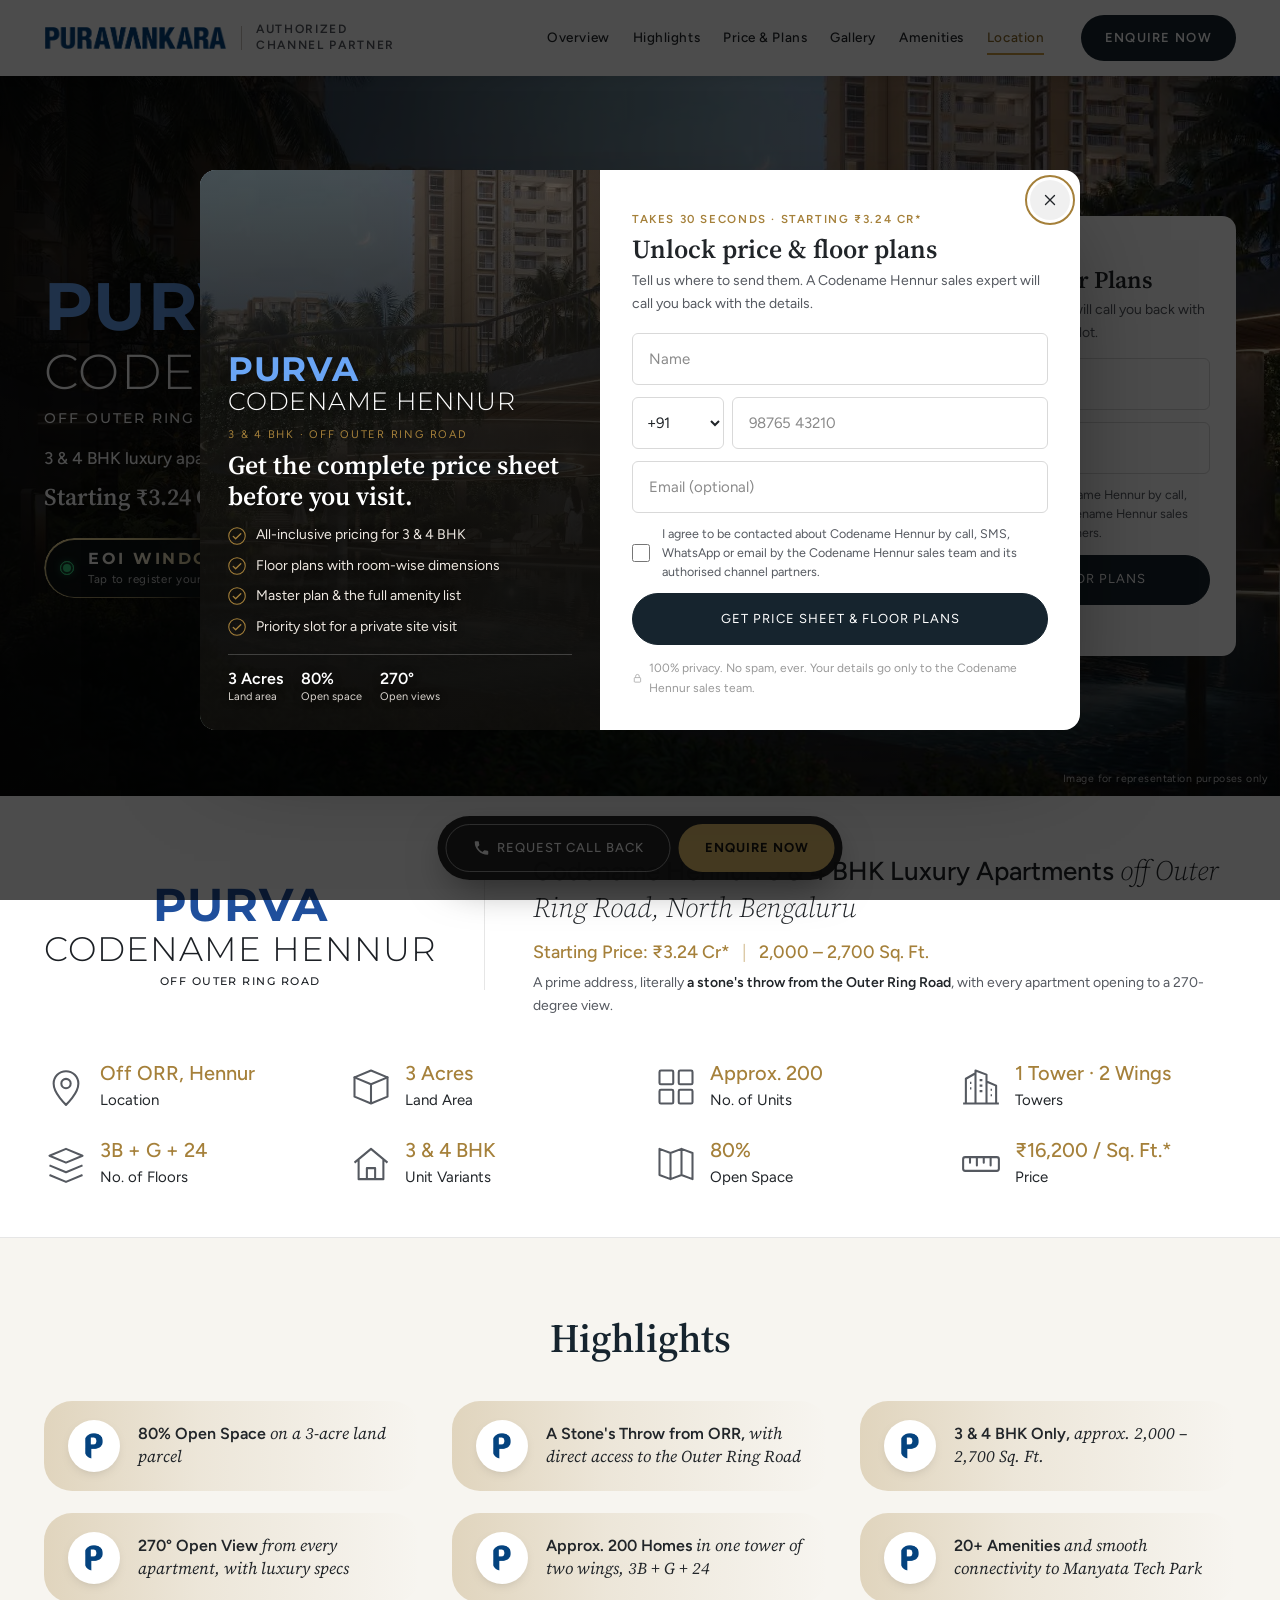
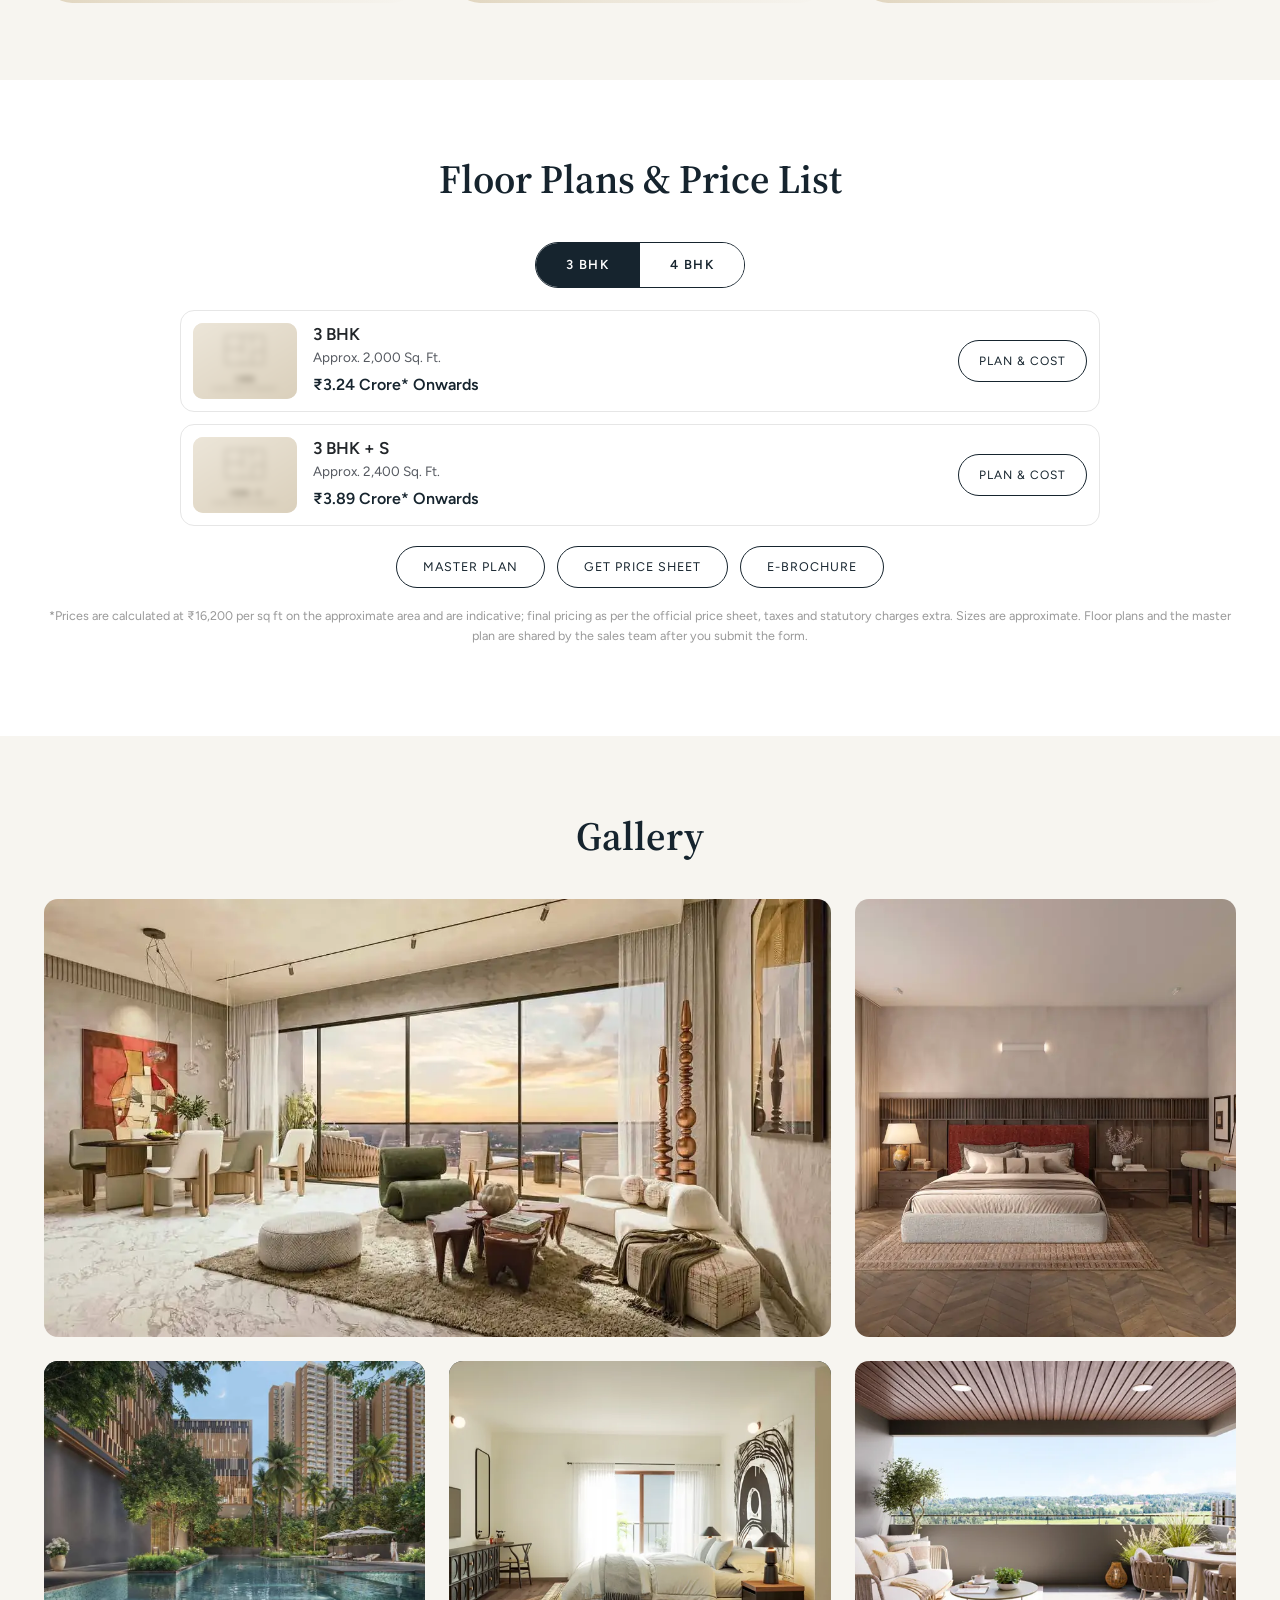
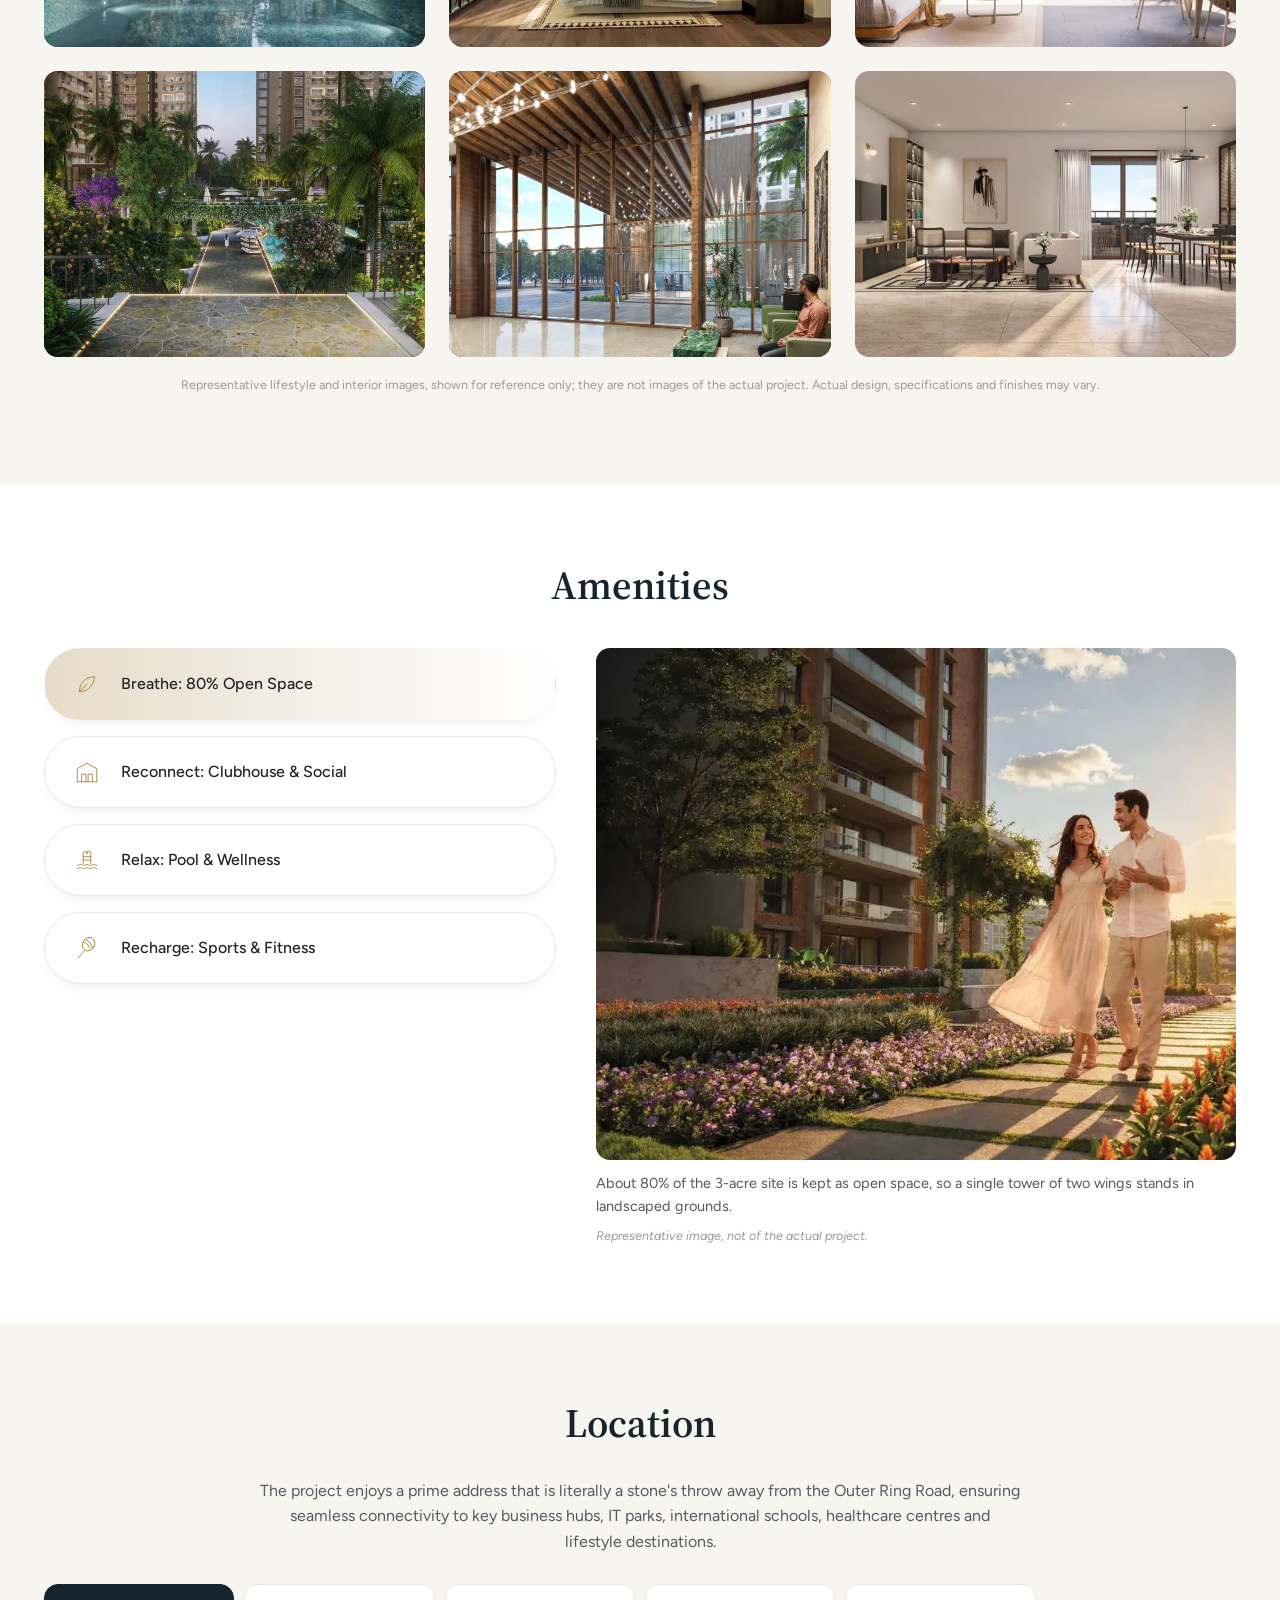
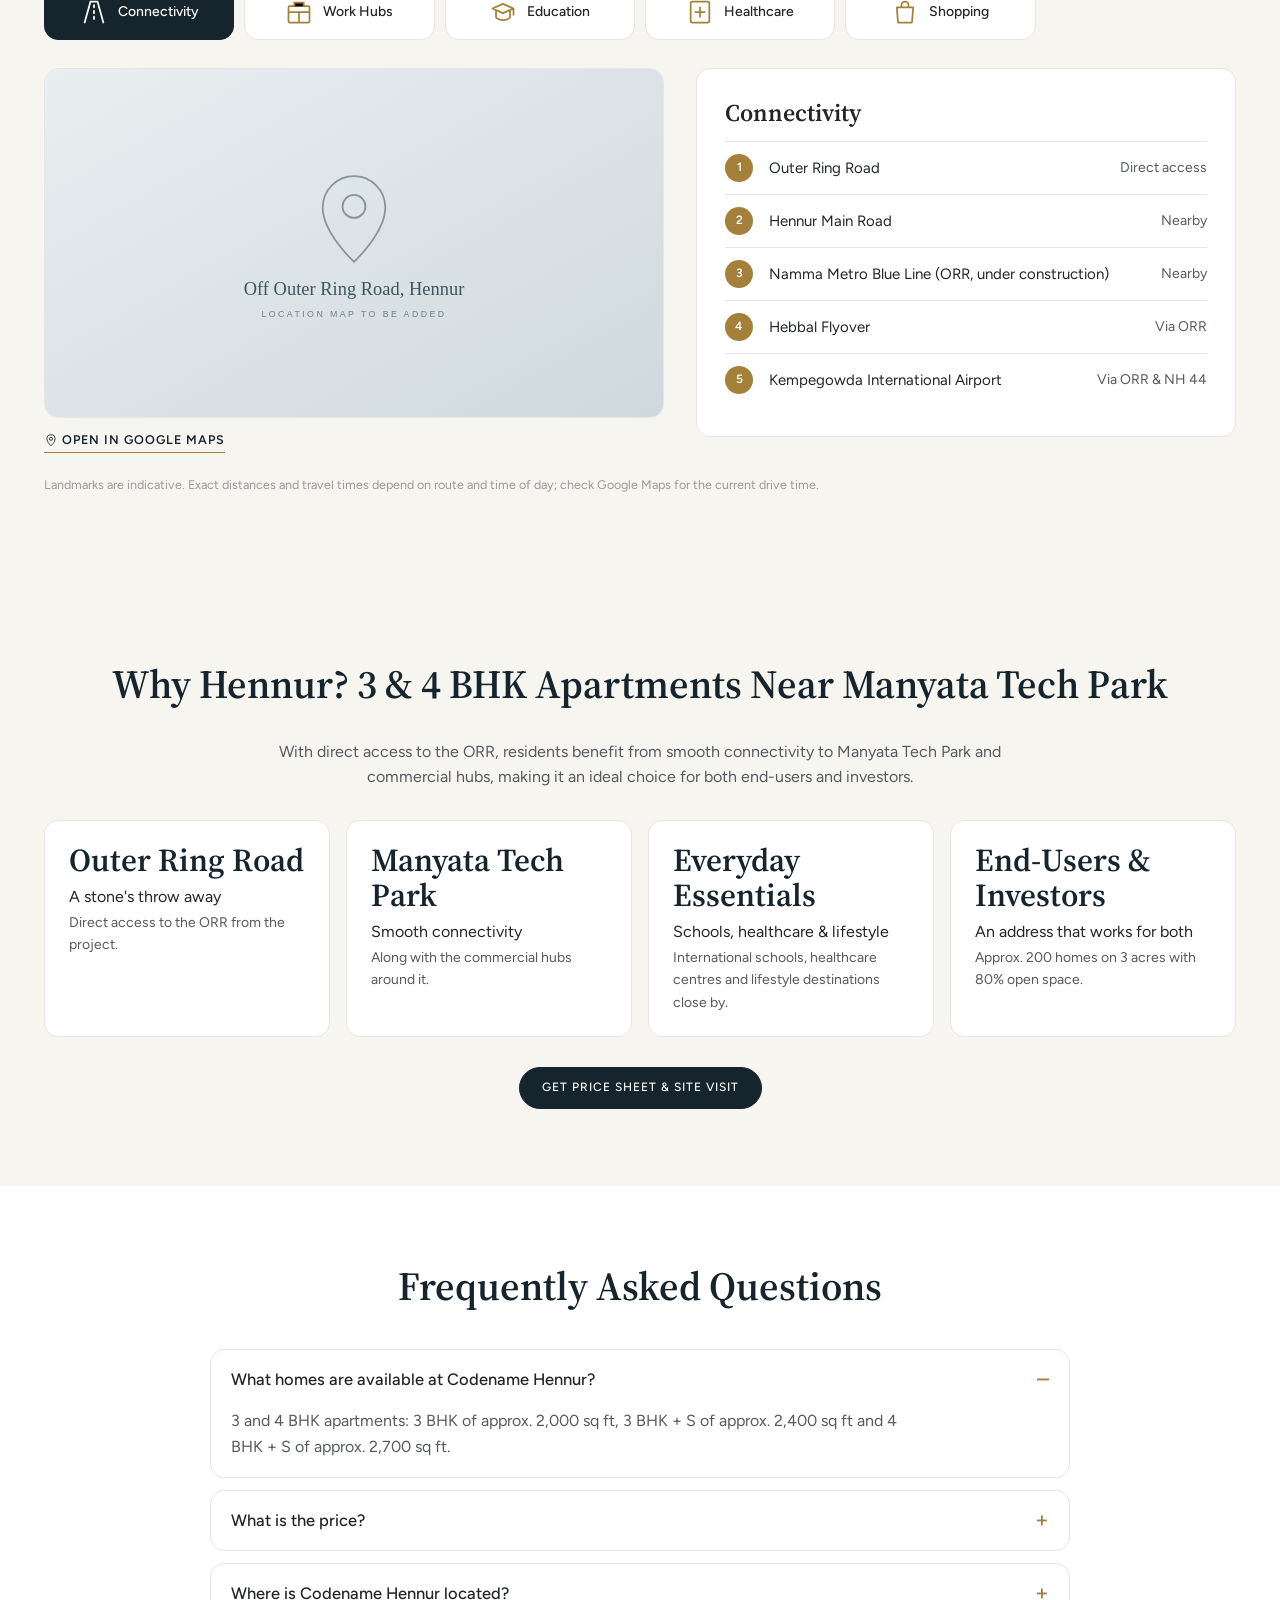
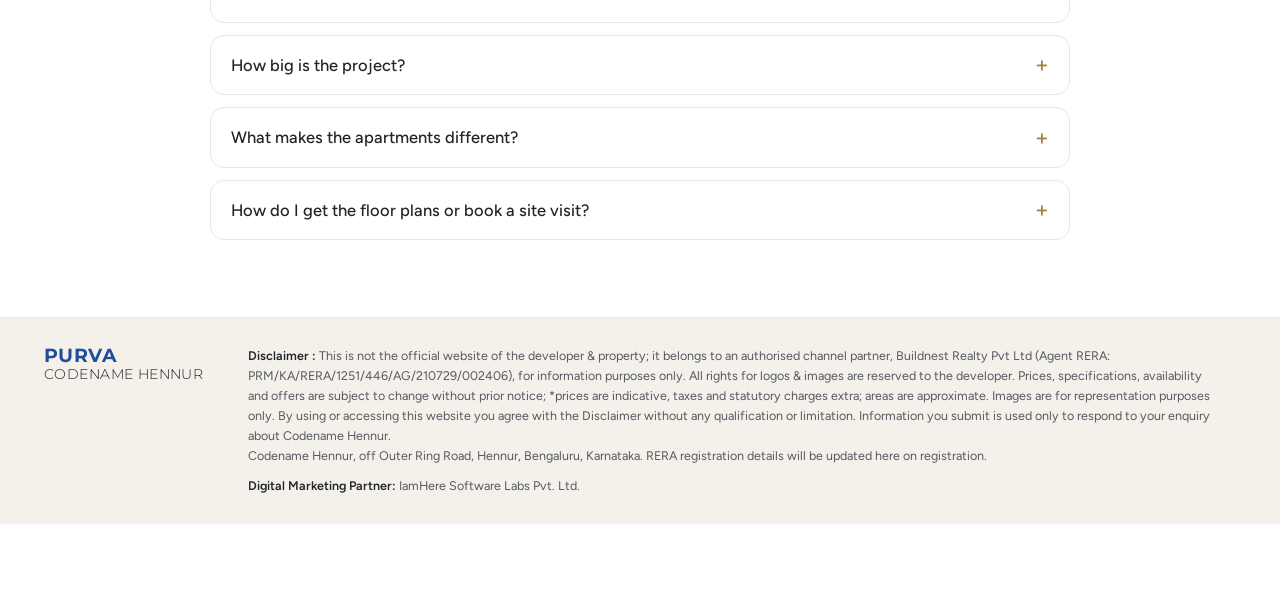
==== index.html @ 406b22d8 "Add Google Tag Manager container GTM-P2ZDK4S3 to every page Snippet placed immediately after the ope" ====
<!DOCTYPE html>
<html lang="en-IN">
<head>
<script async src="https://www.googletagmanager.com/gtm.js?id=GTM-P2ZDK4S3"></script>
<script>
  window.dataLayer = window.dataLayer || [];
  function gtag(){dataLayer.push(arguments);}
  gtag('js', new Date());
</script>
<meta charset="utf-8">
<meta name="viewport" content="width=device-width, initial-scale=1">
<title>Codename Hennur | 3 &amp; 4 BHK off Outer Ring Road, Hennur | Price &amp; Floor Plans</title>
<meta name="description" content="Codename Hennur: 3 and 4 BHK luxury apartments (approx. 2,000 – 2,700 sq ft) a stone's throw from the Outer Ring Road, Hennur, North Bengaluru. 3 acres, 80% open space, 270-degree open views. ₹16,200 per sq ft*.">
<meta name="theme-color" content="#16242e">
<link rel="icon" type="image/png" sizes="32x32" href="assets/img/favicon-32.png">
<link rel="icon" type="image/png" sizes="16x16" href="assets/img/favicon-16.png">
<meta property="og:type" content="website">
<meta property="og:title" content="Codename Hennur — 3 &amp; 4 BHK off Outer Ring Road, Hennur">
<meta property="og:description" content="3 &amp; 4 BHK luxury apartments on 3 acres with 80% open space and 270-degree open views. From ₹3.24 Cr*.">
<meta name="twitter:card" content="summary_large_image">

<link rel="preconnect" href="https://fonts.googleapis.com">
<link rel="preconnect" href="https://fonts.gstatic.com" crossorigin>
<link href="https://fonts.googleapis.com/css2?family=Source+Serif+4:ital,opsz,wght@0,8..60,400;0,8..60,500;0,8..60,600;1,8..60,300;1,8..60,400&family=Figtree:wght@300;400;500;600&family=Cormorant+Garamond:ital,wght@0,500;1,500&family=Montserrat:wght@300;400;500;700&display=swap" rel="stylesheet">
<link rel="preload" as="image" href="assets/img/hero-lifestyle.webp">
<link rel="stylesheet" href="assets/css/styles.css">

<script src="assets/js/config.js"></script>
<script>
  window.dataLayer = window.dataLayer || [];
  (function (id) {
    if (!id) return;
    (function(w,d,s,l,i){w[l]=w[l]||[];w[l].push({'gtm.start':new Date().getTime(),event:'gtm.js'});var f=d.getElementsByTagName(s)[0],j=d.createElement(s),dl=l!='dataLayer'?'&l='+l:'';j.async=true;j.src='https://www.googletagmanager.com/gtm.js?id='+i+dl;f.parentNode.insertBefore(j,f);})(window,document,'script','dataLayer',id);
  })(window.SS_CONFIG && window.SS_CONFIG.gtmId);
</script>


<script type="application/ld+json">
{"@context": "https://schema.org", "@type": "Residence", "name": "Codename Hennur", "description": "3 and 4 BHK luxury apartments off the Outer Ring Road at Hennur, North Bengaluru.", "address": {"@type": "PostalAddress", "streetAddress": "Off Outer Ring Road, Hennur", "addressLocality": "Bengaluru", "addressRegion": "Karnataka", "addressCountry": "IN"}}
</script>
<script type="application/ld+json">
{"@context": "https://schema.org", "@type": "FAQPage", "mainEntity": [{"@type": "Question", "name": "What homes are available at Codename Hennur?", "acceptedAnswer": {"@type": "Answer", "text": "3 and 4 BHK apartments: 3 BHK of approx. 2,000 sq ft, 3 BHK + S of approx. 2,400 sq ft and 4 BHK + S of approx. 2,700 sq ft."}}, {"@type": "Question", "name": "What is the price?", "acceptedAnswer": {"@type": "Answer", "text": "Pricing is ₹16,200 per sq ft*. That works out to approx. ₹3.24 Cr* for the 3 BHK, ₹3.89 Cr* for the 3 BHK + S and ₹4.37 Cr* for the 4 BHK + S. Prices are indicative and exclude taxes and statutory charges; ask for the price sheet for the exact cost of a unit."}}, {"@type": "Question", "name": "Where is Codename Hennur located?", "acceptedAnswer": {"@type": "Answer", "text": "At Hennur, a stone's throw from the Outer Ring Road in North Bengaluru, with direct access to the ORR and smooth connectivity to Manyata Tech Park and the commercial hubs around it."}}, {"@type": "Question", "name": "How big is the project?", "acceptedAnswer": {"@type": "Answer", "text": "Approx. 200 apartments on 3 acres, in a single tower with two wings rising 3 basements + ground + 24 floors. About 80% of the land is kept as open space."}}, {"@type": "Question", "name": "What makes the apartments different?", "acceptedAnswer": {"@type": "Answer", "text": "Every apartment is planned with a 270-degree open view and luxury specifications, and the project has 20+ amenities."}}, {"@type": "Question", "name": "How do I get the floor plans or book a site visit?", "acceptedAnswer": {"@type": "Answer", "text": "Submit the form on this page. The sales team will call you back, share the floor plans and price sheet, and fix a site visit slot that suits you."}}]}
</script>
</head>
<body>
<svg class="sprite" width="0" height="0" aria-hidden="true" focusable="false">
  <symbol id="i-pin" viewBox="0 0 24 24"><path d="M12 22s7-6.4 7-12a7 7 0 1 0-14 0c0 5.6 7 12 7 12z" fill="none" stroke="currentColor" stroke-width="1.5"/><circle cx="12" cy="10" r="2.6" fill="none" stroke="currentColor" stroke-width="1.5"/></symbol>
  <symbol id="i-phone" viewBox="0 0 24 24"><path fill="currentColor" d="M6.6 10.8a15.1 15.1 0 0 0 6.6 6.6l2.2-2.2c.3-.3.7-.4 1-.2 1.1.4 2.3.6 3.6.6.6 0 1 .4 1 1V20c0 .6-.4 1-1 1A17 17 0 0 1 3 4c0-.6.4-1 1-1h3.5c.6 0 1 .4 1 1 0 1.3.2 2.5.6 3.6.1.3 0 .7-.2 1z"/></symbol>
  <symbol id="i-wa" viewBox="0 0 24 24"><path fill="currentColor" d="M12 2a10 10 0 0 0-8.6 15.1L2 22l5-1.3A10 10 0 1 0 12 2zm0 18.2c-1.6 0-3.1-.4-4.4-1.2l-.3-.2-3 .8.8-2.9-.2-.3A8.2 8.2 0 1 1 12 20.2zm4.5-6.1c-.2-.1-1.5-.7-1.7-.8-.2-.1-.4-.1-.6.1l-.8 1c-.1.2-.3.2-.5.1a6.7 6.7 0 0 1-3.3-2.9c-.3-.4.2-.4.7-1.4.1-.2 0-.3 0-.5l-.8-1.8c-.2-.5-.4-.4-.6-.4h-.5c-.2 0-.5.1-.7.3-.2.3-.9.9-.9 2.2s.9 2.5 1 2.7c.1.2 1.8 2.8 4.4 3.9 1.6.7 2.3.8 3.1.6.5-.1 1.5-.6 1.7-1.2.2-.6.2-1.1.2-1.2-.1-.1-.3-.2-.5-.3z"/></symbol>
  <symbol id="i-lock" viewBox="0 0 24 24"><rect x="5" y="10" width="14" height="10" rx="1.5" fill="none" stroke="currentColor" stroke-width="1.5"/><path d="M8 10V7a4 4 0 0 1 8 0v3" fill="none" stroke="currentColor" stroke-width="1.5"/></symbol>
  <symbol id="i-check" viewBox="0 0 24 24"><circle cx="12" cy="12" r="11" fill="none" stroke="currentColor" stroke-width="1.4"/><path d="M7 12.5l3.2 3.2L17 9" fill="none" stroke="currentColor" stroke-width="1.8" stroke-linecap="round" stroke-linejoin="round"/></symbol>
  <symbol id="i-close" viewBox="0 0 24 24"><path d="M6 6l12 12M18 6L6 18" stroke="currentColor" stroke-width="1.8" stroke-linecap="round"/></symbol>
  <symbol id="i-school" viewBox="0 0 24 24"><path d="M3 9l9-4 9 4-9 4z M6 11v5c0 1.5 3 3 6 3s6-1.5 6-3v-5M21 9v6" fill="none" stroke="currentColor" stroke-width="1.5" stroke-linejoin="round"/></symbol>
  <symbol id="i-hospital" viewBox="0 0 24 24"><rect x="4" y="3" width="16" height="18" rx="1.5" fill="none" stroke="currentColor" stroke-width="1.5"/><path d="M12 8v8M8 12h8" stroke="currentColor" stroke-width="1.5" stroke-linecap="round"/></symbol>
  <symbol id="i-office" viewBox="0 0 24 24"><rect x="3" y="7" width="18" height="14" rx="1" fill="none" stroke="currentColor" stroke-width="1.5"/><path d="M8 7V4h8v3M3 12h18M12 12v9" stroke="currentColor" stroke-width="1.5"/></symbol>
  <symbol id="i-leisure" viewBox="0 0 24 24"><path d="M4 20c0-6 3.6-10 8-10s8 4 8 10M12 10V4M9 4h6" fill="none" stroke="currentColor" stroke-width="1.5" stroke-linecap="round" stroke-linejoin="round"/><path d="M4 20h16" stroke="currentColor" stroke-width="1.5" stroke-linecap="round"/></symbol>
  <symbol id="i-bag" viewBox="0 0 24 24"><path d="M5 8h14l-1 13H6z M9 8V6a3 3 0 0 1 6 0v2" fill="none" stroke="currentColor" stroke-width="1.5" stroke-linejoin="round"/></symbol>
  <symbol id="i-road" viewBox="0 0 24 24"><path d="M4 21L9 3h6l5 18M12 6v2M12 11v2M12 16v2" fill="none" stroke="currentColor" stroke-width="1.5" stroke-linecap="round" stroke-linejoin="round"/></symbol>
  <symbol id="i-stars" viewBox="0 0 64 64"><g fill="none" stroke="currentColor" stroke-width="1.6" stroke-linejoin="round" stroke-linecap="round"><path d="M32 18l3.4 7.6 8.3.8-6.3 5.5 1.9 8.1L32 35.8 24.7 40l1.9-8.1-6.3-5.5 8.3-.8z"/><path d="M15 38l2.1 4.6 5 .5-3.8 3.3 1.1 4.9L15 48.8l-4.4 2.5 1.1-4.9-3.8-3.3 5-.5zM49 38l2.1 4.6 5 .5-3.8 3.3 1.1 4.9L49 48.8l-4.4 2.5 1.1-4.9-3.8-3.3 5-.5z"/><path d="M32 6v6M22 9l2.5 5M42 9l-2.5 5M14 15l4 3.5M50 15l-4 3.5"/></g></symbol>
  <!-- key fact icons -->
  <symbol id="f-pin" viewBox="0 0 32 32"><g fill="none" stroke="currentColor" stroke-width="1.5" stroke-linejoin="round"><path d="M16 29s9-8.2 9-15.5a9 9 0 0 0-18 0C7 20.8 16 29 16 29z"/><circle cx="16" cy="13.5" r="3.4"/></g></symbol>
  <symbol id="f-area" viewBox="0 0 32 32"><g fill="none" stroke="currentColor" stroke-width="1.5" stroke-linecap="round" stroke-linejoin="round"><path d="M4 9l12-5 12 5-12 5z"/><path d="M4 9v14l12 5 12-5V9M16 14v14"/></g></symbol>
  <symbol id="f-units" viewBox="0 0 32 32"><g fill="none" stroke="currentColor" stroke-width="1.5" stroke-linejoin="round"><rect x="4" y="4" width="10" height="10" rx="1"/><rect x="18" y="4" width="10" height="10" rx="1"/><rect x="4" y="18" width="10" height="10" rx="1"/><rect x="18" y="18" width="10" height="10" rx="1"/></g></symbol>
  <symbol id="f-tower" viewBox="0 0 32 32"><g fill="none" stroke="currentColor" stroke-width="1.5" stroke-linejoin="round"><path d="M5 28V10l7-4v22M12 28V4l8 3v21M20 28V12l7 3v13M3 28h26"/><path d="M15 11h2M15 15h2M15 19h2M8 13h1M8 17h1M23 18h1M23 22h1"/></g></symbol>
  <symbol id="f-floors" viewBox="0 0 32 32"><g fill="none" stroke="currentColor" stroke-width="1.5" stroke-linejoin="round"><path d="M4 24l12 5 12-5M4 17l12 5 12-5M4 10l12-5 12 5-12 5z"/></g></symbol>
  <symbol id="f-home" viewBox="0 0 32 32"><g fill="none" stroke="currentColor" stroke-width="1.5" stroke-linejoin="round"><path d="M4 15L16 5l12 10M7 13v14h18V13"/><path d="M13 27v-8h6v8"/></g></symbol>
  <symbol id="f-crane" viewBox="0 0 32 32"><g fill="none" stroke="currentColor" stroke-width="1.5" stroke-linejoin="round" stroke-linecap="round"><path d="M9 29V5M5 29h10M9 5h19M9 9l4-4M28 5v6M26 11h4v4h-4z"/><path d="M9 13l4-4M9 17l4-4"/></g></symbol>
  <symbol id="f-key" viewBox="0 0 32 32"><g fill="none" stroke="currentColor" stroke-width="1.5" stroke-linejoin="round" stroke-linecap="round"><circle cx="11" cy="12" r="6"/><path d="M15.5 16.5L28 29M22 23l3-3M25 26l3-3"/></g></symbol>
  <symbol id="f-ruler" viewBox="0 0 32 32"><g fill="none" stroke="currentColor" stroke-width="1.5" stroke-linejoin="round" stroke-linecap="round"><rect x="3" y="11" width="26" height="10" rx="1.5"/><path d="M8 11v4M13 11v6M18 11v4M23 11v6"/></g></symbol>
  <symbol id="f-cal" viewBox="0 0 32 32"><g fill="none" stroke="currentColor" stroke-width="1.5" stroke-linejoin="round"><rect x="4" y="7" width="24" height="21" rx="2"/><path d="M4 13h24M10 4v6M22 4v6"/></g></symbol>
  <symbol id="f-doc" viewBox="0 0 32 32"><g fill="none" stroke="currentColor" stroke-width="1.5" stroke-linejoin="round"><path d="M8 3h11l7 7v19H8z M19 3v7h7"/><path d="M12 16h10M12 21h10"/></g></symbol>
  <symbol id="f-plan" viewBox="0 0 32 32"><g fill="none" stroke="currentColor" stroke-width="1.5" stroke-linejoin="round" stroke-linecap="round"><path d="M4 5l8 3 8-3 8 3v19l-8-3-8 3-8-3z M12 8v19M20 5v19"/></g></symbol>
  <!-- amenity icons -->
  <symbol id="a-pool" viewBox="0 0 48 48"><g fill="none" stroke="currentColor" stroke-width="1.6" stroke-linecap="round"><path d="M17 30V12a4 4 0 0 1 8 0M31 30V12a4 4 0 0 0-8 0M17 18h14M17 24h14"/><path d="M6 34c3 0 3-2 6-2s3 2 6 2 3-2 6-2 3 2 6 2 3-2 6-2 3 2 6 2M6 40c3 0 3-2 6-2s3 2 6 2 3-2 6-2 3 2 6 2 3-2 6-2 3 2 6 2"/></g></symbol>
  <symbol id="a-sport" viewBox="0 0 48 48"><g fill="none" stroke="currentColor" stroke-width="1.6" stroke-linecap="round"><ellipse cx="27" cy="17" rx="11" ry="13" transform="rotate(30 27 17)"/><path d="M19 29L8 42M22 9c6 2 11 8 12 15M18 13c4 1 9 5 11 11"/></g></symbol>
  <symbol id="a-club" viewBox="0 0 48 48"><g fill="none" stroke="currentColor" stroke-width="1.6" stroke-linecap="round" stroke-linejoin="round"><path d="M6 42V18l18-10 18 10v24M6 42h36M14 42V28h8v14M26 42V28h8v14"/></g></symbol>
  <symbol id="a-leaf" viewBox="0 0 48 48"><g fill="none" stroke="currentColor" stroke-width="1.6" stroke-linecap="round" stroke-linejoin="round"><path d="M10 38c0-16 10-26 28-28-2 18-12 28-28 28zm0 0l14-14"/></g></symbol>
  <symbol id="a-kids" viewBox="0 0 48 48"><g fill="none" stroke="currentColor" stroke-width="1.6" stroke-linecap="round" stroke-linejoin="round"><path d="M8 42l6-28h20l6 28M14 14l20 28M34 14L14 42"/><path d="M4 42h40"/></g></symbol>
</svg>
<a class="skip" href="#main">Skip to content</a>

<!-- ============ HEADER ============ -->
<header class="site-header" id="top">
  <div class="wrap header-inner">
    <a class="brand brand-lockup" href="#top" aria-label="Puravankara, authorised channel partner, back to top"><img class="brand-logo" src="assets/img/puravankara-logo.png" width="798" height="96" alt="Puravankara"><span class="brand-sep" aria-hidden="true"></span><span class="brand-cp">Authorized<br>Channel Partner</span></a>
    <nav class="site-nav" id="site-nav" aria-label="Page sections">
      <a href="#intro">Overview</a>
      <a href="#highlights">Highlights</a>
      <a href="#pricing">Price &amp; Plans</a>
      <a href="#gallery">Gallery</a>
      <a href="#amenities">Amenities</a>
      <a href="#location">Location</a>
    </nav>
    <button class="nav-toggle" type="button" aria-controls="site-nav" aria-expanded="false" aria-label="Open menu"><span></span><span></span><span></span></button>
    <a class="hdr-visit hdr-call js-phone js-needs-phone" href="#" data-cta="header_call" hidden><svg aria-hidden="true" width="16" height="16"><use href="#i-phone"/></svg><span class="js-phone-text"></span></a>
    <button class="hdr-visit js-open-enquiry js-no-phone" type="button" data-cta="header_enquire" data-intent="price">Enquire Now</button>
  </div>
</header>

<main id="main">

<!-- ============ BANNER ============ -->
<section class="banner hero" id="hero" aria-label="Codename Hennur">
  <img class="hero-slide" src="assets/img/hero-lifestyle.webp" width="1804" height="1004" alt="Poolside lounge deck lit at dusk, representative lifestyle image" fetchpriority="high">
  <p class="hero-rep">Image for representation purposes only</p>
  <div class="hero-shade" aria-hidden="true"></div>
  <div class="wrap hero-grid">
    <div class="hero-copy">
      <p class="pv-mark pv-hero"><span class="pv-purva">Purva</span><span class="pv-name">Codename Hennur</span><span class="pv-loc">Off Outer Ring Road</span></p>
      <p class="hero-line">3 &amp; 4 BHK luxury apartments · Off Outer Ring Road, North Bengaluru</p>
      <p class="hero-price">Starting ₹3.24 Cr* · 2,000 – 2,700 Sq. Ft.</p>
      <button class="eoi-cta js-open-enquiry" type="button" data-cta="hero_eoi" data-intent="price"><span class="eoi-ping" aria-hidden="true"><i></i></span><span class="eoi-txt"><b>EOI Window is Live</b><small>Tap to register your interest</small></span><span class="eoi-go" aria-hidden="true"><svg viewBox="0 0 24 24" width="18" height="18"><path d="M5 12h14M13 6l6 6-6 6" fill="none" stroke="currentColor" stroke-width="2" stroke-linecap="round" stroke-linejoin="round"/></svg></span></button>
    </div>
    <div class="hero-form">
      <p class="hf-tag">Takes 30 seconds</p>
      <p class="form-title">Get Price Sheet &amp; Floor Plans</p>
      <p class="form-lede">Share your details and a sales expert will call you back with the complete costing and a site-visit slot.</p>
      <div class="js-form-slot" data-form-id="hero" data-submit-label="Get Price Sheet &amp; Floor Plans"></div>
      <p class="assure"><svg aria-hidden="true" width="13" height="13"><use href="#i-lock"/></svg> 100% privacy · No spam calls</p>
    </div>
  </div>
</section>

<!-- ============ TITLE + KEY FACTS ============ -->
<section class="intro-band" id="intro" aria-labelledby="hero-title">
  <div class="wrap">
    <div class="intro-top">
      <div class="intro-logo"><p class="pv-mark pv-intro"><span class="pv-purva">Purva</span><span class="pv-name">Codename Hennur</span><span class="pv-loc">Off Outer Ring Road</span></p></div>
      <div class="intro-text">
        <h1 id="hero-title">Codename Hennur: 3 &amp; 4 BHK Luxury Apartments <em>off Outer Ring Road, North Bengaluru</em></h1>
        <p class="intro-price">Starting Price: ₹3.24 Cr* <i aria-hidden="true">|</i> 2,000 – 2,700 Sq. Ft.</p>
        <p class="intro-aka">A prime address, literally <strong>a stone's throw from the Outer Ring Road</strong>, with every apartment opening to a 270-degree view.</p>
      </div>
    </div>
    <ul class="kf-grid">
      <li><svg aria-hidden="true" width="44" height="44"><use href="#f-pin"/></svg><div><strong>Off ORR, Hennur</strong><span>Location</span></div></li>
      <li><svg aria-hidden="true" width="44" height="44"><use href="#f-area"/></svg><div><strong>3 Acres</strong><span>Land Area</span></div></li>
      <li><svg aria-hidden="true" width="44" height="44"><use href="#f-units"/></svg><div><strong>Approx. 200</strong><span>No. of Units</span></div></li>
      <li><svg aria-hidden="true" width="44" height="44"><use href="#f-tower"/></svg><div><strong>1 Tower · 2 Wings</strong><span>Towers</span></div></li>
      <li><svg aria-hidden="true" width="44" height="44"><use href="#f-floors"/></svg><div><strong>3B + G + 24</strong><span>No. of Floors</span></div></li>
      <li><svg aria-hidden="true" width="44" height="44"><use href="#f-home"/></svg><div><strong>3 &amp; 4 BHK</strong><span>Unit Variants</span></div></li>
      <li><svg aria-hidden="true" width="44" height="44"><use href="#f-plan"/></svg><div><strong>80%</strong><span>Open Space</span></div></li>
      <li><svg aria-hidden="true" width="44" height="44"><use href="#f-ruler"/></svg><div><strong>₹16,200 / Sq. Ft.*</strong><span>Price</span></div></li>
    </ul>
  </div>
</section>

<!-- ============ HIGHLIGHTS ============ -->
<section class="section highlights" id="highlights" aria-labelledby="hl-title">
  <div class="wrap">
    <h2 id="hl-title" class="display center">Highlights</h2>
    <ul class="hl-grid">
      <li><img class="hl-mark" src="assets/img/puravankara-mark.png" width="64" height="96" alt="" loading="lazy" decoding="async"><p><strong>80% Open Space</strong> <em>on a 3-acre land parcel</em></p></li>
      <li><img class="hl-mark" src="assets/img/puravankara-mark.png" width="64" height="96" alt="" loading="lazy" decoding="async"><p><strong>A Stone's Throw from ORR,</strong> <em>with direct access to the Outer Ring Road</em></p></li>
      <li><img class="hl-mark" src="assets/img/puravankara-mark.png" width="64" height="96" alt="" loading="lazy" decoding="async"><p><strong>3 &amp; 4 BHK Only,</strong> <em>approx. 2,000 – 2,700 Sq. Ft.</em></p></li>
      <li><img class="hl-mark" src="assets/img/puravankara-mark.png" width="64" height="96" alt="" loading="lazy" decoding="async"><p><strong>270° Open View</strong> <em>from every apartment, with luxury specs</em></p></li>
      <li><img class="hl-mark" src="assets/img/puravankara-mark.png" width="64" height="96" alt="" loading="lazy" decoding="async"><p><strong>Approx. 200 Homes</strong> <em>in one tower of two wings, 3B + G + 24</em></p></li>
      <li><img class="hl-mark" src="assets/img/puravankara-mark.png" width="64" height="96" alt="" loading="lazy" decoding="async"><p><strong>20+ Amenities</strong> <em>and smooth connectivity to Manyata Tech Park</em></p></li>
    </ul>
  </div>
</section>

<!-- ============ FLOOR PLANS & PRICE LIST ============ -->
<section class="section pricing" id="pricing" aria-labelledby="pricing-title">
  <div class="wrap">
    <h2 id="pricing-title" class="display center">Floor Plans &amp; Price List</h2>
    <div class="seg" role="tablist" aria-label="Configuration">
      <button class="seg-tab is-active" type="button" role="tab" aria-selected="true" aria-controls="cfg-3bhk" id="tab-3bhk" data-cta="pricing_tab_3bhk">3 BHK</button>
      <button class="seg-tab" type="button" role="tab" aria-selected="false" aria-controls="cfg-4bhk" id="tab-4bhk" data-cta="pricing_tab_4bhk">4 BHK</button>
    </div>
    <div class="cr-list" id="cfg-3bhk" role="tabpanel" aria-labelledby="tab-3bhk">
        <div class="cr">
          <button class="cr-img js-open-enquiry" type="button" data-cta="pricing_3bhk_img" data-intent="floor_plan" data-config="3 BHK" aria-label="Get the 3 BHK floor plan"><img src="assets/img/plan-3bhk.svg" width="900" height="550" loading="lazy" decoding="async" alt=""></button>
          <div class="cr-txt"><h3>3 BHK</h3><p>Approx. 2,000 Sq. Ft.</p><p class="cr-price amt">₹3.24 Crore* Onwards</p></div>
          <button class="btn-outline js-open-enquiry" type="button" data-cta="pricing_3bhk" data-intent="floor_plan" data-config="3 BHK">Plan &amp; Cost</button>
        </div>
        <div class="cr">
          <button class="cr-img js-open-enquiry" type="button" data-cta="pricing_3bhks_img" data-intent="floor_plan" data-config="3 BHK + S" aria-label="Get the 3 BHK + S floor plan"><img src="assets/img/plan-3bhk-s.svg" width="900" height="550" loading="lazy" decoding="async" alt=""></button>
          <div class="cr-txt"><h3>3 BHK + S</h3><p>Approx. 2,400 Sq. Ft.</p><p class="cr-price amt">₹3.89 Crore* Onwards</p></div>
          <button class="btn-outline js-open-enquiry" type="button" data-cta="pricing_3bhks" data-intent="floor_plan" data-config="3 BHK + S">Plan &amp; Cost</button>
        </div>
    </div>
    <div class="cr-list" id="cfg-4bhk" role="tabpanel" aria-labelledby="tab-4bhk" hidden>
        <div class="cr">
          <button class="cr-img js-open-enquiry" type="button" data-cta="pricing_4bhks_img" data-intent="floor_plan" data-config="4 BHK + S" aria-label="Get the 4 BHK + S floor plan"><img src="assets/img/plan-4bhk-s.svg" width="900" height="550" loading="lazy" decoding="async" alt=""></button>
          <div class="cr-txt"><h3>4 BHK + S</h3><p>Approx. 2,700 Sq. Ft.</p><p class="cr-price amt">₹4.37 Crore* Onwards</p></div>
          <button class="btn-outline js-open-enquiry" type="button" data-cta="pricing_4bhks" data-intent="floor_plan" data-config="4 BHK + S">Plan &amp; Cost</button>
        </div>
    </div>
    <div class="cr-links">
      <button class="btn-outline js-open-enquiry" type="button" data-cta="pricing_master" data-intent="price">Master Plan</button>
      <button class="btn-outline js-open-enquiry" type="button" data-cta="pricing_sheet" data-intent="price">Get Price Sheet</button>
      <button class="btn-outline js-open-enquiry" type="button" data-cta="pricing_brochure" data-intent="brochure">E-Brochure</button>
    </div>
    <p class="fineprint center">*Prices are calculated at ₹16,200 per sq ft on the approximate area and are indicative; final pricing as per the official price sheet, taxes and statutory charges extra. Sizes are approximate. Floor plans and the master plan are shared by the sales team after you submit the form.</p>
  </div>
</section>

<!-- ============ GALLERY ============ -->
<section class="section gallery-sec" id="gallery" aria-labelledby="gallery-title">
  <div class="wrap">
    <h2 id="gallery-title" class="display center">Gallery</h2>
    <div class="g-grid">
      <button class="js-lightbox" type="button" data-full="assets/img/g-living.webp" data-caption="Living room · Representative image"><img src="assets/img/g-living.webp" width="1251" height="698" loading="lazy" decoding="async" alt="Living room opening to a sunset-facing deck, representative image"></button>
      <button class="js-lightbox" type="button" data-full="assets/img/g-bedroom-1.webp" data-caption="Master bedroom · Representative image"><img src="assets/img/g-bedroom-1.webp" width="1000" height="750" loading="lazy" decoding="async" alt="Master bedroom with a private sit-out, representative image"></button>
      <button class="js-lightbox" type="button" data-full="assets/img/g-pool.webp" data-caption="Swimming pool · Representative image"><img src="assets/img/g-pool.webp" width="1252" height="705" loading="lazy" decoding="async" alt="Swimming pool with landscaped deck, representative image"></button>
      <button class="js-lightbox" type="button" data-full="assets/img/g-bedroom-2.webp" data-caption="Bedroom · Representative image"><img src="assets/img/g-bedroom-2.webp" width="828" height="465" loading="lazy" decoding="async" alt="Sunlit bedroom, representative image"></button>
      <button class="js-lightbox" type="button" data-full="assets/img/g-balcony.webp" data-caption="Balcony lounge · Representative image"><img src="assets/img/g-balcony.webp" width="748" height="420" loading="lazy" decoding="async" alt="Balcony lounge with open views, representative image"></button>
      <button class="js-lightbox" type="button" data-full="assets/img/g-walkway.webp" data-caption="Landscaped walkway · Representative image"><img src="assets/img/g-walkway.webp" width="1803" height="1004" loading="lazy" decoding="async" alt="Landscaped walkway at dusk, representative image"></button>
      <button class="js-lightbox" type="button" data-full="assets/img/g-lobby.webp" data-caption="Grand lobby · Representative image"><img src="assets/img/g-lobby.webp" width="1600" height="891" loading="lazy" decoding="async" alt="Double-height lobby with timber ceiling, representative image"></button>
      <button class="js-lightbox" type="button" data-full="assets/img/g-living-2.webp" data-caption="Living and dining · Representative image"><img src="assets/img/g-living-2.webp" width="827" height="465" loading="lazy" decoding="async" alt="Living and dining room, representative image"></button>
    </div>
    <p class="fineprint center">Representative lifestyle and interior images, shown for reference only; they are not images of the actual project. Actual design, specifications and finishes may vary.</p>
  </div>
</section>

<!-- ============ AMENITIES ============ -->
<section class="section amenities" id="amenities" aria-labelledby="amenities-title">
  <div class="wrap">
    <h2 id="amenities-title" class="display center">Amenities</h2>
    <div class="am-split">
      <ul class="am-tabs" role="tablist" aria-label="Amenity groups">
        <li><button class="am-tab is-active" type="button" role="tab" aria-selected="true" data-target="am-green"><span class="am-ic"><svg aria-hidden="true" width="26" height="26"><use href="#a-leaf"/></svg></span>Breathe: 80% Open Space</button></li>
        <li><button class="am-tab" type="button" role="tab" aria-selected="false" data-target="am-club"><span class="am-ic"><svg aria-hidden="true" width="26" height="26"><use href="#a-club"/></svg></span>Reconnect: Clubhouse &amp; Social</button></li>
        <li><button class="am-tab" type="button" role="tab" aria-selected="false" data-target="am-relax"><span class="am-ic"><svg aria-hidden="true" width="26" height="26"><use href="#a-pool"/></svg></span>Relax: Pool &amp; Wellness</button></li>
        <li><button class="am-tab" type="button" role="tab" aria-selected="false" data-target="am-sport"><span class="am-ic"><svg aria-hidden="true" width="26" height="26"><use href="#a-sport"/></svg></span>Recharge: Sports &amp; Fitness</button></li>
      </ul>
      <div class="am-panels">
        <figure class="am-panel is-active" id="am-green" role="tabpanel"><img src="assets/img/am-green.webp" width="1400" height="688" loading="lazy" decoding="async" alt="Landscaped garden walk at sunset, representative image"><figcaption>About 80% of the 3-acre site is kept as open space, so a single tower of two wings stands in landscaped grounds. <span class="am-rep">Representative image, not of the actual project.</span></figcaption></figure>
        <figure class="am-panel" id="am-club" role="tabpanel" hidden><img src="assets/img/am-club.webp" width="1400" height="733" loading="lazy" decoding="async" alt="Clubhouse games lounge, representative image"><figcaption>Part of the 20+ amenities planned at Codename Hennur. The full amenity list is shared along with the price sheet. <span class="am-rep">Representative image, not of the actual project.</span></figcaption></figure>
        <figure class="am-panel" id="am-relax" role="tabpanel" hidden><img src="assets/img/am-pool.webp" width="1400" height="699" loading="lazy" decoding="async" alt="Pool deck with loungers seen from above, representative image"><figcaption>Part of the 20+ amenities planned at Codename Hennur. The full amenity list is shared along with the price sheet. <span class="am-rep">Representative image, not of the actual project.</span></figcaption></figure>
        <figure class="am-panel" id="am-sport" role="tabpanel" hidden><img src="assets/img/am-sport.webp" width="1252" height="705" loading="lazy" decoding="async" alt="Sports courts set among trees, representative image"><figcaption>Part of the 20+ amenities planned at Codename Hennur. The full amenity list is shared along with the price sheet. <span class="am-rep">Representative image, not of the actual project.</span></figcaption></figure>
      </div>
    </div>
  </div>
</section>

<!-- ============ LOCATION ============ -->
<section class="section location" id="location" aria-labelledby="loc-title">
  <div class="wrap">
    <h2 id="loc-title" class="display center">Location</h2>
    <p class="loc-intro">The project enjoys a prime address that is literally a stone's throw away from the Outer Ring Road, ensuring seamless connectivity to key business hubs, IT parks, international schools, healthcare centres and lifestyle destinations.</p>
    <ul class="loc-tabs" role="tablist" aria-label="Landmark categories"><li><button class="loc-tab is-active" type="button" role="tab" aria-selected="true" data-target="loc-conn"><svg aria-hidden="true" width="28" height="28"><use href="#i-road"/></svg><span>Connectivity</span></button></li><li><button class="loc-tab" type="button" role="tab" aria-selected="false" data-target="loc-it"><svg aria-hidden="true" width="28" height="28"><use href="#i-office"/></svg><span>Work Hubs</span></button></li><li><button class="loc-tab" type="button" role="tab" aria-selected="false" data-target="loc-edu"><svg aria-hidden="true" width="28" height="28"><use href="#i-school"/></svg><span>Education</span></button></li><li><button class="loc-tab" type="button" role="tab" aria-selected="false" data-target="loc-health"><svg aria-hidden="true" width="28" height="28"><use href="#i-hospital"/></svg><span>Healthcare</span></button></li><li><button class="loc-tab" type="button" role="tab" aria-selected="false" data-target="loc-shop"><svg aria-hidden="true" width="28" height="28"><use href="#i-bag"/></svg><span>Shopping</span></button></li></ul>
    <div class="loc-split">
      <figure class="loc-map">
        <button class="js-lightbox" type="button" data-full="assets/img/location-map.svg" data-caption="Location map · To be added"><img src="assets/img/location-map.svg" width="1540" height="865" loading="lazy" decoding="async" alt="Location map of Codename Hennur, to be added"></button>
        <p class="ss-maplink"><a href="https://maps.app.goo.gl/4zKsJKZcb3QHrWZN6" target="_blank" rel="noopener" data-cta="loc_directions"><svg aria-hidden="true" width="14" height="14"><use href="#i-pin"/></svg>&nbsp;Open in Google Maps</a></p>
      </figure>
      <div class="loc-panels"><div class="loc-panel is-active" id="loc-conn" role="tabpanel"><h3>Connectivity</h3><ul class="loc-items"><li><span class="loc-no">1</span><span class="loc-name">Outer Ring Road</span><span class="loc-time">Direct access</span></li><li><span class="loc-no">2</span><span class="loc-name">Hennur Main Road</span><span class="loc-time">Nearby</span></li><li><span class="loc-no">3</span><span class="loc-name">Namma Metro Blue Line (ORR, under construction)</span><span class="loc-time">Nearby</span></li><li><span class="loc-no">4</span><span class="loc-name">Hebbal Flyover</span><span class="loc-time">Via ORR</span></li><li><span class="loc-no">5</span><span class="loc-name">Kempegowda International Airport</span><span class="loc-time">Via ORR &amp; NH 44</span></li></ul></div><div class="loc-panel" id="loc-it" role="tabpanel" hidden><h3>Work Hubs</h3><ul class="loc-items"><li><span class="loc-no">6</span><span class="loc-name">Manyata Tech Park</span><span class="loc-time">Via ORR</span></li><li><span class="loc-no">7</span><span class="loc-name">Karle Town Centre</span><span class="loc-time">Via ORR</span></li><li><span class="loc-no">8</span><span class="loc-name">Kirloskar Business Park, Hebbal</span><span class="loc-time">Via ORR</span></li></ul></div><div class="loc-panel" id="loc-edu" role="tabpanel" hidden><h3>Education</h3><ul class="loc-items"><li><span class="loc-no">9</span><span class="loc-name">Royale Concorde International School</span><span class="loc-time">Nearby</span></li><li><span class="loc-no">10</span><span class="loc-name">St. Vincent Pallotti School</span><span class="loc-time">Nearby</span></li><li><span class="loc-no">11</span><span class="loc-name">Legacy School</span><span class="loc-time">Nearby</span></li><li><span class="loc-no">12</span><span class="loc-name">VIBGYOR High, Horamavu</span><span class="loc-time">Nearby</span></li></ul></div><div class="loc-panel" id="loc-health" role="tabpanel" hidden><h3>Healthcare</h3><ul class="loc-items"><li><span class="loc-no">13</span><span class="loc-name">Cratis Hospital, Hennur</span><span class="loc-time">Nearby</span></li><li><span class="loc-no">14</span><span class="loc-name">Manipal Hospital, Hebbal</span><span class="loc-time">Via ORR</span></li><li><span class="loc-no">15</span><span class="loc-name">Aster CMI Hospital</span><span class="loc-time">Via ORR</span></li></ul></div><div class="loc-panel" id="loc-shop" role="tabpanel" hidden><h3>Shopping &amp; Lifestyle</h3><ul class="loc-items"><li><span class="loc-no">16</span><span class="loc-name">Elements Mall, Nagawara</span><span class="loc-time">Nearby</span></li><li><span class="loc-no">17</span><span class="loc-name">Phoenix Mall of Asia</span><span class="loc-time">Via ORR</span></li><li><span class="loc-no">18</span><span class="loc-name">Bhartiya Mall of Bengaluru</span><span class="loc-time">Nearby</span></li></ul></div></div>
    </div>
    <p class="fineprint">Landmarks are indicative. Exact distances and travel times depend on route and time of day; check Google Maps for the current drive time.</p>
  </div>
</section>

<!-- ============ WHY HENNUR ============ -->
<section class="section why-hennur" id="why" aria-labelledby="why-title">
  <div class="wrap">
    <h2 id="why-title" class="display center">Why Hennur? 3 &amp; 4 BHK Apartments Near Manyata Tech Park</h2>
    <p class="loc-intro">With direct access to the ORR, residents benefit from smooth connectivity to Manyata Tech Park and commercial hubs, making it an ideal choice for both end-users and investors.</p>
    <ul class="why-grid">
      <li><span class="why-fig">Outer Ring Road</span><h3>A stone's throw away</h3><p>Direct access to the ORR from the project.</p></li>
      <li><span class="why-fig">Manyata Tech Park</span><h3>Smooth connectivity</h3><p>Along with the commercial hubs around it.</p></li>
      <li><span class="why-fig">Everyday Essentials</span><h3>Schools, healthcare &amp; lifestyle</h3><p>International schools, healthcare centres and lifestyle destinations close by.</p></li>
      <li><span class="why-fig">End-Users &amp; Investors</span><h3>An address that works for both</h3><p>Approx. 200 homes on 3 acres with 80% open space.</p></li>
    </ul>
    <p class="why-cta"><button class="btn js-open-enquiry" type="button" data-cta="location_cta" data-intent="price">Get Price Sheet &amp; Site Visit</button></p>
  </div>
</section>

<!-- ============ FAQ ============ -->
<section class="section ss-faq" id="faq" aria-labelledby="faq-title" style="background:var(--white)">
  <div class="wrap">
    <h2 id="faq-title" class="display center">Frequently Asked Questions</h2>
    <div class="ss-faq-list">
      <details open><summary>What homes are available at Codename Hennur?</summary><p>3 and 4 BHK apartments: 3 BHK of approx. 2,000 sq ft, 3 BHK + S of approx. 2,400 sq ft and 4 BHK + S of approx. 2,700 sq ft.</p></details>
      <details><summary>What is the price?</summary><p>Pricing is ₹16,200 per sq ft*. That works out to approx. ₹3.24 Cr* for the 3 BHK, ₹3.89 Cr* for the 3 BHK + S and ₹4.37 Cr* for the 4 BHK + S. Prices are indicative and exclude taxes and statutory charges; ask for the price sheet for the exact cost of a unit.</p></details>
      <details><summary>Where is Codename Hennur located?</summary><p>At Hennur, a stone's throw from the Outer Ring Road in North Bengaluru, with direct access to the ORR and smooth connectivity to Manyata Tech Park and the commercial hubs around it.</p></details>
      <details><summary>How big is the project?</summary><p>Approx. 200 apartments on 3 acres, in a single tower with two wings rising 3 basements + ground + 24 floors. About 80% of the land is kept as open space.</p></details>
      <details><summary>What makes the apartments different?</summary><p>Every apartment is planned with a 270-degree open view and luxury specifications, and the project has 20+ amenities.</p></details>
      <details><summary>How do I get the floor plans or book a site visit?</summary><p>Submit the form on this page. The sales team will call you back, share the floor plans and price sheet, and fix a site visit slot that suits you.</p></details>
    </div>
  </div>
</section>

</main>

<!-- ============ FOOTER ============ -->
<footer class="site-footer">
  <div class="wrap foot-grid">
    <p class="pv-mark pv-foot"><span class="pv-purva">Purva</span><span class="pv-name">Codename Hennur</span><span class="pv-loc">Off Outer Ring Road</span></p>
    <div class="foot-text">
      <p class="disclaimer"><strong>Disclaimer :</strong> This is not the official website of the developer &amp; property; it belongs to an authorised channel partner, Buildnest Realty Pvt Ltd (Agent RERA: PRM/KA/RERA/1251/446/AG/210729/002406), for information purposes only. All rights for logos &amp; images are reserved to the developer. Prices, specifications, availability and offers are subject to change without prior notice; *prices are indicative, taxes and statutory charges extra; areas are approximate. Images are for representation purposes only. By using or accessing this website you agree with the Disclaimer without any qualification or limitation. Information you submit is used only to respond to your enquiry about Codename Hennur.</p>
      <p class="disclaimer">Codename Hennur, off Outer Ring Road, Hennur, Bengaluru, Karnataka. RERA registration details will be updated here on registration.</p>
      <p class="disclaimer foot-credits"><strong>Digital Marketing Partner:</strong> IamHere Software Labs Pvt. Ltd.</p>
    </div>
  </div>
</footer>

<!-- Side tab: Enquire Now -->
<button class="side-tab js-open-enquiry" type="button" data-cta="side_tab" aria-label="Enquire now"><span>Enquire Now</span></button>

<!-- Floating WhatsApp (shown only when configured) -->
<a class="wa-float js-whatsapp" href="#" target="_blank" rel="noopener" data-cta="float_whatsapp" aria-label="Chat on WhatsApp" hidden><svg aria-hidden="true" width="28" height="28"><use href="#i-wa"/></svg></a>

<!-- Sticky action bar (all devices) -->
<nav class="action-bar" aria-label="Quick actions">
  <button class="js-open-enquiry ab-callback" type="button" data-cta="sticky_callback" data-intent="callback"><svg aria-hidden="true" width="18" height="18"><use href="#i-phone"/></svg>Request Call Back</button>
  <button class="js-open-enquiry ab-enquire" type="button" data-cta="sticky_enquire" data-intent="price">Enquire Now</button>
</nav>

<!-- Enquiry popup: offer panel + form -->
<dialog class="modal" id="enquiry-modal" aria-labelledby="modal-title">
  <button class="modal-close" type="button" aria-label="Close" data-close><svg aria-hidden="true" width="18" height="18"><use href="#i-close"/></svg></button>
  <div class="modal-grid">
    <aside class="modal-offer">
      <img class="modal-photo" src="assets/img/hero-lifestyle.webp" width="1804" height="1004" alt="" decoding="async">
      <div class="modal-offer-inner">
        <p class="pv-mark pv-modal"><span class="pv-purva">Purva</span><span class="pv-name">Codename Hennur</span><span class="pv-loc">Off Outer Ring Road</span></p>
        <p class="modal-eyebrow">3 &amp; 4 BHK · Off Outer Ring Road</p>
        <h3>Get the complete price sheet before you visit.</h3>
        <ul class="modal-perks">
          <li><svg aria-hidden="true" width="18" height="18"><use href="#i-check"/></svg>All-inclusive pricing for 3 &amp; 4 BHK</li>
          <li><svg aria-hidden="true" width="18" height="18"><use href="#i-check"/></svg>Floor plans with room-wise dimensions</li>
          <li><svg aria-hidden="true" width="18" height="18"><use href="#i-check"/></svg>Master plan &amp; the full amenity list</li>
          <li><svg aria-hidden="true" width="18" height="18"><use href="#i-check"/></svg>Priority slot for a private site visit</li>
        </ul>
        <ul class="modal-trust">
          <li><strong>3 Acres</strong>Land area</li>
          <li><strong>80%</strong>Open space</li>
          <li><strong>270°</strong>Open views</li>
        </ul>
      </div>
    </aside>
    <div class="modal-inner">
      <p class="modal-tag">Takes 30 seconds · Starting ₹3.24 Cr*</p>
      <h2 id="modal-title" class="form-title js-modal-title">Unlock price &amp; floor plans</h2>
      <p class="form-lede js-modal-lede">Tell us where to send them. A Codename Hennur sales expert will call you back with the details.</p>
      <div class="js-form-slot" data-form-id="modal"></div>
      <p class="assure"><svg aria-hidden="true" width="13" height="13"><use href="#i-lock"/></svg> 100% privacy. No spam, ever. Your details go only to the Codename Hennur sales team.</p>
    </div>
  </div>
</dialog>

<!-- Image lightbox -->
<dialog class="lightbox" id="lightbox" aria-label="Image viewer">
  <button class="modal-close" type="button" aria-label="Close" data-close><svg aria-hidden="true" width="18" height="18"><use href="#i-close"/></svg></button>
  <button class="lb-nav lb-prev" type="button" aria-label="Previous image">&#8249;</button>
  <figure><img src="" alt=""><figcaption></figcaption></figure>
  <button class="lb-nav lb-next" type="button" aria-label="Next image">&#8250;</button>
</dialog>

<template id="lead-form-tpl">
  <form class="lead-form" novalidate>
    <div class="field">
      <label for="tpl-name" class="sr-only">Name</label>
      <input id="tpl-name" name="name" type="text" autocomplete="name" required minlength="2" maxlength="80" placeholder="Name">
      <p class="err" id="tpl-name-err" aria-live="polite"></p>
    </div>
    <div class="field">
      <label for="tpl-phone" class="sr-only">Mobile number</label>
      <div class="phone-row">
        <select name="cc" aria-label="Country code">
          <option value="+91" selected>+91</option>
          <option value="+971">+971</option>
          <option value="+966">+966</option>
          <option value="+974">+974</option>
          <option value="+965">+965</option>
          <option value="+968">+968</option>
          <option value="+973">+973</option>
          <option value="+1">+1</option>
          <option value="+44">+44</option>
          <option value="+65">+65</option>
          <option value="+61">+61</option>
        </select>
        <input id="tpl-phone" name="phone" type="tel" inputmode="numeric" autocomplete="tel-national" required maxlength="15" placeholder="98765 43210">
      </div>
      <p class="err" id="tpl-phone-err" aria-live="polite"></p>
    </div>
    <div class="field">
      <label for="tpl-email" class="sr-only">Email</label>
      <input id="tpl-email" name="email" type="email" inputmode="email" autocomplete="email" maxlength="120" placeholder="Email (optional)">
      <p class="err" id="tpl-email-err" aria-live="polite"></p>
    </div>
    <div class="hp" aria-hidden="true">
      <label for="tpl-company">Company</label>
      <input id="tpl-company" name="company" type="text" tabindex="-1" autocomplete="off">
    </div>
    <label class="consent">
      <input type="checkbox" name="consent" required>
      <span class="consent-text">I agree to be contacted about Codename Hennur by call, SMS, WhatsApp or email by <span class="js-consent-entity"></span>.</span>
    </label>
    <p class="err" id="tpl-consent-err" aria-live="polite"></p>
    <button class="btn-outline btn-submit" type="submit">Submit</button>
    <p class="form-status" role="status" aria-live="polite"></p>
  </form>
</template>

<noscript><p class="noscript">The enquiry form needs JavaScript.</p></noscript>

<script>
/* Header shows the call button once a number is set in config.js; until then it shows "Enquire Now". */
(function () {
  var has = !!(window.SS_CONFIG && window.SS_CONFIG.phoneE164);
  document.querySelectorAll(".js-needs-phone").forEach(function (el) { el.hidden = !has; });
  document.querySelectorAll(".js-no-phone").forEach(function (el) { el.hidden = has; });
})();
</script>
<script>
/* 3 BHK / 4 BHK tabs in the price section */
(function () {
  var tabs = document.querySelectorAll(".seg-tab");
  tabs.forEach(function (t) {
    t.addEventListener("click", function () {
      tabs.forEach(function (o) {
        var on = o === t;
        o.classList.toggle("is-active", on); o.setAttribute("aria-selected", on ? "true" : "false");
        var p = document.getElementById(o.getAttribute("aria-controls")); if (p) p.hidden = !on;
      });
    });
  });
})();
</script>
<script src="assets/js/main.js" defer></script>
</body>
</html>
---- assets/css/styles.css ----
/* Codename Hennur (off Outer Ring Road, Hennur) — landing page styles, on the Niwa & Neo template.
   Codename Hennur brand block is at the end of this file. Earlier notes:
   Prestige Southern Star (Akshayanagar, Bannerghatta Road) — landing page styles, on the Niwa & Neo template.
   Brand block at the end of this file applies the brochure palette (forest green + gold).
   Accent changed from terracotta to Prestige bronze-gold. Original template notes: */
/* Assetz Niwa & Neo — landing page styles.
   Format, fonts and colours follow the Sobha Sanctuary (dubai-sales-team.com) template:
   serif display headings (Chronicle Display → Source Serif 4), grotesque body (Ringside → Figtree),
   text #212529, grey #999, beige accent #c7a386, navy badge #064a69, dark pill buttons #222, #f9f9f9 bands. */
:root {
  --ink: #212529;
  --grey: #999999;
  --grey-2: #555960;
  --beige: #9a7440;            /* Prestige bronze-gold accent */
  --beige-soft: rgba(154, 116, 64, .30);
  --beige-faint: rgba(154, 116, 64, .16);
  --navy: #1f3a33;
  --dark: #222222;
  --band: #f9f9f9;
  --band-2: #f8f7f7;
  --white: #ffffff;
  --line: #e6e6e6;
  --serif: "Source Serif 4", "Chronicle Display", Georgia, "Times New Roman", serif;
  --sans: "Figtree", "Ringside", system-ui, -apple-system, "Segoe UI", sans-serif;
  --wrap: 1296px;
  --gutter: clamp(16px, 4vw, 44px);
  --header-h: 76px;
  --radius: 14px;
  --pill: 50px;
  color-scheme: light;
}
*, *::before, *::after { box-sizing: border-box; }
[hidden] { display: none !important; }
html { scroll-behavior: smooth; scroll-padding-top: calc(var(--header-h) + 12px); -webkit-text-size-adjust: 100%; font-synthesis-weight: none; }
body { margin: 0; font-family: var(--sans); font-weight: 400; font-size: 16px; line-height: 1.6; color: var(--ink); background: var(--white); overflow-x: hidden; }
img { max-width: 100%; height: auto; display: block; }
a { color: inherit; }
button { font: inherit; color: inherit; cursor: pointer; }
h1, h2, h3 { margin: 0; font-weight: 500; line-height: 1.15; }
p { margin: 0 0 1em; }
.sprite { position: absolute; width: 0; height: 0; overflow: hidden; }
.sr-only { position: absolute; width: 1px; height: 1px; overflow: hidden; clip: rect(0 0 0 0); }
.skip { position: absolute; left: -999px; top: 8px; background: var(--white); padding: 8px 14px; z-index: 100; }
.skip:focus { left: 8px; }
a:focus-visible, button:focus-visible, [tabindex]:focus-visible { outline: 2px solid var(--beige); outline-offset: 3px; }
.wrap { width: 100%; max-width: var(--wrap); margin: 0 auto; padding: 0 var(--gutter); }
.center { text-align: center; }
.section { padding: clamp(48px, 6vw, 80px) 0; }
.display { font-family: var(--serif); font-weight: 600; font-size: clamp(32px, 3.4vw, 40px); line-height: 1.15; color: var(--ink); margin-bottom: clamp(26px, 3.5vw, 40px); }
.fineprint { font-size: 12.5px; color: var(--grey); margin-top: 18px; line-height: 1.6; }

/* ---------- buttons (Sobha: dark pill, 12px, letter-spaced caps; outline pill 14px) ---------- */
.btn { white-space: nowrap; display: inline-flex; align-items: center; justify-content: center; gap: 8px; min-height: 42px; padding: 0 22px; border: 1px solid var(--dark); border-radius: var(--pill); background: var(--dark); color: #fff; font-size: 12px; font-weight: 500; letter-spacing: 1px; text-transform: uppercase; text-decoration: none; transition: background-color .2s, transform .2s, box-shadow .2s; }
.btn:hover { background: #000; transform: translateY(-1px); box-shadow: 0 10px 20px -12px rgba(0,0,0,.5); }
.btn[disabled] { opacity: .65; cursor: progress; }
.btn-outline { display: inline-flex; align-items: center; justify-content: center; min-height: 46px; padding: 0 26px; border: 1px solid #000; border-radius: var(--pill); background: transparent; color: #000; font-size: 14px; font-weight: 400; letter-spacing: 1px; text-transform: uppercase; transition: background-color .2s, color .2s; }
.btn-outline:hover { background: var(--dark); color: #fff; border-color: var(--dark); }

/* ---------- header (white, logo left, phone pill right) ---------- */
.site-header { position: sticky; top: 0; z-index: 40; background: var(--white); box-shadow: 0 2px 12px rgba(0,0,0,.06); }
.header-inner { height: var(--header-h); display: flex; align-items: center; justify-content: space-between; gap: 16px; }
.brand { display: inline-flex; align-items: center; min-height: 44px; }
.brand img { height: 38px; width: auto; max-width: none; }
.phone-pill { display: inline-flex; align-items: center; gap: 10px; min-height: 44px; padding: 0 18px; border: 1px solid var(--ink); border-radius: var(--pill); font-size: 16px; font-weight: 500; text-decoration: none; letter-spacing: .01em; transition: background-color .2s, color .2s; }
.phone-pill:hover { background: var(--dark); color: #fff; border-color: var(--dark); }
.flag { display: inline-flex; flex-direction: column; width: 22px; height: 15px; border-radius: 2px; overflow: hidden; box-shadow: 0 0 0 1px rgba(0,0,0,.08); }
.flag i { flex: 1; display: block; }
.flag i:nth-child(1) { background: #ff9933; } .flag i:nth-child(2) { background: #fff; } .flag i:nth-child(3) { background: #138808; }
@media (max-width: 480px) { .brand img { height: 30px; } .phone-pill { font-size: 14px; padding: 0 12px; } }

/* ---------- banner ---------- */
.banner { background: var(--dark); }
.banner > img { width: 100%; height: clamp(260px, 56vw, 720px); object-fit: cover; object-position: 50% 42%; }

/* ---------- intro + key facts ---------- */
.intro-band { background: var(--white); padding: clamp(32px, 4.5vw, 56px) 0 clamp(28px, 4vw, 48px); border-bottom: 1px solid var(--line); }
.intro-top { display: grid; gap: 22px; align-items: center; justify-items: center; text-align: center; }
.intro-logo img { width: 190px; height: auto; }
.intro-text h1 { font-family: var(--sans); font-weight: 500; font-size: clamp(22px, 2.2vw, 26px); line-height: 1.3; color: var(--ink); }
.intro-text h1 em { font-family: var(--serif); font-style: italic; font-weight: 300; font-size: 1.08em; color: var(--ink); }
.intro-price { margin: 12px 0 0; font-size: clamp(15px, 1.4vw, 18px); font-weight: 500; color: var(--beige); }
.intro-price i { font-style: normal; margin: 0 8px; color: #dccaa8; }
@media (min-width: 900px) {
  .intro-top { grid-template-columns: auto auto 1fr; gap: 0; text-align: left; justify-items: stretch; }
  .intro-top::before { content: ""; grid-column: 2; grid-row: 1; width: 1px; height: 110px; background: var(--line); margin: 0 48px; }
  .intro-logo { grid-column: 1; grid-row: 1; justify-self: center; }
  .intro-text { grid-column: 3; grid-row: 1; }
}
.kf-grid { list-style: none; margin: clamp(28px, 4vw, 44px) 0 0; padding: 0; display: grid; grid-template-columns: repeat(2, minmax(0, 1fr)); gap: 22px 16px; }
.kf-grid li { display: flex; align-items: center; gap: 12px; min-width: 0; }
.kf-grid svg { flex: 0 0 auto; width: 36px; height: 36px; color: var(--grey-2); }
.kf-grid strong { display: block; font-weight: 500; font-size: 16px; line-height: 1.25; color: var(--beige); }
.kf-grid span { display: block; margin-top: 2px; font-size: 13.5px; color: var(--ink); }
@media (min-width: 900px) {
  .kf-grid { grid-template-columns: repeat(4, 1fr); gap: 26px 28px; }
  .kf-grid svg { width: 44px; height: 44px; }
  .kf-grid strong { font-size: 20px; }
  .kf-grid span { font-size: 15px; }
}

/* ---------- highlights (beige gradient pills, radius 28px) ---------- */
.highlights { background: var(--band); }
.hl-grid { list-style: none; margin: 0; padding: 0; display: grid; grid-template-columns: 1fr; gap: 16px; }
.hl-grid li { display: flex; align-items: center; gap: 18px; min-height: 90px; padding: 18px 24px; border-radius: 28px; background: linear-gradient(90deg, var(--beige-soft) 0%, var(--beige-faint) 41%, rgba(185,104,78,0) 100%); }
.hl-grid svg { flex: 0 0 auto; width: 50px; height: 50px; color: var(--beige); }
.hl-grid p { margin: 0; font-size: 16px; line-height: 1.35; color: var(--ink); }
.hl-grid strong { font-weight: 600; }
.hl-grid em { font-family: var(--serif); font-style: italic; font-weight: 400; font-size: 1.04em; }
@media (min-width: 700px) { .hl-grid { grid-template-columns: repeat(2, 1fr); gap: 20px 24px; } }
@media (min-width: 1100px) { .hl-grid { grid-template-columns: repeat(3, 1fr); gap: 22px 32px; } }

/* ---------- unit cards ---------- */
.units { background: var(--white); }
.unit-grid { display: grid; grid-template-columns: 1fr; gap: 24px; }
.unit-card { background: var(--band); border-radius: var(--radius); overflow: hidden; display: flex; flex-direction: column; }
.unit-media { position: relative; aspect-ratio: 4 / 3; background: var(--dark); }
.unit-media img { width: 100%; height: 100%; object-fit: cover; }
.unit-media::after { content: ""; position: absolute; inset: 0; background: linear-gradient(0deg, rgba(0,0,0,.72) 0%, rgba(0,0,0,.1) 55%, transparent 100%); }
.unit-badge { position: absolute; top: 14px; right: 14px; z-index: 1; background: var(--navy); color: #fff; font-size: 12px; font-weight: 500; letter-spacing: .04em; text-transform: uppercase; padding: 7px 14px; border-radius: var(--pill); }
.unit-title { position: absolute; left: 0; right: 0; bottom: 0; z-index: 1; padding: 16px 18px; color: #fff; }
.unit-title h3 { font-family: var(--serif); font-weight: 600; font-size: 20px; letter-spacing: .02em; text-transform: uppercase; }
.unit-title p { margin: 4px 0 0; font-size: 15px; font-weight: 500; }
.unit-facts { list-style: none; margin: 0; padding: 18px 18px 8px; display: grid; gap: 12px; }
.unit-facts li { display: flex; align-items: center; gap: 10px; font-size: 15px; color: var(--ink); }
.unit-facts svg { flex: 0 0 auto; color: var(--ink); }
.unit-card .btn { margin: 10px 18px 20px; align-self: flex-start; }
@media (min-width: 700px) { .unit-grid { grid-template-columns: repeat(2, 1fr); } }
@media (min-width: 1000px) { .unit-grid { grid-template-columns: repeat(3, 1fr); } }

/* ---------- gallery (3 x 2 rounded grid) ---------- */
.gallery-sec { background: var(--band); }
.g-grid { display: grid; grid-template-columns: 1fr; gap: 20px; }
.g-grid button { display: block; width: 100%; padding: 0; border: 0; border-radius: var(--radius); overflow: hidden; background: var(--dark); cursor: zoom-in; }
.g-grid img { width: 100%; aspect-ratio: 4 / 3; object-fit: cover; transition: transform .7s ease; }
.g-grid button:hover img { transform: scale(1.04); }
@media (min-width: 700px) { .g-grid { grid-template-columns: repeat(2, 1fr); } }
@media (min-width: 1000px) { .g-grid { grid-template-columns: repeat(3, 1fr); gap: 24px; } }

/* ---------- amenities (tab pills left, image right) ---------- */
.amenities { background: var(--white); }
.am-split { display: grid; gap: 28px; align-items: start; }
.am-tabs { list-style: none; margin: 0; padding: 0; display: grid; gap: 16px; }
.am-tab { display: flex; align-items: center; gap: 14px; width: 100%; min-height: 72px; padding: 0 22px; border: 1px solid var(--line); border-radius: var(--pill); background: var(--white); text-align: left; font-size: 16px; font-weight: 500; color: var(--ink); box-shadow: 0 6px 16px -12px rgba(0,0,0,.25); transition: background .25s, border-color .25s; }
.am-tab:hover { border-color: var(--beige); }
.am-tab.is-active { border-color: transparent; background: linear-gradient(90deg, var(--beige-soft) 0%, var(--beige-faint) 50%, rgba(185,104,78,0) 100%), var(--white); }
.am-ic { flex: 0 0 auto; width: 40px; height: 40px; display: grid; place-items: center; color: var(--beige); }
.am-panels { position: relative; }
.am-panel { margin: 0; }
.am-panel img { width: 100%; aspect-ratio: 4 / 3; object-fit: cover; border-radius: var(--radius); }
.am-panel figcaption { margin-top: 12px; font-size: 14.5px; color: var(--grey-2); }
@media (min-width: 900px) { .am-split { grid-template-columns: 1fr 1.25fr; gap: 40px; } .am-panel img { aspect-ratio: 4 / 3.2; } }

/* ---------- floor plans & price list ---------- */
.pricing { background: var(--band); }
.fp-grid { display: grid; grid-template-columns: 1fr; gap: 32px; }
.fp-card { min-width: 0; display: flex; flex-direction: column; }
.fp-img { position: relative; display: block; width: 100%; aspect-ratio: 16 / 9.5; padding: 0; border: 0; border-radius: var(--radius); background: #f5ece8; overflow: hidden; cursor: pointer; }
.fp-img img { width: 100%; height: 100%; object-fit: cover; object-position: 50% 40%; filter: blur(5px); opacity: .85; transform: scale(1.1); transition: filter .4s; }
.fp-img:hover img { filter: blur(3px); }
.fp-pill { position: absolute; left: 50%; top: 50%; transform: translate(-50%, -50%); background: var(--beige); color: #fff; padding: 12px 26px; border-radius: var(--pill); font-size: 14px; font-weight: 400; letter-spacing: .14em; text-transform: uppercase; white-space: nowrap; }
.fp-info { margin: 22px 0 18px; padding: 0 4px; }
.fp-info div { margin-bottom: 12px; }
.fp-info dt { font-size: 14px; letter-spacing: .04em; text-transform: uppercase; color: var(--ink); }
.fp-info dd { margin: 3px 0 0; font-size: 15px; font-weight: 600; letter-spacing: .02em; text-transform: uppercase; color: var(--ink); }
.fp-card .btn-outline { margin-top: auto; width: 100%; }
@media (min-width: 700px) { .fp-grid { grid-template-columns: repeat(2, 1fr); gap: 36px 28px; } }
@media (min-width: 1000px) { .fp-grid { grid-template-columns: repeat(3, 1fr); gap: 32px; } }

/* ---------- about developer ---------- */
.about { background: var(--white); }
.about-grid { display: grid; gap: 28px; align-items: center; }
.about-logo img { width: 220px; height: auto; }
.about-logo p { margin: 16px 0 0; font-size: 14px; color: var(--grey-2); }
.about-logo strong { color: var(--ink); font-weight: 600; }
.about-text p { font-size: 16px; color: var(--grey-2); line-height: 1.7; }
.about-text p:last-child { margin-bottom: 0; }
@media (min-width: 900px) { .about-grid { grid-template-columns: 280px 1fr; gap: 56px; } }

/* ---------- enquiry section ---------- */
.contact { background: var(--white); border-top: 1px solid var(--line); }
.contact-grid { display: grid; gap: 32px; }
.eyebrow { margin: 0 0 6px; font-size: 16px; letter-spacing: .14em; text-transform: uppercase; color: var(--grey-2); }
.contact .display { margin-bottom: 14px; }
.contact-sub { color: var(--grey-2); max-width: 44ch; }
.form-label { margin: 0 0 20px; padding-bottom: 10px; font-size: 14px; font-weight: 600; letter-spacing: .08em; text-transform: uppercase; color: var(--ink); border-bottom: 1px solid var(--line); position: relative; }
.form-label::after { content: ""; position: absolute; left: 0; bottom: -1px; width: 110px; height: 2px; background: var(--beige); }
@media (min-width: 900px) { .contact-grid { grid-template-columns: 1fr 1.1fr; gap: 64px; align-items: start; } }

/* ---------- footer ---------- */
.site-footer { background: var(--band-2); color: var(--grey-2); padding: 28px 0 calc(96px + env(safe-area-inset-bottom)); font-size: 13px; border-top: 1px solid var(--line); }
.foot-grid { display: grid; gap: 18px; align-items: start; }
.foot-mark { width: 84px; height: auto; }
.foot-partner { margin: 0 0 8px; font-size: 13.5px; color: var(--ink); }
.disclaimer { margin: 0; font-size: 12.5px; line-height: 1.6; color: var(--grey-2); }
.disclaimer strong { color: var(--ink); font-weight: 600; }
.disclaimer a { color: var(--ink); }
.foot-links { display: flex; gap: 14px; font-size: 13.5px; }
.foot-links a { color: var(--ink); text-decoration: none; }
.foot-links a:hover { text-decoration: underline; }
@media (min-width: 900px) { .foot-grid { grid-template-columns: 100px 1fr auto; gap: 24px; } .site-footer { padding-bottom: 28px; } }

/* ---------- side tab, WhatsApp float, sticky bar ---------- */
.side-tab { display: none; position: fixed; right: 0; top: 40%; z-index: 44; width: 48px; height: 160px; padding: 0; border: 0; border-radius: 10px 0 0 10px; background: var(--dark); color: #fff; transition: background-color .2s; }
.side-tab span { display: block; transform: rotate(-90deg); white-space: nowrap; font-size: 12px; font-weight: 500; letter-spacing: 2px; text-transform: uppercase; }
.side-tab:hover { background: #000; }
@media (min-width: 900px) { .side-tab { display: grid; place-items: center; } }
.wa-float { position: fixed; left: 20px; bottom: 92px; z-index: 44; width: 52px; height: 52px; border-radius: 50%; display: grid; place-items: center; background: #25d366; color: #fff; box-shadow: 0 10px 24px -8px rgba(0,0,0,.5); }
@media (min-width: 900px) { .wa-float { bottom: 28px; left: 24px; } }
.action-bar { position: fixed; z-index: 45; left: 0; right: 0; bottom: 0; display: flex; gap: 8px; padding: 10px 12px calc(10px + env(safe-area-inset-bottom)); background: rgba(34,34,34,.97); transform: translateY(110%); transition: transform .25s ease; }
.action-bar.is-visible { transform: none; }
.action-bar > * { flex: 1 1 0; min-height: 46px; display: inline-flex; align-items: center; justify-content: center; gap: 6px; border-radius: var(--pill); font-weight: 500; font-size: 13px; letter-spacing: 1px; text-transform: uppercase; text-decoration: none; }
.action-bar a { color: #fff; border: 1px solid rgba(255,255,255,.4); }
.action-bar .mb-wa { color: #fff; background: #25d366; border-color: #25d366; }
.action-bar button { flex-grow: 1.4; border: 0; background: #fff; color: var(--dark); }
@media (min-width: 900px) { .action-bar { display: none; } }

/* ---------- forms (Sobha: light bordered fields, placeholder labels, outline Submit pill) ---------- */
.form-title { font-family: var(--serif); font-weight: 600; font-size: 28px; line-height: 1.15; margin-bottom: 6px; }
.form-lede { font-size: 14px; color: var(--grey-2); margin-bottom: 18px; }
.lead-form { display: grid; gap: 14px; }
.field { margin: 0; padding: 0; border: 0; min-width: 0; }
.field legend { display: block; font-size: 13px; font-weight: 500; margin-bottom: 8px; color: var(--ink); padding: 0; }
.opt { font-weight: 400; color: var(--grey); }
.lead-form input[type=text], .lead-form input[type=tel], .lead-form input[type=email], .lead-form select { width: 100%; height: 52px; padding: 0 16px; border: 1px solid #d9d9d9; border-radius: 6px; background: #fff; font: inherit; font-size: 15px; color: var(--ink); }
.lead-form input::placeholder { color: #8a8a8a; }
.lead-form input:focus, .lead-form select:focus { outline: none; border-color: var(--beige); box-shadow: 0 0 0 3px rgba(185,104,78,.25); }
.lead-form input[aria-invalid="true"] { border-color: #b3261e; }
.phone-row { display: grid; grid-template-columns: 92px 1fr; gap: 8px; }
.phone-row select { padding: 0 10px; }
.chips { display: flex; flex-wrap: wrap; gap: 8px; }
.chips legend { width: 100%; }
.chips label { position: relative; margin: 0; }
.chips input { position: absolute; opacity: 0; inset: 0; margin: 0; cursor: pointer; }
.chips label span { display: inline-flex; align-items: center; min-height: 42px; padding: 0 16px; border: 1px solid #d9d9d9; border-radius: var(--pill); font-size: 13.5px; background: #fff; transition: background-color .15s, border-color .15s, color .15s; }
.chips label input:checked + span { background: var(--dark); color: #fff; border-color: var(--dark); }
.chips input:focus-visible + span { outline: 2px solid var(--beige); outline-offset: 2px; }
.consent { display: grid; grid-template-columns: 20px 1fr; gap: 10px; align-items: center; font-size: 12.5px; color: var(--grey-2); line-height: 1.5; min-height: 44px; }
.consent input { width: 18px; height: 18px; margin: 0; accent-color: var(--dark); }
.err { margin: 4px 0 0; font-size: 12.5px; color: #b3261e; }
.err:empty { display: none; }
.form-status { margin: 0; font-size: 13.5px; }
.form-status:empty { display: none; }
.form-status.is-error { color: #8c1d18; background: #fbeceb; padding: 10px 12px; border-radius: 6px; }
.form-status a { font-weight: 600; }
.hp { position: absolute !important; left: -9999px; width: 1px; height: 1px; overflow: hidden; }
.btn-submit { justify-self: start; min-width: 140px; }
.form-success { text-align: left; padding: 6px 0; }
.form-success h4 { font-family: var(--serif); font-size: 24px; font-weight: 600; margin: 0 0 8px; }
.form-success p { font-size: 14px; color: var(--grey-2); }
.form-success .tick { width: 44px; height: 44px; border-radius: 50%; background: var(--beige); display: grid; place-items: center; margin-bottom: 14px; color: #fff; }
.form-success .btn-dark { display: inline-flex; align-items: center; min-height: 42px; padding: 0 22px; border-radius: var(--pill); background: var(--dark); color: #fff; border: 0; font-size: 12px; letter-spacing: 1px; text-transform: uppercase; }

/* ---------- modal + lightbox ---------- */
dialog { border: 0; padding: 0; }
dialog::backdrop { background: rgba(0, 0, 0, .7); }
.modal { width: min(480px, calc(100% - 24px)); max-height: calc(100svh - 24px); border-radius: 14px; background: var(--white); color: var(--ink); overflow: auto; box-shadow: 0 40px 100px -30px rgba(0,0,0,.6); }
.modal[open] { animation: pop .3s ease; }
@keyframes pop { from { opacity: 0; transform: translateY(12px) scale(.98); } to { opacity: 1; transform: none; } }
.modal-inner { padding: 30px 26px 24px; }
.modal-logo { width: 120px; height: auto; margin: 0 auto 18px; }
.modal-inner .form-title, .modal-inner .form-lede { text-align: center; }
.assure { display: flex; align-items: center; justify-content: center; gap: 6px; margin: 14px 0 0; font-size: 12px; color: var(--grey); }
.modal .btn-submit { justify-self: stretch; width: 100%; background: var(--dark); color: #fff; border-color: var(--dark); font-size: 13px; }
.modal-close { position: absolute; top: 10px; right: 10px; width: 40px; height: 40px; border: 0; border-radius: 50%; background: rgba(0,0,0,.06); color: var(--ink); display: grid; place-items: center; z-index: 3; }
.modal-close:hover { background: rgba(0,0,0,.12); }
.lightbox { width: 100vw; height: 100svh; max-width: none; max-height: none; background: rgba(15, 15, 15, .96); color: #fff; }
.lightbox[open] { display: grid; place-items: center; }
.lightbox figure { margin: 0; max-width: min(1400px, 94vw); }
.lightbox img { max-height: 82svh; width: auto; margin: 0 auto; background: #fff; }
.lightbox figcaption { color: #cfc8c1; text-align: center; margin-top: 10px; font-size: 14px; }
.lightbox .modal-close { background: rgba(255,255,255,.12); color: #fff; }
.lb-nav { position: absolute; top: 50%; transform: translateY(-50%); width: 48px; height: 64px; background: rgba(255,255,255,.08); border: 0; color: #fff; font-size: 36px; }
.lb-prev { left: 8px; }
.lb-next { right: 8px; }
.noscript { position: fixed; bottom: 0; left: 0; right: 0; background: #f6e6df; padding: 12px; text-align: center; margin: 0; z-index: 99; }
section[id] { scroll-margin-top: calc(var(--header-h) + 8px); }
html:not(.ss-editing) [data-edit]:empty { display: none; }
.review-mode [data-review] { outline: 2px dashed #d97706; outline-offset: 4px; }
@media (prefers-reduced-motion: reduce) { html { scroll-behavior: auto; } *, *::before, *::after { transition: none !important; animation: none !important; } }
.unit-media { overflow: hidden; }
.unit-media img { position: absolute; inset: 0; }
.unit-media img[height="3845"] { object-position: 50% 70%; }
#am-relax img { object-position: 50% 78%; }
/* Section order: Highlights (grey) → Floor plans (white) → Gallery (grey) → Amenities (white) → Location */
.pricing { background: var(--white); }

/* ---------- location (assetzproperty.com/niwaandneo: category tabs + numbered map + landmark lists) ---------- */
.location { background: var(--band); color: var(--ink); }
.loc-intro { max-width: 760px; margin: -8px auto 30px; text-align: center; color: var(--grey-2); font-size: 16px; }
.loc-tabs { list-style: none; margin: 0 0 28px; padding: 0; display: grid; grid-template-columns: repeat(3, 1fr); gap: 10px; }
.loc-tab { width: 100%; min-height: 64px; display: flex; flex-direction: column; align-items: center; justify-content: center; gap: 6px; padding: 10px 8px; border: 1px solid var(--line); border-radius: var(--radius); background: var(--white); font-size: 13px; font-weight: 500; color: var(--ink); transition: background .25s, border-color .25s, color .25s; }
.loc-tab svg { color: var(--beige); }
.loc-tab:hover { border-color: var(--beige); }
.loc-tab.is-active { background: var(--dark); border-color: var(--dark); color: #fff; }
.loc-tab.is-active svg { color: #fff; }
.loc-split { display: grid; gap: 24px; align-items: start; }
.loc-map { margin: 0; }
.loc-map button { display: block; width: 100%; padding: 0; border: 1px solid var(--line); border-radius: var(--radius); background: #fff; overflow: hidden; cursor: zoom-in; }
.loc-map img { width: 100%; height: auto; }
.loc-panels { background: var(--white); border: 1px solid var(--line); border-radius: var(--radius); padding: 24px 22px; }
.loc-panel h3 { font-family: var(--serif); font-weight: 600; font-size: 24px; margin-bottom: 14px; }
.loc-items { list-style: none; margin: 0; padding: 0; }
.loc-items li { display: grid; grid-template-columns: 32px 1fr auto; align-items: center; gap: 12px; padding: 12px 0; border-top: 1px solid var(--line); font-size: 15px; }
.loc-no { width: 28px; height: 28px; border-radius: 50%; background: var(--beige); color: #fff; font-size: 12px; font-weight: 600; display: grid; place-items: center; }
.loc-name { color: var(--ink); }
.loc-time { color: var(--grey-2); white-space: nowrap; font-size: 14px; }
.location .fineprint { margin-top: 22px; }
@media (min-width: 700px) { .loc-tabs { grid-template-columns: repeat(6, 1fr); } .loc-tab { flex-direction: row; gap: 10px; min-height: 56px; font-size: 14px; } }
@media (min-width: 900px) { .loc-split { grid-template-columns: 1.15fr 1fr; gap: 32px; } .loc-panels { padding: 30px 28px; } }

/* ---------- conversion popup ---------- */
.modal { width: min(880px, calc(100% - 24px)); border-radius: 16px; overflow: hidden auto; }
.modal-grid { display: grid; grid-template-columns: 1fr; }
.modal-offer { position: relative; min-height: 190px; background: var(--dark); color: #fff; overflow: hidden; }
.modal-photo { position: absolute; inset: 0; width: 100%; height: 100%; object-fit: cover; object-position: 50% 20%; }
.modal-offer-inner { position: relative; z-index: 1; height: 100%; display: flex; flex-direction: column; justify-content: flex-end; padding: 22px 22px 20px; background: linear-gradient(180deg, rgba(10,10,10,.25) 0%, rgba(10,10,10,.6) 45%, rgba(10,10,10,.92) 100%); }
.modal-offer .modal-logo { width: 96px; margin: 0 0 12px; }
.modal-eyebrow { margin: 0 0 6px; font-size: 11px; letter-spacing: .16em; text-transform: uppercase; color: var(--beige); }
.modal-offer h3 { font-family: var(--serif); font-weight: 600; font-size: 22px; line-height: 1.2; margin-bottom: 12px; }
.modal-perks, .modal-trust { list-style: none; margin: 0; padding: 0; }
.modal-perks { display: none; gap: 8px; }
.modal-perks li { display: flex; align-items: center; gap: 10px; font-size: 14px; color: #eee8e1; }
.modal-perks svg { flex: 0 0 auto; color: var(--beige); }
.modal-trust { display: flex; gap: 18px; margin-top: 16px; padding-top: 14px; border-top: 1px solid rgba(255,255,255,.2); }
.modal-trust li { font-size: 11px; line-height: 1.3; color: #d9d4ce; }
.modal-trust strong { display: block; font-size: 16px; font-weight: 600; color: #fff; }
.modal-inner { padding: 24px 22px 20px; }
.modal-tag { margin: 0 0 6px; font-size: 11.5px; font-weight: 600; letter-spacing: .14em; text-transform: uppercase; color: var(--beige); }
.modal-inner .form-title, .modal-inner .form-lede { text-align: left; }
.modal-inner .form-title { font-size: 26px; }
.modal .btn-submit { min-height: 52px; font-size: 13px; }
.modal .assure { justify-content: flex-start; text-align: left; }
.modal .lead-form { gap: 12px; }
@media (min-width: 860px) {
  .modal-grid { grid-template-columns: 400px 1fr; min-height: 560px; }
  .modal-offer { min-height: 0; }
  .modal-offer-inner { padding: 30px 28px 26px; }
  .modal-perks { display: grid; }
  .modal-offer h3 { font-size: 26px; }
  .modal-inner { padding: 34px 32px 26px; display: flex; flex-direction: column; justify-content: center; }
  .modal-close { background: rgba(0,0,0,.06); }
}

/* ---------- thank-you page ---------- */
.ty { background: var(--band); min-height: calc(100vh - var(--header-h)); display: grid; place-items: start center; padding: clamp(40px, 6vw, 80px) 0; }
.ty-card { background: var(--white); border-radius: 16px; box-shadow: 0 30px 60px -40px rgba(0,0,0,.35); max-width: 760px; width: 100%; padding: clamp(28px, 5vw, 56px); text-align: center; }
.ty-tick { width: 64px; height: 64px; border-radius: 50%; background: var(--beige); color: #fff; display: grid; place-items: center; margin: 0 auto 18px; }
.ty-card .display { margin-bottom: 10px; }
.ty-lede { font-size: 17px; color: var(--grey-2); max-width: 52ch; margin: 0 auto 26px; }
.ty-steps { list-style: none; margin: 0 auto 30px; padding: 0; display: grid; gap: 12px; text-align: left; max-width: 520px; }
.ty-steps li { display: grid; grid-template-columns: 32px 1fr; gap: 12px; align-items: start; font-size: 15px; color: var(--ink); }
.ty-steps .no { width: 28px; height: 28px; border-radius: 50%; background: var(--dark); color: #fff; font-size: 12px; font-weight: 600; display: grid; place-items: center; margin-top: 1px; }
.ty-actions { display: flex; flex-wrap: wrap; justify-content: center; gap: 12px; margin-bottom: 8px; }
.ty-actions .btn, .ty-actions .btn-outline { min-height: 48px; }
.ty-plans { margin-top: 36px; padding-top: 28px; border-top: 1px solid var(--line); text-align: left; }
.ty-plans h2 { font-family: var(--serif); font-weight: 600; font-size: 24px; margin-bottom: 6px; text-align: center; }
.ty-plans > p { text-align: center; color: var(--grey-2); font-size: 14.5px; margin-bottom: 18px; }
.ty-grid { display: grid; grid-template-columns: 1fr; gap: 16px; }
.ty-grid figure { margin: 0; background: var(--band); border-radius: var(--radius); overflow: hidden; }
.ty-grid button { display: block; width: 100%; padding: 0; border: 0; background: #fff; cursor: zoom-in; }
.ty-grid figcaption { padding: 10px 14px 12px; font-size: 13.5px; color: var(--ink); }
.ty-grid figcaption strong { display: block; font-weight: 600; }
.ty-back { display: inline-block; margin-top: 24px; font-size: 14px; color: var(--grey-2); }
@media (min-width: 700px) { .ty-grid { grid-template-columns: repeat(3, 1fr); } }

/* side tab: vertical text via writing-mode (robust), close buttons always clickable */
.side-tab { width: 46px; height: auto; padding: 22px 0; }
.side-tab span { transform: none; writing-mode: vertical-rl; transform: rotate(180deg); display: inline-block; line-height: 1; }
.modal-close, .modal-close * { pointer-events: auto; }
.modal-close svg { pointer-events: none; }

/* ---------- hero lead form ---------- */
.hero { position: relative; isolation: isolate; }
.hero > img { height: clamp(420px, 60vw, 760px); }
.hero-shade { position: absolute; inset: 0; z-index: 0; background: linear-gradient(90deg, rgba(10,10,10,.55) 0%, rgba(10,10,10,.25) 45%, rgba(10,10,10,.15) 100%), linear-gradient(0deg, rgba(10,10,10,.5), transparent 40%); }
.hero-grid { position: relative; z-index: 1; display: grid; gap: 22px; padding-top: 28px; padding-bottom: 28px; }
.hero-copy { color: #fff; text-align: center; }
.hero-eyebrow { margin: 0 0 10px; font-size: 11.5px; letter-spacing: .2em; text-transform: uppercase; color: var(--beige); }
.hero-mark { width: clamp(150px, 20vw, 240px); height: auto; margin: 0 auto 14px; filter: drop-shadow(0 6px 18px rgba(0,0,0,.45)); }
.hero-line { margin: 0 0 6px; font-size: 15px; color: #f1ece6; }
.hero-price { margin: 0; font-family: var(--serif); font-size: 20px; font-weight: 600; color: #fff; }
.hero-form { background: var(--white); border-radius: var(--radius); padding: 22px 20px 18px; box-shadow: 0 40px 80px -30px rgba(0,0,0,.6); max-width: 440px; width: 100%; margin: 0 auto; }
.hf-tag { margin: 0 0 6px; font-size: 11px; font-weight: 600; letter-spacing: .16em; text-transform: uppercase; color: var(--beige); }
.hero-form .form-title { font-size: 24px; }
.hero-form .form-lede { margin-bottom: 14px; }
.hero-form .lead-form { gap: 12px; }
.hero-form .btn-submit { justify-self: stretch; width: 100%; background: var(--dark); color: #fff; border-color: var(--dark); min-height: 50px; font-size: 13px; }
.hero-form .assure { justify-content: flex-start; margin-top: 12px; }
.hero-form .js-form-slot { min-height: 300px; }
@media (max-width: 899px) {
  .hero { background: var(--white); }
  .hero > img { position: absolute; inset: 0; width: 100%; height: 100%; }
  .hero-shade { background: linear-gradient(180deg, rgba(10,10,10,.35) 0%, rgba(10,10,10,.7) 100%); }
  .hero-grid { padding-top: 36px; padding-bottom: 36px; }
}
@media (min-width: 900px) {
  .hero > img { position: absolute; inset: 0; width: 100%; height: 100%; }
  .hero { min-height: clamp(560px, 62vw, 720px); display: flex; align-items: center; }
  .hero-grid { grid-template-columns: minmax(0, 1fr) 420px; align-items: center; gap: 48px; padding-top: 56px; padding-bottom: 56px; width: 100%; }
  .hero-copy { text-align: left; }
  .hero-mark { margin: 0 0 16px; }
  .hero-line { font-size: 17px; }
  .hero-price { font-size: 24px; }
  .hero-form { margin: 0 0 0 auto; padding: 26px 26px 20px; }
}
/* Hero legibility: stronger left-to-right gradient plus a soft scrim behind the copy */
.hero-shade { background: linear-gradient(90deg, rgba(8,8,8,.82) 0%, rgba(8,8,8,.62) 32%, rgba(8,8,8,.3) 60%, rgba(8,8,8,.15) 100%), linear-gradient(0deg, rgba(8,8,8,.55), transparent 45%); }
.hero-copy { text-shadow: 0 2px 14px rgba(0,0,0,.55); }
.hero-line { color: #fff; font-weight: 500; }
@media (max-width: 899px) { .hero-shade { background: linear-gradient(180deg, rgba(8,8,8,.6) 0%, rgba(8,8,8,.7) 40%, rgba(8,8,8,.8) 100%); } }
/* Thank-you page: centre the card in the viewport */
.ty { display: block; }
.ty > .wrap { display: flex; justify-content: center; }
.ty-card { margin: 0 auto; }

.foot-credits { margin-top: 10px; }

/* Why Bagalur */
.why-bagalur { background: var(--white); }
.why-grid h3 { margin: 0; font-size: 16px; font-weight: 400; line-height: 1.35; color: var(--ink); }
.why-grid h3 + p { margin: 4px 0 0; font-size: 14px; color: var(--grey-2); }
@media (min-width: 1100px) { .why-grid { grid-template-columns: repeat(2, 1fr); } }
.why-cta { text-align: center; margin: 30px 0 0; }
.intro-aka { margin: 6px 0 0; font-size: 14px; color: var(--grey-2); }
.intro-aka strong { color: var(--ink); font-weight: 600; }


/* ============ Prestige Springwood additions ============ */
/* text wordmark (until the official logo file is added) */
.wm { display: inline-flex; flex-direction: column; align-items: flex-start; line-height: 1; font-family: var(--serif); color: var(--dark); }
.wm small { font-family: var(--sans); font-size: 10px; font-weight: 600; letter-spacing: .34em; text-transform: uppercase; color: var(--beige); margin-bottom: 6px; }
.wm b { font-weight: 500; font-size: 26px; letter-spacing: .01em; }
.wm-head b { font-size: 26px; }
@media (max-width: 480px) { .wm-head b { font-size: 21px; } .wm-head small { font-size: 9px; letter-spacing: .26em; } }
.wm-hero { width: auto; filter: none; align-items: center; }
.wm-hero b { font-size: clamp(44px, 5vw, 72px); color: #fff; }
.wm-hero small { color: #e7d3ad; font-size: clamp(10px, .9vw, 13px); }
@media (min-width: 900px) { .wm-hero { align-items: flex-start; } }
.wm-intro { align-items: center; }
.wm-intro b { font-size: 40px; }
.wm-about b { font-size: 38px; }
.wm-about small { color: var(--grey-2); }
.wm-foot { width: auto; align-items: flex-start; }
.wm-foot b { font-size: 17px; color: var(--ink); }
.wm-modal { width: auto; margin: 0 0 14px; }
.wm-modal b { font-size: 30px; color: #fff; }
.wm-modal small { color: #e7d3ad; }
button.phone-pill { background: transparent; cursor: pointer; }

/* image placeholders while renders load */
.hero { background-color: #2b2b2b; }
.fp-img img, .g-grid img, .am-panel img, .modal-photo { background: linear-gradient(135deg, #ece6dc, #d9cfbf); }

/* location: address card in place of a map image */
.loc-card { margin: 0; border-radius: var(--radius); background: linear-gradient(150deg, #33302b 0%, #222222 70%); color: #fff; overflow: hidden; }
.loc-card-inner { padding: clamp(26px, 3.4vw, 44px); display: grid; gap: 14px; justify-items: start; }
.loc-card-tag { margin: 0; font-size: 11.5px; font-weight: 600; letter-spacing: .24em; text-transform: uppercase; color: #e7d3ad; }
.loc-card-addr { margin: 0; font-family: var(--serif); font-size: clamp(22px, 2.1vw, 30px); line-height: 1.3; }
.loc-card-landmark { margin: 0; font-size: 14.5px; color: #cfc9c0; max-width: 44ch; }
.loc-card .btn { background: #fff; color: var(--dark); border-color: #fff; margin-top: 6px; }
.loc-card .btn:hover { background: #e7d3ad; border-color: #e7d3ad; color: var(--dark); }

.am-rep { display: block; margin-top: 8px; font-size: 12.5px; font-style: italic; color: var(--grey); }

/* header lockup: official Prestige logo | Authorized Channel Partner */
.brand-lockup { display: inline-flex; align-items: center; gap: 14px; text-decoration: none; color: var(--ink); }
.brand-lockup .brand-logo { height: 52px; width: auto; max-width: none; }
.brand-sep { width: 1px; align-self: stretch; margin: 10px 0; background: #c9c4bb; }
.brand-cp { font-family: var(--sans); font-size: 12px; font-weight: 600; line-height: 1.3; letter-spacing: .14em; text-transform: uppercase; color: var(--grey-2); }
@media (max-width: 480px) {
  .brand-lockup { gap: 10px; }
  .brand-lockup .brand-logo { height: 42px; }
  .brand-cp { font-size: 10px; letter-spacing: .08em; }
}

/* hero: slow crossfade between three villa-community renders */
.hero > .hero-slide { position: absolute; inset: 0; width: 100%; height: 100%; object-fit: cover; object-position: 50% 60%; opacity: 0; animation: heroFade 18s infinite; z-index: -1; }
.hero > .hero-slide:nth-of-type(1) { animation-delay: -1s; }
.hero > .hero-slide:nth-of-type(2) { animation-delay: 5s; }
.hero > .hero-slide:nth-of-type(3) { animation-delay: 11s; }
@keyframes heroFade { 0% { opacity: 0; } 5% { opacity: 1; } 33% { opacity: 1; } 39% { opacity: 0; } 100% { opacity: 0; } }
.hero > .hero-slide:nth-of-type(1) { opacity: 1; }
@media (prefers-reduced-motion: reduce) { .hero > .hero-slide { animation: none; } .hero > .hero-slide:not(:nth-of-type(1)) { display: none; } }
.hero-rep { position: absolute; z-index: 1; right: 12px; bottom: 8px; margin: 0; font-size: 10.5px; letter-spacing: .04em; color: rgba(255,255,255,.75); text-shadow: 0 1px 4px rgba(0,0,0,.6); }

/* gallery: five images, the first one featured wide */
@media (min-width: 700px) { .g-grid > button:first-child { grid-column: span 2; } .g-grid > button:first-child img { aspect-ratio: auto; height: 100%; } }

/* official Prestige logo in hero, intro, about, footer and popup */
.hero-lockup { display: inline-flex; align-items: center; gap: 18px; margin-bottom: 16px; filter: drop-shadow(0 4px 14px rgba(0,0,0,.35)); }
.hero-lockup .hero-logo { height: clamp(64px, 6vw, 92px); width: auto; }
.hero-lockup .wm-hero { padding-left: 0; border-left: 0; }
.hero-lockup .wm-hero b { font-size: clamp(36px, 4vw, 60px); }
@media (max-width: 899px) { .hero-lockup { justify-content: center; } }
.intro-logo .intro-plogo { height: 110px; width: auto; }
.about-plogo { height: 120px; width: auto; }
.foot-plogo { height: 64px; width: auto; }
.modal-lockup { display: flex; align-items: center; gap: 12px; margin: 0 0 14px; }
.modal-lockup .modal-plogo { height: 52px; width: auto; }
.modal-lockup .wm-modal { margin: 0; padding-left: 12px; border-left: 1px solid rgba(255,255,255,.5); }
.modal-lockup .wm-modal b { font-size: 26px; }
@media (min-width: 700px) { .g-grid > button:nth-child(2) img { aspect-ratio: auto; height: 100%; } .g-grid > button { height: 100%; } }

/* location: embedded Google Map */
.loc-gmap { position: relative; margin: 0; border-radius: var(--radius); overflow: hidden; background: #e9e5dd; min-height: 380px; aspect-ratio: 4 / 3; max-width: 100%; }
.loc-gmap iframe { position: absolute; inset: 0; width: 100%; height: 100%; border: 0; display: block; }
.loc-gmap-link { position: absolute; left: 14px; bottom: 14px; display: inline-flex; align-items: center; padding: 10px 16px; border-radius: 999px; background: #fff; color: var(--dark); font-size: 12.5px; font-weight: 600; letter-spacing: .08em; text-transform: uppercase; text-decoration: none; box-shadow: 0 4px 18px rgba(0,0,0,.18); }
.loc-gmap-link:hover { background: #e7d3ad; }

/* hero: prominent EOI badge */
.hero-eoi { display: inline-flex; align-items: center; flex-wrap: wrap; justify-content: center; gap: 10px; margin: 0 0 18px; padding: 10px 20px 10px 16px; border-radius: 999px; background: #e7c56f; color: #1d1a15; font-size: clamp(13px, 1.1vw, 15px); font-weight: 700; letter-spacing: .14em; text-transform: uppercase; text-shadow: none; box-shadow: 0 6px 24px rgba(0,0,0,.35); max-width: 100%; }
.hero-eoi-dot { width: 10px; height: 10px; border-radius: 50%; background: #1f8a4c; box-shadow: 0 0 0 0 rgba(31,138,76,.6); animation: eoiPulse 1.8s ease-out infinite; flex: none; }
.hero-eoi-amt { padding-left: 10px; border-left: 1px solid rgba(29,26,21,.35); font-weight: 600; letter-spacing: .06em; text-transform: none; }
@keyframes eoiPulse { 0% { box-shadow: 0 0 0 0 rgba(31,138,76,.6); } 70% { box-shadow: 0 0 0 9px rgba(31,138,76,0); } 100% { box-shadow: 0 0 0 0 rgba(31,138,76,0); } }
@media (prefers-reduced-motion: reduce) { .hero-eoi-dot { animation: none; } }
@media (max-width: 480px) { .hero-eoi-amt { border-left: 0; padding-left: 0; width: 100%; text-align: center; } }
.hero-eoi { display: flex; width: fit-content; margin: 0 auto 18px; }
@media (min-width: 900px) { .hero-eoi { margin-left: 0; } }
.hero-eoi { margin-top: 20px; margin-bottom: 0; }

/* Springwood wordmark (hero) */
.sw-mark { margin: 0; display: inline-flex; flex-direction: column; align-items: center; color: #fff; line-height: 1; }
.sw-by { display: flex; align-items: center; gap: 12px; font-family: var(--sans); font-size: clamp(10.5px, .95vw, 13px); font-weight: 600; letter-spacing: .5em; text-transform: uppercase; color: #e7d3ad; margin-right: -.5em; }
.sw-by::before, .sw-by::after { content: ""; width: 28px; height: 1px; background: currentColor; opacity: .7; }
.sw-name { font-family: "SW Cormorant", "Cormorant Garamond", Georgia, serif; font-weight: 500; font-size: clamp(54px, 6.4vw, 96px); letter-spacing: -.005em; margin-top: 6px; }
.sw-name i { font-style: italic; color: #e7c56f; background: linear-gradient(100deg, #f3dc9a 0%, #e0b65a 55%, #c99a3f 100%); -webkit-background-clip: text; background-clip: text; -webkit-text-fill-color: transparent; padding-right: .06em; text-shadow: none; }
.sw-sprig { width: clamp(170px, 18vw, 260px); height: auto; margin-top: 2px; color: #e0b65a; filter: drop-shadow(0 2px 6px rgba(0,0,0,.35)); }
@media (min-width: 900px) { .sw-mark { align-items: flex-start; } .sw-sprig { margin-left: 8px; } }
.sw-sprig { width: 96%; margin-top: -4px; }

/* sticky action bar on every device: Request a Call Back + Enquire Now */
.action-bar { transform: none; }
.action-bar .ab-callback { flex-grow: 1.3; background: transparent; color: #fff; border: 1px solid rgba(255,255,255,.55); }
.action-bar .ab-callback:hover { background: rgba(255,255,255,.1); }
.action-bar .ab-enquire { flex-grow: 1; background: #e7c56f; color: #1d1a15; font-weight: 700; }
.action-bar .ab-enquire:hover { background: #f0d48a; }
.action-bar > * { cursor: pointer; padding: 0 10px; }
@media (max-width: 380px) { .action-bar > * { font-size: 11.5px; letter-spacing: .5px; } .action-bar .ab-callback svg { display: none; } }
body { padding-bottom: calc(68px + env(safe-area-inset-bottom)); }
@media (min-width: 900px) {
  .action-bar { display: flex; left: 50%; right: auto; bottom: 20px; transform: translateX(-50%); width: auto; padding: 8px; gap: 8px; border-radius: 999px; box-shadow: 0 14px 40px -12px rgba(0,0,0,.55); }
  .action-bar.is-visible { transform: translateX(-50%); }
  .action-bar > * { flex: 0 0 auto; min-height: 48px; padding: 0 26px; font-size: 13px; }
  .side-tab { display: none; }
  .wa-float { bottom: 24px; }
  body { padding-bottom: 88px; }
}
.action-bar > * { white-space: nowrap; }
@media (max-width: 599px) { .action-bar .ab-long { display: none; } }

/* header section menu */
.site-nav { display: flex; align-items: center; gap: clamp(14px, 1.8vw, 28px); margin-left: auto; margin-right: clamp(8px, 1.6vw, 22px); }
.site-nav a { position: relative; font-size: 13.5px; font-weight: 500; letter-spacing: .04em; color: var(--ink); text-decoration: none; padding: 6px 0; white-space: nowrap; }
.site-nav a::after { content: ""; position: absolute; left: 0; right: 0; bottom: 0; height: 2px; background: #c99a3f; transform: scaleX(0); transform-origin: left; transition: transform .2s; }
.site-nav a:hover::after, .site-nav a.is-active::after { transform: scaleX(1); }
.site-nav a.is-active { color: #8a6a2a; }
.nav-toggle { display: none; width: 44px; height: 44px; padding: 0; border: 1px solid var(--line, #ddd); border-radius: 50%; background: #fff; flex: none; flex-direction: column; align-items: center; justify-content: center; gap: 4px; cursor: pointer; }
.nav-toggle span { display: block; width: 18px; height: 2px; background: var(--ink, #222); border-radius: 2px; transition: transform .2s, opacity .2s; }
.nav-toggle[aria-expanded="true"] span:nth-child(1) { transform: translateY(6px) rotate(45deg); }
.nav-toggle[aria-expanded="true"] span:nth-child(2) { opacity: 0; }
.nav-toggle[aria-expanded="true"] span:nth-child(3) { transform: translateY(-6px) rotate(-45deg); }
@media (max-width: 1099px) {
  .nav-toggle { display: inline-flex; margin-left: auto; }
  .site-nav { display: none; position: absolute; top: 100%; left: 0; right: 0; margin: 0; flex-direction: column; align-items: stretch; gap: 0; background: #fff; box-shadow: 0 14px 24px -12px rgba(0,0,0,.25); padding: 6px max(16px, env(safe-area-inset-right, 0px)) 14px max(16px, env(safe-area-inset-left, 0px)); }
  .site-nav.is-open { display: flex; }
  .site-nav a { padding: 14px 4px; font-size: 15px; border-bottom: 1px solid #eee; }
  .site-nav a:last-child { border-bottom: 0; }
  .site-nav a::after { display: none; }
  .site-header { position: sticky; }
  .header-inner { position: relative; }
}
@media (max-width: 599px) { .header-inner > .phone-pill { display: none; } }

/* header CTA: Schedule Private Visit */
.hdr-visit { flex: none; display: inline-flex; align-items: center; justify-content: center; min-height: 46px; padding: 0 24px; border: 0; border-radius: 999px; background: var(--dark, #222); color: #fff; font: inherit; font-size: 13px; font-weight: 600; letter-spacing: .1em; text-transform: uppercase; white-space: nowrap; cursor: pointer; transition: background-color .2s; }
.hdr-visit:hover { background: #8a6a2a; }
.hdr-visit .hv-short { display: none; }
@media (max-width: 1099px) { .nav-toggle { margin-left: auto; } }
@media (max-width: 599px) {
  .hdr-visit { min-height: 40px; padding: 0 14px; font-size: 11.5px; letter-spacing: .06em; }
  .hdr-visit .hv-long { display: none; } .hdr-visit .hv-short { display: inline; }
  .header-inner { gap: 10px; }
  .nav-toggle { width: 40px; height: 40px; }
}
@media (max-width: 359px) { .brand-cp { display: none; } .brand-sep { display: none; } }
@media (max-width: 379px) { .brand-cp { font-size: 9px; letter-spacing: .12em; } .brand-lockup { gap: 8px; } }

/* popup offer panel: let the text lead, image recedes */
.modal-offer > img { filter: saturate(.7) brightness(.72); }
.modal-offer-inner { background: linear-gradient(180deg, rgba(14,13,11,.55) 0%, rgba(14,13,11,.78) 38%, rgba(14,13,11,.94) 70%, rgba(14,13,11,.97) 100%); }
.modal-offer-inner, .modal-offer-inner * { text-shadow: 0 1px 10px rgba(0,0,0,.45); }

/* popup: same Springwood wordmark as the hero, scaled down */
.sw-modal { align-items: flex-start !important; }
.sw-modal .sw-by { font-size: 10.5px; gap: 10px; }
.sw-modal .sw-by::before { display: none; }
.sw-modal .sw-name { font-size: clamp(40px, 4vw, 52px); margin-top: 4px; }
.sw-modal .sw-sprig { width: 92%; margin-left: 4px; margin-top: -2px; }


/* ============ Prestige Southern Star brand (from the lifestyle brochure) ============ */
:root {
  --beige: #a5803a;                       /* brochure gold */
  --beige-soft: rgba(165, 128, 58, .28);
  --beige-faint: rgba(165, 128, 58, .13);
  --navy: #0f3326;
  --dark: #123a2b;                        /* brochure forest green: buttons, bars, footer accents */
  --band: #f8f6ef;
  --band-2: #f6f3ea;
}
.btn:hover, .side-tab:hover { background: #0b271d; }
.btn-outline { border-color: var(--dark); color: var(--dark); }
.display { color: var(--dark); }
.sw-name i { background: linear-gradient(100deg, #f1dc9c 0%, #dcb65e 55%, #c2983f 100%); -webkit-background-clip: text; background-clip: text; }
.ss-rule { display: flex; align-items: center; gap: 12px; width: 100%; margin-top: 10px; color: #dcb65e; }
.ss-rule::before, .ss-rule::after { content: ""; flex: 1; height: 1px; background: currentColor; opacity: .75; }
.ss-star { width: 16px; height: 16px; flex: none; }
.sw-modal .ss-rule { margin-top: 6px; }
.hl-grid svg { color: var(--beige); }
.ss-maplink { margin: 12px 0 0; font-size: 12.5px; font-weight: 600; letter-spacing: .08em; text-transform: uppercase; }
.ss-maplink a { display: inline-flex; align-items: center; color: var(--dark); text-decoration: none; border-bottom: 1px solid var(--beige); padding-bottom: 2px; }
.intro-aka { overflow-wrap: anywhere; }
.fp-img { background: #f3efe4; }

/* Official project logo (supplied file, white background removed). Light version is used on dark photo areas. */
.ss-logo { display: block; height: auto; max-width: 100%; }
.hero-mark.hero-lockup { width: auto; margin-bottom: 18px; filter: drop-shadow(0 4px 16px rgba(0,0,0,.55)); }
.ss-logo-hero { width: clamp(230px, 27vw, 380px); }
@media (max-width: 899px) { .ss-logo-hero { margin: 0 auto; } }
.intro-logo .ss-logo-intro { width: clamp(200px, 20vw, 260px); }
.ss-logo-modal { width: 200px; filter: drop-shadow(0 2px 10px rgba(0,0,0,.5)); }

/* ============ Conversion-flow additions ============ */
.ss-trust { display: flex; flex-wrap: wrap; justify-content: center; gap: 8px 28px; margin: clamp(22px, 3vw, 34px) 0 0; padding-top: 18px; border-top: 1px solid var(--line); font-size: 13.5px; color: var(--grey-2); text-align: center; }
.ss-trust strong { color: var(--ink); font-weight: 600; }
.ss-trust span { overflow-wrap: anywhere; }
.ss-eyebrow { margin: 0 0 10px; font-size: 11.5px; font-weight: 600; letter-spacing: .18em; text-transform: uppercase; color: var(--beige); }
.ss-ticks { list-style: none; margin: 18px 0 0; padding: 0; display: grid; gap: 10px; font-size: 15.5px; }
.ss-ticks li { display: flex; align-items: flex-start; gap: 10px; }
.ss-ticks svg { flex: none; margin-top: 3px; color: #e2c36f; }
.ss-ticks-dark svg { color: var(--beige); }
/* site-visit band */
.ss-visit { background: var(--dark); color: #fff; padding: clamp(40px, 5vw, 64px) 0; }
.ss-visit-grid { display: grid; gap: 28px; align-items: center; }
.ss-visit .display { color: #fff; margin-bottom: 0; }
.ss-visit .ss-eyebrow { color: #e2c36f; }
.ss-visit-form, .ss-closing-form { background: var(--white); color: var(--ink); border-radius: var(--radius); padding: 22px 20px 18px; width: 100%; max-width: 460px; margin: 0 auto; }
.ss-visit-form { box-shadow: 0 30px 60px -30px rgba(0,0,0,.6); }
.ss-closing-form { border: 1px solid var(--line); box-shadow: 0 24px 50px -34px rgba(0,0,0,.35); }
.ss-visit-form .form-title { font-size: 22px; margin-bottom: 14px; }
.ss-visit-form .lead-form, .ss-closing-form .lead-form { gap: 12px; }
.ss-visit-form .btn-submit, .ss-closing-form .btn-submit { justify-self: stretch; width: 100%; background: var(--dark); color: #fff; border-color: var(--dark); min-height: 50px; font-size: 13px; }
.ss-visit-form .assure, .ss-closing-form .assure { justify-content: flex-start; margin-top: 12px; }
@media (min-width: 900px) { .ss-visit-grid { grid-template-columns: 1.1fr .9fr; gap: 56px; } .ss-visit-form, .ss-closing-form { margin: 0 0 0 auto; padding: 26px 26px 20px; } }
/* fewer fields where the form sits in the first screen or mid-page */
.hero-form .field:has(input[name="email"]), .ss-visit-form .field:has(input[name="email"]) { display: none; }
.hero-form .js-form-slot { min-height: 0; }
@media (max-width: 899px) {
  .ss-logo-hero { width: 190px; }
  .hero-mark.hero-lockup { margin-bottom: 10px; }
  .hero-eoi { margin-top: 12px; padding: 7px 14px 7px 12px; font-size: 11.5px; }
  .hero-form .form-lede { display: none; }
}
/* FAQ */
.ss-faq { background: var(--band); }
.ss-faq-list { max-width: 860px; margin: 0 auto; display: grid; gap: 12px; }
.ss-faq details { background: var(--white); border: 1px solid var(--line); border-radius: var(--radius); padding: 0 20px; }
.ss-faq summary { cursor: pointer; list-style: none; display: flex; justify-content: space-between; align-items: center; gap: 16px; padding: 16px 0; font-weight: 500; font-size: 16.5px; }
.ss-faq summary::-webkit-details-marker { display: none; }
.ss-faq summary::after { content: "+"; flex: none; font-size: 22px; line-height: 1; color: var(--beige); }
.ss-faq details[open] summary::after { content: "–"; }
.ss-faq details p { margin: 0 0 18px; color: var(--grey-2); max-width: 70ch; overflow-wrap: anywhere; }
.contact .ss-ticks { margin-top: 18px; }

/* ============ Price section: 3 / 4 BHK tabs with compact rows ============ */
.seg { display: flex; width: max-content; max-width: 100%; margin: 0 auto 22px; border: 1px solid var(--dark); border-radius: var(--pill); overflow: hidden; }
.seg-tab { border: 0; background: var(--white); color: var(--dark); min-height: 44px; padding: 0 30px; font-size: 13px; font-weight: 600; letter-spacing: .12em; text-transform: uppercase; }
.seg-tab.is-active { background: var(--dark); color: #fff; }
.cr-list { display: grid; gap: 12px; max-width: 920px; margin: 0 auto; }
.cr-list[hidden] { display: none; }
.cr { display: flex; align-items: center; gap: 16px; padding: 12px; border: 1px solid var(--line); border-radius: var(--radius); background: var(--white); }
.cr-img { flex: 0 0 104px; height: 76px; padding: 0; border: 0; border-radius: 10px; overflow: hidden; background: #f3efe4; cursor: pointer; }
.cr-img img { width: 100%; height: 100%; object-fit: cover; filter: blur(3px); transform: scale(1.15); }
.cr-txt { flex: 1; min-width: 0; }
.cr-txt h3 { font-family: var(--sans); font-size: 17px; font-weight: 600; color: var(--ink); }
.cr-txt p { margin: 2px 0 0; font-size: 13.5px; color: var(--grey-2); }
.cr-txt .cr-price { margin-top: 4px; font-size: 16px; font-weight: 600; color: var(--dark); }
.cr-txt .cr-price.ask { color: var(--beige); font-weight: 500; }
.cr .btn-outline { flex: none; min-height: 42px; padding: 0 20px; font-size: 12px; white-space: nowrap; }
.cr-links { display: flex; flex-wrap: wrap; gap: 12px; justify-content: center; margin-top: 20px; }
.cr-links .btn-outline { min-height: 42px; font-size: 12.5px; }
@media (max-width: 600px) {
  .cr { flex-wrap: wrap; gap: 12px; }
  .cr-img { flex-basis: 84px; height: 62px; }
  .cr .btn-outline { width: 100%; }
}


/* ============ Codename Hennur brand ============ */
:root {
  --beige: #a5803a;
  --beige-soft: rgba(165, 128, 58, .28);
  --beige-faint: rgba(165, 128, 58, .13);
  --navy: #10202a;
  --dark: #16242e;                         /* deep slate: buttons, bars, bands */
  --band: #f7f5f0;
  --band-2: #f4f1ea;
}
.btn:hover, .side-tab:hover, .hdr-visit:hover { background: #0c161d; }
.sw-name { font-family: "Cormorant Garamond", Georgia, serif; }
.cr-img, .fp-img { background: #eee8dc; }
/* single hero image: no cross-fade */
.hero > .hero-slide { animation: none; opacity: 1; object-position: 62% 55%; }
/* text wordmark (no project logo supplied yet) */
.ch-brand { display: inline-flex; flex-direction: column; justify-content: center; min-height: 44px; text-decoration: none; color: var(--ink); line-height: 1; }
.ch-brand small { font-size: 9.5px; font-weight: 600; letter-spacing: .42em; text-transform: uppercase; color: var(--beige); }
.ch-brand b { font-family: "Cormorant Garamond", Georgia, serif; font-style: italic; font-weight: 500; font-size: 30px; letter-spacing: .01em; margin-top: 3px; }
.hero-copy .sw-mark { margin-bottom: 18px; }
.sw-mark.sw-dark { color: var(--dark); align-items: center; }
.sw-mark.sw-dark .sw-by { color: var(--beige); }
.sw-mark.sw-dark .sw-name { font-size: clamp(46px, 4.6vw, 64px); }
.sw-mark.sw-dark .sw-name i { background: none; -webkit-text-fill-color: currentColor; color: var(--dark); }
.foot-word { font-family: "Cormorant Garamond", Georgia, serif; font-style: italic; font-size: 26px; color: var(--dark); line-height: 1; }
.foot-word small { display: block; font-family: var(--sans); font-style: normal; font-size: 9px; font-weight: 600; letter-spacing: .38em; text-transform: uppercase; color: var(--beige); margin-bottom: 4px; }
/* Why Hennur cards */
.why-hennur { background: var(--band); }
.why-grid { list-style: none; margin: 0; padding: 0; display: grid; grid-template-columns: 1fr; gap: 16px; }
.why-grid li { background: var(--white); border: 1px solid var(--line); border-radius: var(--radius); padding: 22px 24px; }
.why-grid .why-fig { display: block; font-family: var(--serif); font-weight: 600; font-size: clamp(26px, 2.6vw, 32px); line-height: 1.1; color: var(--dark); margin-bottom: 8px; }
@media (min-width: 700px) { .why-grid { grid-template-columns: repeat(2, 1fr); } }
@media (min-width: 1100px) { .why-grid { grid-template-columns: repeat(4, 1fr); } }
@media (max-width: 899px) { .hero-copy .sw-mark { margin-bottom: 10px; } .hero-copy .sw-name { font-size: 56px; } }
.hdr-call { gap: 8px; text-decoration: none; letter-spacing: .06em; white-space: nowrap; }
/* header: developer name | Authorized Channel Partner */
.brand-name { font-family: var(--serif); font-weight: 600; font-size: 24px; letter-spacing: .01em; color: var(--dark); line-height: 1; white-space: nowrap; }
@media (max-width: 480px) { .brand-name { font-size: 19px; } .brand-lockup .brand-cp { font-size: 9px; letter-spacing: .06em; } .brand-lockup { gap: 8px; } }
@media (max-width: 420px) { .header-inner .hdr-visit { padding: 0 12px; font-size: 11px; } .header-inner { gap: 8px; } }
@media (max-width: 380px) { .brand-name { font-size: 16px; } .header-inner .hdr-visit { padding: 0 10px; font-size: 10.5px; letter-spacing: .04em; } .header-inner .nav-toggle { width: 36px; height: 36px; } }
/* project wordmark: PURVA (bold blue) / CODENAME HENNUR (light) / OFF OUTER RING ROAD */
.pv-mark { margin: 0; display: inline-flex; flex-direction: column; align-items: center; text-align: center; font-family: "Montserrat", var(--sans); text-transform: uppercase; line-height: 1; color: #1b1f24; text-shadow: none; }
.pv-purva { font-weight: 700; font-size: 1em; letter-spacing: .02em; color: #1f4f9c; }
.pv-name { font-weight: 300; font-size: .74em; letter-spacing: .03em; margin-top: .14em; white-space: nowrap; }
.pv-loc { font-weight: 500; font-size: .2em; letter-spacing: .14em; margin-top: 1em; white-space: nowrap; }
.pv-hero { font-size: clamp(44px, 5.2vw, 72px); color: #fff; margin-bottom: 20px; filter: drop-shadow(0 3px 14px rgba(0,0,0,.55)); }
.pv-hero .pv-purva, .pv-modal .pv-purva { color: #6aa5f5; }
.pv-hero .pv-loc { font-size: .21em; }
.pv-intro { font-size: 46px; }
.pv-intro .pv-loc { font-size: 10.5px; }
.pv-modal { font-size: 34px; color: #fff; align-items: flex-start; text-align: left; margin-bottom: 12px; }
.pv-modal .pv-loc { font-size: 9.5px; }
.pv-foot { font-size: 19px; align-items: flex-start; text-align: left; }
.pv-foot .pv-loc { display: none; }
@media (min-width: 900px) { .pv-hero { align-items: flex-start; text-align: left; } }
@media (max-width: 899px) { .pv-hero { font-size: 38px; margin-bottom: 12px; } .pv-hero .pv-loc { font-size: 9.5px; } }
@media (min-width: 900px) { .foot-grid { grid-template-columns: 180px 1fr auto; } }
.hero > .hero-slide { object-position: 70% 60%; }
.modal-photo { object-position: 72% 60%; }
.pv-modal .pv-loc { display: none; }
@media (max-width: 899px) { .pv-intro { font-size: 34px; } }
@media (max-width: 359px) { .pv-intro, .pv-hero { font-size: 30px; } }
/* header: supplied Puravankara logo */
.brand-lockup .brand-logo { height: 22px; width: auto; }
@media (max-width: 480px) { .brand-lockup .brand-logo { height: 15px; } }
@media (max-width: 380px) { .brand-lockup .brand-logo { height: 13px; } }
/* highlights: Puravankara initial (from the supplied logo) in place of the stars icon */
.hl-grid .hl-mark { flex: 0 0 auto; width: 52px; height: 52px; padding: 13px 15px; border-radius: 50%; background: #fff; object-fit: contain; box-shadow: 0 4px 14px -8px rgba(0,0,0,.35); }
button.hero-eoi { border: 0; font-family: inherit; cursor: pointer; transition: background-color .2s, transform .2s; }
button.hero-eoi:hover { background: #f0d48a; transform: translateY(-1px); }
/* hero CTA: "EOI Window is Live" — glass pill, rotating gold edge, radar ping, light sweep */
@property --eoi-a { syntax: "<angle>"; inherits: false; initial-value: 0deg; }
.eoi-cta { position: relative; isolation: isolate; display: flex; align-items: center; gap: 14px; width: fit-content; max-width: 100%; margin: 22px auto 0; padding: 10px 12px 10px 16px; border: 0; border-radius: 999px; background: rgba(10, 18, 24, .62); -webkit-backdrop-filter: blur(10px); backdrop-filter: blur(10px); color: #fff; font-family: inherit; text-align: left; text-shadow: none; cursor: pointer; overflow: hidden; box-shadow: 0 14px 36px -14px rgba(0,0,0,.7); transition: transform .2s, box-shadow .2s; }
.eoi-cta::before { content: ""; position: absolute; inset: 0; z-index: -1; padding: 1.5px; border-radius: inherit; background: conic-gradient(from var(--eoi-a), rgba(231,197,111,.15), #f3dc9a 18%, #e7c56f 30%, rgba(231,197,111,.15) 48%, rgba(231,197,111,.15) 60%, #f3dc9a 78%, rgba(231,197,111,.15)); -webkit-mask: linear-gradient(#000 0 0) content-box, linear-gradient(#000 0 0); -webkit-mask-composite: xor; mask: linear-gradient(#000 0 0) content-box exclude, linear-gradient(#000 0 0); animation: eoiSpin 5s linear infinite; }
.eoi-cta::after { content: ""; position: absolute; top: 0; bottom: 0; left: -40%; width: 30%; z-index: -1; background: linear-gradient(100deg, transparent, rgba(255,255,255,.22), transparent); transform: skewX(-18deg); animation: eoiSweep 3.6s ease-in-out infinite; }
.eoi-cta:hover { transform: translateY(-2px); box-shadow: 0 18px 44px -14px rgba(231,197,111,.45); }
.eoi-ping { position: relative; flex: none; width: 14px; height: 14px; }
.eoi-ping i, .eoi-ping::before, .eoi-ping::after { content: ""; position: absolute; inset: 0; border-radius: 50%; }
.eoi-ping i { inset: 3px; background: #35d07f; box-shadow: 0 0 10px #35d07f; }
.eoi-ping::before, .eoi-ping::after { border: 1.5px solid #35d07f; animation: eoiRing 2s ease-out infinite; }
.eoi-ping::after { animation-delay: 1s; }
.eoi-txt { display: flex; flex-direction: column; line-height: 1.15; min-width: 0; }
.eoi-txt b { font-family: "Montserrat", var(--sans); font-weight: 700; font-size: clamp(14px, 1.25vw, 17px); letter-spacing: .16em; text-transform: uppercase; background: linear-gradient(100deg, #fff 0%, #f3dc9a 60%, #e7c56f 100%); -webkit-background-clip: text; background-clip: text; -webkit-text-fill-color: transparent; white-space: nowrap; }
.eoi-txt small { margin-top: 4px; font-size: 11.5px; font-weight: 400; letter-spacing: .06em; color: rgba(255,255,255,.78); }
.eoi-go { flex: none; display: grid; place-items: center; width: 40px; height: 40px; border-radius: 50%; background: linear-gradient(135deg, #f3dc9a, #d9ae4f); color: #1d1a15; transition: transform .2s; }
.eoi-cta:hover .eoi-go { transform: translateX(3px); }
@keyframes eoiSpin { to { --eoi-a: 360deg; } }
@keyframes eoiSweep { 0%, 55% { left: -40%; } 100% { left: 130%; } }
@keyframes eoiRing { 0% { transform: scale(.6); opacity: .9; } 100% { transform: scale(2.4); opacity: 0; } }
@media (min-width: 900px) { .eoi-cta { margin-left: 0; } }
@media (max-width: 899px) { .eoi-cta { margin-top: 14px; } .eoi-txt b { letter-spacing: .12em; font-size: 13.5px; } .eoi-go { width: 36px; height: 36px; } }
@media (prefers-reduced-motion: reduce) { .eoi-cta::before, .eoi-cta::after, .eoi-ping::before, .eoi-ping::after { animation: none; } .eoi-cta::after { display: none; } }
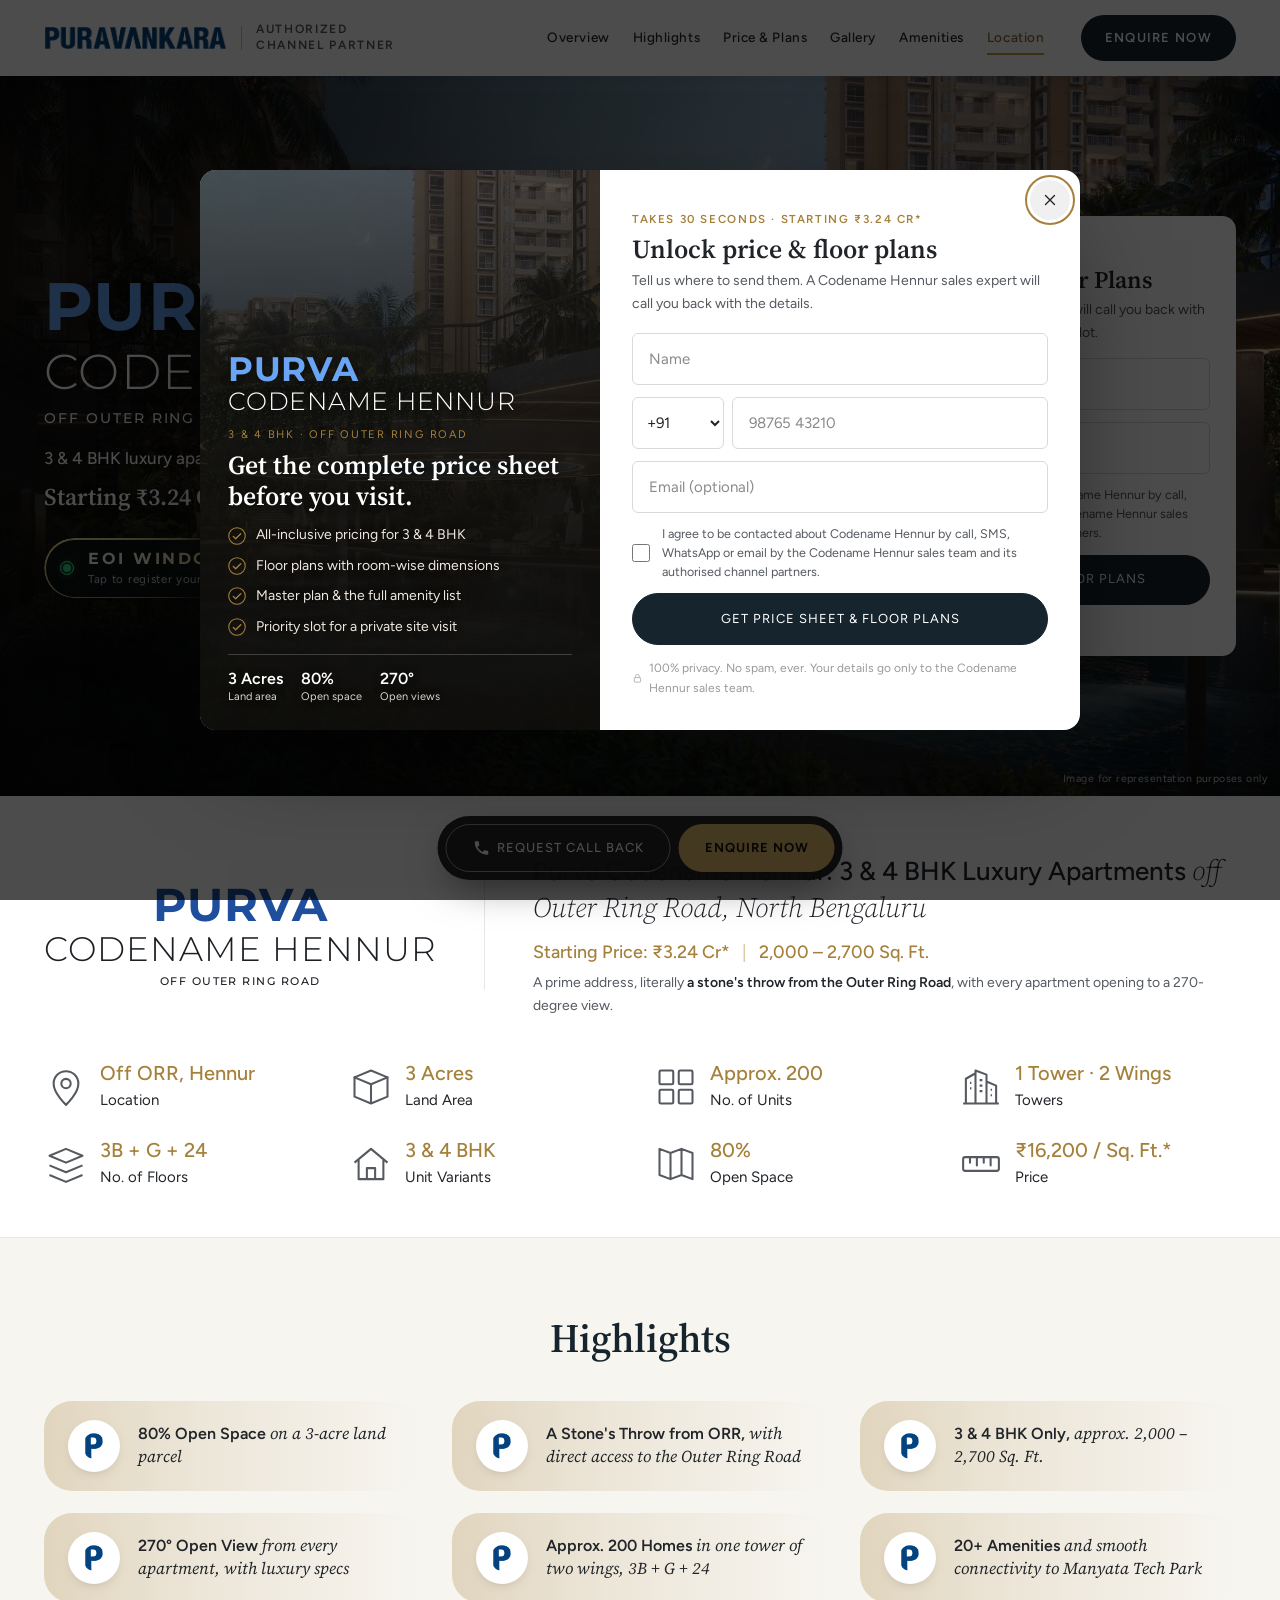
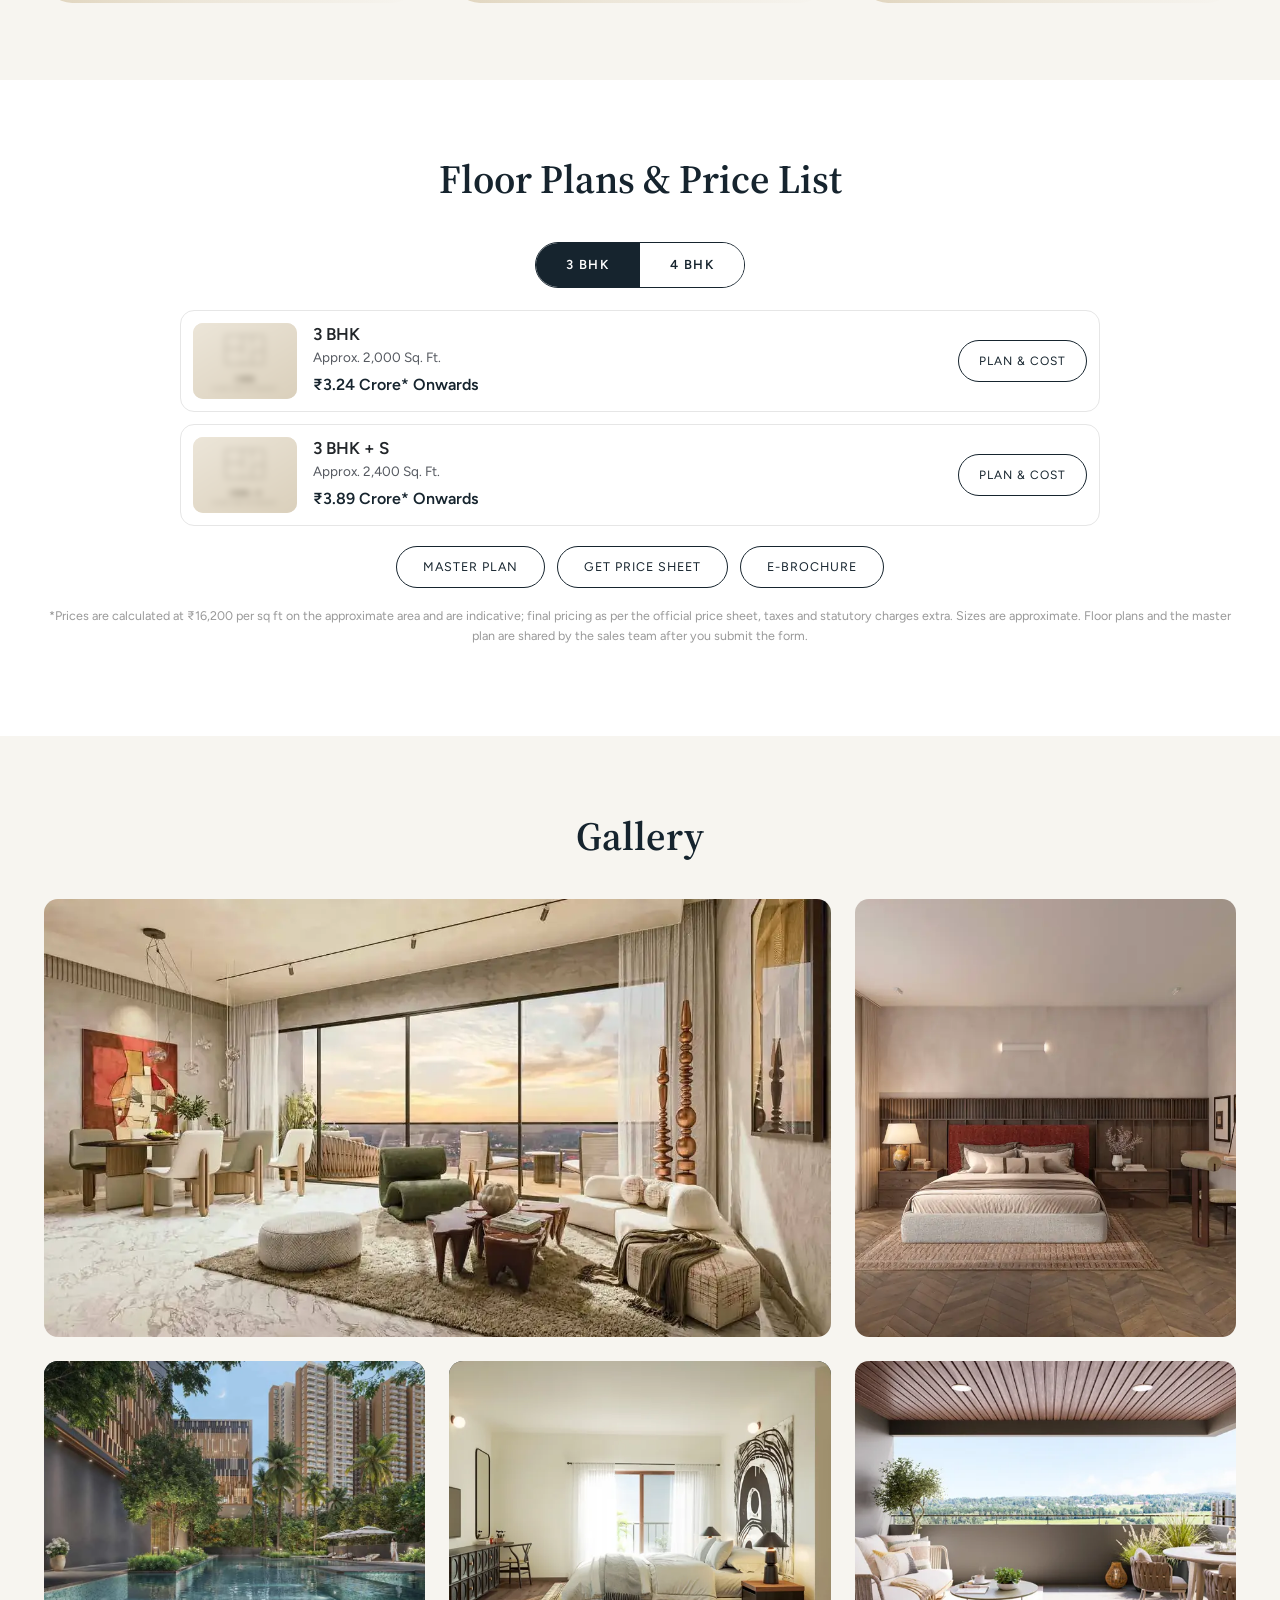
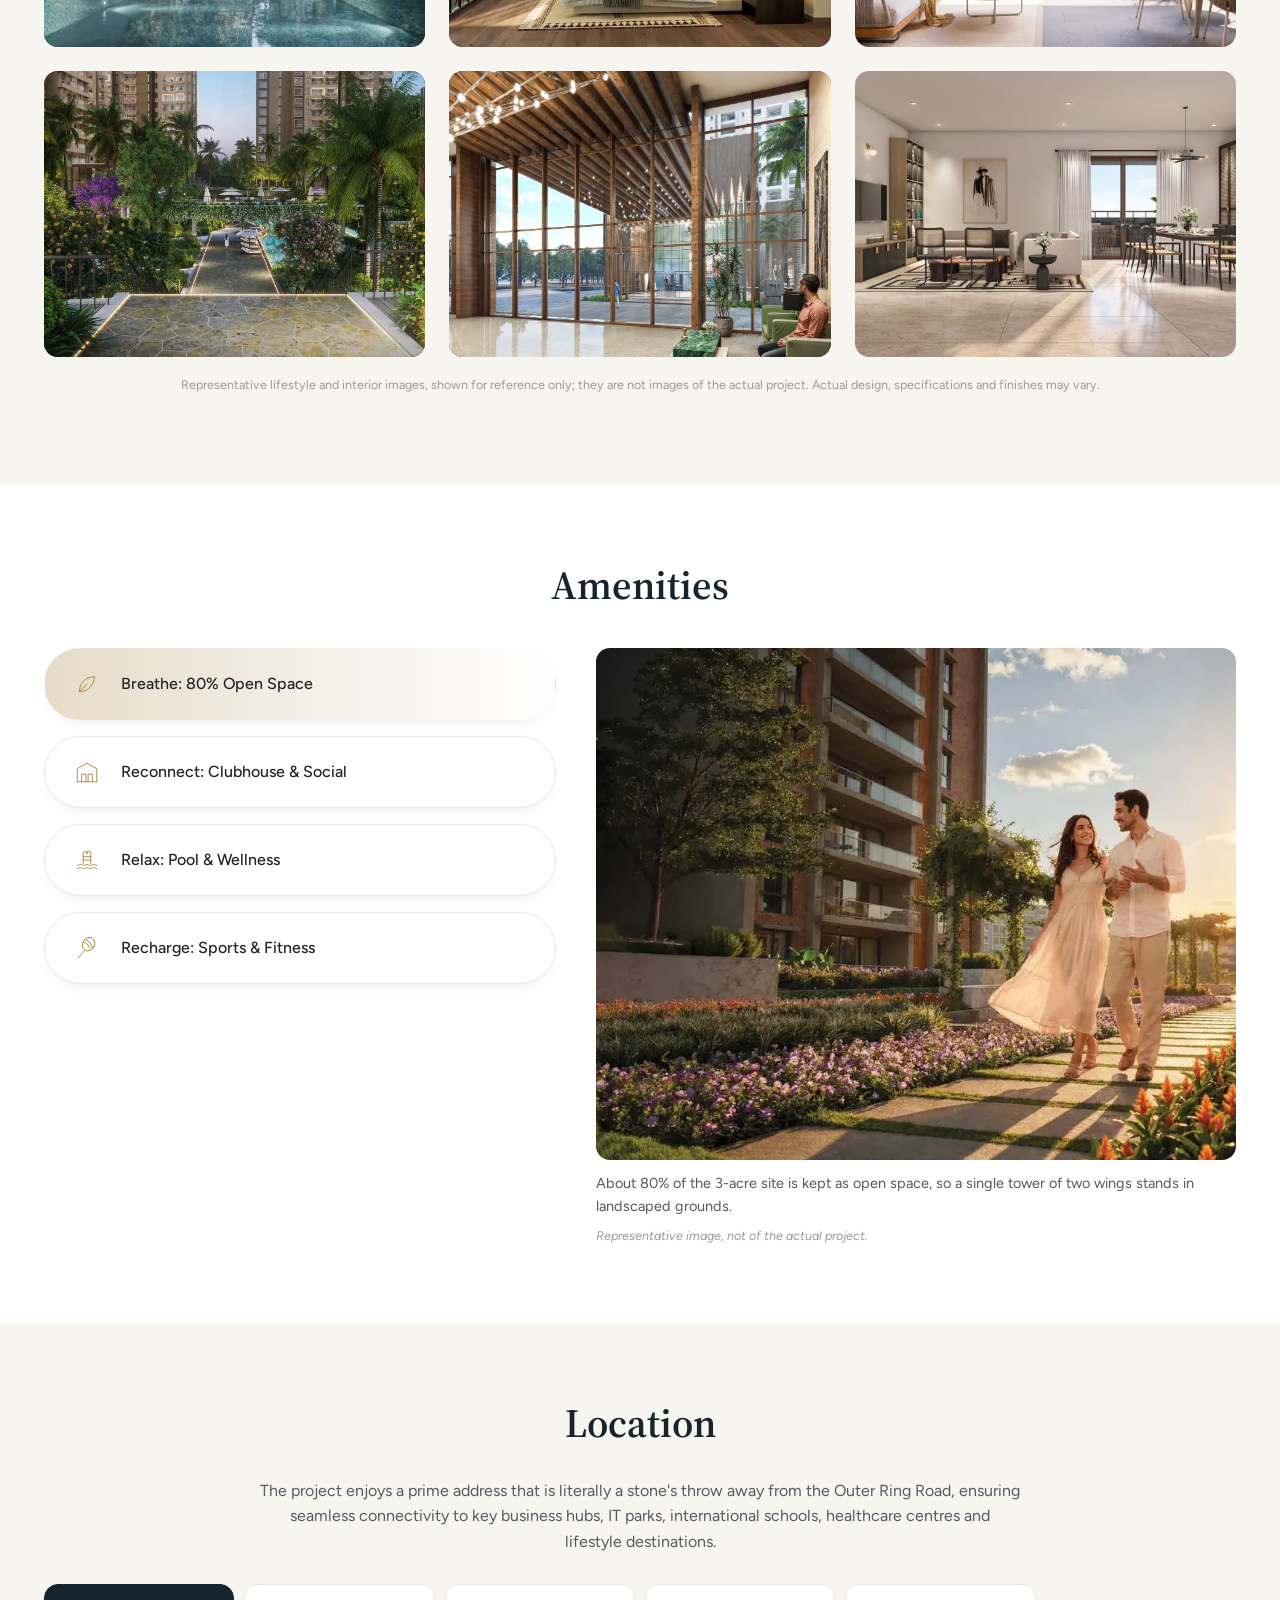
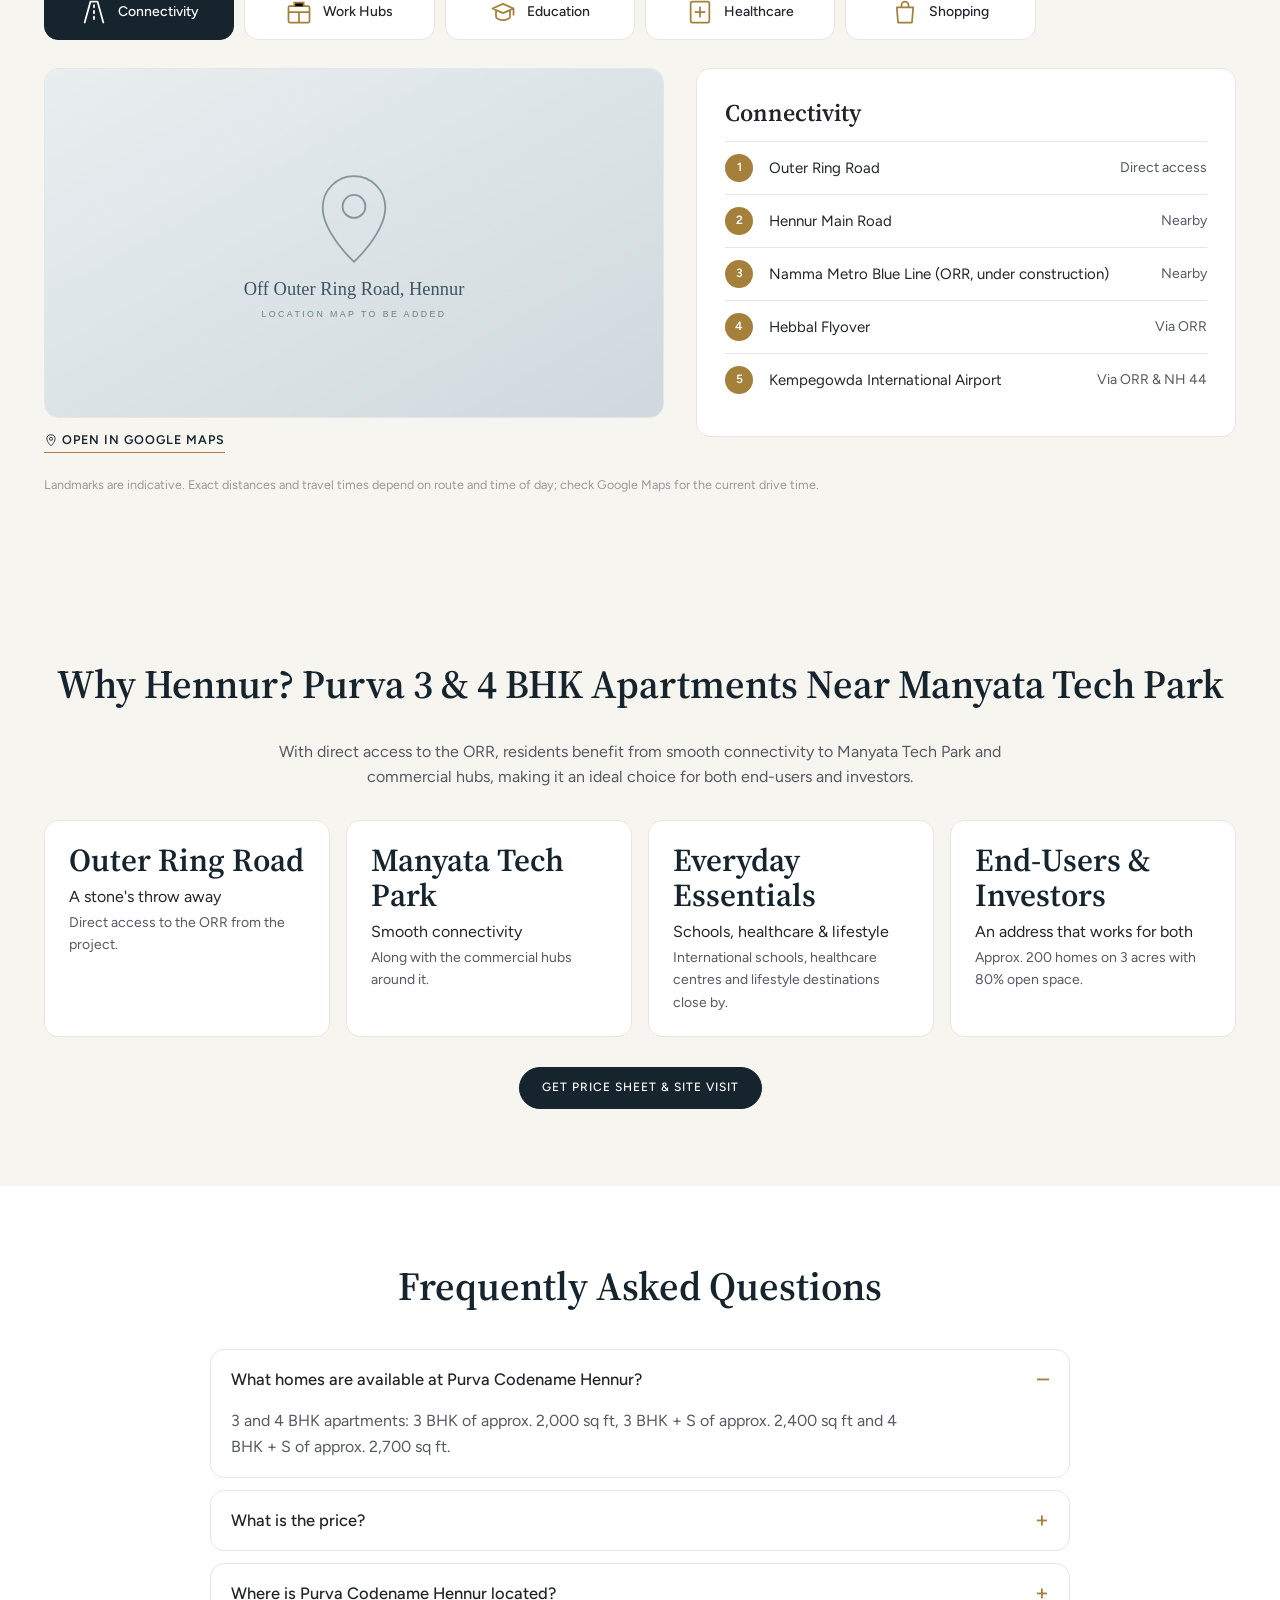
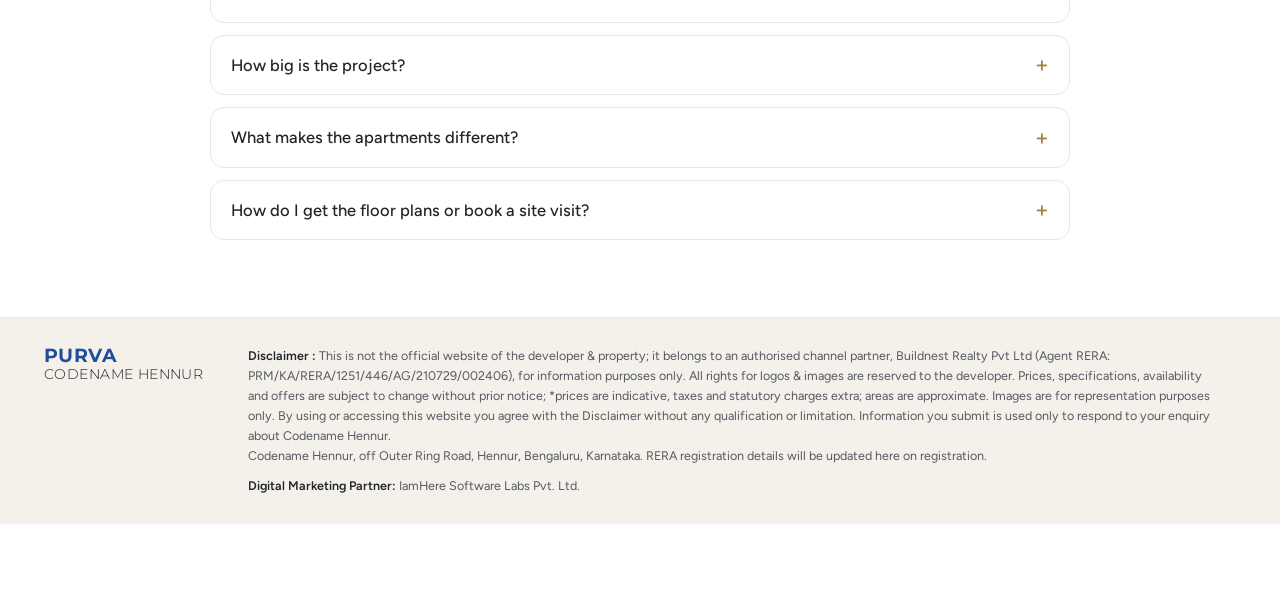
==== commit 0df51d45: "Name the project as Purva Codename Hennur in title, heading and meta Brings the page title, H1, meta" ====
--- a/index.html
+++ b/index.html
@@ -9,13 +9,13 @@
 </script>
 <meta charset="utf-8">
 <meta name="viewport" content="width=device-width, initial-scale=1">
-<title>Codename Hennur | 3 &amp; 4 BHK off Outer Ring Road, Hennur | Price &amp; Floor Plans</title>
-<meta name="description" content="Codename Hennur: 3 and 4 BHK luxury apartments (approx. 2,000 – 2,700 sq ft) a stone's throw from the Outer Ring Road, Hennur, North Bengaluru. 3 acres, 80% open space, 270-degree open views. ₹16,200 per sq ft*.">
+<title>Purva Codename Hennur | 3 &amp; 4 BHK off ORR, Hennur | Price &amp; Floor Plans</title>
+<meta name="description" content="Purva Codename Hennur by Puravankara: 3 and 4 BHK luxury apartments (approx. 2,000 – 2,700 sq ft) a stone's throw from the Outer Ring Road, Hennur, North Bengaluru. 3 acres, 80% open space, 270-degree open views. ₹16,200 per sq ft*.">
 <meta name="theme-color" content="#16242e">
 <link rel="icon" type="image/png" sizes="32x32" href="assets/img/favicon-32.png">
 <link rel="icon" type="image/png" sizes="16x16" href="assets/img/favicon-16.png">
 <meta property="og:type" content="website">
-<meta property="og:title" content="Codename Hennur — 3 &amp; 4 BHK off Outer Ring Road, Hennur">
+<meta property="og:title" content="Purva Codename Hennur — 3 &amp; 4 BHK off Outer Ring Road, Hennur">
 <meta property="og:description" content="3 &amp; 4 BHK luxury apartments on 3 acres with 80% open space and 270-degree open views. From ₹3.24 Cr*.">
 <meta name="twitter:card" content="summary_large_image">
 
@@ -36,10 +36,10 @@
 
 
 <script type="application/ld+json">
-{"@context": "https://schema.org", "@type": "Residence", "name": "Codename Hennur", "description": "3 and 4 BHK luxury apartments off the Outer Ring Road at Hennur, North Bengaluru.", "address": {"@type": "PostalAddress", "streetAddress": "Off Outer Ring Road, Hennur", "addressLocality": "Bengaluru", "addressRegion": "Karnataka", "addressCountry": "IN"}}
+{"@context": "https://schema.org", "@type": "Residence", "name": "Purva Codename Hennur", "description": "Purva Codename Hennur by Puravankara: 3 and 4 BHK luxury apartments off the Outer Ring Road at Hennur, North Bengaluru.", "address": {"@type": "PostalAddress", "streetAddress": "Off Outer Ring Road, Hennur", "addressLocality": "Bengaluru", "addressRegion": "Karnataka", "addressCountry": "IN"}}
 </script>
 <script type="application/ld+json">
-{"@context": "https://schema.org", "@type": "FAQPage", "mainEntity": [{"@type": "Question", "name": "What homes are available at Codename Hennur?", "acceptedAnswer": {"@type": "Answer", "text": "3 and 4 BHK apartments: 3 BHK of approx. 2,000 sq ft, 3 BHK + S of approx. 2,400 sq ft and 4 BHK + S of approx. 2,700 sq ft."}}, {"@type": "Question", "name": "What is the price?", "acceptedAnswer": {"@type": "Answer", "text": "Pricing is ₹16,200 per sq ft*. That works out to approx. ₹3.24 Cr* for the 3 BHK, ₹3.89 Cr* for the 3 BHK + S and ₹4.37 Cr* for the 4 BHK + S. Prices are indicative and exclude taxes and statutory charges; ask for the price sheet for the exact cost of a unit."}}, {"@type": "Question", "name": "Where is Codename Hennur located?", "acceptedAnswer": {"@type": "Answer", "text": "At Hennur, a stone's throw from the Outer Ring Road in North Bengaluru, with direct access to the ORR and smooth connectivity to Manyata Tech Park and the commercial hubs around it."}}, {"@type": "Question", "name": "How big is the project?", "acceptedAnswer": {"@type": "Answer", "text": "Approx. 200 apartments on 3 acres, in a single tower with two wings rising 3 basements + ground + 24 floors. About 80% of the land is kept as open space."}}, {"@type": "Question", "name": "What makes the apartments different?", "acceptedAnswer": {"@type": "Answer", "text": "Every apartment is planned with a 270-degree open view and luxury specifications, and the project has 20+ amenities."}}, {"@type": "Question", "name": "How do I get the floor plans or book a site visit?", "acceptedAnswer": {"@type": "Answer", "text": "Submit the form on this page. The sales team will call you back, share the floor plans and price sheet, and fix a site visit slot that suits you."}}]}
+{"@context": "https://schema.org", "@type": "FAQPage", "mainEntity": [{"@type": "Question", "name": "What homes are available at Purva Codename Hennur?", "acceptedAnswer": {"@type": "Answer", "text": "3 and 4 BHK apartments: 3 BHK of approx. 2,000 sq ft, 3 BHK + S of approx. 2,400 sq ft and 4 BHK + S of approx. 2,700 sq ft."}}, {"@type": "Question", "name": "What is the price?", "acceptedAnswer": {"@type": "Answer", "text": "Pricing is ₹16,200 per sq ft*. That works out to approx. ₹3.24 Cr* for the 3 BHK, ₹3.89 Cr* for the 3 BHK + S and ₹4.37 Cr* for the 4 BHK + S. Prices are indicative and exclude taxes and statutory charges; ask for the price sheet for the exact cost of a unit."}}, {"@type": "Question", "name": "Where is Purva Codename Hennur located?", "acceptedAnswer": {"@type": "Answer", "text": "At Hennur, a stone's throw from the Outer Ring Road in North Bengaluru, with direct access to the ORR and smooth connectivity to Manyata Tech Park and the commercial hubs around it."}}, {"@type": "Question", "name": "How big is the project?", "acceptedAnswer": {"@type": "Answer", "text": "Approx. 200 apartments on 3 acres, in a single tower with two wings rising 3 basements + ground + 24 floors. About 80% of the land is kept as open space."}}, {"@type": "Question", "name": "What makes the apartments different?", "acceptedAnswer": {"@type": "Answer", "text": "Every apartment is planned with a 270-degree open view and luxury specifications, and the project has 20+ amenities."}}, {"@type": "Question", "name": "How do I get the floor plans or book a site visit?", "acceptedAnswer": {"@type": "Answer", "text": "Submit the form on this page. The sales team will call you back, share the floor plans and price sheet, and fix a site visit slot that suits you."}}]}
 </script>
 </head>
 <body>
@@ -127,7 +127,7 @@
     <div class="intro-top">
       <div class="intro-logo"><p class="pv-mark pv-intro"><span class="pv-purva">Purva</span><span class="pv-name">Codename Hennur</span><span class="pv-loc">Off Outer Ring Road</span></p></div>
       <div class="intro-text">
-        <h1 id="hero-title">Codename Hennur: 3 &amp; 4 BHK Luxury Apartments <em>off Outer Ring Road, North Bengaluru</em></h1>
+        <h1 id="hero-title">Purva Codename Hennur: 3 &amp; 4 BHK Luxury Apartments <em>off Outer Ring Road, North Bengaluru</em></h1>
         <p class="intro-price">Starting Price: ₹3.24 Cr* <i aria-hidden="true">|</i> 2,000 – 2,700 Sq. Ft.</p>
         <p class="intro-aka">A prime address, literally <strong>a stone's throw from the Outer Ring Road</strong>, with every apartment opening to a 270-degree view.</p>
       </div>
@@ -255,7 +255,7 @@
 <!-- ============ WHY HENNUR ============ -->
 <section class="section why-hennur" id="why" aria-labelledby="why-title">
   <div class="wrap">
-    <h2 id="why-title" class="display center">Why Hennur? 3 &amp; 4 BHK Apartments Near Manyata Tech Park</h2>
+    <h2 id="why-title" class="display center">Why Hennur? Purva 3 &amp; 4 BHK Apartments Near Manyata Tech Park</h2>
     <p class="loc-intro">With direct access to the ORR, residents benefit from smooth connectivity to Manyata Tech Park and commercial hubs, making it an ideal choice for both end-users and investors.</p>
     <ul class="why-grid">
       <li><span class="why-fig">Outer Ring Road</span><h3>A stone's throw away</h3><p>Direct access to the ORR from the project.</p></li>
@@ -272,9 +272,9 @@
   <div class="wrap">
     <h2 id="faq-title" class="display center">Frequently Asked Questions</h2>
     <div class="ss-faq-list">
-      <details open><summary>What homes are available at Codename Hennur?</summary><p>3 and 4 BHK apartments: 3 BHK of approx. 2,000 sq ft, 3 BHK + S of approx. 2,400 sq ft and 4 BHK + S of approx. 2,700 sq ft.</p></details>
+      <details open><summary>What homes are available at Purva Codename Hennur?</summary><p>3 and 4 BHK apartments: 3 BHK of approx. 2,000 sq ft, 3 BHK + S of approx. 2,400 sq ft and 4 BHK + S of approx. 2,700 sq ft.</p></details>
       <details><summary>What is the price?</summary><p>Pricing is ₹16,200 per sq ft*. That works out to approx. ₹3.24 Cr* for the 3 BHK, ₹3.89 Cr* for the 3 BHK + S and ₹4.37 Cr* for the 4 BHK + S. Prices are indicative and exclude taxes and statutory charges; ask for the price sheet for the exact cost of a unit.</p></details>
-      <details><summary>Where is Codename Hennur located?</summary><p>At Hennur, a stone's throw from the Outer Ring Road in North Bengaluru, with direct access to the ORR and smooth connectivity to Manyata Tech Park and the commercial hubs around it.</p></details>
+      <details><summary>Where is Purva Codename Hennur located?</summary><p>At Hennur, a stone's throw from the Outer Ring Road in North Bengaluru, with direct access to the ORR and smooth connectivity to Manyata Tech Park and the commercial hubs around it.</p></details>
       <details><summary>How big is the project?</summary><p>Approx. 200 apartments on 3 acres, in a single tower with two wings rising 3 basements + ground + 24 floors. About 80% of the land is kept as open space.</p></details>
       <details><summary>What makes the apartments different?</summary><p>Every apartment is planned with a 270-degree open view and luxury specifications, and the project has 20+ amenities.</p></details>
       <details><summary>How do I get the floor plans or book a site visit?</summary><p>Submit the form on this page. The sales team will call you back, share the floor plans and price sheet, and fix a site visit slot that suits you.</p></details>
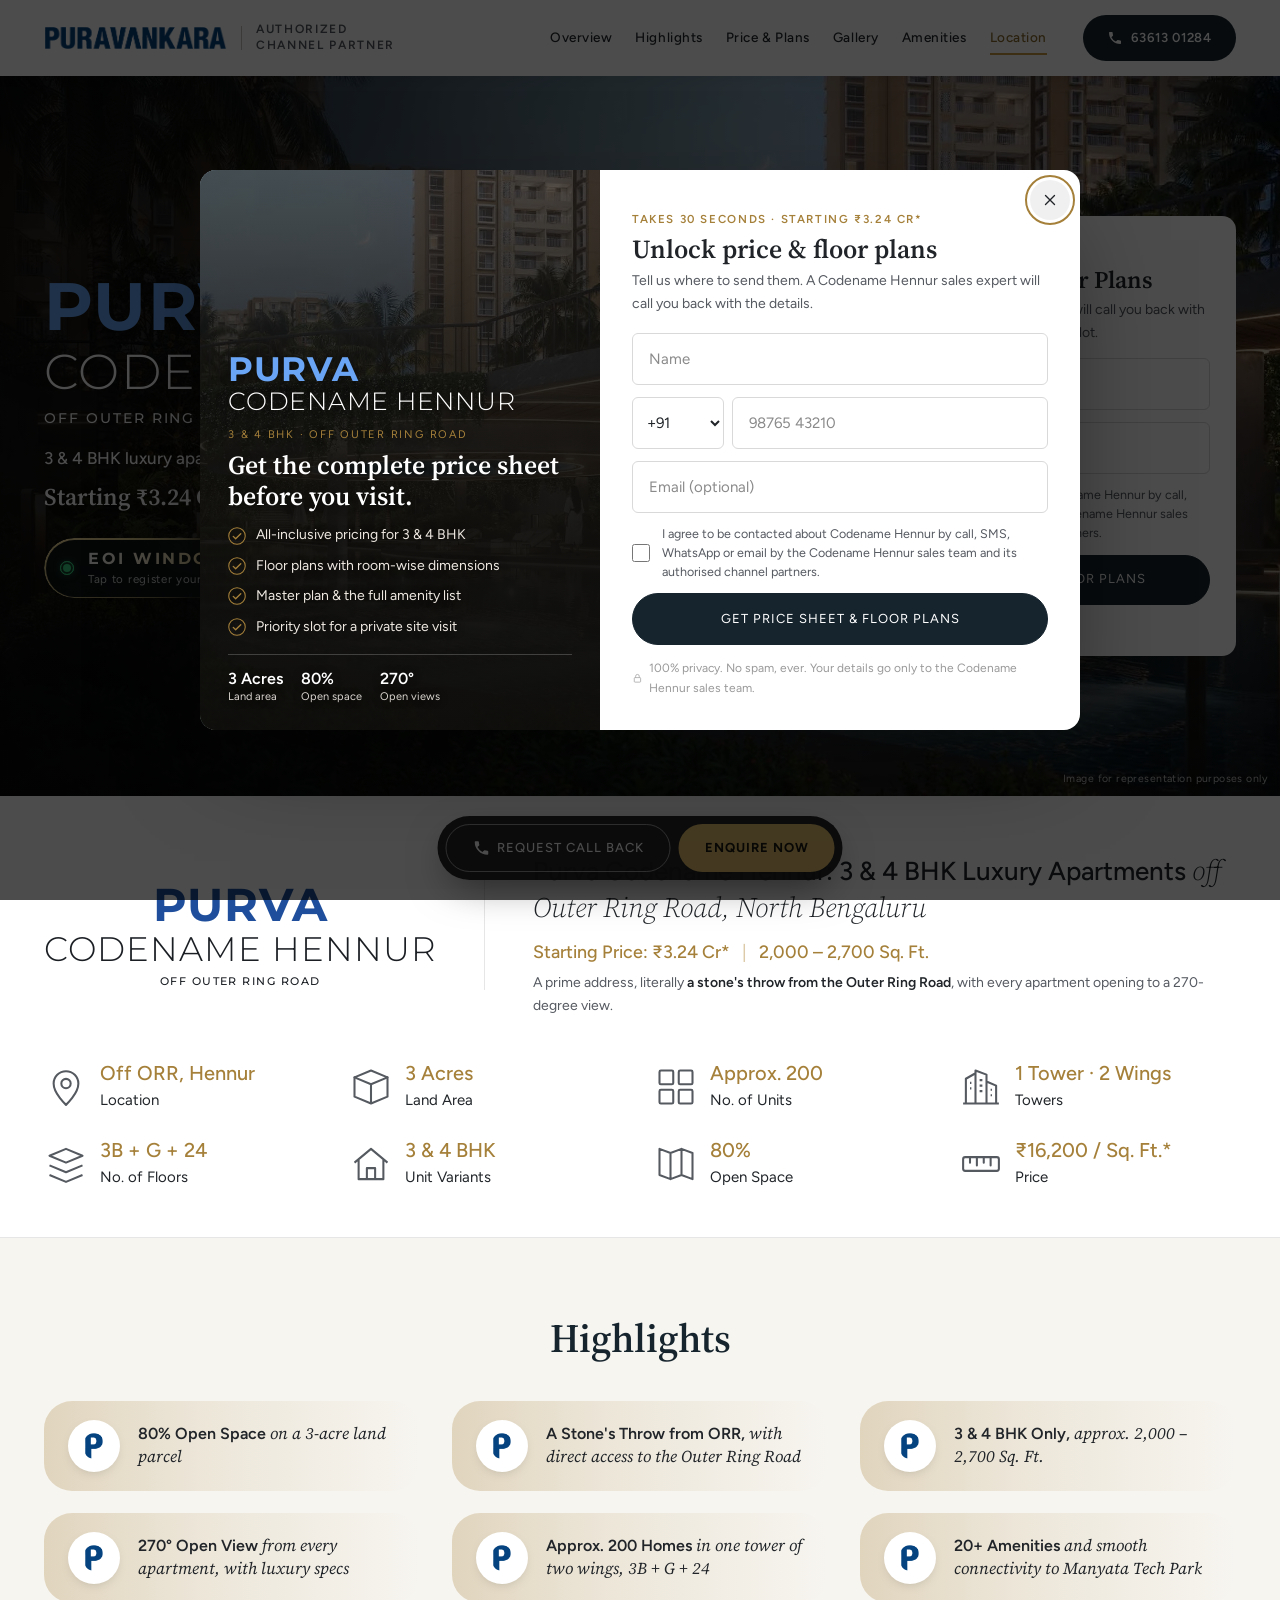
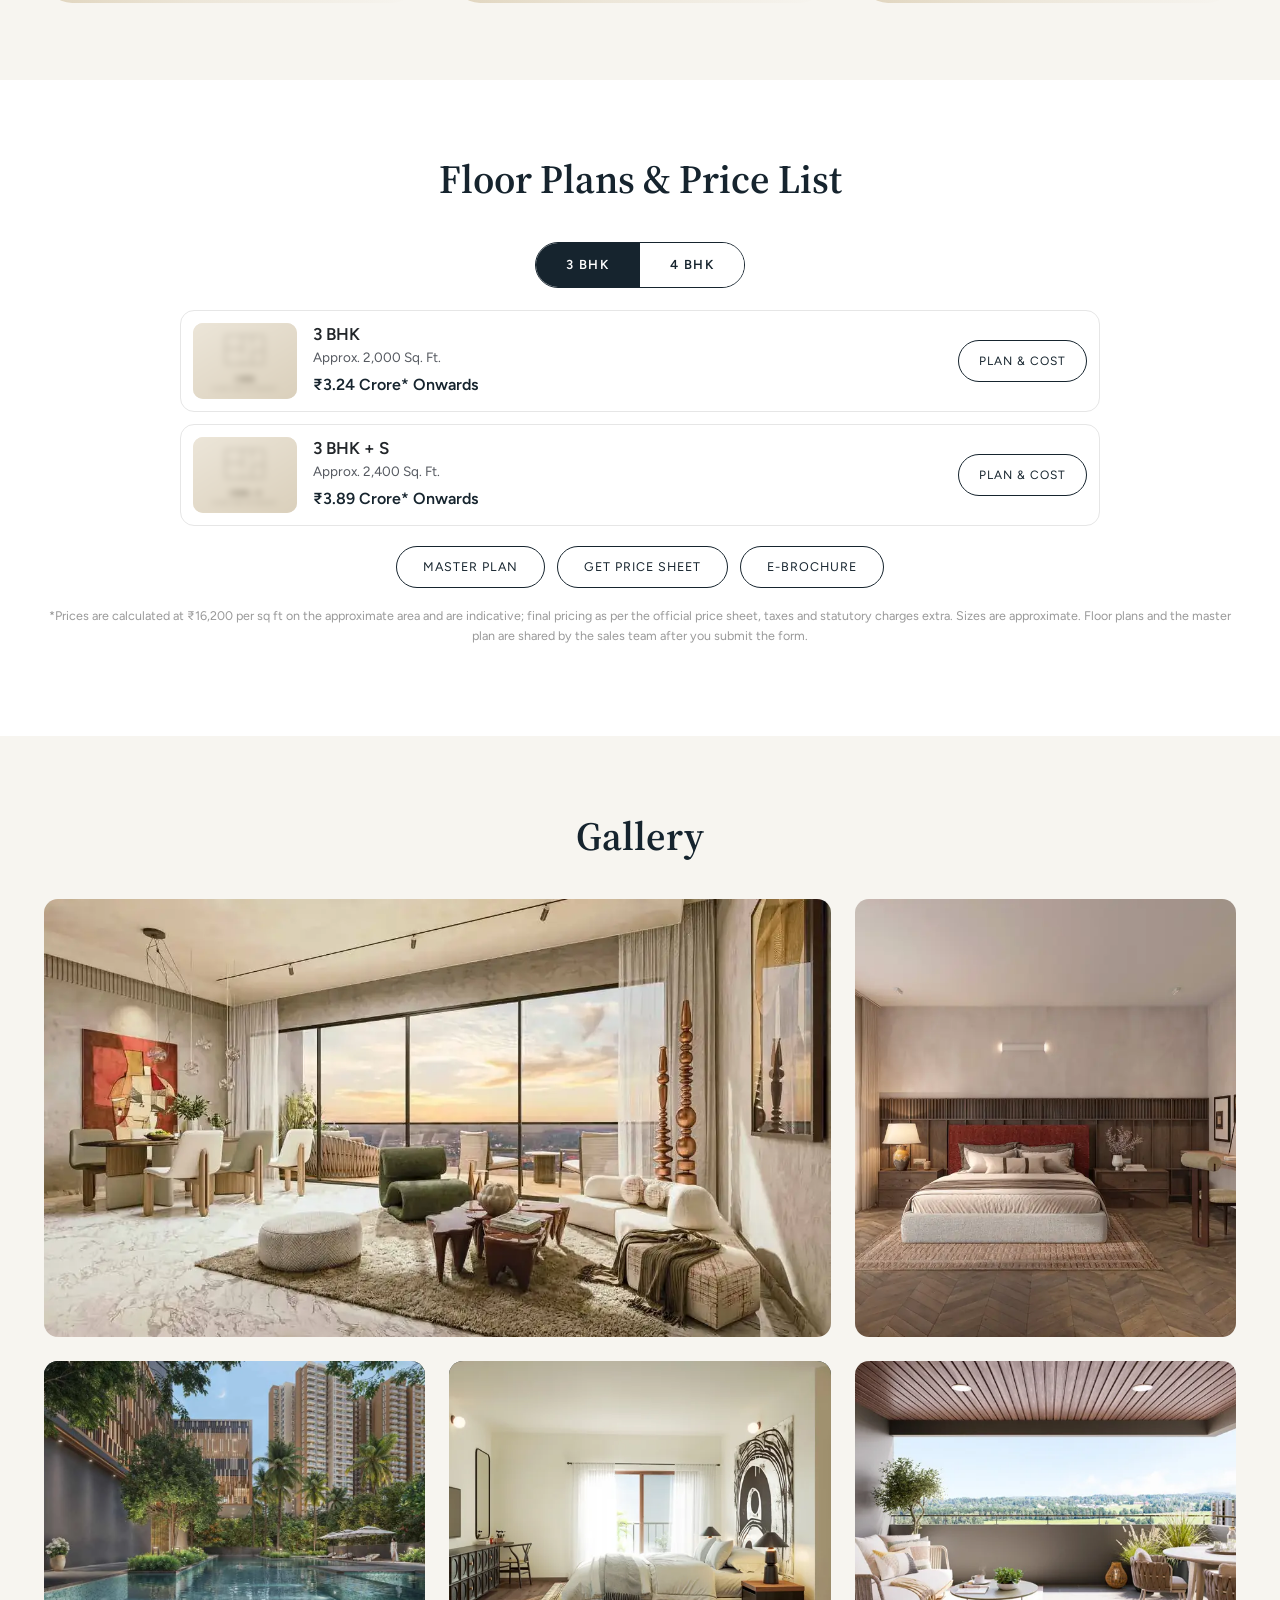
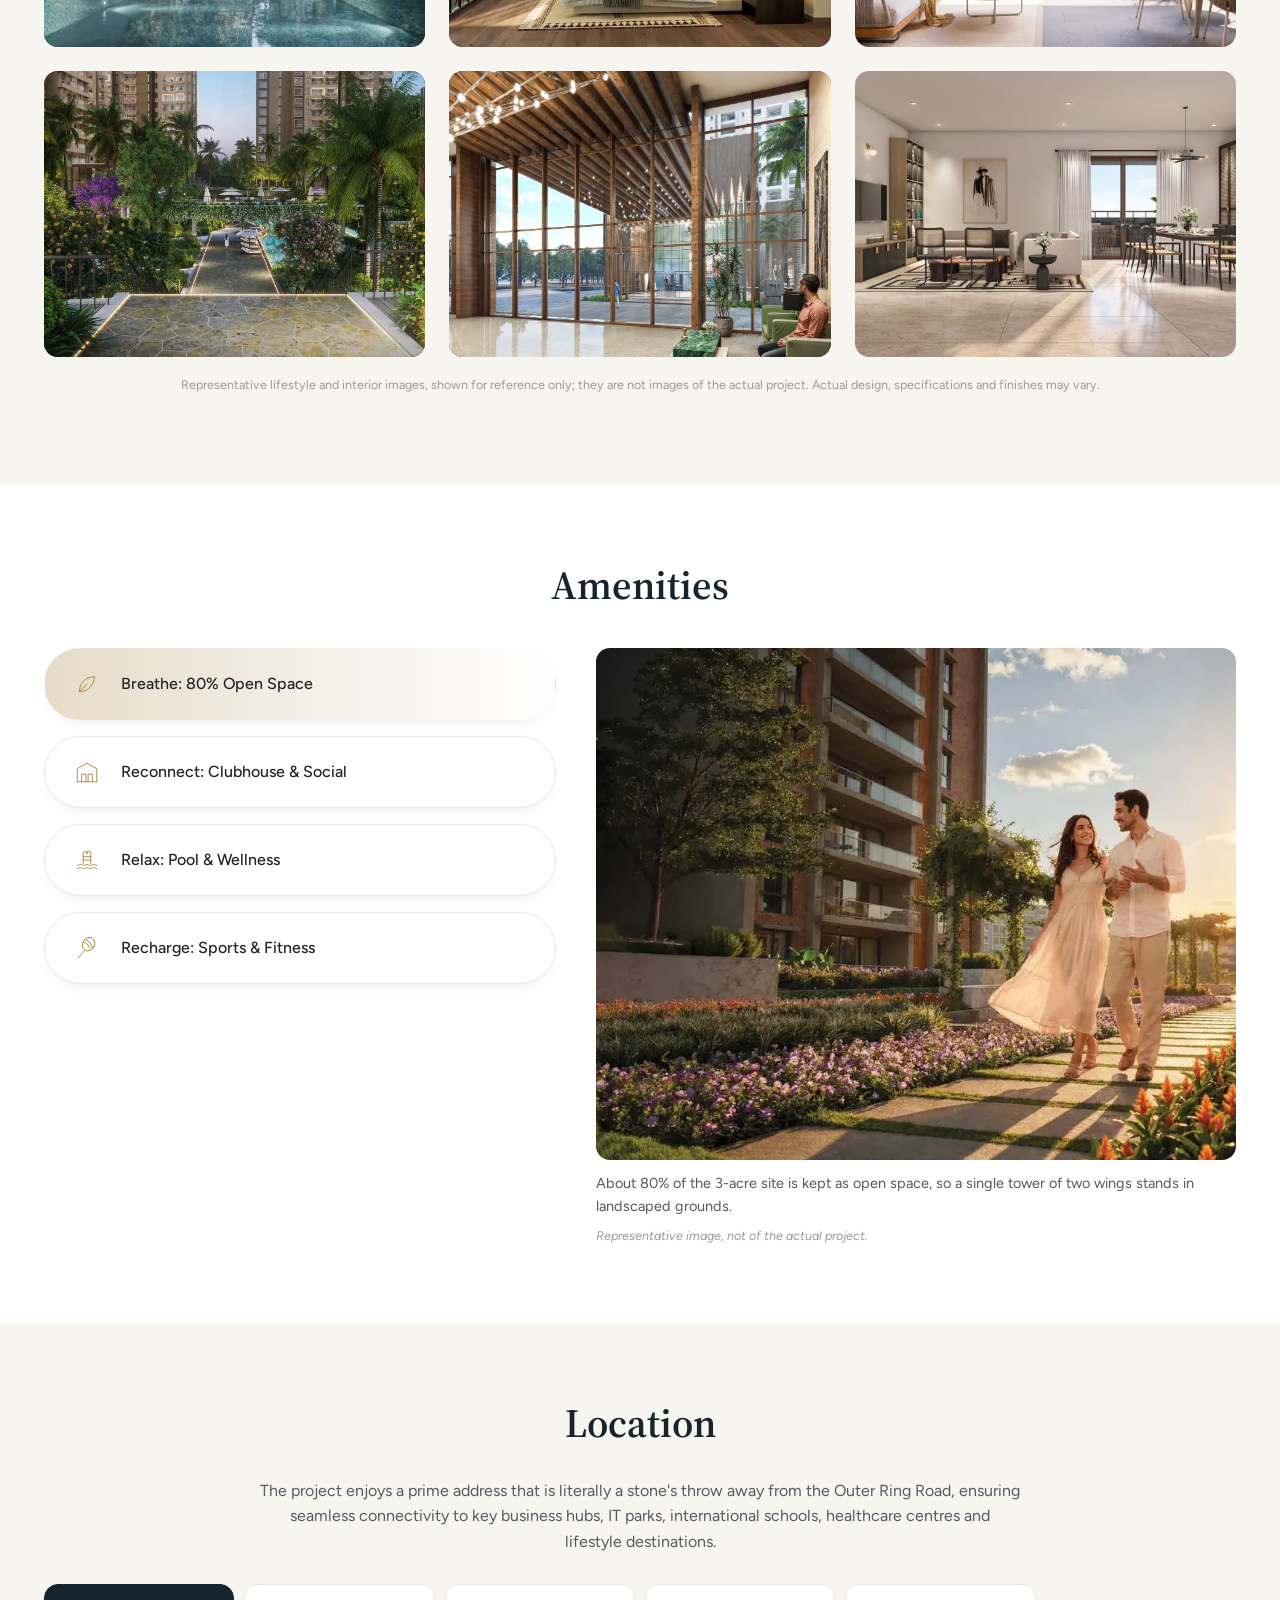
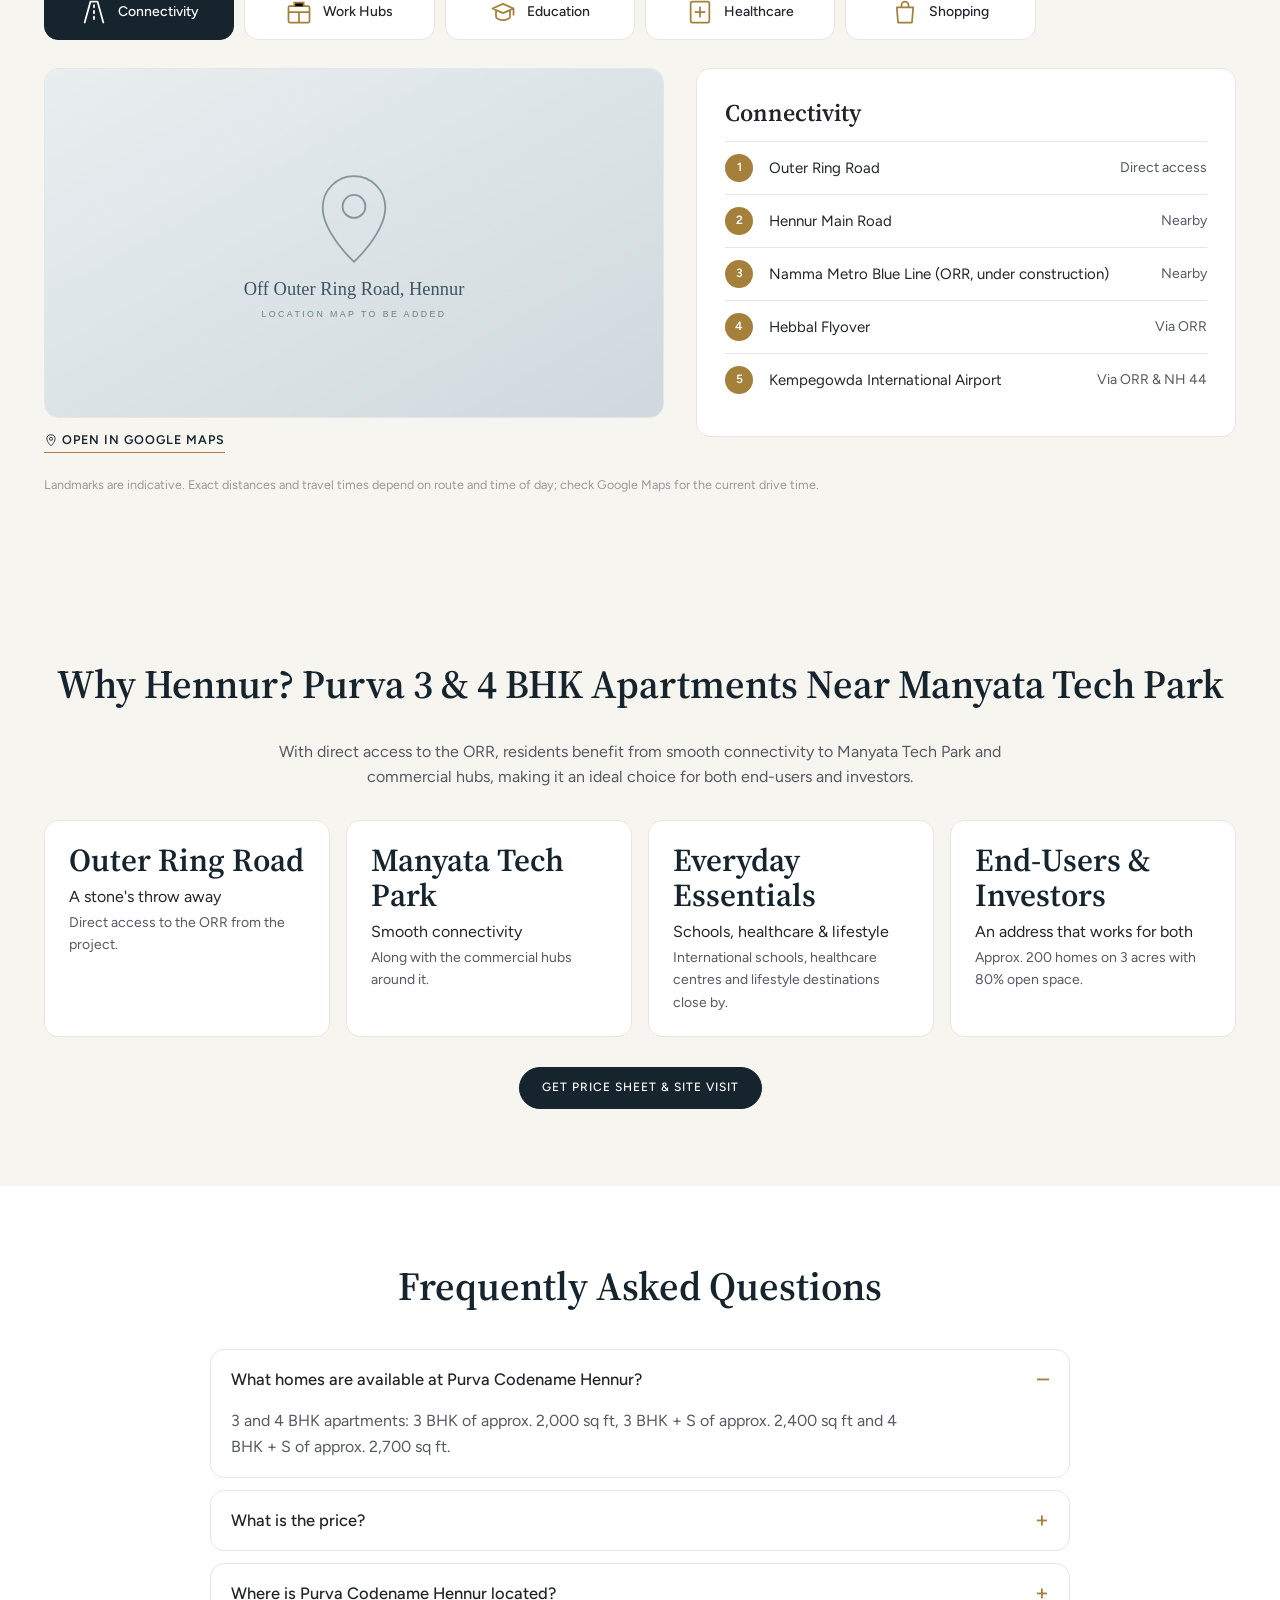
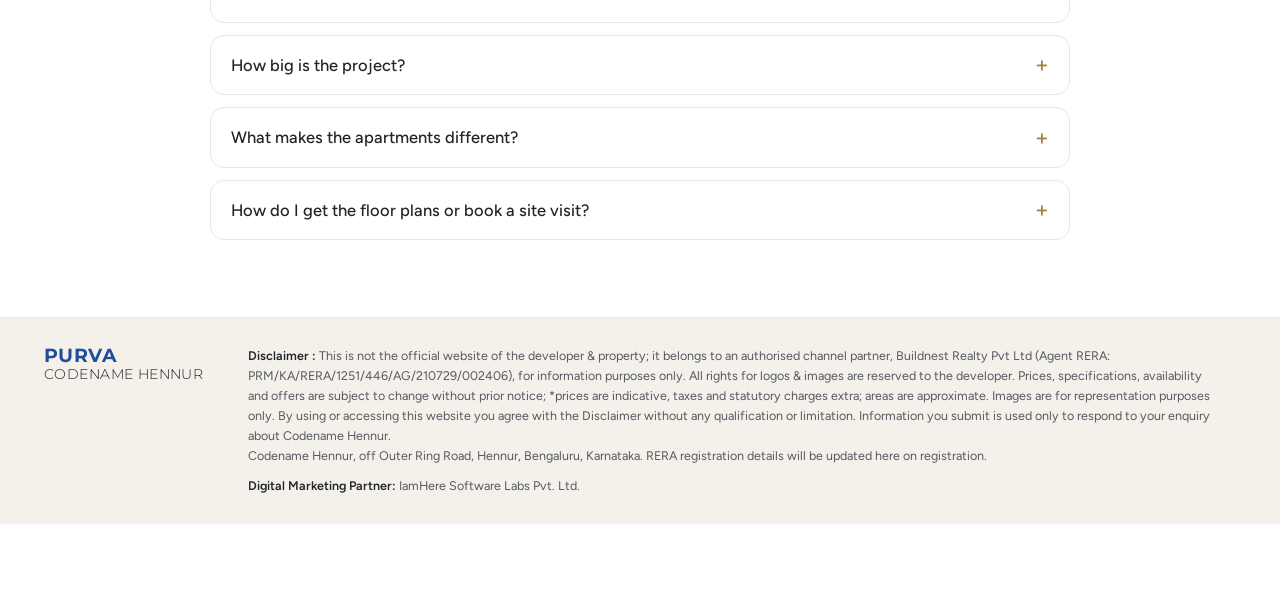
==== commit da999af4: "Set sales phone number 63613 01284 across the site Header call button, thank-you page call button an" ====
--- a/index.html
+++ b/index.html
@@ -92,7 +92,7 @@
       <a href="#location">Location</a>
     </nav>
     <button class="nav-toggle" type="button" aria-controls="site-nav" aria-expanded="false" aria-label="Open menu"><span></span><span></span><span></span></button>
-    <a class="hdr-visit hdr-call js-phone js-needs-phone" href="#" data-cta="header_call" hidden><svg aria-hidden="true" width="16" height="16"><use href="#i-phone"/></svg><span class="js-phone-text"></span></a>
+    <a class="hdr-visit hdr-call js-phone js-needs-phone" href="#" data-cta="header_call" aria-label="Call 63613 01284" hidden><svg aria-hidden="true" width="16" height="16"><use href="#i-phone"/></svg><span class="js-phone-text"></span></a>
     <button class="hdr-visit js-open-enquiry js-no-phone" type="button" data-cta="header_enquire" data-intent="price">Enquire Now</button>
   </div>
 </header>
--- a/assets/css/styles.css
+++ b/assets/css/styles.css
@@ -788,3 +788,5 @@
 @media (min-width: 900px) { .eoi-cta { margin-left: 0; } }
 @media (max-width: 899px) { .eoi-cta { margin-top: 14px; } .eoi-txt b { letter-spacing: .12em; font-size: 13.5px; } .eoi-go { width: 36px; height: 36px; } }
 @media (prefers-reduced-motion: reduce) { .eoi-cta::before, .eoi-cta::after, .eoi-ping::before, .eoi-ping::after { animation: none; } .eoi-cta::after { display: none; } }
+/* header call button: icon only on phones, so the logo lockup and menu still fit */
+@media (max-width: 480px) { .header-inner .hdr-call { width: 40px; min-height: 40px; padding: 0; gap: 0; } .header-inner .hdr-call span { display: none; } }
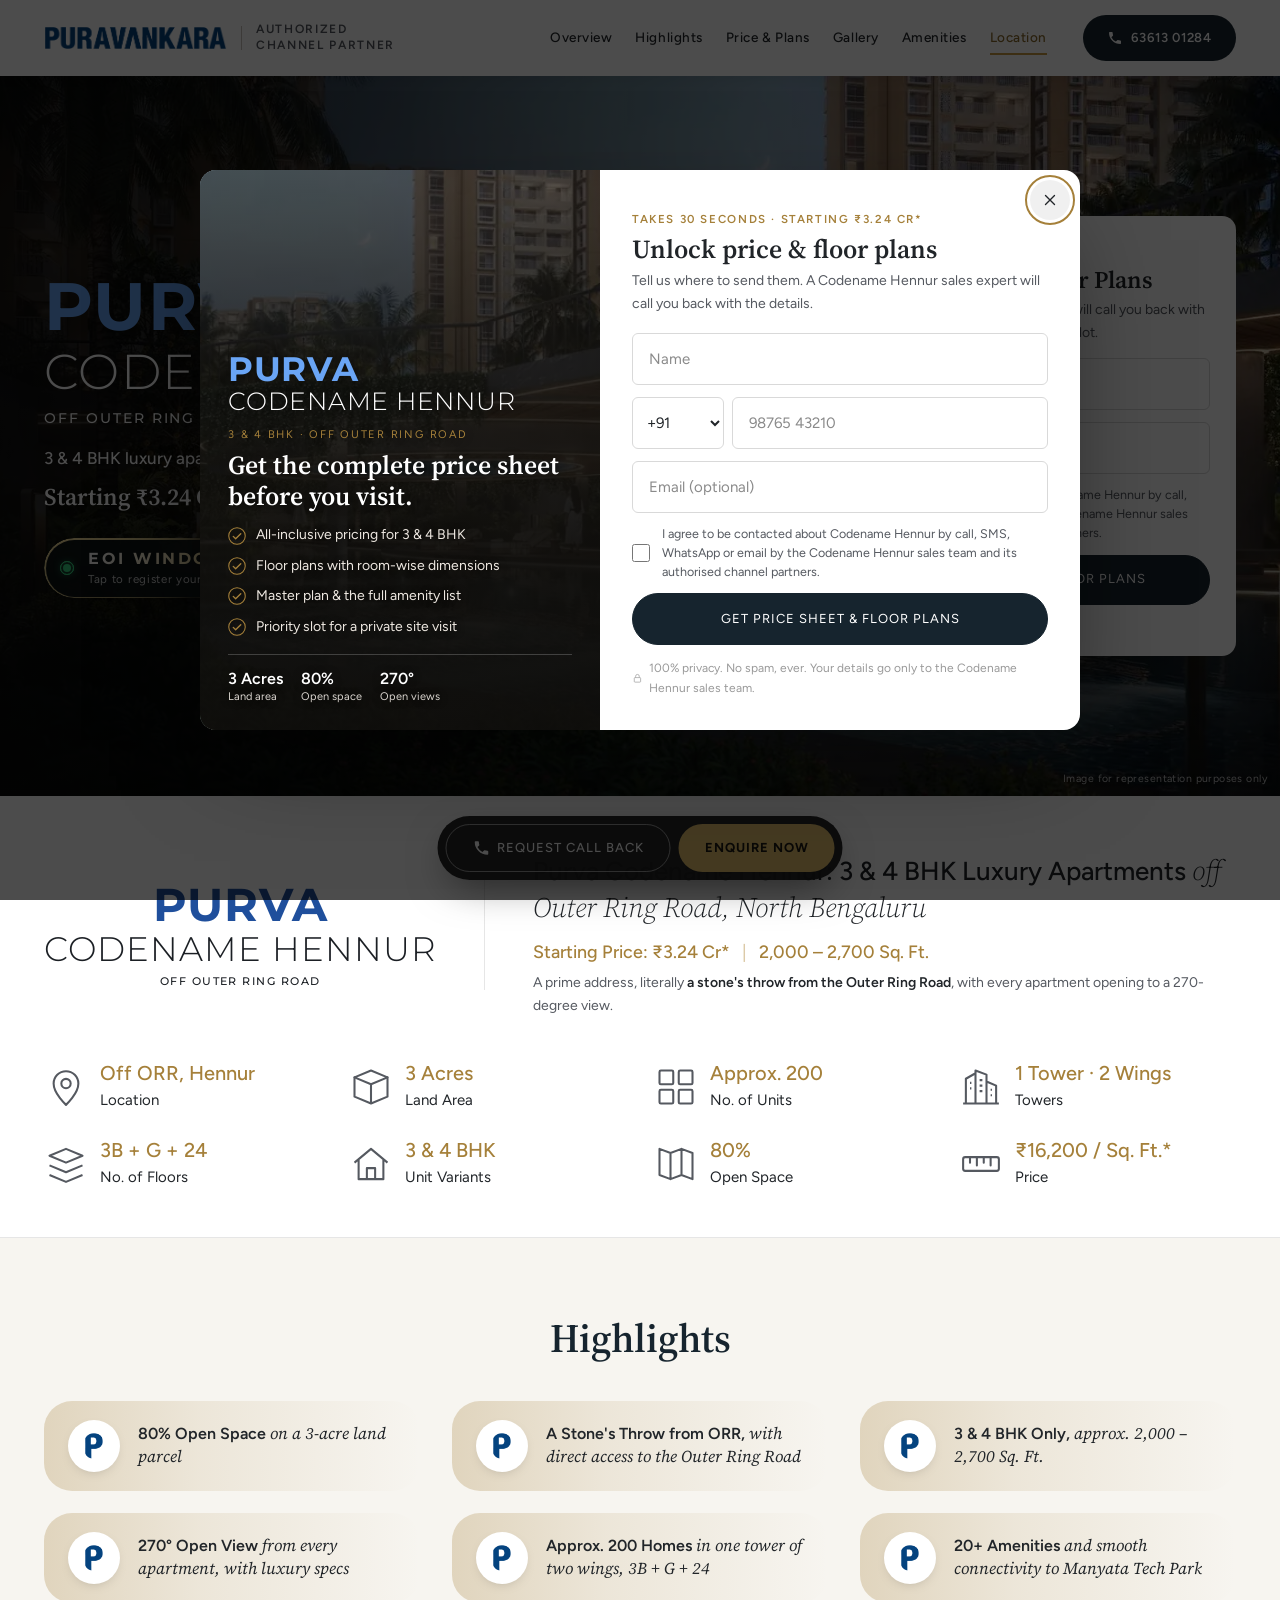
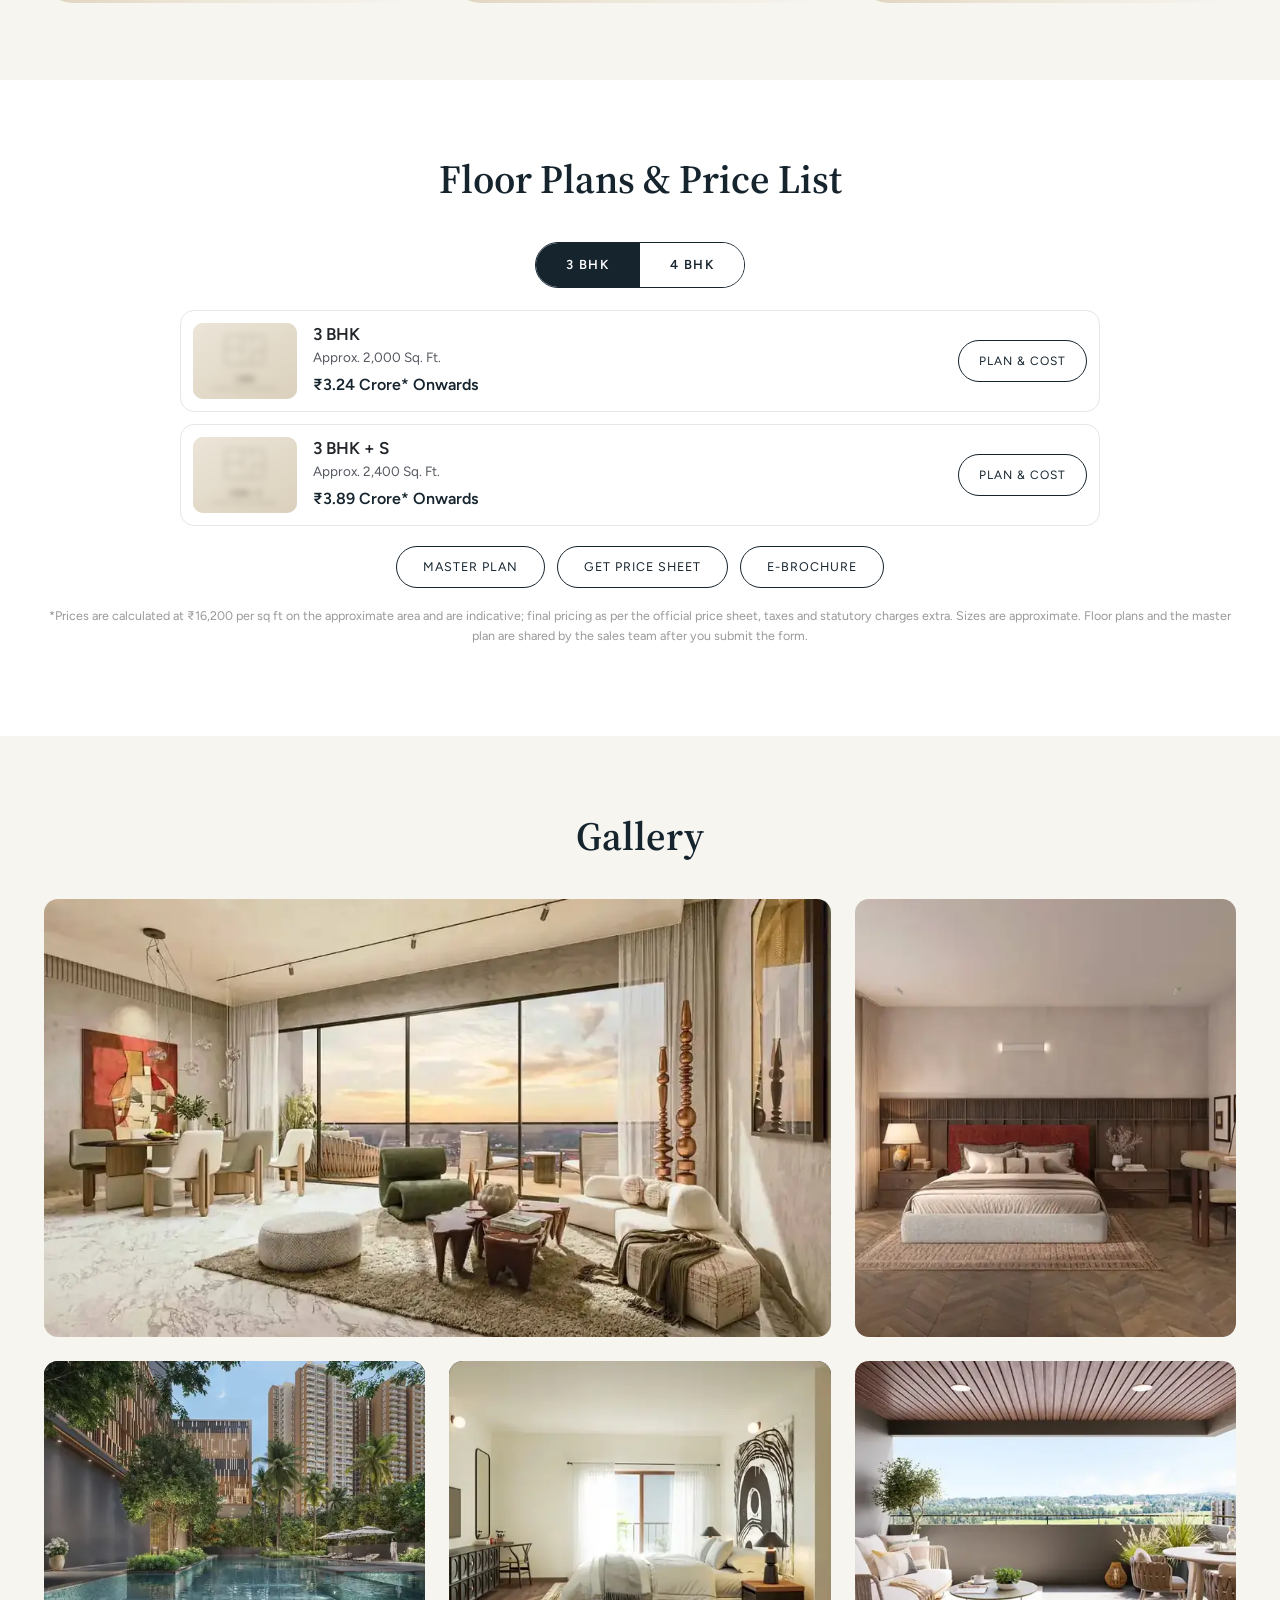
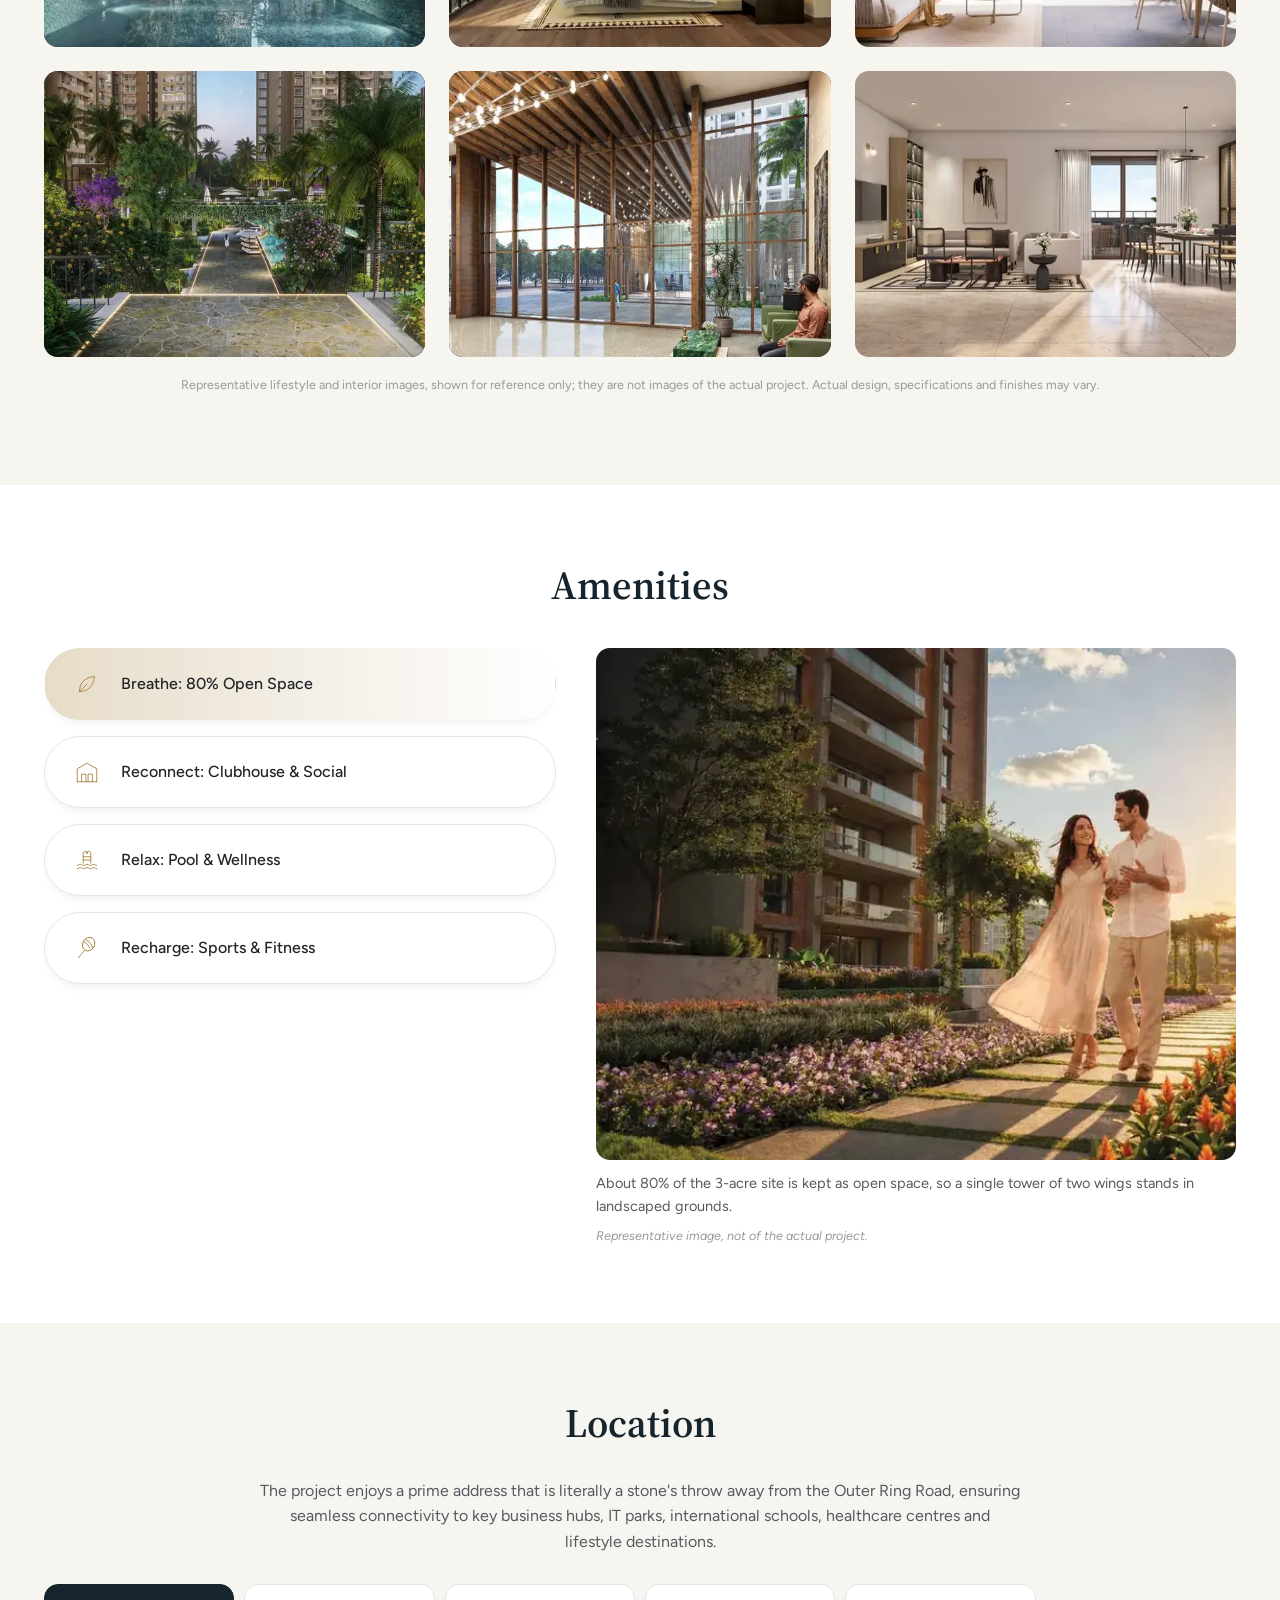
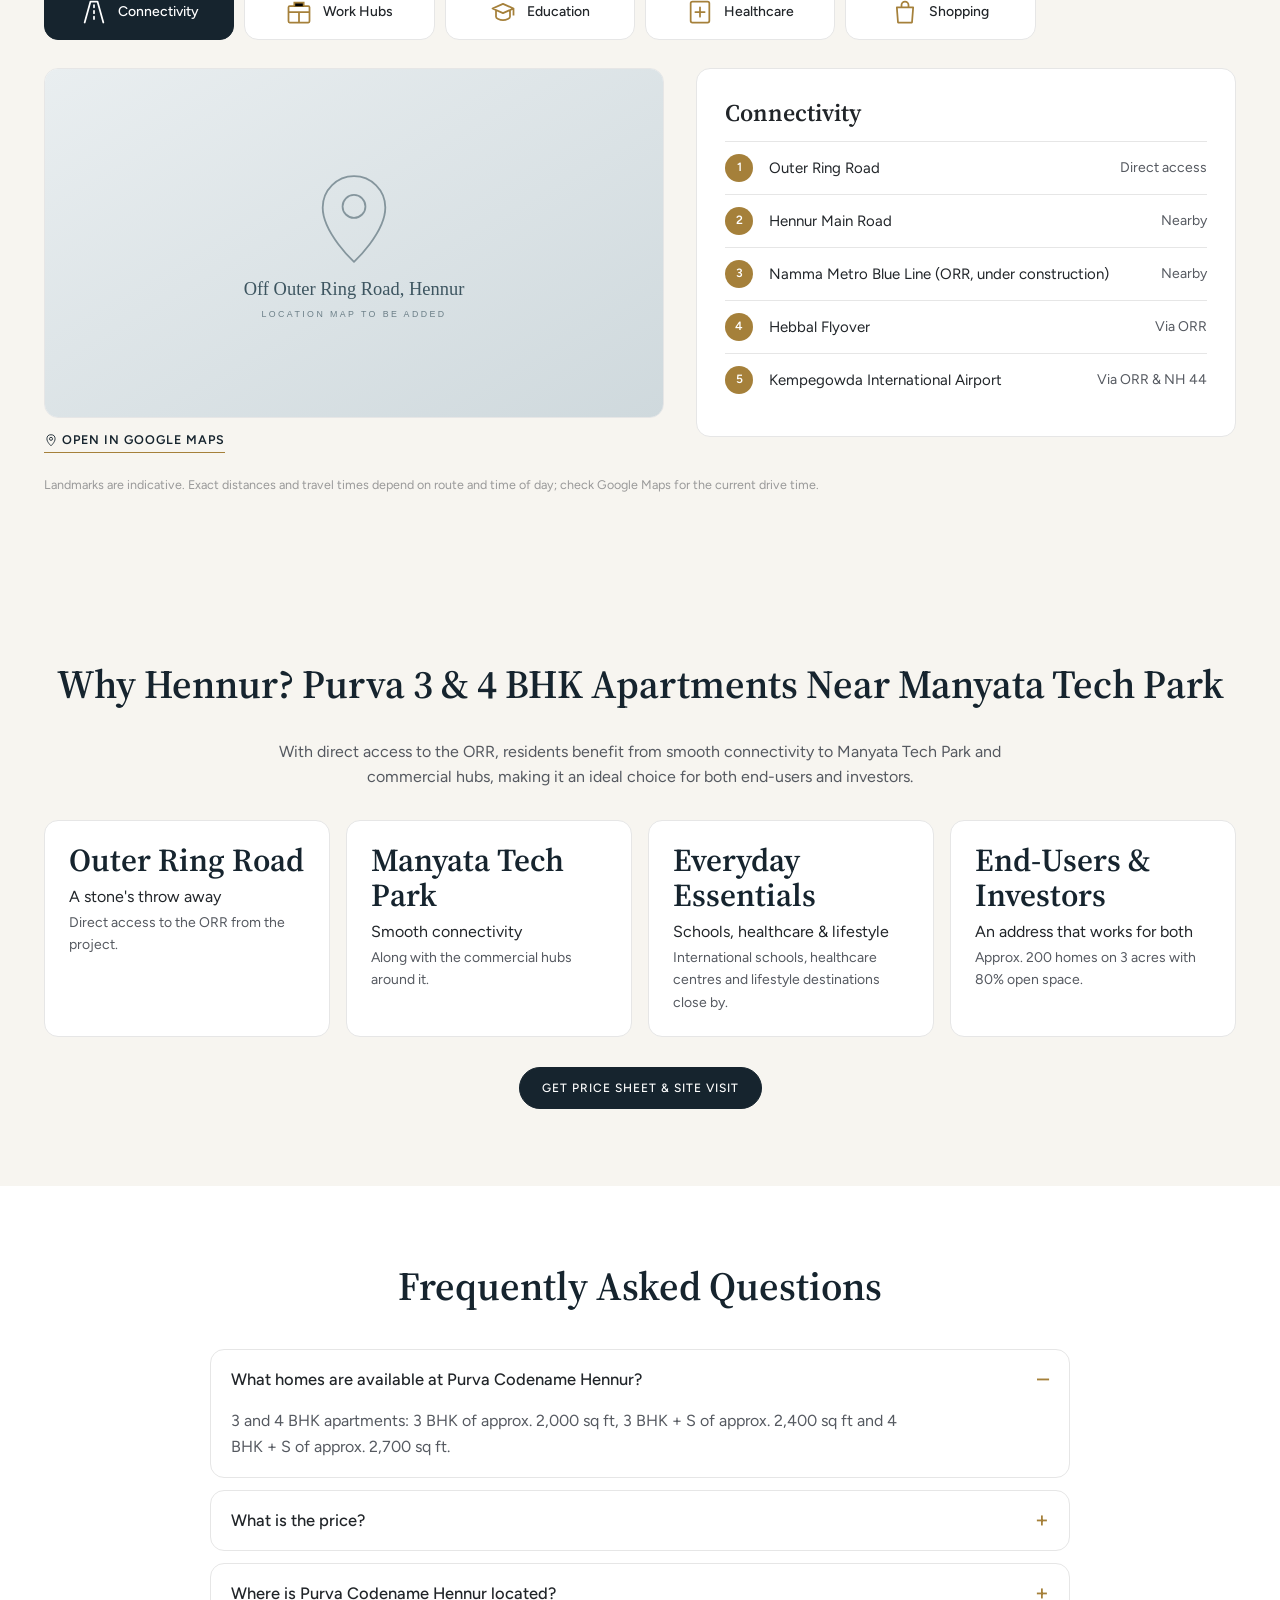
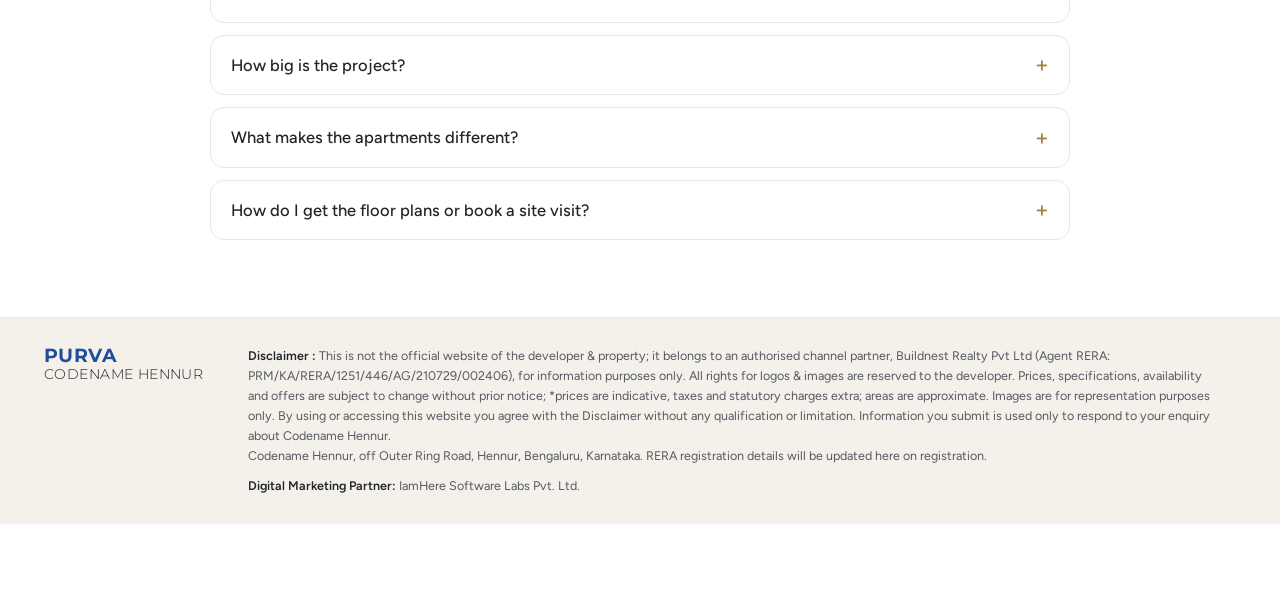
==== commit c9a771a0: "Speed up page load Serve smaller hero and gallery images first (full size only in the lightbox), rec" ====
--- a/index.html
+++ b/index.html
@@ -21,8 +21,11 @@
 
 <link rel="preconnect" href="https://fonts.googleapis.com">
 <link rel="preconnect" href="https://fonts.gstatic.com" crossorigin>
-<link href="https://fonts.googleapis.com/css2?family=Source+Serif+4:ital,opsz,wght@0,8..60,400;0,8..60,500;0,8..60,600;1,8..60,300;1,8..60,400&family=Figtree:wght@300;400;500;600&family=Cormorant+Garamond:ital,wght@0,500;1,500&family=Montserrat:wght@300;400;500;700&display=swap" rel="stylesheet">
-<link rel="preload" as="image" href="assets/img/hero-lifestyle.webp">
+<link rel="preload" as="style" href="https://fonts.googleapis.com/css2?family=Source+Serif+4:ital,opsz,wght@0,8..60,400;0,8..60,500;0,8..60,600;1,8..60,300;1,8..60,400&family=Figtree:wght@300;400;500;600&family=Montserrat:wght@300;400;500;700&display=swap">
+<link href="https://fonts.googleapis.com/css2?family=Source+Serif+4:ital,opsz,wght@0,8..60,400;0,8..60,500;0,8..60,600;1,8..60,300;1,8..60,400&family=Figtree:wght@300;400;500;600&family=Montserrat:wght@300;400;500;700&display=swap" rel="stylesheet" media="print" onload="this.media='all'">
+<noscript><link href="https://fonts.googleapis.com/css2?family=Source+Serif+4:ital,opsz,wght@0,8..60,400;0,8..60,500;0,8..60,600;1,8..60,300;1,8..60,400&family=Figtree:wght@300;400;500;600&family=Montserrat:wght@300;400;500;700&display=swap" rel="stylesheet"></noscript>
+<link rel="preload" as="image" href="assets/img/hero-1600.webp" imagesrcset="assets/img/hero-900.webp 900w, assets/img/hero-1600.webp 1600w" imagesizes="100vw" fetchpriority="high">
+<link rel="preload" as="style" href="assets/css/styles.css">
 <link rel="stylesheet" href="assets/css/styles.css">
 
 <script src="assets/js/config.js"></script>
@@ -101,7 +104,7 @@
 
 <!-- ============ BANNER ============ -->
 <section class="banner hero" id="hero" aria-label="Codename Hennur">
-  <img class="hero-slide" src="assets/img/hero-lifestyle.webp" width="1804" height="1004" alt="Poolside lounge deck lit at dusk, representative lifestyle image" fetchpriority="high">
+  <img class="hero-slide" src="assets/img/hero-1600.webp" srcset="assets/img/hero-900.webp 900w, assets/img/hero-1600.webp 1600w" sizes="100vw" width="1600" height="890" alt="Poolside lounge deck lit at dusk, representative lifestyle image" fetchpriority="high" decoding="async">
   <p class="hero-rep">Image for representation purposes only</p>
   <div class="hero-shade" aria-hidden="true"></div>
   <div class="wrap hero-grid">
@@ -201,14 +204,14 @@
   <div class="wrap">
     <h2 id="gallery-title" class="display center">Gallery</h2>
     <div class="g-grid">
-      <button class="js-lightbox" type="button" data-full="assets/img/g-living.webp" data-caption="Living room · Representative image"><img src="assets/img/g-living.webp" width="1251" height="698" loading="lazy" decoding="async" alt="Living room opening to a sunset-facing deck, representative image"></button>
-      <button class="js-lightbox" type="button" data-full="assets/img/g-bedroom-1.webp" data-caption="Master bedroom · Representative image"><img src="assets/img/g-bedroom-1.webp" width="1000" height="750" loading="lazy" decoding="async" alt="Master bedroom with a private sit-out, representative image"></button>
-      <button class="js-lightbox" type="button" data-full="assets/img/g-pool.webp" data-caption="Swimming pool · Representative image"><img src="assets/img/g-pool.webp" width="1252" height="705" loading="lazy" decoding="async" alt="Swimming pool with landscaped deck, representative image"></button>
-      <button class="js-lightbox" type="button" data-full="assets/img/g-bedroom-2.webp" data-caption="Bedroom · Representative image"><img src="assets/img/g-bedroom-2.webp" width="828" height="465" loading="lazy" decoding="async" alt="Sunlit bedroom, representative image"></button>
-      <button class="js-lightbox" type="button" data-full="assets/img/g-balcony.webp" data-caption="Balcony lounge · Representative image"><img src="assets/img/g-balcony.webp" width="748" height="420" loading="lazy" decoding="async" alt="Balcony lounge with open views, representative image"></button>
-      <button class="js-lightbox" type="button" data-full="assets/img/g-walkway.webp" data-caption="Landscaped walkway · Representative image"><img src="assets/img/g-walkway.webp" width="1803" height="1004" loading="lazy" decoding="async" alt="Landscaped walkway at dusk, representative image"></button>
-      <button class="js-lightbox" type="button" data-full="assets/img/g-lobby.webp" data-caption="Grand lobby · Representative image"><img src="assets/img/g-lobby.webp" width="1600" height="891" loading="lazy" decoding="async" alt="Double-height lobby with timber ceiling, representative image"></button>
-      <button class="js-lightbox" type="button" data-full="assets/img/g-living-2.webp" data-caption="Living and dining · Representative image"><img src="assets/img/g-living-2.webp" width="827" height="465" loading="lazy" decoding="async" alt="Living and dining room, representative image"></button>
+      <button class="js-lightbox" type="button" data-full="assets/img/g-living.webp" data-caption="Living room · Representative image"><img src="assets/img/g-living-sm.webp" width="1000" height="558" loading="lazy" decoding="async" alt="Living room opening to a sunset-facing deck, representative image"></button>
+      <button class="js-lightbox" type="button" data-full="assets/img/g-bedroom-1.webp" data-caption="Master bedroom · Representative image"><img src="assets/img/g-bedroom-1-sm.webp" width="720" height="540" loading="lazy" decoding="async" alt="Master bedroom with a private sit-out, representative image"></button>
+      <button class="js-lightbox" type="button" data-full="assets/img/g-pool.webp" data-caption="Swimming pool · Representative image"><img src="assets/img/g-pool-sm.webp" width="720" height="405" loading="lazy" decoding="async" alt="Swimming pool with landscaped deck, representative image"></button>
+      <button class="js-lightbox" type="button" data-full="assets/img/g-bedroom-2.webp" data-caption="Bedroom · Representative image"><img src="assets/img/g-bedroom-2-sm.webp" width="720" height="404" loading="lazy" decoding="async" alt="Sunlit bedroom, representative image"></button>
+      <button class="js-lightbox" type="button" data-full="assets/img/g-balcony.webp" data-caption="Balcony lounge · Representative image"><img src="assets/img/g-balcony-sm.webp" width="720" height="404" loading="lazy" decoding="async" alt="Balcony lounge with open views, representative image"></button>
+      <button class="js-lightbox" type="button" data-full="assets/img/g-walkway.webp" data-caption="Landscaped walkway · Representative image"><img src="assets/img/g-walkway-sm.webp" width="720" height="401" loading="lazy" decoding="async" alt="Landscaped walkway at dusk, representative image"></button>
+      <button class="js-lightbox" type="button" data-full="assets/img/g-lobby.webp" data-caption="Grand lobby · Representative image"><img src="assets/img/g-lobby-sm.webp" width="720" height="401" loading="lazy" decoding="async" alt="Double-height lobby with timber ceiling, representative image"></button>
+      <button class="js-lightbox" type="button" data-full="assets/img/g-living-2.webp" data-caption="Living and dining · Representative image"><img src="assets/img/g-living-2-sm.webp" width="720" height="405" loading="lazy" decoding="async" alt="Living and dining room, representative image"></button>
     </div>
     <p class="fineprint center">Representative lifestyle and interior images, shown for reference only; they are not images of the actual project. Actual design, specifications and finishes may vary.</p>
   </div>
@@ -226,10 +229,10 @@
         <li><button class="am-tab" type="button" role="tab" aria-selected="false" data-target="am-sport"><span class="am-ic"><svg aria-hidden="true" width="26" height="26"><use href="#a-sport"/></svg></span>Recharge: Sports &amp; Fitness</button></li>
       </ul>
       <div class="am-panels">
-        <figure class="am-panel is-active" id="am-green" role="tabpanel"><img src="assets/img/am-green.webp" width="1400" height="688" loading="lazy" decoding="async" alt="Landscaped garden walk at sunset, representative image"><figcaption>About 80% of the 3-acre site is kept as open space, so a single tower of two wings stands in landscaped grounds. <span class="am-rep">Representative image, not of the actual project.</span></figcaption></figure>
-        <figure class="am-panel" id="am-club" role="tabpanel" hidden><img src="assets/img/am-club.webp" width="1400" height="733" loading="lazy" decoding="async" alt="Clubhouse games lounge, representative image"><figcaption>Part of the 20+ amenities planned at Codename Hennur. The full amenity list is shared along with the price sheet. <span class="am-rep">Representative image, not of the actual project.</span></figcaption></figure>
-        <figure class="am-panel" id="am-relax" role="tabpanel" hidden><img src="assets/img/am-pool.webp" width="1400" height="699" loading="lazy" decoding="async" alt="Pool deck with loungers seen from above, representative image"><figcaption>Part of the 20+ amenities planned at Codename Hennur. The full amenity list is shared along with the price sheet. <span class="am-rep">Representative image, not of the actual project.</span></figcaption></figure>
-        <figure class="am-panel" id="am-sport" role="tabpanel" hidden><img src="assets/img/am-sport.webp" width="1252" height="705" loading="lazy" decoding="async" alt="Sports courts set among trees, representative image"><figcaption>Part of the 20+ amenities planned at Codename Hennur. The full amenity list is shared along with the price sheet. <span class="am-rep">Representative image, not of the actual project.</span></figcaption></figure>
+        <figure class="am-panel is-active" id="am-green" role="tabpanel"><img src="assets/img/am-green-sm.webp" width="1000" height="491" loading="lazy" decoding="async" alt="Landscaped garden walk at sunset, representative image"><figcaption>About 80% of the 3-acre site is kept as open space, so a single tower of two wings stands in landscaped grounds. <span class="am-rep">Representative image, not of the actual project.</span></figcaption></figure>
+        <figure class="am-panel" id="am-club" role="tabpanel" hidden><img src="assets/img/am-club-sm.webp" width="1000" height="524" loading="lazy" decoding="async" alt="Clubhouse games lounge, representative image"><figcaption>Part of the 20+ amenities planned at Codename Hennur. The full amenity list is shared along with the price sheet. <span class="am-rep">Representative image, not of the actual project.</span></figcaption></figure>
+        <figure class="am-panel" id="am-relax" role="tabpanel" hidden><img src="assets/img/am-pool-sm.webp" width="1000" height="499" loading="lazy" decoding="async" alt="Pool deck with loungers seen from above, representative image"><figcaption>Part of the 20+ amenities planned at Codename Hennur. The full amenity list is shared along with the price sheet. <span class="am-rep">Representative image, not of the actual project.</span></figcaption></figure>
+        <figure class="am-panel" id="am-sport" role="tabpanel" hidden><img src="assets/img/am-sport-sm.webp" width="1000" height="563" loading="lazy" decoding="async" alt="Sports courts set among trees, representative image"><figcaption>Part of the 20+ amenities planned at Codename Hennur. The full amenity list is shared along with the price sheet. <span class="am-rep">Representative image, not of the actual project.</span></figcaption></figure>
       </div>
     </div>
   </div>
@@ -313,7 +316,7 @@
   <button class="modal-close" type="button" aria-label="Close" data-close><svg aria-hidden="true" width="18" height="18"><use href="#i-close"/></svg></button>
   <div class="modal-grid">
     <aside class="modal-offer">
-      <img class="modal-photo" src="assets/img/hero-lifestyle.webp" width="1804" height="1004" alt="" decoding="async">
+      <img class="modal-photo" src="assets/img/hero-900.webp" width="900" height="501" alt="" loading="lazy" decoding="async">
       <div class="modal-offer-inner">
         <p class="pv-mark pv-modal"><span class="pv-purva">Purva</span><span class="pv-name">Codename Hennur</span><span class="pv-loc">Off Outer Ring Road</span></p>
         <p class="modal-eyebrow">3 &amp; 4 BHK · Off Outer Ring Road</p>
--- a/assets/css/styles.css
+++ b/assets/css/styles.css
@@ -522,7 +522,7 @@
 .sw-mark { margin: 0; display: inline-flex; flex-direction: column; align-items: center; color: #fff; line-height: 1; }
 .sw-by { display: flex; align-items: center; gap: 12px; font-family: var(--sans); font-size: clamp(10.5px, .95vw, 13px); font-weight: 600; letter-spacing: .5em; text-transform: uppercase; color: #e7d3ad; margin-right: -.5em; }
 .sw-by::before, .sw-by::after { content: ""; width: 28px; height: 1px; background: currentColor; opacity: .7; }
-.sw-name { font-family: "SW Cormorant", "Cormorant Garamond", Georgia, serif; font-weight: 500; font-size: clamp(54px, 6.4vw, 96px); letter-spacing: -.005em; margin-top: 6px; }
+.sw-name { font-family: Georgia, serif; font-weight: 500; font-size: clamp(54px, 6.4vw, 96px); letter-spacing: -.005em; margin-top: 6px; }
 .sw-name i { font-style: italic; color: #e7c56f; background: linear-gradient(100deg, #f3dc9a 0%, #e0b65a 55%, #c99a3f 100%); -webkit-background-clip: text; background-clip: text; -webkit-text-fill-color: transparent; padding-right: .06em; text-shadow: none; }
 .sw-sprig { width: clamp(170px, 18vw, 260px); height: auto; margin-top: 2px; color: #e0b65a; filter: drop-shadow(0 2px 6px rgba(0,0,0,.35)); }
 @media (min-width: 900px) { .sw-mark { align-items: flex-start; } .sw-sprig { margin-left: 8px; } }
@@ -707,20 +707,20 @@
   --band-2: #f4f1ea;
 }
 .btn:hover, .side-tab:hover, .hdr-visit:hover { background: #0c161d; }
-.sw-name { font-family: "Cormorant Garamond", Georgia, serif; }
+.sw-name { font-family: Georgia, serif; }
 .cr-img, .fp-img { background: #eee8dc; }
 /* single hero image: no cross-fade */
 .hero > .hero-slide { animation: none; opacity: 1; object-position: 62% 55%; }
 /* text wordmark (no project logo supplied yet) */
 .ch-brand { display: inline-flex; flex-direction: column; justify-content: center; min-height: 44px; text-decoration: none; color: var(--ink); line-height: 1; }
 .ch-brand small { font-size: 9.5px; font-weight: 600; letter-spacing: .42em; text-transform: uppercase; color: var(--beige); }
-.ch-brand b { font-family: "Cormorant Garamond", Georgia, serif; font-style: italic; font-weight: 500; font-size: 30px; letter-spacing: .01em; margin-top: 3px; }
+.ch-brand b { font-family: Georgia, serif; font-style: italic; font-weight: 500; font-size: 30px; letter-spacing: .01em; margin-top: 3px; }
 .hero-copy .sw-mark { margin-bottom: 18px; }
 .sw-mark.sw-dark { color: var(--dark); align-items: center; }
 .sw-mark.sw-dark .sw-by { color: var(--beige); }
 .sw-mark.sw-dark .sw-name { font-size: clamp(46px, 4.6vw, 64px); }
 .sw-mark.sw-dark .sw-name i { background: none; -webkit-text-fill-color: currentColor; color: var(--dark); }
-.foot-word { font-family: "Cormorant Garamond", Georgia, serif; font-style: italic; font-size: 26px; color: var(--dark); line-height: 1; }
+.foot-word { font-family: Georgia, serif; font-style: italic; font-size: 26px; color: var(--dark); line-height: 1; }
 .foot-word small { display: block; font-family: var(--sans); font-style: normal; font-size: 9px; font-weight: 600; letter-spacing: .38em; text-transform: uppercase; color: var(--beige); margin-bottom: 4px; }
 /* Why Hennur cards */
 .why-hennur { background: var(--band); }
--- a/assets/css/styles.css
+++ b/assets/css/styles.css
@@ -522,7 +522,7 @@
 .sw-mark { margin: 0; display: inline-flex; flex-direction: column; align-items: center; color: #fff; line-height: 1; }
 .sw-by { display: flex; align-items: center; gap: 12px; font-family: var(--sans); font-size: clamp(10.5px, .95vw, 13px); font-weight: 600; letter-spacing: .5em; text-transform: uppercase; color: #e7d3ad; margin-right: -.5em; }
 .sw-by::before, .sw-by::after { content: ""; width: 28px; height: 1px; background: currentColor; opacity: .7; }
-.sw-name { font-family: "SW Cormorant", "Cormorant Garamond", Georgia, serif; font-weight: 500; font-size: clamp(54px, 6.4vw, 96px); letter-spacing: -.005em; margin-top: 6px; }
+.sw-name { font-family: Georgia, serif; font-weight: 500; font-size: clamp(54px, 6.4vw, 96px); letter-spacing: -.005em; margin-top: 6px; }
 .sw-name i { font-style: italic; color: #e7c56f; background: linear-gradient(100deg, #f3dc9a 0%, #e0b65a 55%, #c99a3f 100%); -webkit-background-clip: text; background-clip: text; -webkit-text-fill-color: transparent; padding-right: .06em; text-shadow: none; }
 .sw-sprig { width: clamp(170px, 18vw, 260px); height: auto; margin-top: 2px; color: #e0b65a; filter: drop-shadow(0 2px 6px rgba(0,0,0,.35)); }
 @media (min-width: 900px) { .sw-mark { align-items: flex-start; } .sw-sprig { margin-left: 8px; } }
@@ -707,20 +707,20 @@
   --band-2: #f4f1ea;
 }
 .btn:hover, .side-tab:hover, .hdr-visit:hover { background: #0c161d; }
-.sw-name { font-family: "Cormorant Garamond", Georgia, serif; }
+.sw-name { font-family: Georgia, serif; }
 .cr-img, .fp-img { background: #eee8dc; }
 /* single hero image: no cross-fade */
 .hero > .hero-slide { animation: none; opacity: 1; object-position: 62% 55%; }
 /* text wordmark (no project logo supplied yet) */
 .ch-brand { display: inline-flex; flex-direction: column; justify-content: center; min-height: 44px; text-decoration: none; color: var(--ink); line-height: 1; }
 .ch-brand small { font-size: 9.5px; font-weight: 600; letter-spacing: .42em; text-transform: uppercase; color: var(--beige); }
-.ch-brand b { font-family: "Cormorant Garamond", Georgia, serif; font-style: italic; font-weight: 500; font-size: 30px; letter-spacing: .01em; margin-top: 3px; }
+.ch-brand b { font-family: Georgia, serif; font-style: italic; font-weight: 500; font-size: 30px; letter-spacing: .01em; margin-top: 3px; }
 .hero-copy .sw-mark { margin-bottom: 18px; }
 .sw-mark.sw-dark { color: var(--dark); align-items: center; }
 .sw-mark.sw-dark .sw-by { color: var(--beige); }
 .sw-mark.sw-dark .sw-name { font-size: clamp(46px, 4.6vw, 64px); }
 .sw-mark.sw-dark .sw-name i { background: none; -webkit-text-fill-color: currentColor; color: var(--dark); }
-.foot-word { font-family: "Cormorant Garamond", Georgia, serif; font-style: italic; font-size: 26px; color: var(--dark); line-height: 1; }
+.foot-word { font-family: Georgia, serif; font-style: italic; font-size: 26px; color: var(--dark); line-height: 1; }
 .foot-word small { display: block; font-family: var(--sans); font-style: normal; font-size: 9px; font-weight: 600; letter-spacing: .38em; text-transform: uppercase; color: var(--beige); margin-bottom: 4px; }
 /* Why Hennur cards */
 .why-hennur { background: var(--band); }
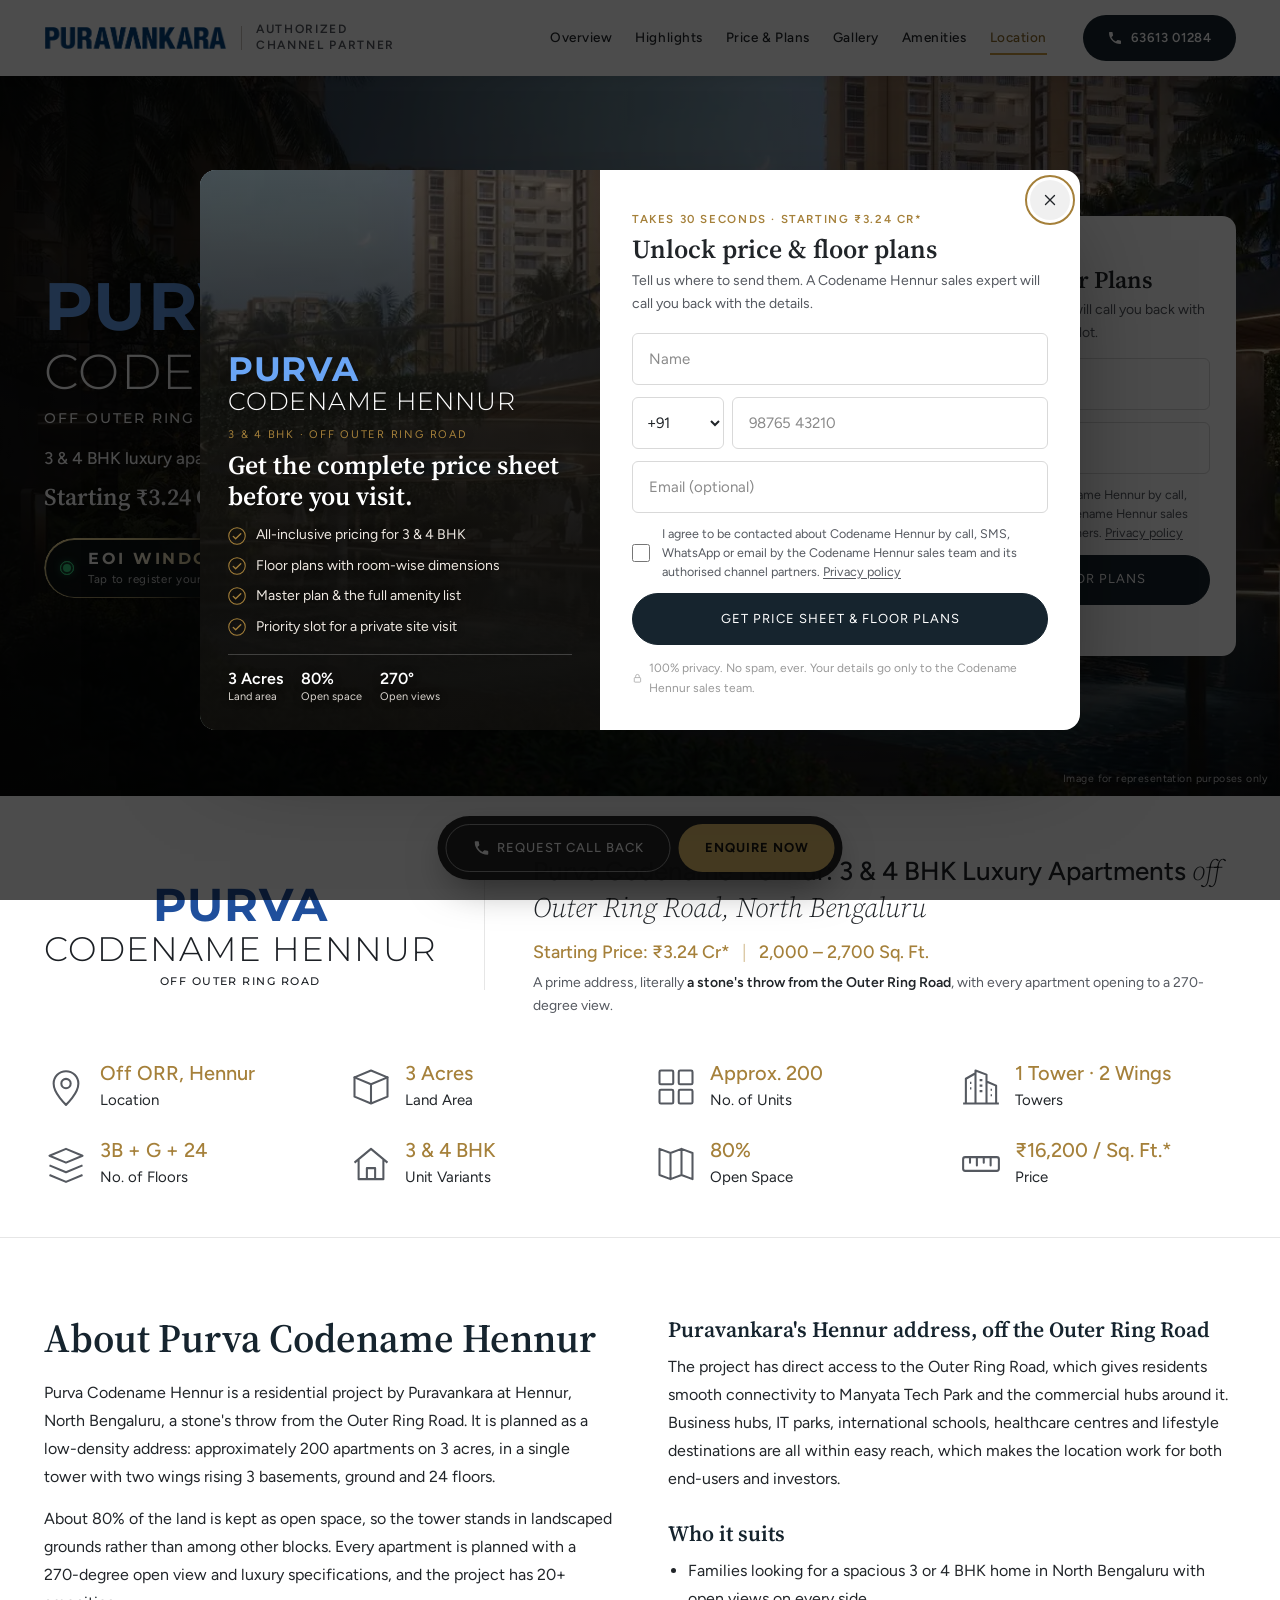
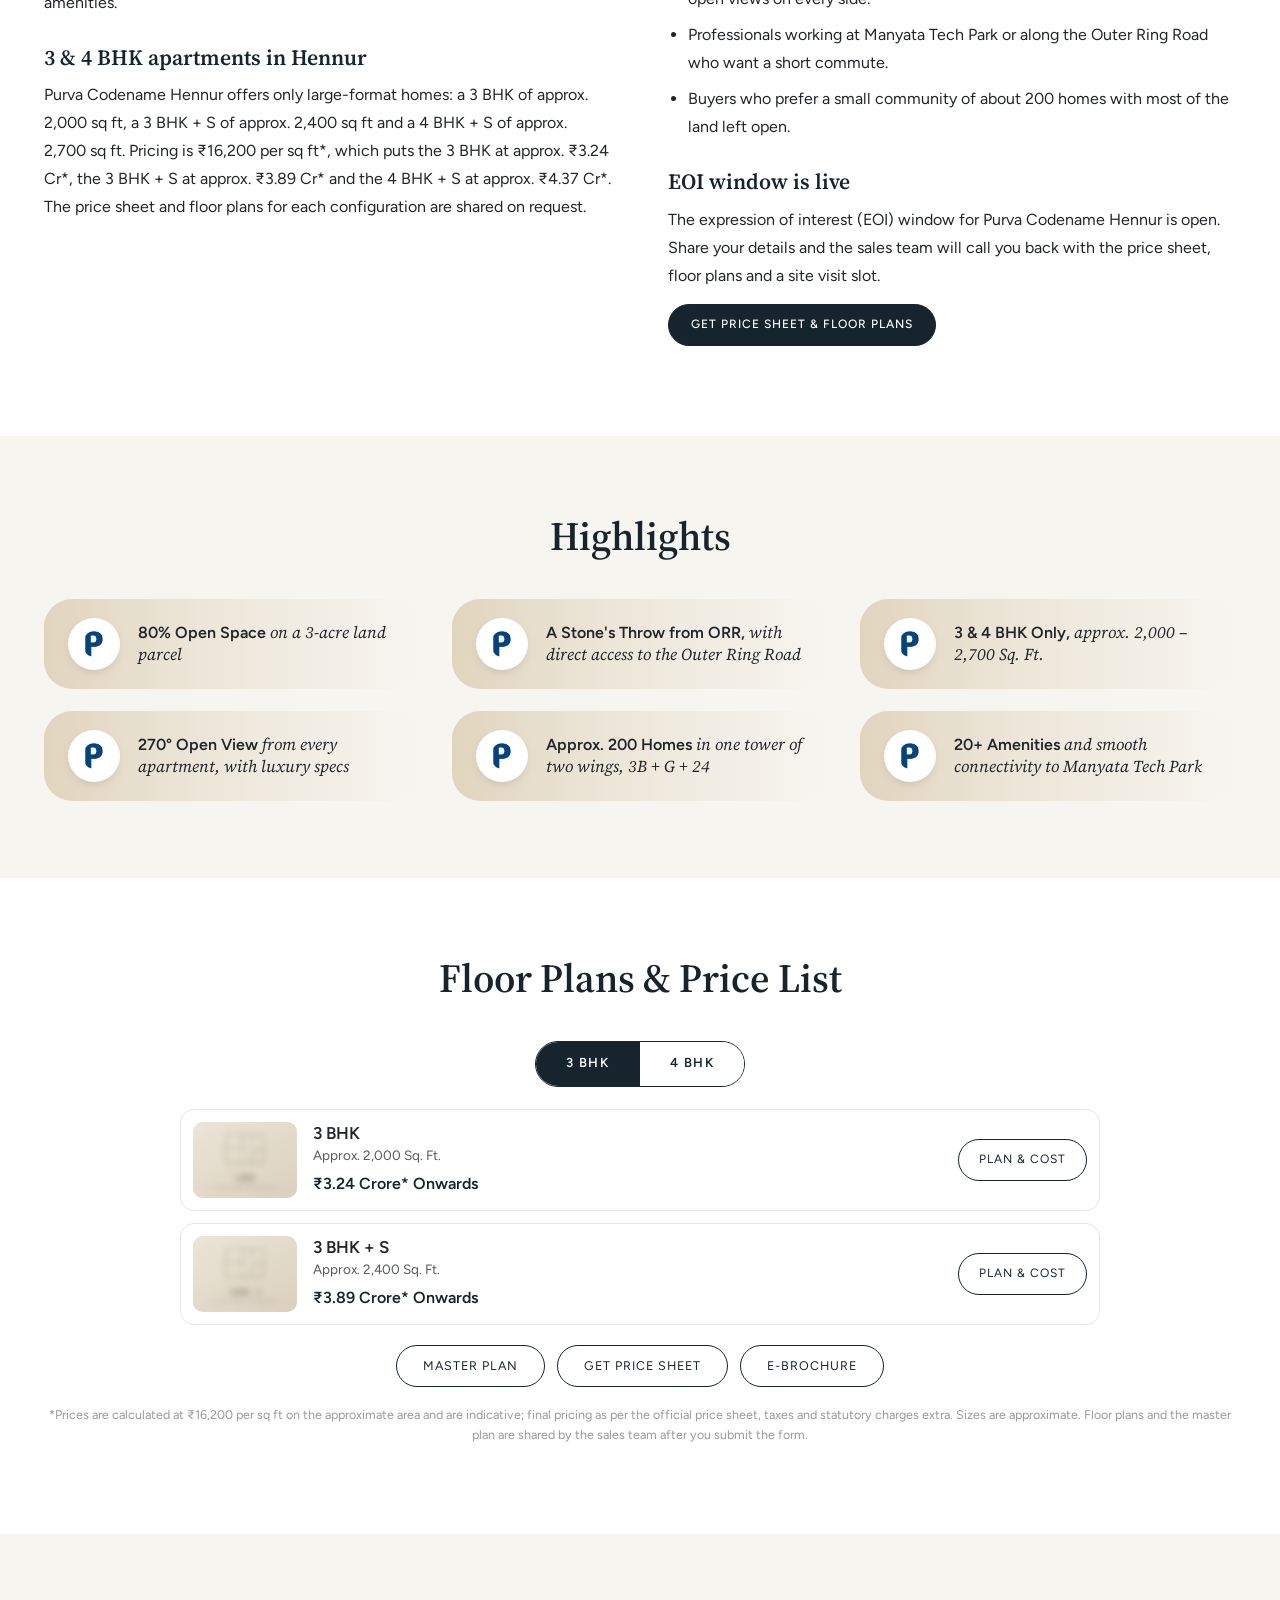
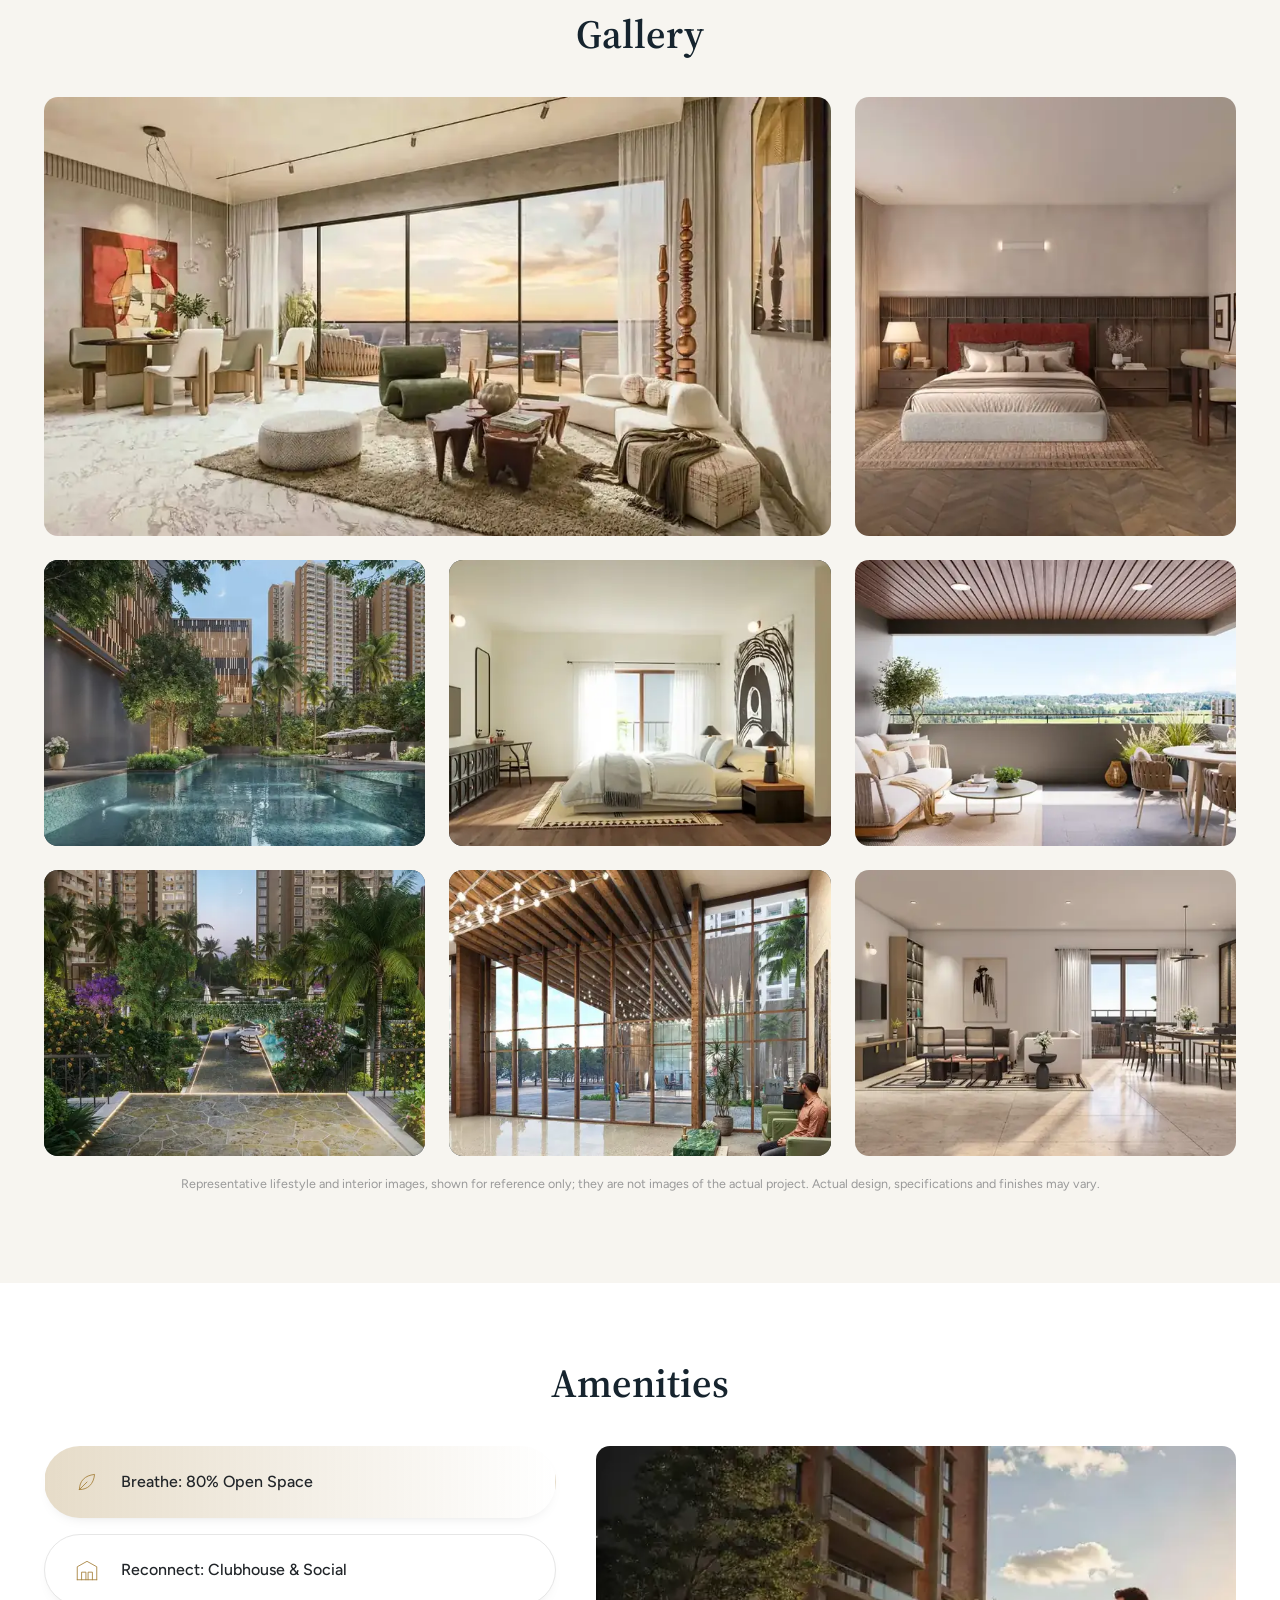
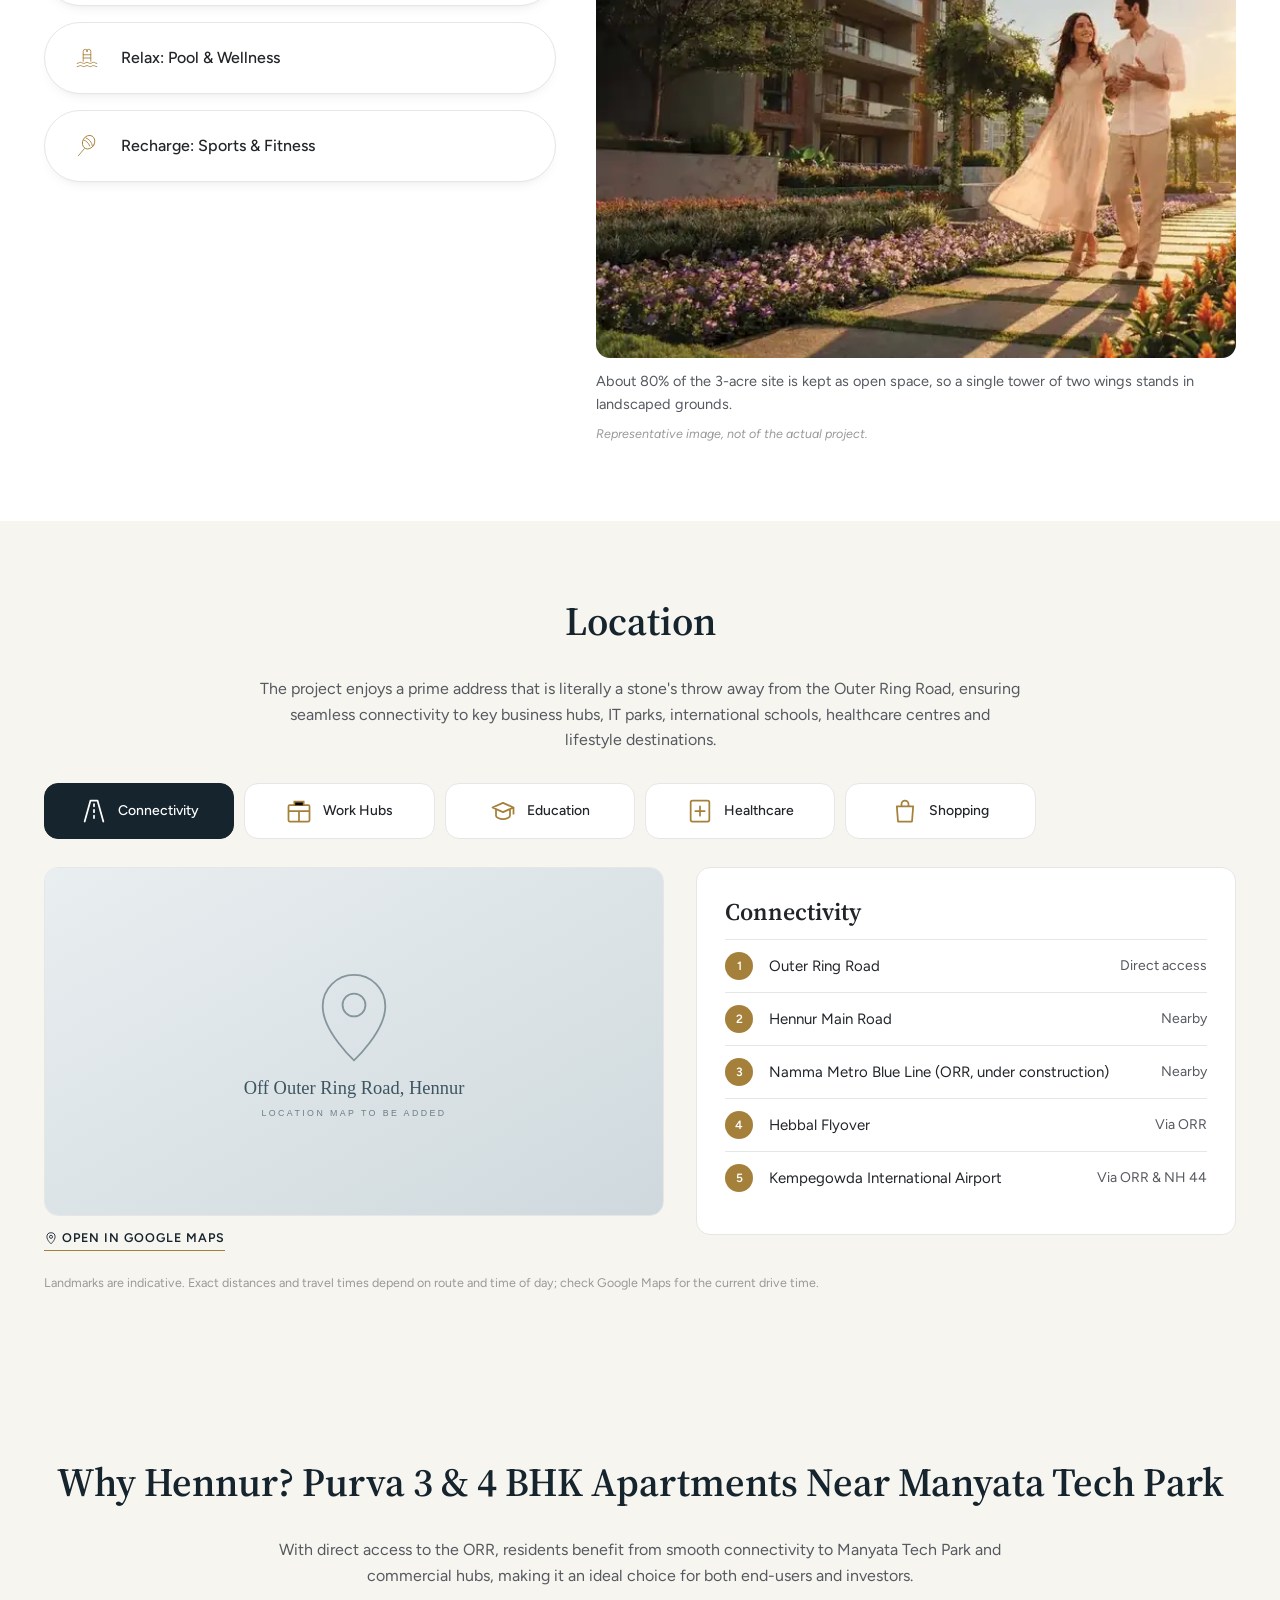
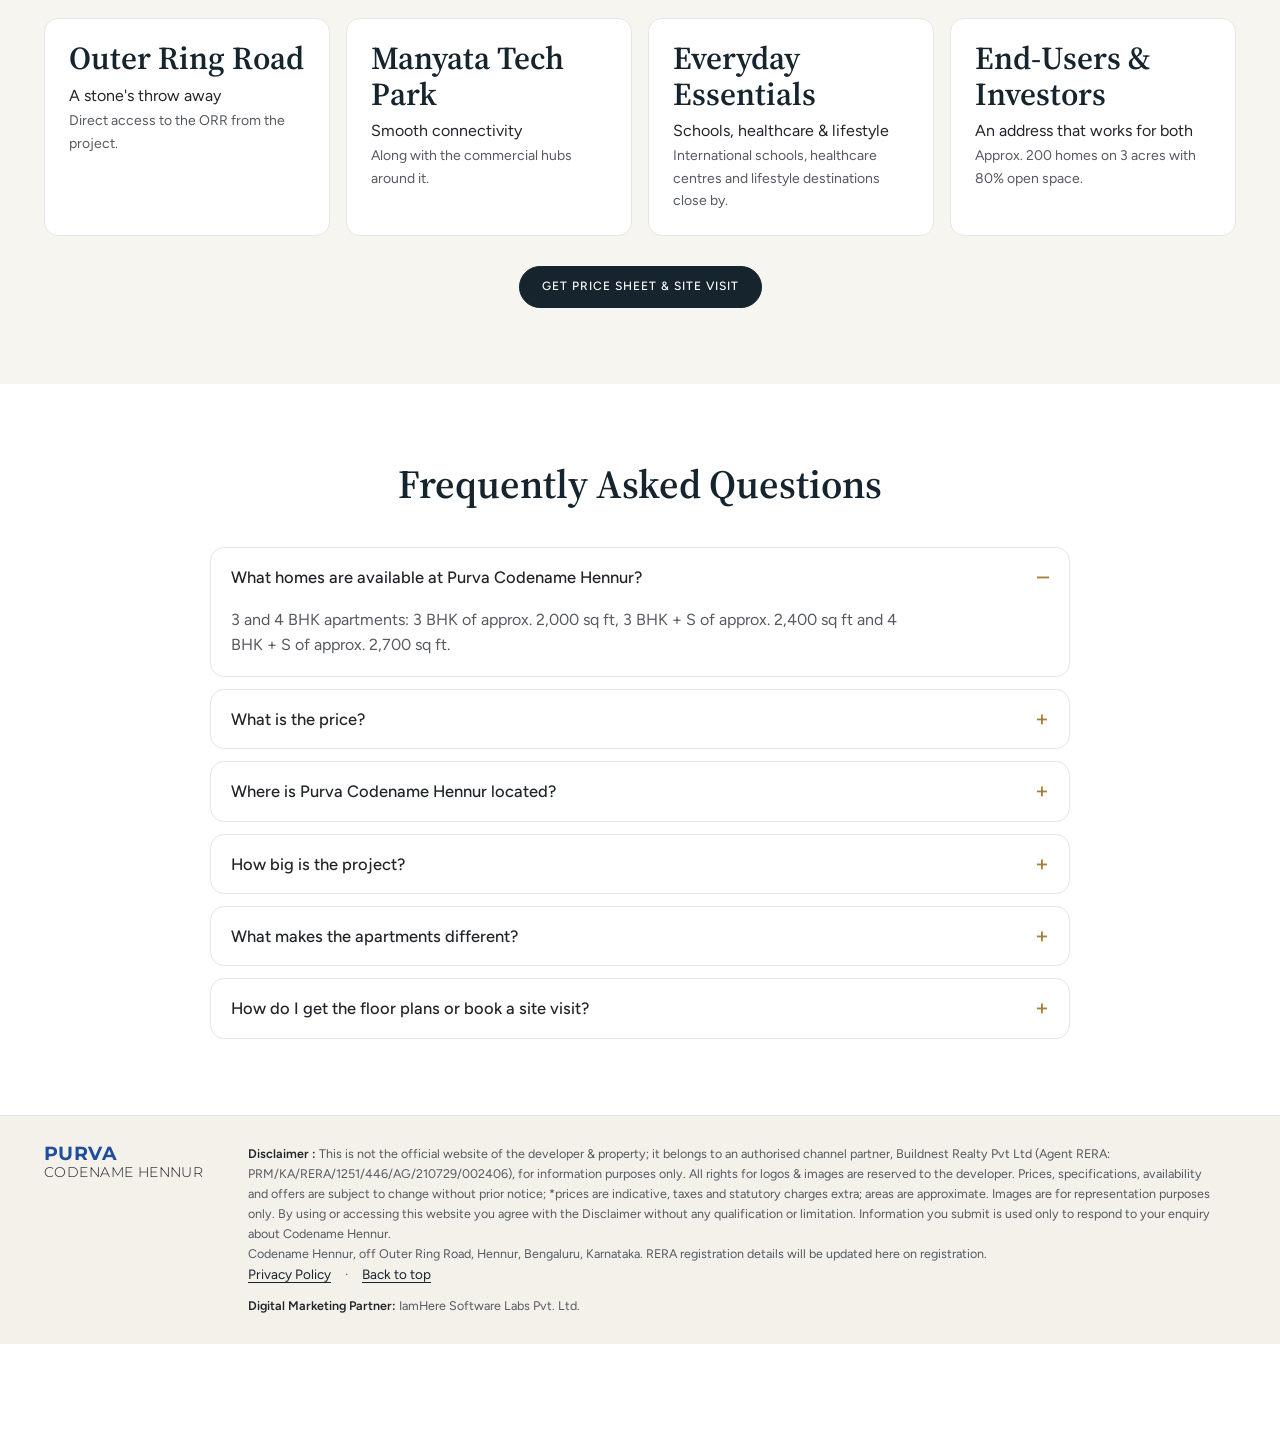
==== commit 315093f2: "Add project overview content and a privacy policy page Adds an About section with written content on" ====
--- a/index.html
+++ b/index.html
@@ -148,6 +148,32 @@
   </div>
 </section>
 
+<!-- ============ ABOUT THE PROJECT ============ -->
+<section class="section about-proj" id="about-project" aria-labelledby="about-title">
+  <div class="wrap about-proj-grid">
+    <div>
+      <h2 id="about-title" class="display">About Purva Codename Hennur</h2>
+      <p>Purva Codename Hennur is a residential project by Puravankara at Hennur, North Bengaluru, a stone's throw from the Outer Ring Road. It is planned as a low-density address: approximately 200 apartments on 3 acres, in a single tower with two wings rising 3 basements, ground and 24 floors.</p>
+      <p>About 80% of the land is kept as open space, so the tower stands in landscaped grounds rather than among other blocks. Every apartment is planned with a 270-degree open view and luxury specifications, and the project has 20+ amenities.</p>
+      <h3>3 &amp; 4 BHK apartments in Hennur</h3>
+      <p>Purva Codename Hennur offers only large-format homes: a 3 BHK of approx. 2,000 sq ft, a 3 BHK + S of approx. 2,400 sq ft and a 4 BHK + S of approx. 2,700 sq ft. Pricing is ₹16,200 per sq ft*, which puts the 3 BHK at approx. ₹3.24 Cr*, the 3 BHK + S at approx. ₹3.89 Cr* and the 4 BHK + S at approx. ₹4.37 Cr*. The price sheet and floor plans for each configuration are shared on request.</p>
+    </div>
+    <div>
+      <h3>Puravankara's Hennur address, off the Outer Ring Road</h3>
+      <p>The project has direct access to the Outer Ring Road, which gives residents smooth connectivity to Manyata Tech Park and the commercial hubs around it. Business hubs, IT parks, international schools, healthcare centres and lifestyle destinations are all within easy reach, which makes the location work for both end-users and investors.</p>
+      <h3>Who it suits</h3>
+      <ul class="about-proj-list">
+        <li>Families looking for a spacious 3 or 4 BHK home in North Bengaluru with open views on every side.</li>
+        <li>Professionals working at Manyata Tech Park or along the Outer Ring Road who want a short commute.</li>
+        <li>Buyers who prefer a small community of about 200 homes with most of the land left open.</li>
+      </ul>
+      <h3>EOI window is live</h3>
+      <p>The expression of interest (EOI) window for Purva Codename Hennur is open. Share your details and the sales team will call you back with the price sheet, floor plans and a site visit slot.</p>
+      <p><button class="btn js-open-enquiry" type="button" data-cta="about_cta" data-intent="price">Get Price Sheet &amp; Floor Plans</button></p>
+    </div>
+  </div>
+</section>
+
 <!-- ============ HIGHLIGHTS ============ -->
 <section class="section highlights" id="highlights" aria-labelledby="hl-title">
   <div class="wrap">
@@ -294,6 +320,7 @@
     <div class="foot-text">
       <p class="disclaimer"><strong>Disclaimer :</strong> This is not the official website of the developer &amp; property; it belongs to an authorised channel partner, Buildnest Realty Pvt Ltd (Agent RERA: PRM/KA/RERA/1251/446/AG/210729/002406), for information purposes only. All rights for logos &amp; images are reserved to the developer. Prices, specifications, availability and offers are subject to change without prior notice; *prices are indicative, taxes and statutory charges extra; areas are approximate. Images are for representation purposes only. By using or accessing this website you agree with the Disclaimer without any qualification or limitation. Information you submit is used only to respond to your enquiry about Codename Hennur.</p>
       <p class="disclaimer">Codename Hennur, off Outer Ring Road, Hennur, Bengaluru, Karnataka. RERA registration details will be updated here on registration.</p>
+      <p class="disclaimer foot-links"><a href="privacy.html">Privacy Policy</a> · <a href="#top">Back to top</a></p>
       <p class="disclaimer foot-credits"><strong>Digital Marketing Partner:</strong> IamHere Software Labs Pvt. Ltd.</p>
     </div>
   </div>
@@ -390,7 +417,7 @@
     </div>
     <label class="consent">
       <input type="checkbox" name="consent" required>
-      <span class="consent-text">I agree to be contacted about Codename Hennur by call, SMS, WhatsApp or email by <span class="js-consent-entity"></span>.</span>
+      <span class="consent-text">I agree to be contacted about Codename Hennur by call, SMS, WhatsApp or email by <span class="js-consent-entity"></span>. <a href="privacy.html" target="_blank" rel="noopener">Privacy policy</a></span>
     </label>
     <p class="err" id="tpl-consent-err" aria-live="polite"></p>
     <button class="btn-outline btn-submit" type="submit">Submit</button>
--- a/assets/css/styles.css
+++ b/assets/css/styles.css
@@ -790,3 +790,24 @@
 @media (prefers-reduced-motion: reduce) { .eoi-cta::before, .eoi-cta::after, .eoi-ping::before, .eoi-ping::after { animation: none; } .eoi-cta::after { display: none; } }
 /* header call button: icon only on phones, so the logo lockup and menu still fit */
 @media (max-width: 480px) { .header-inner .hdr-call { width: 40px; min-height: 40px; padding: 0; gap: 0; } .header-inner .hdr-call span { display: none; } }
+/* About-the-project text section */
+.about-proj { background: var(--white); }
+.about-proj-grid { display: grid; grid-template-columns: 1fr; gap: 8px 56px; }
+.about-proj h2 { margin: 0 0 18px; }
+.about-proj h3 { font-family: var(--serif); font-weight: 600; font-size: clamp(19px, 1.7vw, 22px); line-height: 1.3; color: var(--dark); margin: 26px 0 10px; }
+.about-proj-grid > div > h3:first-child { margin-top: 0; }
+.about-proj p, .about-proj li { font-size: 16px; line-height: 1.75; color: var(--ink); margin: 0 0 14px; }
+.about-proj-list { margin: 0 0 14px; padding-left: 20px; }
+.about-proj-list li { margin-bottom: 8px; }
+@media (min-width: 900px) { .about-proj-grid { grid-template-columns: 1fr 1fr; } }
+/* footer links and privacy page */
+.foot-links a, .policy a { color: var(--dark); text-decoration: underline; text-underline-offset: 3px; }
+.policy { padding: 56px 0 72px; background: var(--white); }
+.policy-wrap { max-width: 820px; }
+.policy h1 { margin: 0 0 6px; }
+.policy-date { color: var(--muted, #6b6b6b); font-size: 14px; margin: 0 0 28px; }
+.policy h2 { font-family: var(--serif); font-weight: 600; font-size: 22px; color: var(--dark); margin: 34px 0 12px; }
+.policy p, .policy li { font-size: 16px; line-height: 1.75; color: var(--ink); margin: 0 0 12px; }
+.policy ul { margin: 0 0 12px; padding-left: 20px; }
+.policy-back { margin-top: 36px; }
+.consent a { color: inherit; text-decoration: underline; text-underline-offset: 2px; }
--- a/assets/css/styles.css
+++ b/assets/css/styles.css
@@ -790,3 +790,24 @@
 @media (prefers-reduced-motion: reduce) { .eoi-cta::before, .eoi-cta::after, .eoi-ping::before, .eoi-ping::after { animation: none; } .eoi-cta::after { display: none; } }
 /* header call button: icon only on phones, so the logo lockup and menu still fit */
 @media (max-width: 480px) { .header-inner .hdr-call { width: 40px; min-height: 40px; padding: 0; gap: 0; } .header-inner .hdr-call span { display: none; } }
+/* About-the-project text section */
+.about-proj { background: var(--white); }
+.about-proj-grid { display: grid; grid-template-columns: 1fr; gap: 8px 56px; }
+.about-proj h2 { margin: 0 0 18px; }
+.about-proj h3 { font-family: var(--serif); font-weight: 600; font-size: clamp(19px, 1.7vw, 22px); line-height: 1.3; color: var(--dark); margin: 26px 0 10px; }
+.about-proj-grid > div > h3:first-child { margin-top: 0; }
+.about-proj p, .about-proj li { font-size: 16px; line-height: 1.75; color: var(--ink); margin: 0 0 14px; }
+.about-proj-list { margin: 0 0 14px; padding-left: 20px; }
+.about-proj-list li { margin-bottom: 8px; }
+@media (min-width: 900px) { .about-proj-grid { grid-template-columns: 1fr 1fr; } }
+/* footer links and privacy page */
+.foot-links a, .policy a { color: var(--dark); text-decoration: underline; text-underline-offset: 3px; }
+.policy { padding: 56px 0 72px; background: var(--white); }
+.policy-wrap { max-width: 820px; }
+.policy h1 { margin: 0 0 6px; }
+.policy-date { color: var(--muted, #6b6b6b); font-size: 14px; margin: 0 0 28px; }
+.policy h2 { font-family: var(--serif); font-weight: 600; font-size: 22px; color: var(--dark); margin: 34px 0 12px; }
+.policy p, .policy li { font-size: 16px; line-height: 1.75; color: var(--ink); margin: 0 0 12px; }
+.policy ul { margin: 0 0 12px; padding-left: 20px; }
+.policy-back { margin-top: 36px; }
+.consent a { color: inherit; text-decoration: underline; text-underline-offset: 2px; }
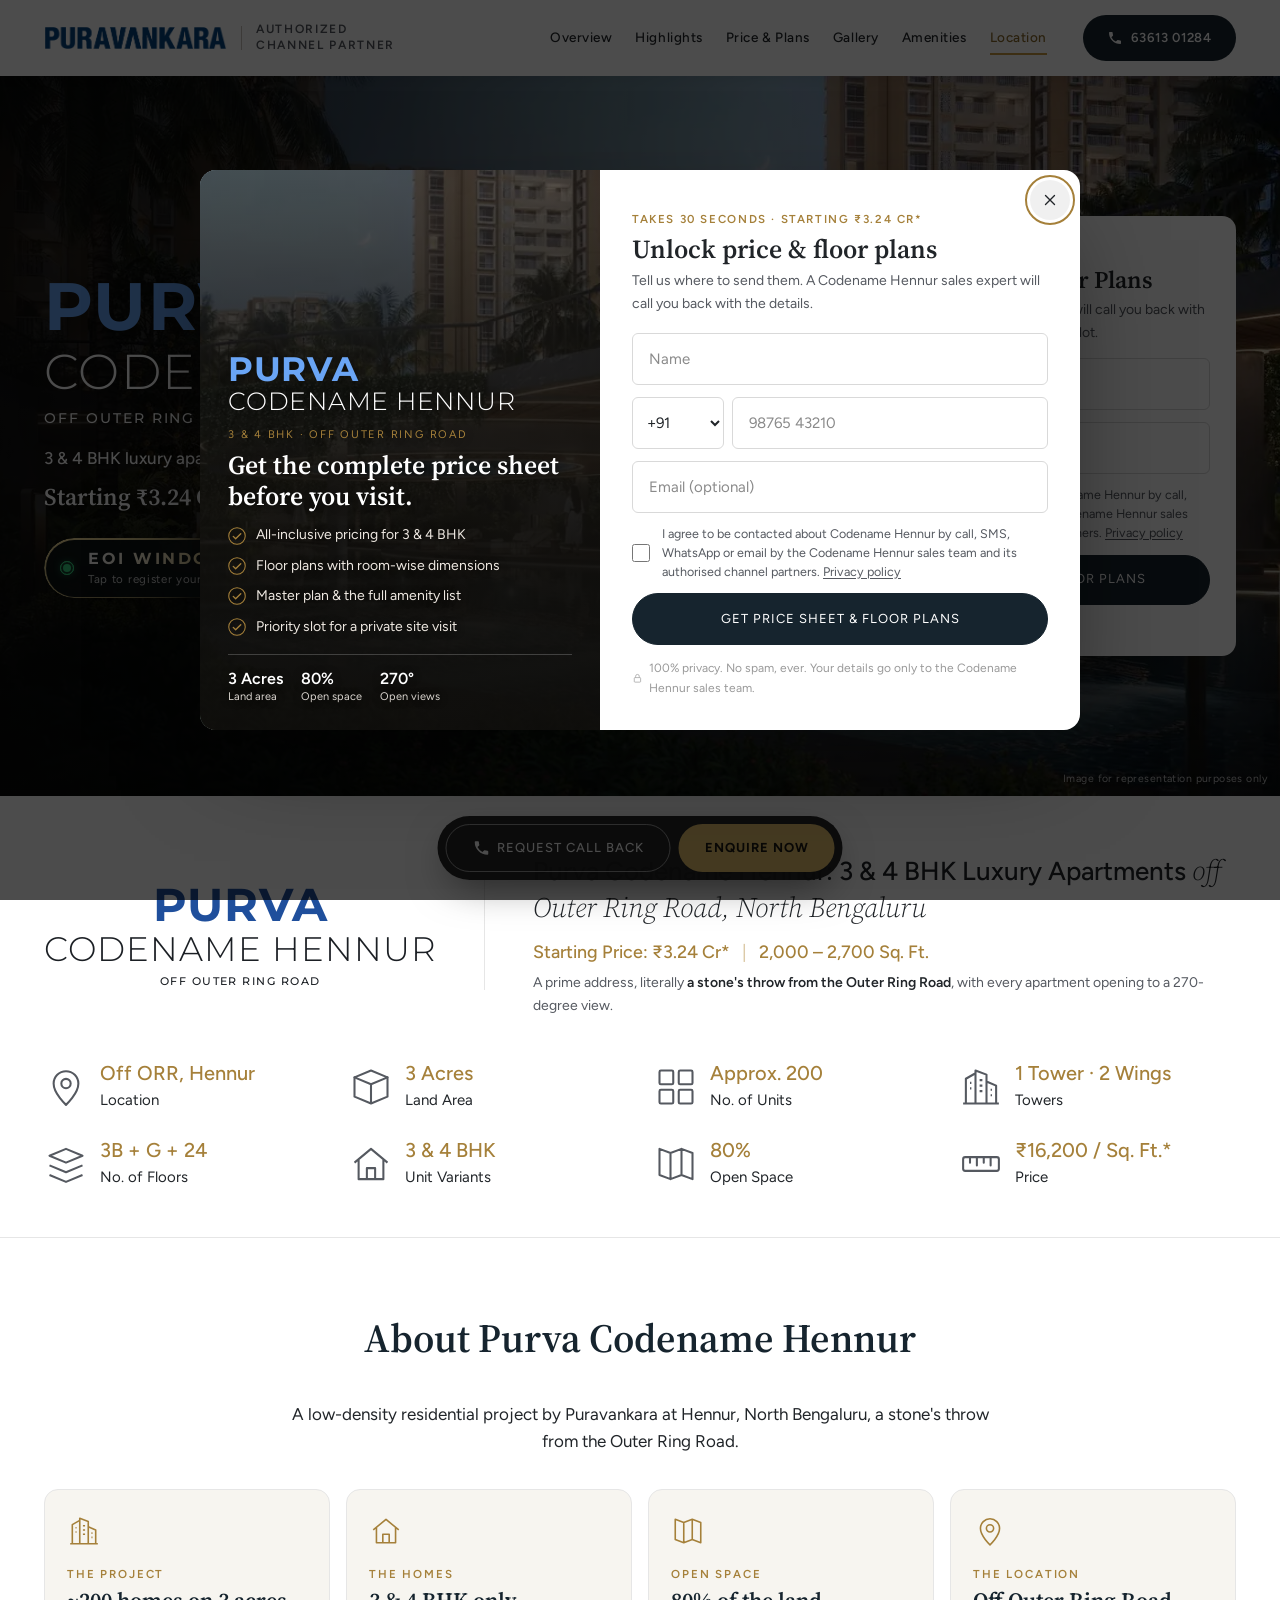
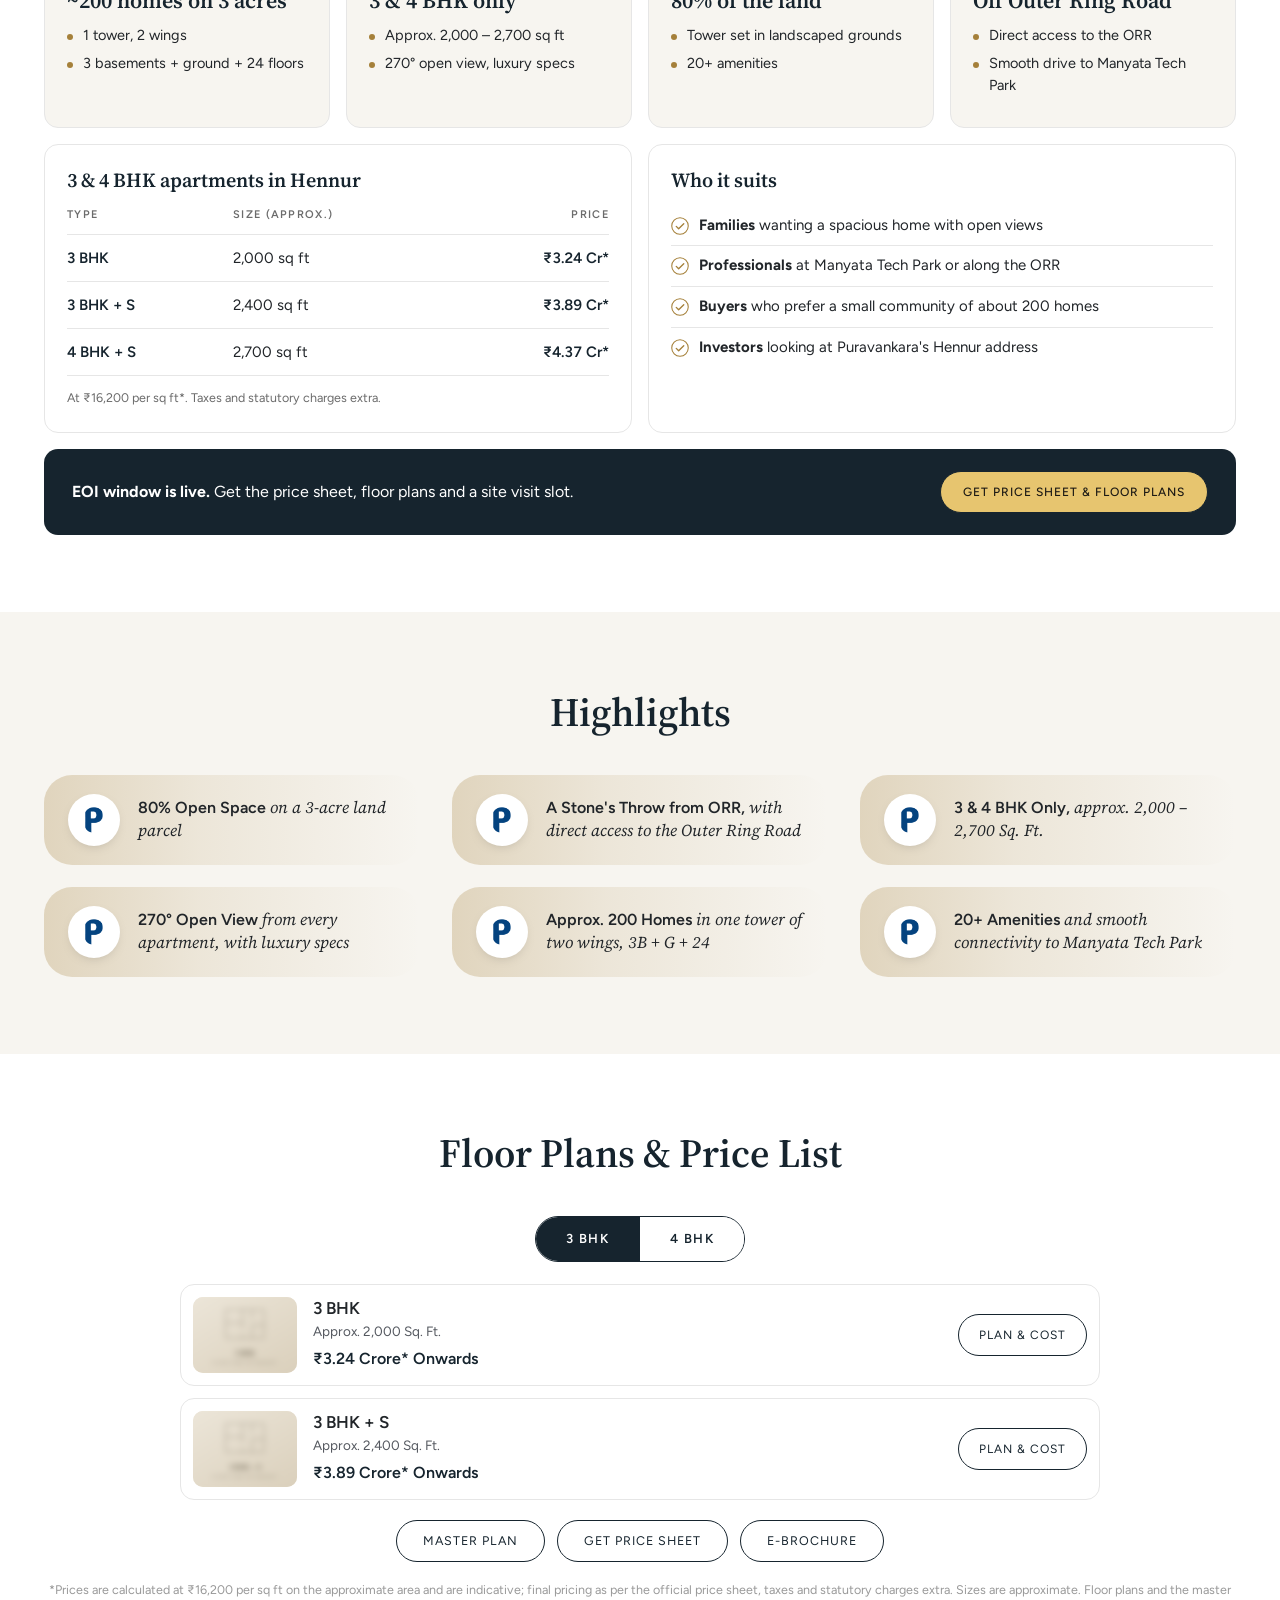
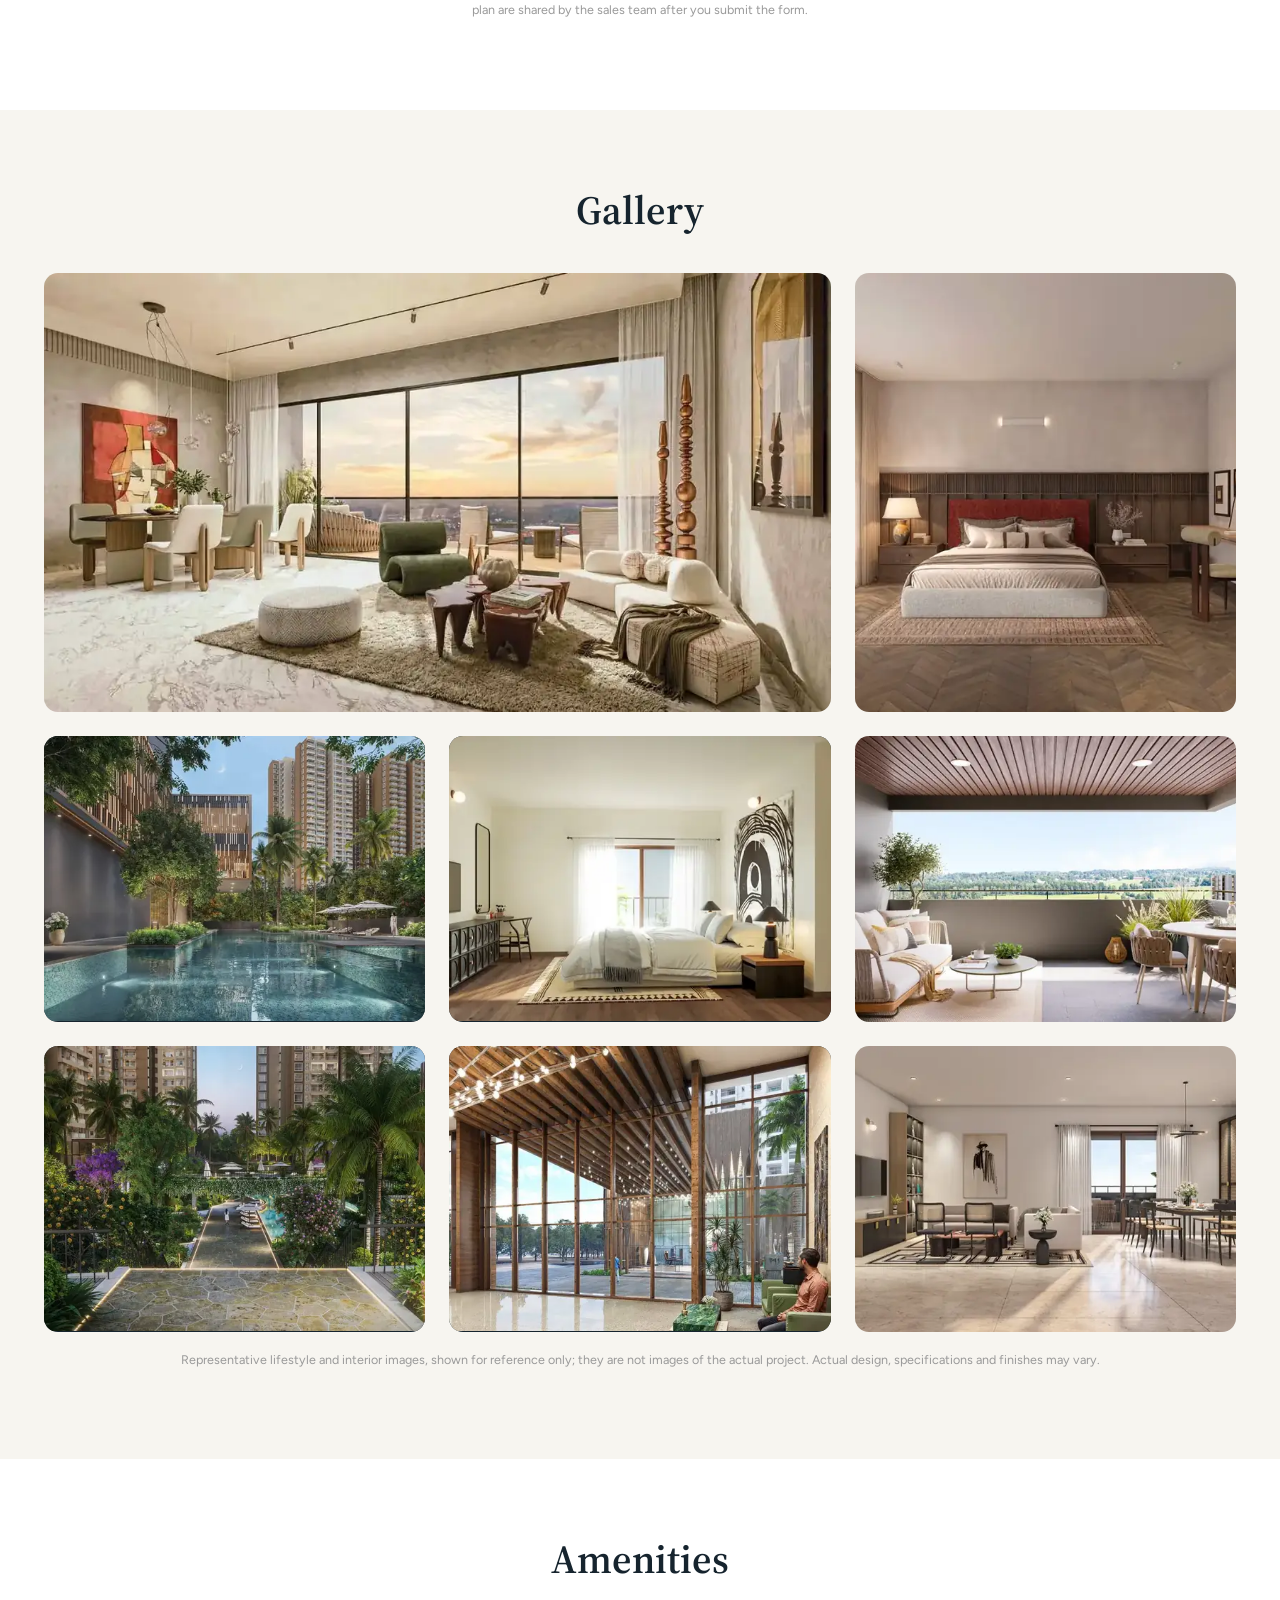
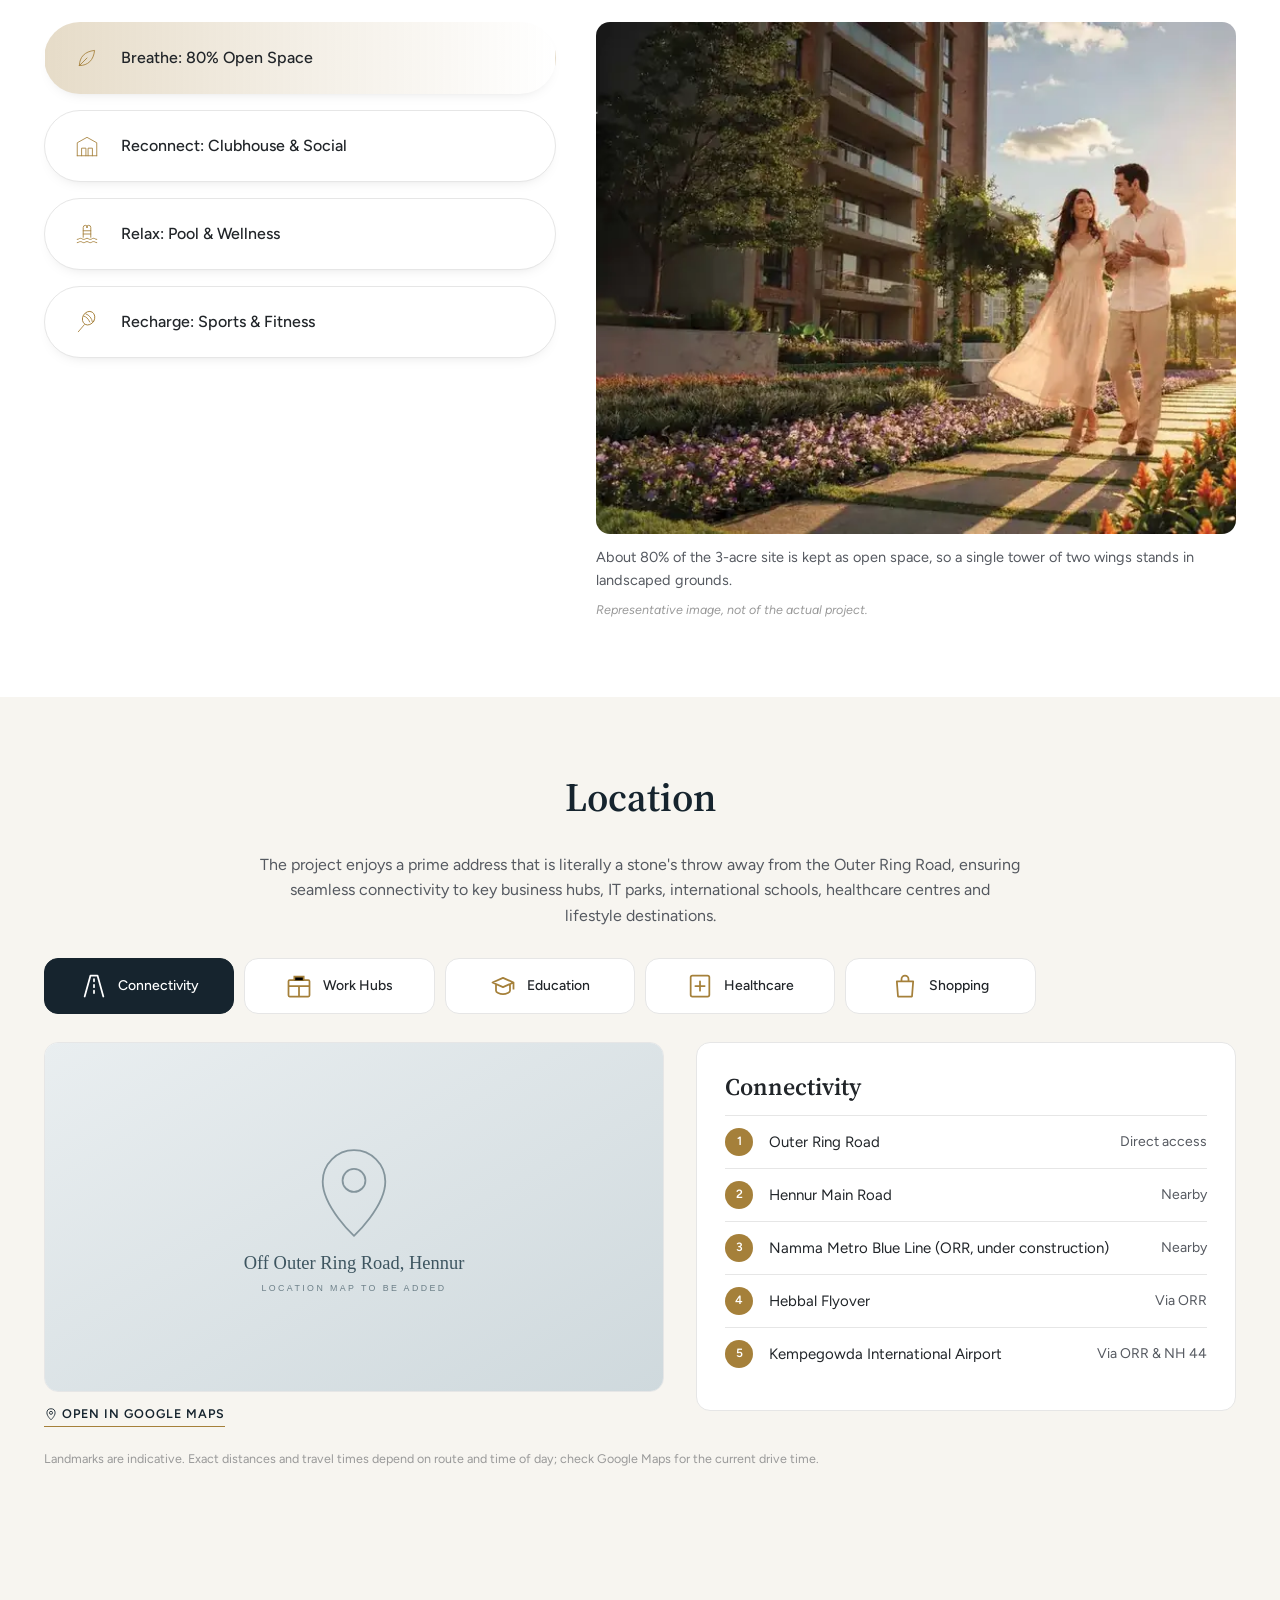
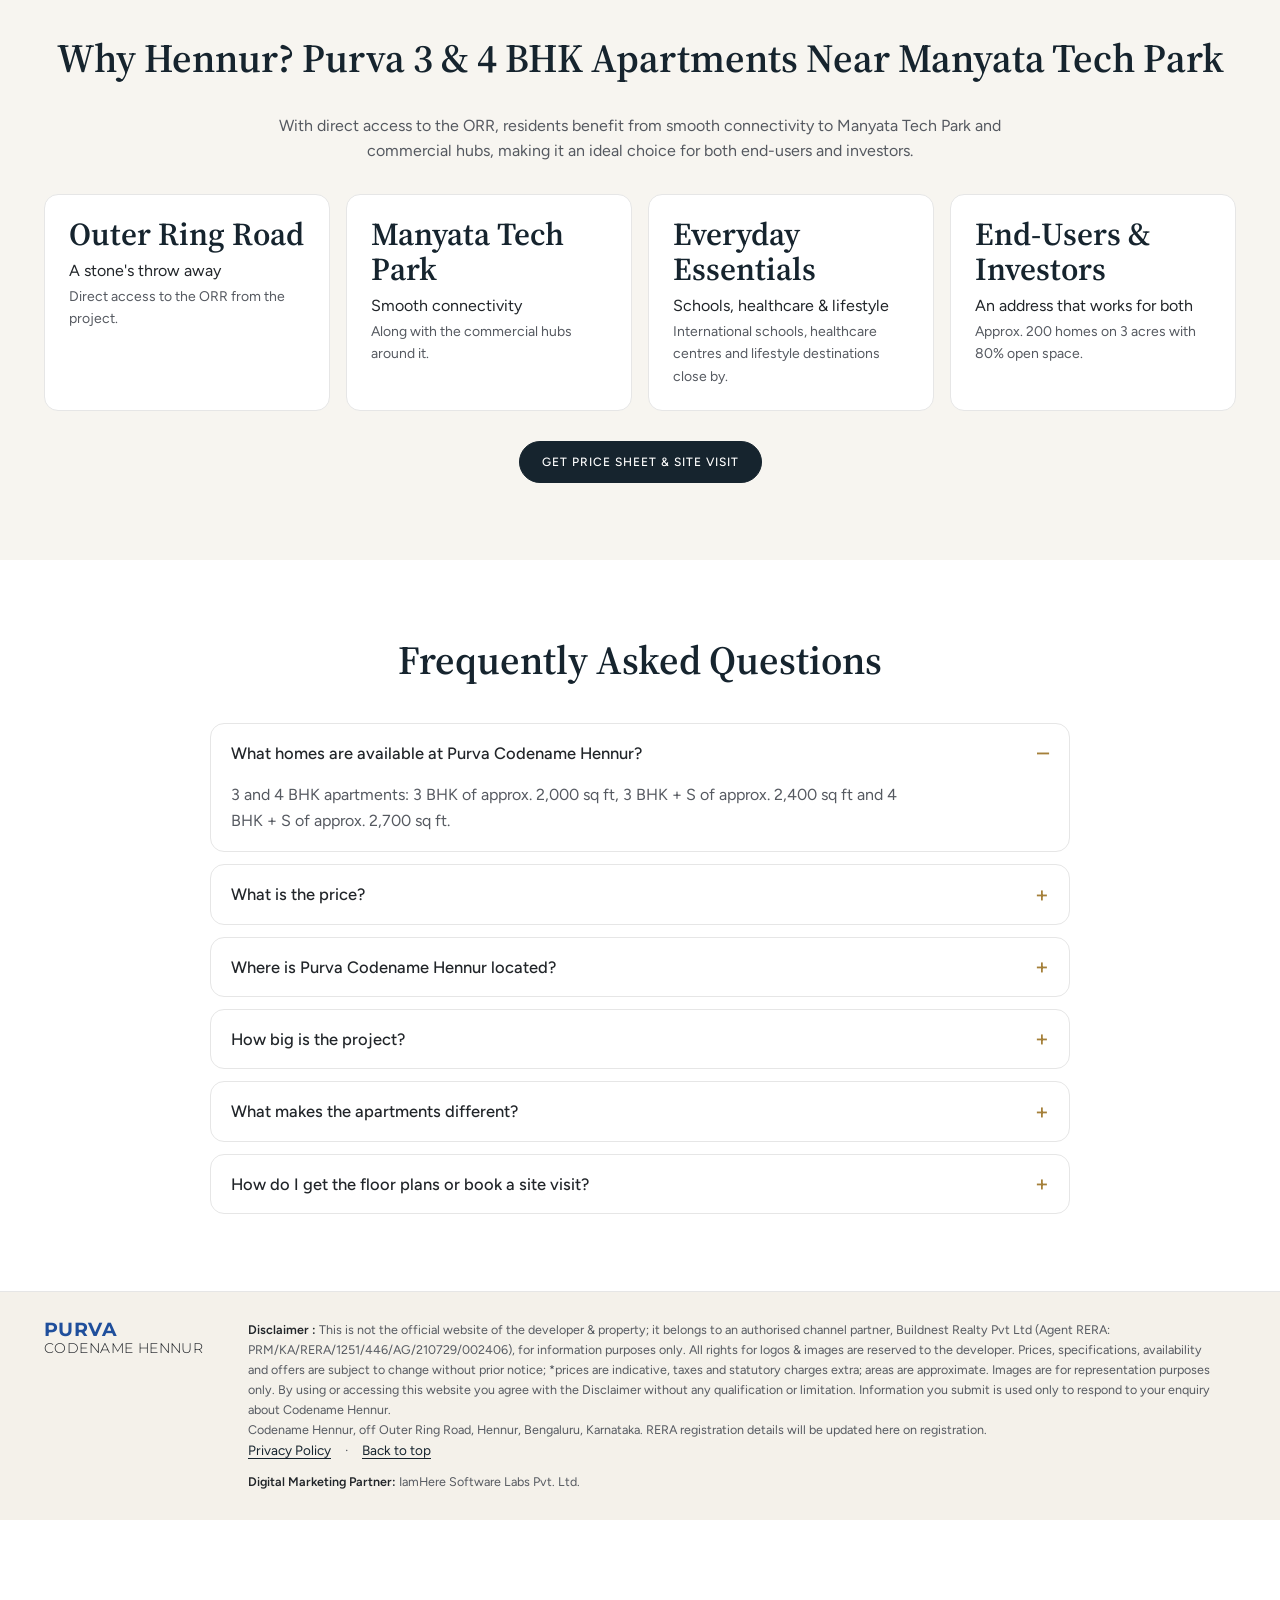
==== commit 1a68f813: "Make the About section glanceable Replace the long paragraphs with four fact cards, a small size and" ====
--- a/index.html
+++ b/index.html
@@ -150,26 +150,64 @@
 
 <!-- ============ ABOUT THE PROJECT ============ -->
 <section class="section about-proj" id="about-project" aria-labelledby="about-title">
-  <div class="wrap about-proj-grid">
-    <div>
-      <h2 id="about-title" class="display">About Purva Codename Hennur</h2>
-      <p>Purva Codename Hennur is a residential project by Puravankara at Hennur, North Bengaluru, a stone's throw from the Outer Ring Road. It is planned as a low-density address: approximately 200 apartments on 3 acres, in a single tower with two wings rising 3 basements, ground and 24 floors.</p>
-      <p>About 80% of the land is kept as open space, so the tower stands in landscaped grounds rather than among other blocks. Every apartment is planned with a 270-degree open view and luxury specifications, and the project has 20+ amenities.</p>
-      <h3>3 &amp; 4 BHK apartments in Hennur</h3>
-      <p>Purva Codename Hennur offers only large-format homes: a 3 BHK of approx. 2,000 sq ft, a 3 BHK + S of approx. 2,400 sq ft and a 4 BHK + S of approx. 2,700 sq ft. Pricing is ₹16,200 per sq ft*, which puts the 3 BHK at approx. ₹3.24 Cr*, the 3 BHK + S at approx. ₹3.89 Cr* and the 4 BHK + S at approx. ₹4.37 Cr*. The price sheet and floor plans for each configuration are shared on request.</p>
-    </div>
-    <div>
-      <h3>Puravankara's Hennur address, off the Outer Ring Road</h3>
-      <p>The project has direct access to the Outer Ring Road, which gives residents smooth connectivity to Manyata Tech Park and the commercial hubs around it. Business hubs, IT parks, international schools, healthcare centres and lifestyle destinations are all within easy reach, which makes the location work for both end-users and investors.</p>
-      <h3>Who it suits</h3>
-      <ul class="about-proj-list">
-        <li>Families looking for a spacious 3 or 4 BHK home in North Bengaluru with open views on every side.</li>
-        <li>Professionals working at Manyata Tech Park or along the Outer Ring Road who want a short commute.</li>
-        <li>Buyers who prefer a small community of about 200 homes with most of the land left open.</li>
-      </ul>
-      <h3>EOI window is live</h3>
-      <p>The expression of interest (EOI) window for Purva Codename Hennur is open. Share your details and the sales team will call you back with the price sheet, floor plans and a site visit slot.</p>
-      <p><button class="btn js-open-enquiry" type="button" data-cta="about_cta" data-intent="price">Get Price Sheet &amp; Floor Plans</button></p>
+  <div class="wrap">
+    <h2 id="about-title" class="display center">About Purva Codename Hennur</h2>
+    <p class="ap-lede">A low-density residential project by Puravankara at Hennur, North Bengaluru, a stone's throw from the Outer Ring Road.</p>
+
+    <ul class="ap-cards">
+      <li>
+        <svg aria-hidden="true" width="34" height="34"><use href="#f-tower"/></svg>
+        <h3>The Project</h3>
+        <p class="ap-big">~200 homes on 3 acres</p>
+        <ul><li>1 tower, 2 wings</li><li>3 basements + ground + 24 floors</li></ul>
+      </li>
+      <li>
+        <svg aria-hidden="true" width="34" height="34"><use href="#f-home"/></svg>
+        <h3>The Homes</h3>
+        <p class="ap-big">3 &amp; 4 BHK only</p>
+        <ul><li>Approx. 2,000 – 2,700 sq ft</li><li>270° open view, luxury specs</li></ul>
+      </li>
+      <li>
+        <svg aria-hidden="true" width="34" height="34"><use href="#f-plan"/></svg>
+        <h3>Open Space</h3>
+        <p class="ap-big">80% of the land</p>
+        <ul><li>Tower set in landscaped grounds</li><li>20+ amenities</li></ul>
+      </li>
+      <li>
+        <svg aria-hidden="true" width="34" height="34"><use href="#f-pin"/></svg>
+        <h3>The Location</h3>
+        <p class="ap-big">Off Outer Ring Road</p>
+        <ul><li>Direct access to the ORR</li><li>Smooth drive to Manyata Tech Park</li></ul>
+      </li>
+    </ul>
+
+    <div class="ap-row">
+      <div class="ap-price">
+        <h3>3 &amp; 4 BHK apartments in Hennur</h3>
+        <table>
+          <thead><tr><th scope="col">Type</th><th scope="col">Size (approx.)</th><th scope="col">Price</th></tr></thead>
+          <tbody>
+            <tr><th scope="row">3 BHK</th><td>2,000 sq ft</td><td>₹3.24 Cr*</td></tr>
+            <tr><th scope="row">3 BHK + S</th><td>2,400 sq ft</td><td>₹3.89 Cr*</td></tr>
+            <tr><th scope="row">4 BHK + S</th><td>2,700 sq ft</td><td>₹4.37 Cr*</td></tr>
+          </tbody>
+        </table>
+        <p class="ap-note">At ₹16,200 per sq ft*. Taxes and statutory charges extra.</p>
+      </div>
+      <div class="ap-suits">
+        <h3>Who it suits</h3>
+        <ul>
+          <li><svg aria-hidden="true" width="18" height="18"><use href="#i-check"/></svg><span><strong>Families</strong> wanting a spacious home with open views</span></li>
+          <li><svg aria-hidden="true" width="18" height="18"><use href="#i-check"/></svg><span><strong>Professionals</strong> at Manyata Tech Park or along the ORR</span></li>
+          <li><svg aria-hidden="true" width="18" height="18"><use href="#i-check"/></svg><span><strong>Buyers</strong> who prefer a small community of about 200 homes</span></li>
+          <li><svg aria-hidden="true" width="18" height="18"><use href="#i-check"/></svg><span><strong>Investors</strong> looking at Puravankara's Hennur address</span></li>
+        </ul>
+      </div>
+    </div>
+
+    <div class="ap-cta">
+      <p><strong>EOI window is live.</strong> Get the price sheet, floor plans and a site visit slot.</p>
+      <button class="btn js-open-enquiry" type="button" data-cta="about_cta" data-intent="price">Get Price Sheet &amp; Floor Plans</button>
     </div>
   </div>
 </section>
--- a/assets/css/styles.css
+++ b/assets/css/styles.css
@@ -790,16 +790,39 @@
 @media (prefers-reduced-motion: reduce) { .eoi-cta::before, .eoi-cta::after, .eoi-ping::before, .eoi-ping::after { animation: none; } .eoi-cta::after { display: none; } }
 /* header call button: icon only on phones, so the logo lockup and menu still fit */
 @media (max-width: 480px) { .header-inner .hdr-call { width: 40px; min-height: 40px; padding: 0; gap: 0; } .header-inner .hdr-call span { display: none; } }
-/* About-the-project text section */
+/* About-the-project section: glanceable cards */
 .about-proj { background: var(--white); }
-.about-proj-grid { display: grid; grid-template-columns: 1fr; gap: 8px 56px; }
-.about-proj h2 { margin: 0 0 18px; }
-.about-proj h3 { font-family: var(--serif); font-weight: 600; font-size: clamp(19px, 1.7vw, 22px); line-height: 1.3; color: var(--dark); margin: 26px 0 10px; }
-.about-proj-grid > div > h3:first-child { margin-top: 0; }
-.about-proj p, .about-proj li { font-size: 16px; line-height: 1.75; color: var(--ink); margin: 0 0 14px; }
-.about-proj-list { margin: 0 0 14px; padding-left: 20px; }
-.about-proj-list li { margin-bottom: 8px; }
-@media (min-width: 900px) { .about-proj-grid { grid-template-columns: 1fr 1fr; } }
+.ap-lede { max-width: 720px; margin: 0 auto 34px; text-align: center; font-size: 17px; line-height: 1.6; color: var(--ink); }
+.ap-cards { list-style: none; margin: 0; padding: 0; display: grid; grid-template-columns: repeat(2, 1fr); gap: 12px; }
+.ap-cards > li { background: var(--band); border: 1px solid var(--line); border-radius: var(--radius); padding: 24px 22px; }
+.ap-cards svg { color: var(--beige); margin-bottom: 12px; }
+.ap-cards h3 { margin: 0 0 6px; font-family: var(--sans); font-size: 11.5px; font-weight: 600; letter-spacing: .16em; text-transform: uppercase; color: var(--beige); }
+.ap-big { margin: 0 0 12px; font-family: var(--serif); font-weight: 600; font-size: 22px; line-height: 1.2; color: var(--dark); }
+.ap-cards ul { list-style: none; margin: 0; padding: 0; }
+.ap-cards ul li { position: relative; padding-left: 16px; margin-bottom: 6px; font-size: 14.5px; line-height: 1.5; color: var(--ink); }
+.ap-cards ul li::before { content: ""; position: absolute; left: 0; top: .62em; width: 6px; height: 6px; border-radius: 50%; background: var(--beige); }
+.ap-row { display: grid; grid-template-columns: 1fr; gap: 16px; margin-top: 16px; }
+.ap-price, .ap-suits { border: 1px solid var(--line); border-radius: var(--radius); padding: 24px 22px; }
+.ap-row h3 { margin: 0 0 14px; font-family: var(--serif); font-weight: 600; font-size: 20px; color: var(--dark); }
+.ap-price table { width: 100%; border-collapse: collapse; font-size: 15px; }
+.ap-price th, .ap-price td { text-align: left; padding: 11px 8px 11px 0; border-bottom: 1px solid var(--line); }
+.ap-price thead th { font-size: 11px; font-weight: 600; letter-spacing: .12em; text-transform: uppercase; color: var(--muted, #6b6b6b); padding-top: 0; }
+.ap-price tbody th { font-weight: 600; color: var(--dark); }
+.ap-price td:last-child, .ap-price th:last-child { text-align: right; padding-right: 0; font-variant-numeric: tabular-nums; }
+.ap-price tbody td:last-child { font-weight: 600; color: var(--dark); }
+.ap-note { margin: 12px 0 0; font-size: 12.5px; color: var(--muted, #6b6b6b); }
+.ap-suits ul { list-style: none; margin: 0; padding: 0; }
+.ap-suits li { display: flex; gap: 10px; align-items: flex-start; padding: 9px 0; font-size: 15px; line-height: 1.45; color: var(--ink); border-bottom: 1px solid var(--line); }
+.ap-suits li:last-child { border-bottom: 0; }
+.ap-suits svg { flex: none; margin-top: 2px; color: var(--beige); }
+.ap-cta { display: flex; flex-direction: column; align-items: center; gap: 14px; margin-top: 16px; padding: 22px; border-radius: var(--radius); background: var(--dark); color: #fff; text-align: center; }
+.ap-cta p { margin: 0; font-size: 16px; line-height: 1.5; }
+.ap-cta .btn { background: #e7c56f; color: #1d1a15; }
+.ap-cta .btn:hover { background: #f0d48a; }
+@media (max-width: 639px) { .ap-cards > li { padding: 16px 14px; } .ap-big { font-size: 18px; } .ap-cards ul li { font-size: 13.5px; } .ap-cards svg { width: 28px; height: 28px; margin-bottom: 8px; } }
+@media (min-width: 640px) { .ap-cards { gap: 16px; } }
+@media (min-width: 900px) { .ap-row { grid-template-columns: 1fr 1fr; } .ap-cta { flex-direction: row; justify-content: space-between; text-align: left; padding: 22px 28px; } }
+@media (min-width: 1100px) { .ap-cards { grid-template-columns: repeat(4, 1fr); } }
 /* footer links and privacy page */
 .foot-links a, .policy a { color: var(--dark); text-decoration: underline; text-underline-offset: 3px; }
 .policy { padding: 56px 0 72px; background: var(--white); }
--- a/assets/css/styles.css
+++ b/assets/css/styles.css
@@ -790,16 +790,39 @@
 @media (prefers-reduced-motion: reduce) { .eoi-cta::before, .eoi-cta::after, .eoi-ping::before, .eoi-ping::after { animation: none; } .eoi-cta::after { display: none; } }
 /* header call button: icon only on phones, so the logo lockup and menu still fit */
 @media (max-width: 480px) { .header-inner .hdr-call { width: 40px; min-height: 40px; padding: 0; gap: 0; } .header-inner .hdr-call span { display: none; } }
-/* About-the-project text section */
+/* About-the-project section: glanceable cards */
 .about-proj { background: var(--white); }
-.about-proj-grid { display: grid; grid-template-columns: 1fr; gap: 8px 56px; }
-.about-proj h2 { margin: 0 0 18px; }
-.about-proj h3 { font-family: var(--serif); font-weight: 600; font-size: clamp(19px, 1.7vw, 22px); line-height: 1.3; color: var(--dark); margin: 26px 0 10px; }
-.about-proj-grid > div > h3:first-child { margin-top: 0; }
-.about-proj p, .about-proj li { font-size: 16px; line-height: 1.75; color: var(--ink); margin: 0 0 14px; }
-.about-proj-list { margin: 0 0 14px; padding-left: 20px; }
-.about-proj-list li { margin-bottom: 8px; }
-@media (min-width: 900px) { .about-proj-grid { grid-template-columns: 1fr 1fr; } }
+.ap-lede { max-width: 720px; margin: 0 auto 34px; text-align: center; font-size: 17px; line-height: 1.6; color: var(--ink); }
+.ap-cards { list-style: none; margin: 0; padding: 0; display: grid; grid-template-columns: repeat(2, 1fr); gap: 12px; }
+.ap-cards > li { background: var(--band); border: 1px solid var(--line); border-radius: var(--radius); padding: 24px 22px; }
+.ap-cards svg { color: var(--beige); margin-bottom: 12px; }
+.ap-cards h3 { margin: 0 0 6px; font-family: var(--sans); font-size: 11.5px; font-weight: 600; letter-spacing: .16em; text-transform: uppercase; color: var(--beige); }
+.ap-big { margin: 0 0 12px; font-family: var(--serif); font-weight: 600; font-size: 22px; line-height: 1.2; color: var(--dark); }
+.ap-cards ul { list-style: none; margin: 0; padding: 0; }
+.ap-cards ul li { position: relative; padding-left: 16px; margin-bottom: 6px; font-size: 14.5px; line-height: 1.5; color: var(--ink); }
+.ap-cards ul li::before { content: ""; position: absolute; left: 0; top: .62em; width: 6px; height: 6px; border-radius: 50%; background: var(--beige); }
+.ap-row { display: grid; grid-template-columns: 1fr; gap: 16px; margin-top: 16px; }
+.ap-price, .ap-suits { border: 1px solid var(--line); border-radius: var(--radius); padding: 24px 22px; }
+.ap-row h3 { margin: 0 0 14px; font-family: var(--serif); font-weight: 600; font-size: 20px; color: var(--dark); }
+.ap-price table { width: 100%; border-collapse: collapse; font-size: 15px; }
+.ap-price th, .ap-price td { text-align: left; padding: 11px 8px 11px 0; border-bottom: 1px solid var(--line); }
+.ap-price thead th { font-size: 11px; font-weight: 600; letter-spacing: .12em; text-transform: uppercase; color: var(--muted, #6b6b6b); padding-top: 0; }
+.ap-price tbody th { font-weight: 600; color: var(--dark); }
+.ap-price td:last-child, .ap-price th:last-child { text-align: right; padding-right: 0; font-variant-numeric: tabular-nums; }
+.ap-price tbody td:last-child { font-weight: 600; color: var(--dark); }
+.ap-note { margin: 12px 0 0; font-size: 12.5px; color: var(--muted, #6b6b6b); }
+.ap-suits ul { list-style: none; margin: 0; padding: 0; }
+.ap-suits li { display: flex; gap: 10px; align-items: flex-start; padding: 9px 0; font-size: 15px; line-height: 1.45; color: var(--ink); border-bottom: 1px solid var(--line); }
+.ap-suits li:last-child { border-bottom: 0; }
+.ap-suits svg { flex: none; margin-top: 2px; color: var(--beige); }
+.ap-cta { display: flex; flex-direction: column; align-items: center; gap: 14px; margin-top: 16px; padding: 22px; border-radius: var(--radius); background: var(--dark); color: #fff; text-align: center; }
+.ap-cta p { margin: 0; font-size: 16px; line-height: 1.5; }
+.ap-cta .btn { background: #e7c56f; color: #1d1a15; }
+.ap-cta .btn:hover { background: #f0d48a; }
+@media (max-width: 639px) { .ap-cards > li { padding: 16px 14px; } .ap-big { font-size: 18px; } .ap-cards ul li { font-size: 13.5px; } .ap-cards svg { width: 28px; height: 28px; margin-bottom: 8px; } }
+@media (min-width: 640px) { .ap-cards { gap: 16px; } }
+@media (min-width: 900px) { .ap-row { grid-template-columns: 1fr 1fr; } .ap-cta { flex-direction: row; justify-content: space-between; text-align: left; padding: 22px 28px; } }
+@media (min-width: 1100px) { .ap-cards { grid-template-columns: repeat(4, 1fr); } }
 /* footer links and privacy page */
 .foot-links a, .policy a { color: var(--dark); text-decoration: underline; text-underline-offset: 3px; }
 .policy { padding: 56px 0 72px; background: var(--white); }
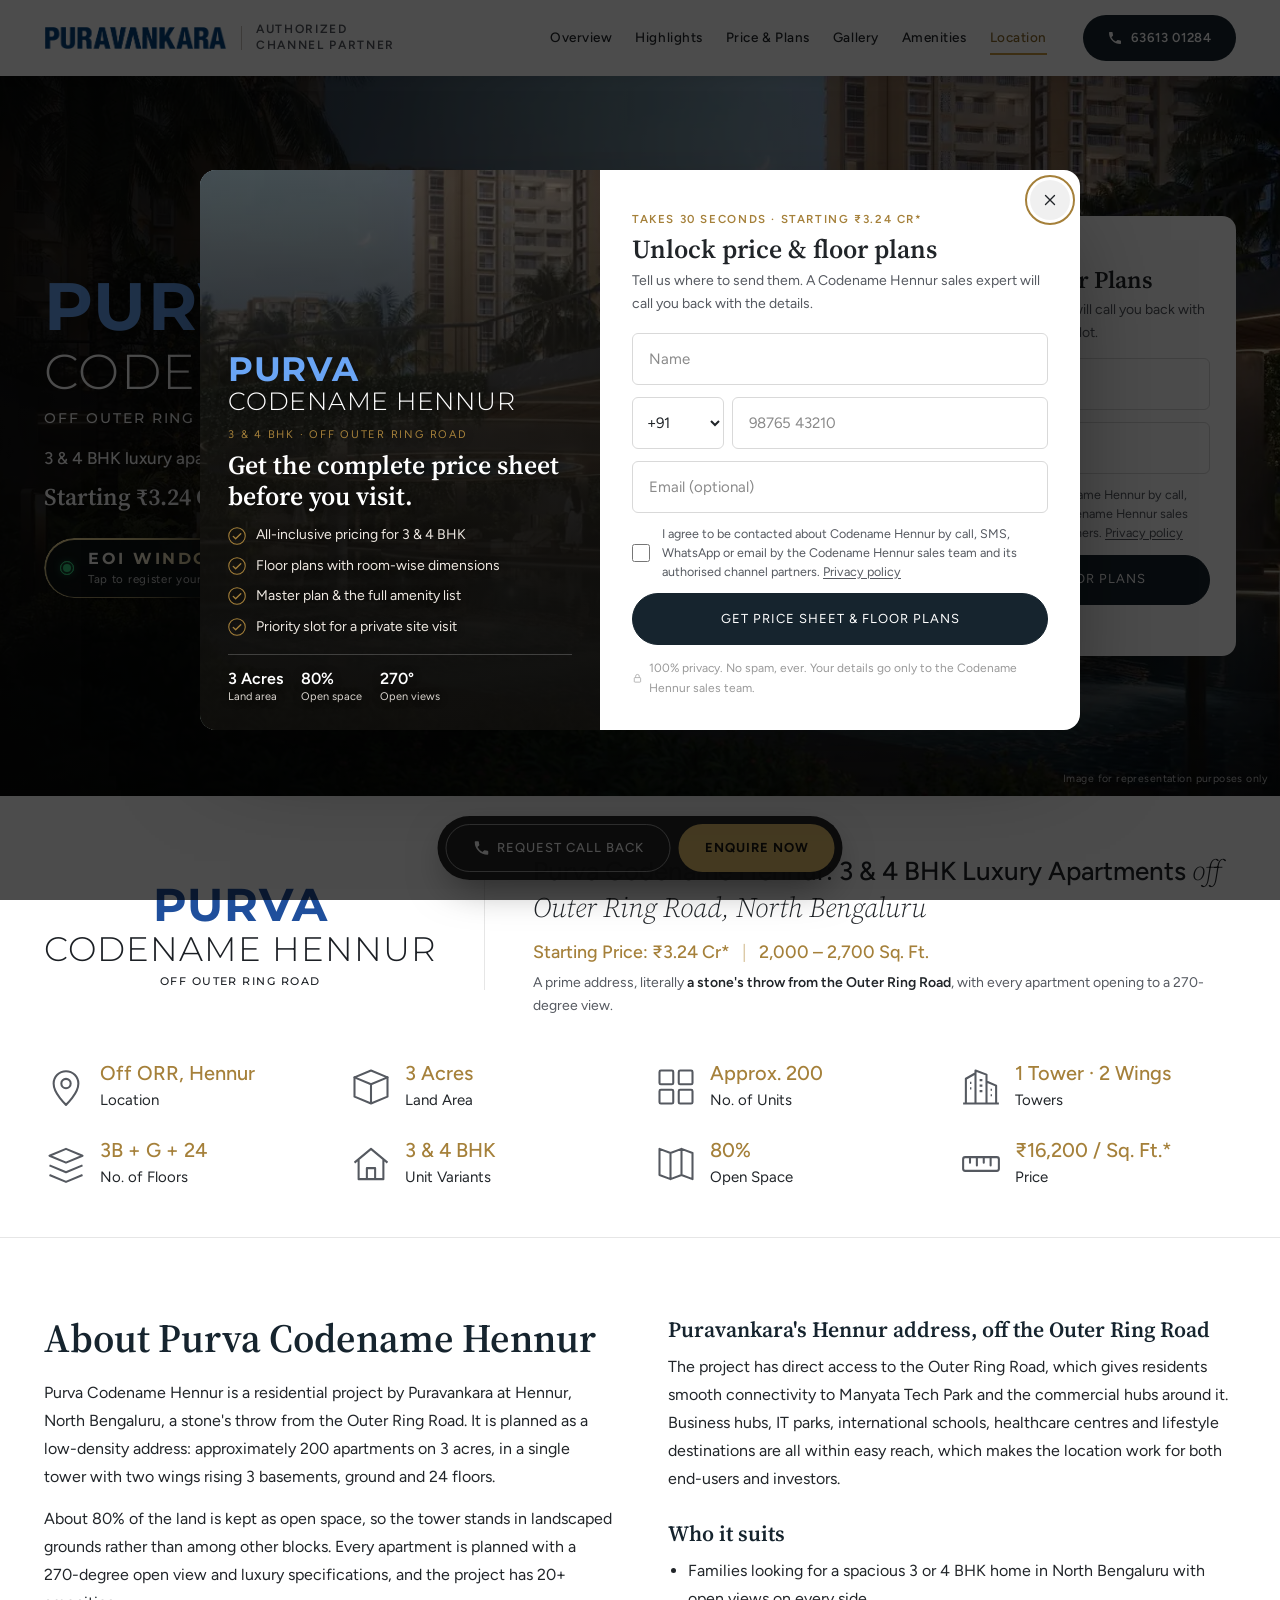
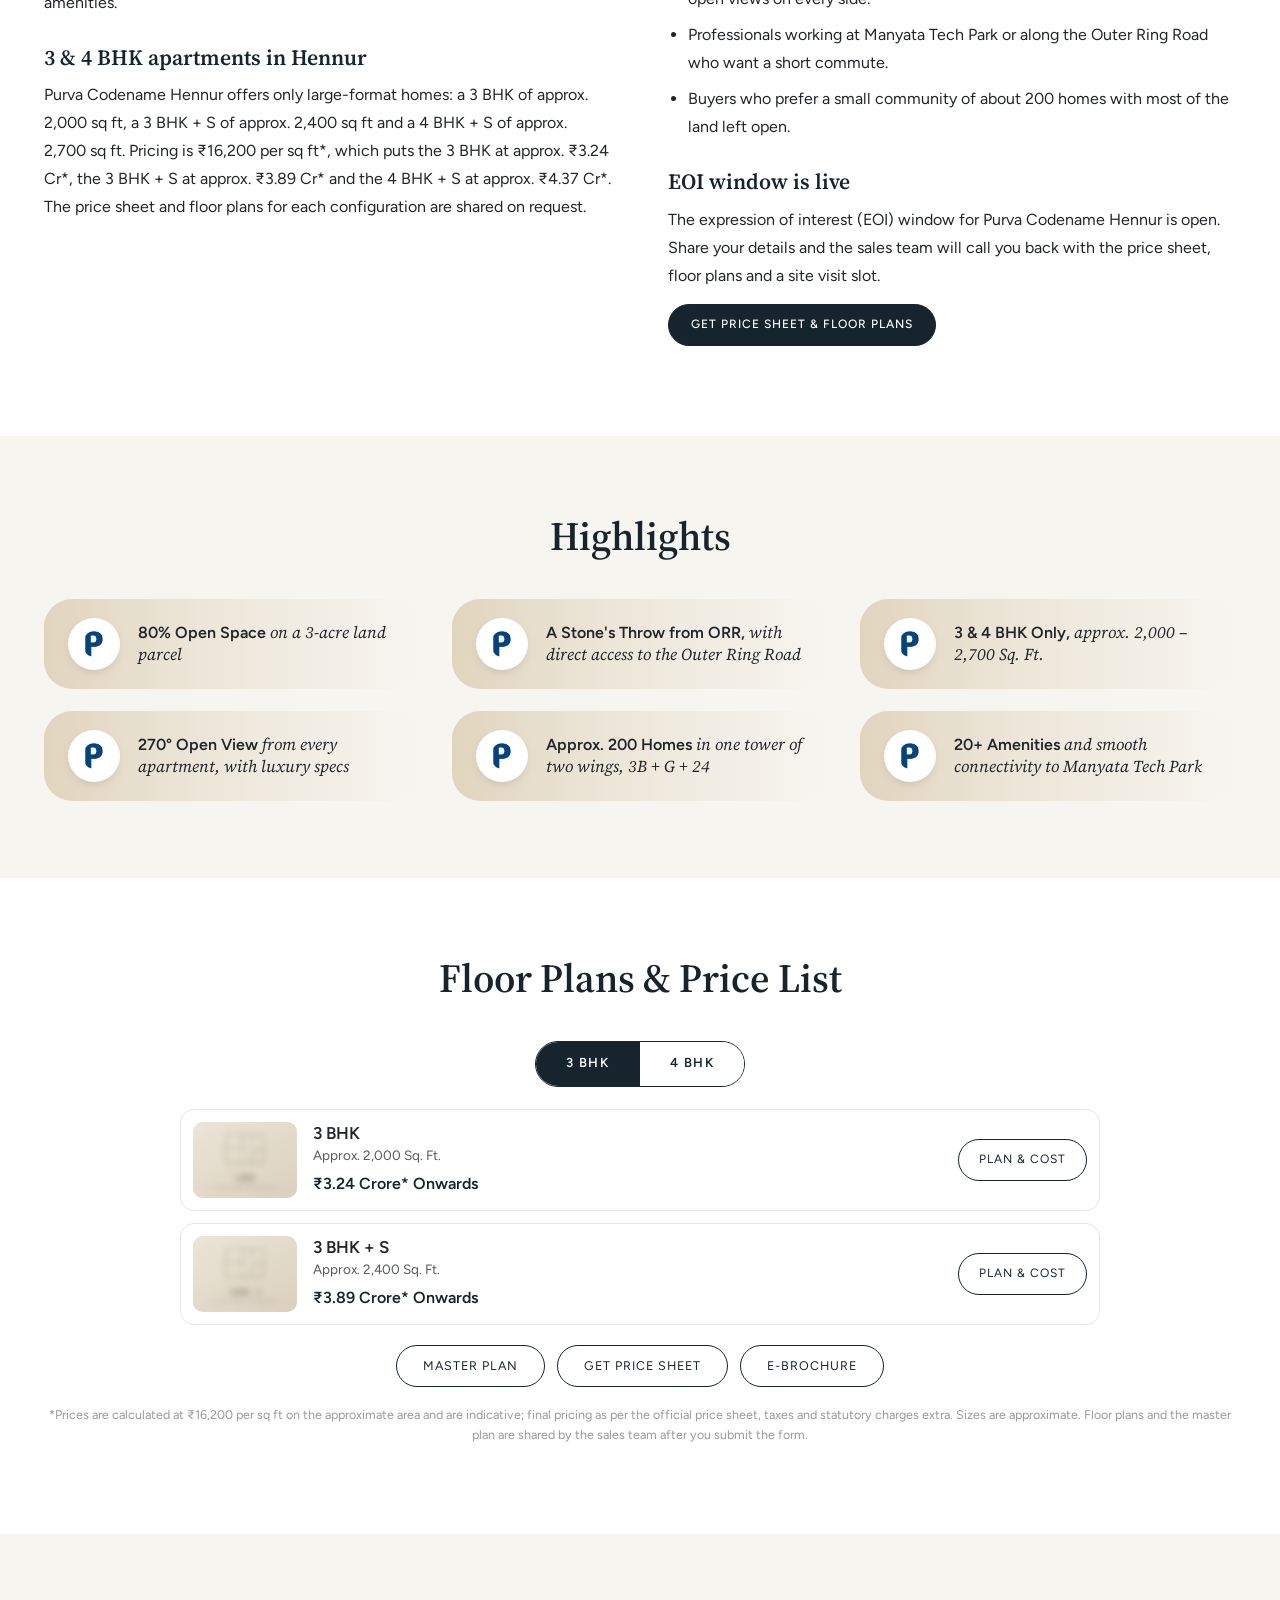
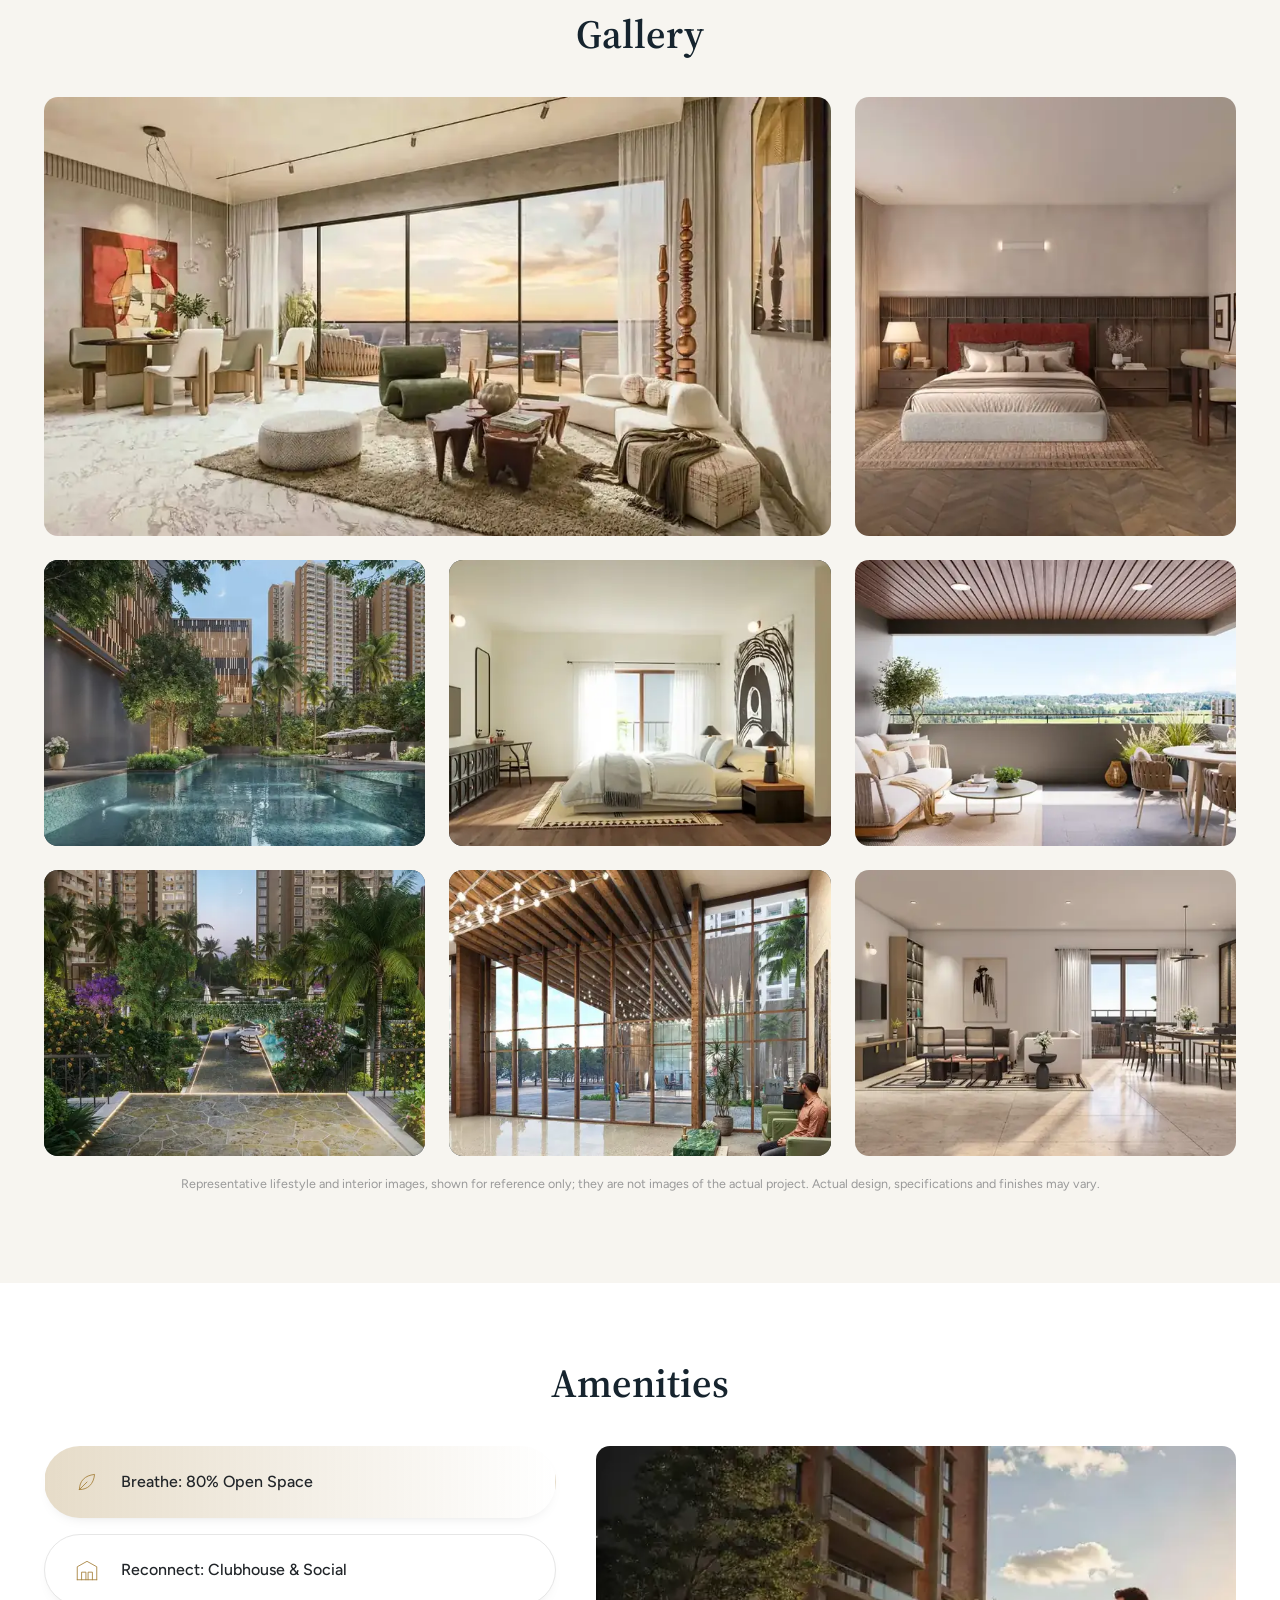
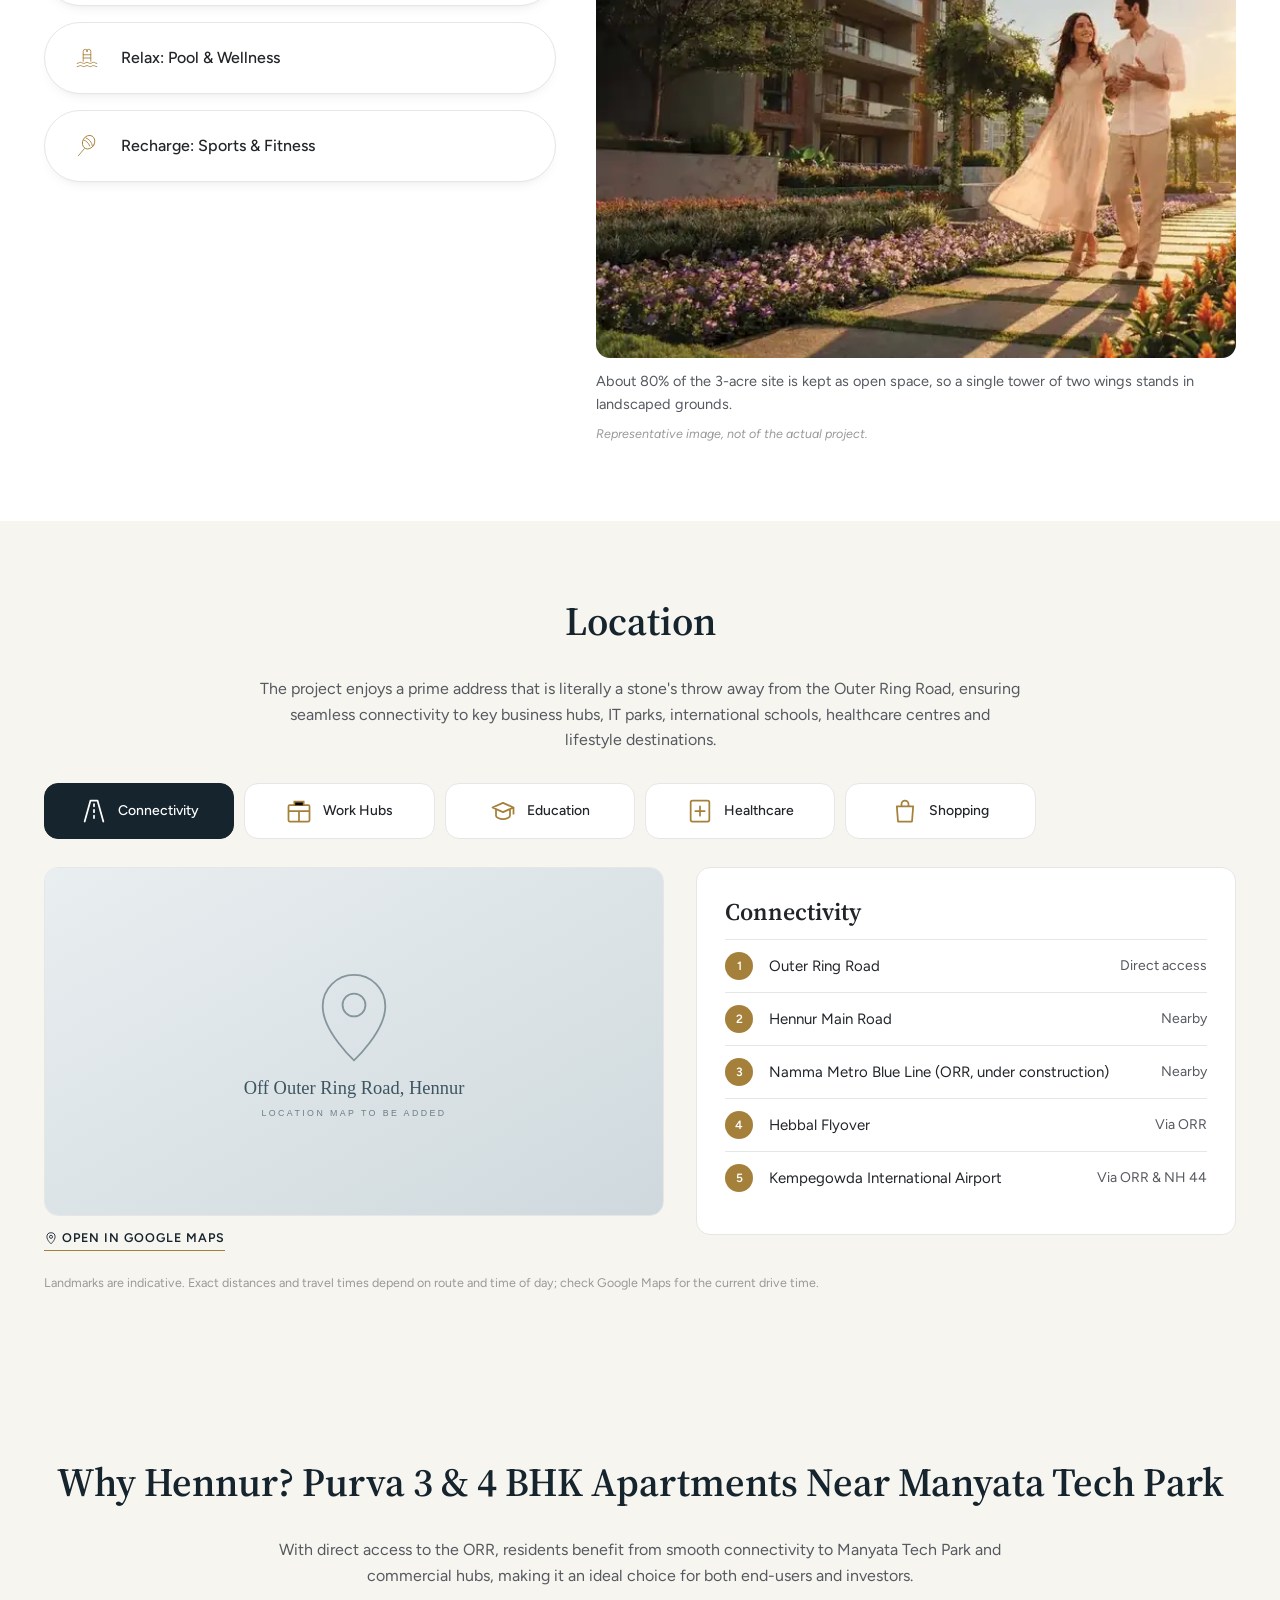
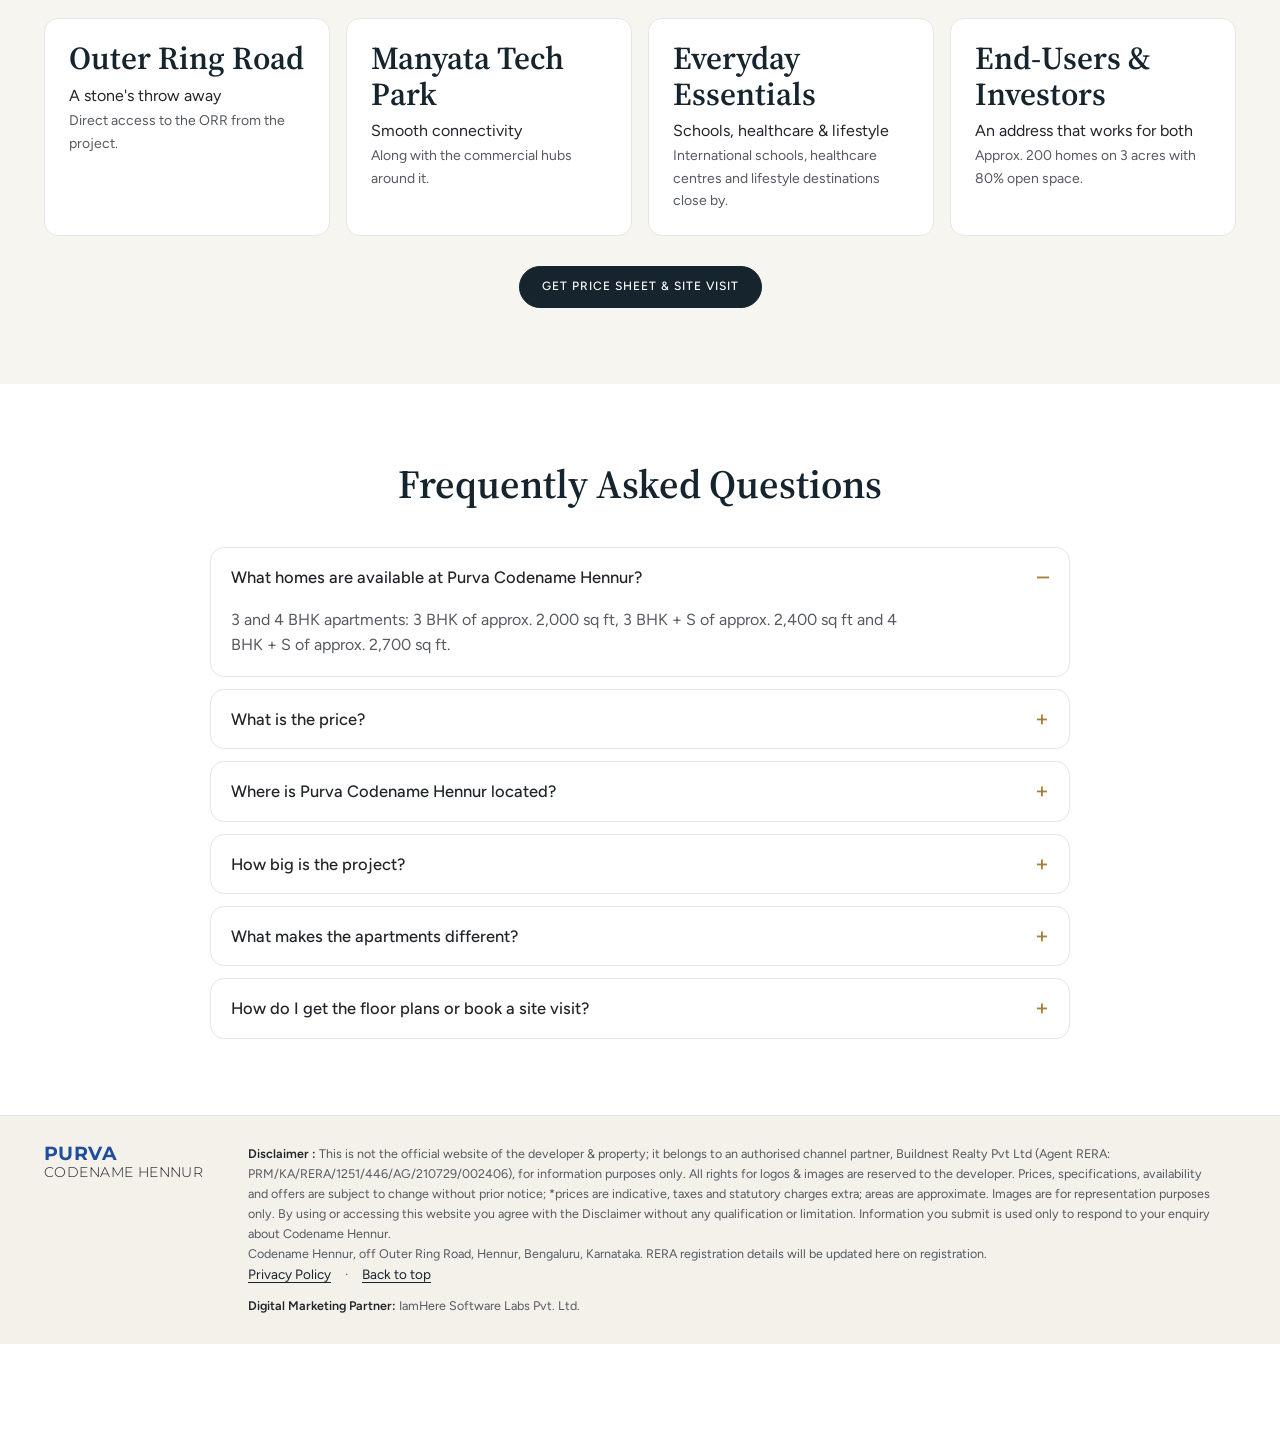
==== commit 6b3c2aa3: "Restore the paragraph version of the About section Reverts 1a68f81 (glanceable About cards) at the u" ====
--- a/index.html
+++ b/index.html
@@ -150,64 +150,26 @@
 
 <!-- ============ ABOUT THE PROJECT ============ -->
 <section class="section about-proj" id="about-project" aria-labelledby="about-title">
-  <div class="wrap">
-    <h2 id="about-title" class="display center">About Purva Codename Hennur</h2>
-    <p class="ap-lede">A low-density residential project by Puravankara at Hennur, North Bengaluru, a stone's throw from the Outer Ring Road.</p>
-
-    <ul class="ap-cards">
-      <li>
-        <svg aria-hidden="true" width="34" height="34"><use href="#f-tower"/></svg>
-        <h3>The Project</h3>
-        <p class="ap-big">~200 homes on 3 acres</p>
-        <ul><li>1 tower, 2 wings</li><li>3 basements + ground + 24 floors</li></ul>
-      </li>
-      <li>
-        <svg aria-hidden="true" width="34" height="34"><use href="#f-home"/></svg>
-        <h3>The Homes</h3>
-        <p class="ap-big">3 &amp; 4 BHK only</p>
-        <ul><li>Approx. 2,000 – 2,700 sq ft</li><li>270° open view, luxury specs</li></ul>
-      </li>
-      <li>
-        <svg aria-hidden="true" width="34" height="34"><use href="#f-plan"/></svg>
-        <h3>Open Space</h3>
-        <p class="ap-big">80% of the land</p>
-        <ul><li>Tower set in landscaped grounds</li><li>20+ amenities</li></ul>
-      </li>
-      <li>
-        <svg aria-hidden="true" width="34" height="34"><use href="#f-pin"/></svg>
-        <h3>The Location</h3>
-        <p class="ap-big">Off Outer Ring Road</p>
-        <ul><li>Direct access to the ORR</li><li>Smooth drive to Manyata Tech Park</li></ul>
-      </li>
-    </ul>
-
-    <div class="ap-row">
-      <div class="ap-price">
-        <h3>3 &amp; 4 BHK apartments in Hennur</h3>
-        <table>
-          <thead><tr><th scope="col">Type</th><th scope="col">Size (approx.)</th><th scope="col">Price</th></tr></thead>
-          <tbody>
-            <tr><th scope="row">3 BHK</th><td>2,000 sq ft</td><td>₹3.24 Cr*</td></tr>
-            <tr><th scope="row">3 BHK + S</th><td>2,400 sq ft</td><td>₹3.89 Cr*</td></tr>
-            <tr><th scope="row">4 BHK + S</th><td>2,700 sq ft</td><td>₹4.37 Cr*</td></tr>
-          </tbody>
-        </table>
-        <p class="ap-note">At ₹16,200 per sq ft*. Taxes and statutory charges extra.</p>
-      </div>
-      <div class="ap-suits">
-        <h3>Who it suits</h3>
-        <ul>
-          <li><svg aria-hidden="true" width="18" height="18"><use href="#i-check"/></svg><span><strong>Families</strong> wanting a spacious home with open views</span></li>
-          <li><svg aria-hidden="true" width="18" height="18"><use href="#i-check"/></svg><span><strong>Professionals</strong> at Manyata Tech Park or along the ORR</span></li>
-          <li><svg aria-hidden="true" width="18" height="18"><use href="#i-check"/></svg><span><strong>Buyers</strong> who prefer a small community of about 200 homes</span></li>
-          <li><svg aria-hidden="true" width="18" height="18"><use href="#i-check"/></svg><span><strong>Investors</strong> looking at Puravankara's Hennur address</span></li>
-        </ul>
-      </div>
-    </div>
-
-    <div class="ap-cta">
-      <p><strong>EOI window is live.</strong> Get the price sheet, floor plans and a site visit slot.</p>
-      <button class="btn js-open-enquiry" type="button" data-cta="about_cta" data-intent="price">Get Price Sheet &amp; Floor Plans</button>
+  <div class="wrap about-proj-grid">
+    <div>
+      <h2 id="about-title" class="display">About Purva Codename Hennur</h2>
+      <p>Purva Codename Hennur is a residential project by Puravankara at Hennur, North Bengaluru, a stone's throw from the Outer Ring Road. It is planned as a low-density address: approximately 200 apartments on 3 acres, in a single tower with two wings rising 3 basements, ground and 24 floors.</p>
+      <p>About 80% of the land is kept as open space, so the tower stands in landscaped grounds rather than among other blocks. Every apartment is planned with a 270-degree open view and luxury specifications, and the project has 20+ amenities.</p>
+      <h3>3 &amp; 4 BHK apartments in Hennur</h3>
+      <p>Purva Codename Hennur offers only large-format homes: a 3 BHK of approx. 2,000 sq ft, a 3 BHK + S of approx. 2,400 sq ft and a 4 BHK + S of approx. 2,700 sq ft. Pricing is ₹16,200 per sq ft*, which puts the 3 BHK at approx. ₹3.24 Cr*, the 3 BHK + S at approx. ₹3.89 Cr* and the 4 BHK + S at approx. ₹4.37 Cr*. The price sheet and floor plans for each configuration are shared on request.</p>
+    </div>
+    <div>
+      <h3>Puravankara's Hennur address, off the Outer Ring Road</h3>
+      <p>The project has direct access to the Outer Ring Road, which gives residents smooth connectivity to Manyata Tech Park and the commercial hubs around it. Business hubs, IT parks, international schools, healthcare centres and lifestyle destinations are all within easy reach, which makes the location work for both end-users and investors.</p>
+      <h3>Who it suits</h3>
+      <ul class="about-proj-list">
+        <li>Families looking for a spacious 3 or 4 BHK home in North Bengaluru with open views on every side.</li>
+        <li>Professionals working at Manyata Tech Park or along the Outer Ring Road who want a short commute.</li>
+        <li>Buyers who prefer a small community of about 200 homes with most of the land left open.</li>
+      </ul>
+      <h3>EOI window is live</h3>
+      <p>The expression of interest (EOI) window for Purva Codename Hennur is open. Share your details and the sales team will call you back with the price sheet, floor plans and a site visit slot.</p>
+      <p><button class="btn js-open-enquiry" type="button" data-cta="about_cta" data-intent="price">Get Price Sheet &amp; Floor Plans</button></p>
     </div>
   </div>
 </section>
--- a/assets/css/styles.css
+++ b/assets/css/styles.css
@@ -790,39 +790,16 @@
 @media (prefers-reduced-motion: reduce) { .eoi-cta::before, .eoi-cta::after, .eoi-ping::before, .eoi-ping::after { animation: none; } .eoi-cta::after { display: none; } }
 /* header call button: icon only on phones, so the logo lockup and menu still fit */
 @media (max-width: 480px) { .header-inner .hdr-call { width: 40px; min-height: 40px; padding: 0; gap: 0; } .header-inner .hdr-call span { display: none; } }
-/* About-the-project section: glanceable cards */
+/* About-the-project text section */
 .about-proj { background: var(--white); }
-.ap-lede { max-width: 720px; margin: 0 auto 34px; text-align: center; font-size: 17px; line-height: 1.6; color: var(--ink); }
-.ap-cards { list-style: none; margin: 0; padding: 0; display: grid; grid-template-columns: repeat(2, 1fr); gap: 12px; }
-.ap-cards > li { background: var(--band); border: 1px solid var(--line); border-radius: var(--radius); padding: 24px 22px; }
-.ap-cards svg { color: var(--beige); margin-bottom: 12px; }
-.ap-cards h3 { margin: 0 0 6px; font-family: var(--sans); font-size: 11.5px; font-weight: 600; letter-spacing: .16em; text-transform: uppercase; color: var(--beige); }
-.ap-big { margin: 0 0 12px; font-family: var(--serif); font-weight: 600; font-size: 22px; line-height: 1.2; color: var(--dark); }
-.ap-cards ul { list-style: none; margin: 0; padding: 0; }
-.ap-cards ul li { position: relative; padding-left: 16px; margin-bottom: 6px; font-size: 14.5px; line-height: 1.5; color: var(--ink); }
-.ap-cards ul li::before { content: ""; position: absolute; left: 0; top: .62em; width: 6px; height: 6px; border-radius: 50%; background: var(--beige); }
-.ap-row { display: grid; grid-template-columns: 1fr; gap: 16px; margin-top: 16px; }
-.ap-price, .ap-suits { border: 1px solid var(--line); border-radius: var(--radius); padding: 24px 22px; }
-.ap-row h3 { margin: 0 0 14px; font-family: var(--serif); font-weight: 600; font-size: 20px; color: var(--dark); }
-.ap-price table { width: 100%; border-collapse: collapse; font-size: 15px; }
-.ap-price th, .ap-price td { text-align: left; padding: 11px 8px 11px 0; border-bottom: 1px solid var(--line); }
-.ap-price thead th { font-size: 11px; font-weight: 600; letter-spacing: .12em; text-transform: uppercase; color: var(--muted, #6b6b6b); padding-top: 0; }
-.ap-price tbody th { font-weight: 600; color: var(--dark); }
-.ap-price td:last-child, .ap-price th:last-child { text-align: right; padding-right: 0; font-variant-numeric: tabular-nums; }
-.ap-price tbody td:last-child { font-weight: 600; color: var(--dark); }
-.ap-note { margin: 12px 0 0; font-size: 12.5px; color: var(--muted, #6b6b6b); }
-.ap-suits ul { list-style: none; margin: 0; padding: 0; }
-.ap-suits li { display: flex; gap: 10px; align-items: flex-start; padding: 9px 0; font-size: 15px; line-height: 1.45; color: var(--ink); border-bottom: 1px solid var(--line); }
-.ap-suits li:last-child { border-bottom: 0; }
-.ap-suits svg { flex: none; margin-top: 2px; color: var(--beige); }
-.ap-cta { display: flex; flex-direction: column; align-items: center; gap: 14px; margin-top: 16px; padding: 22px; border-radius: var(--radius); background: var(--dark); color: #fff; text-align: center; }
-.ap-cta p { margin: 0; font-size: 16px; line-height: 1.5; }
-.ap-cta .btn { background: #e7c56f; color: #1d1a15; }
-.ap-cta .btn:hover { background: #f0d48a; }
-@media (max-width: 639px) { .ap-cards > li { padding: 16px 14px; } .ap-big { font-size: 18px; } .ap-cards ul li { font-size: 13.5px; } .ap-cards svg { width: 28px; height: 28px; margin-bottom: 8px; } }
-@media (min-width: 640px) { .ap-cards { gap: 16px; } }
-@media (min-width: 900px) { .ap-row { grid-template-columns: 1fr 1fr; } .ap-cta { flex-direction: row; justify-content: space-between; text-align: left; padding: 22px 28px; } }
-@media (min-width: 1100px) { .ap-cards { grid-template-columns: repeat(4, 1fr); } }
+.about-proj-grid { display: grid; grid-template-columns: 1fr; gap: 8px 56px; }
+.about-proj h2 { margin: 0 0 18px; }
+.about-proj h3 { font-family: var(--serif); font-weight: 600; font-size: clamp(19px, 1.7vw, 22px); line-height: 1.3; color: var(--dark); margin: 26px 0 10px; }
+.about-proj-grid > div > h3:first-child { margin-top: 0; }
+.about-proj p, .about-proj li { font-size: 16px; line-height: 1.75; color: var(--ink); margin: 0 0 14px; }
+.about-proj-list { margin: 0 0 14px; padding-left: 20px; }
+.about-proj-list li { margin-bottom: 8px; }
+@media (min-width: 900px) { .about-proj-grid { grid-template-columns: 1fr 1fr; } }
 /* footer links and privacy page */
 .foot-links a, .policy a { color: var(--dark); text-decoration: underline; text-underline-offset: 3px; }
 .policy { padding: 56px 0 72px; background: var(--white); }
--- a/assets/css/styles.css
+++ b/assets/css/styles.css
@@ -790,39 +790,16 @@
 @media (prefers-reduced-motion: reduce) { .eoi-cta::before, .eoi-cta::after, .eoi-ping::before, .eoi-ping::after { animation: none; } .eoi-cta::after { display: none; } }
 /* header call button: icon only on phones, so the logo lockup and menu still fit */
 @media (max-width: 480px) { .header-inner .hdr-call { width: 40px; min-height: 40px; padding: 0; gap: 0; } .header-inner .hdr-call span { display: none; } }
-/* About-the-project section: glanceable cards */
+/* About-the-project text section */
 .about-proj { background: var(--white); }
-.ap-lede { max-width: 720px; margin: 0 auto 34px; text-align: center; font-size: 17px; line-height: 1.6; color: var(--ink); }
-.ap-cards { list-style: none; margin: 0; padding: 0; display: grid; grid-template-columns: repeat(2, 1fr); gap: 12px; }
-.ap-cards > li { background: var(--band); border: 1px solid var(--line); border-radius: var(--radius); padding: 24px 22px; }
-.ap-cards svg { color: var(--beige); margin-bottom: 12px; }
-.ap-cards h3 { margin: 0 0 6px; font-family: var(--sans); font-size: 11.5px; font-weight: 600; letter-spacing: .16em; text-transform: uppercase; color: var(--beige); }
-.ap-big { margin: 0 0 12px; font-family: var(--serif); font-weight: 600; font-size: 22px; line-height: 1.2; color: var(--dark); }
-.ap-cards ul { list-style: none; margin: 0; padding: 0; }
-.ap-cards ul li { position: relative; padding-left: 16px; margin-bottom: 6px; font-size: 14.5px; line-height: 1.5; color: var(--ink); }
-.ap-cards ul li::before { content: ""; position: absolute; left: 0; top: .62em; width: 6px; height: 6px; border-radius: 50%; background: var(--beige); }
-.ap-row { display: grid; grid-template-columns: 1fr; gap: 16px; margin-top: 16px; }
-.ap-price, .ap-suits { border: 1px solid var(--line); border-radius: var(--radius); padding: 24px 22px; }
-.ap-row h3 { margin: 0 0 14px; font-family: var(--serif); font-weight: 600; font-size: 20px; color: var(--dark); }
-.ap-price table { width: 100%; border-collapse: collapse; font-size: 15px; }
-.ap-price th, .ap-price td { text-align: left; padding: 11px 8px 11px 0; border-bottom: 1px solid var(--line); }
-.ap-price thead th { font-size: 11px; font-weight: 600; letter-spacing: .12em; text-transform: uppercase; color: var(--muted, #6b6b6b); padding-top: 0; }
-.ap-price tbody th { font-weight: 600; color: var(--dark); }
-.ap-price td:last-child, .ap-price th:last-child { text-align: right; padding-right: 0; font-variant-numeric: tabular-nums; }
-.ap-price tbody td:last-child { font-weight: 600; color: var(--dark); }
-.ap-note { margin: 12px 0 0; font-size: 12.5px; color: var(--muted, #6b6b6b); }
-.ap-suits ul { list-style: none; margin: 0; padding: 0; }
-.ap-suits li { display: flex; gap: 10px; align-items: flex-start; padding: 9px 0; font-size: 15px; line-height: 1.45; color: var(--ink); border-bottom: 1px solid var(--line); }
-.ap-suits li:last-child { border-bottom: 0; }
-.ap-suits svg { flex: none; margin-top: 2px; color: var(--beige); }
-.ap-cta { display: flex; flex-direction: column; align-items: center; gap: 14px; margin-top: 16px; padding: 22px; border-radius: var(--radius); background: var(--dark); color: #fff; text-align: center; }
-.ap-cta p { margin: 0; font-size: 16px; line-height: 1.5; }
-.ap-cta .btn { background: #e7c56f; color: #1d1a15; }
-.ap-cta .btn:hover { background: #f0d48a; }
-@media (max-width: 639px) { .ap-cards > li { padding: 16px 14px; } .ap-big { font-size: 18px; } .ap-cards ul li { font-size: 13.5px; } .ap-cards svg { width: 28px; height: 28px; margin-bottom: 8px; } }
-@media (min-width: 640px) { .ap-cards { gap: 16px; } }
-@media (min-width: 900px) { .ap-row { grid-template-columns: 1fr 1fr; } .ap-cta { flex-direction: row; justify-content: space-between; text-align: left; padding: 22px 28px; } }
-@media (min-width: 1100px) { .ap-cards { grid-template-columns: repeat(4, 1fr); } }
+.about-proj-grid { display: grid; grid-template-columns: 1fr; gap: 8px 56px; }
+.about-proj h2 { margin: 0 0 18px; }
+.about-proj h3 { font-family: var(--serif); font-weight: 600; font-size: clamp(19px, 1.7vw, 22px); line-height: 1.3; color: var(--dark); margin: 26px 0 10px; }
+.about-proj-grid > div > h3:first-child { margin-top: 0; }
+.about-proj p, .about-proj li { font-size: 16px; line-height: 1.75; color: var(--ink); margin: 0 0 14px; }
+.about-proj-list { margin: 0 0 14px; padding-left: 20px; }
+.about-proj-list li { margin-bottom: 8px; }
+@media (min-width: 900px) { .about-proj-grid { grid-template-columns: 1fr 1fr; } }
 /* footer links and privacy page */
 .foot-links a, .policy a { color: var(--dark); text-decoration: underline; text-underline-offset: 3px; }
 .policy { padding: 56px 0 72px; background: var(--white); }
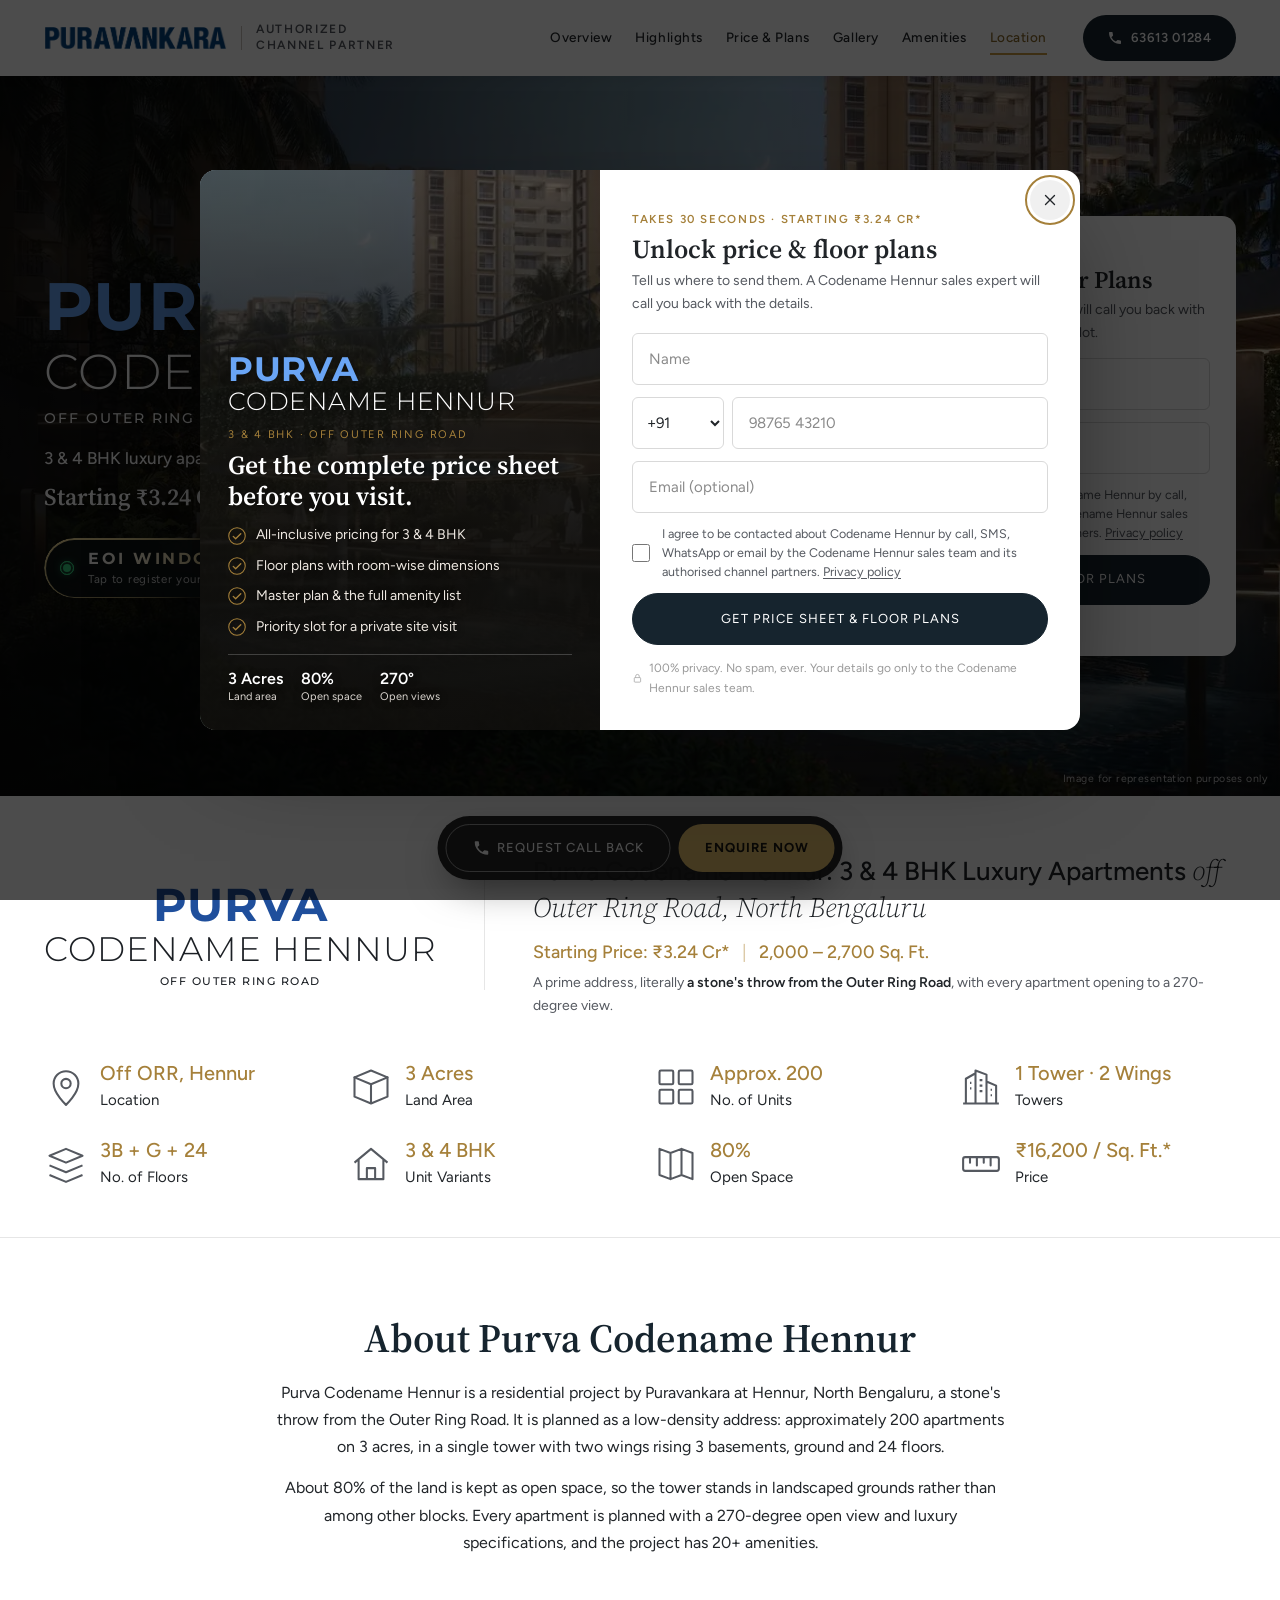
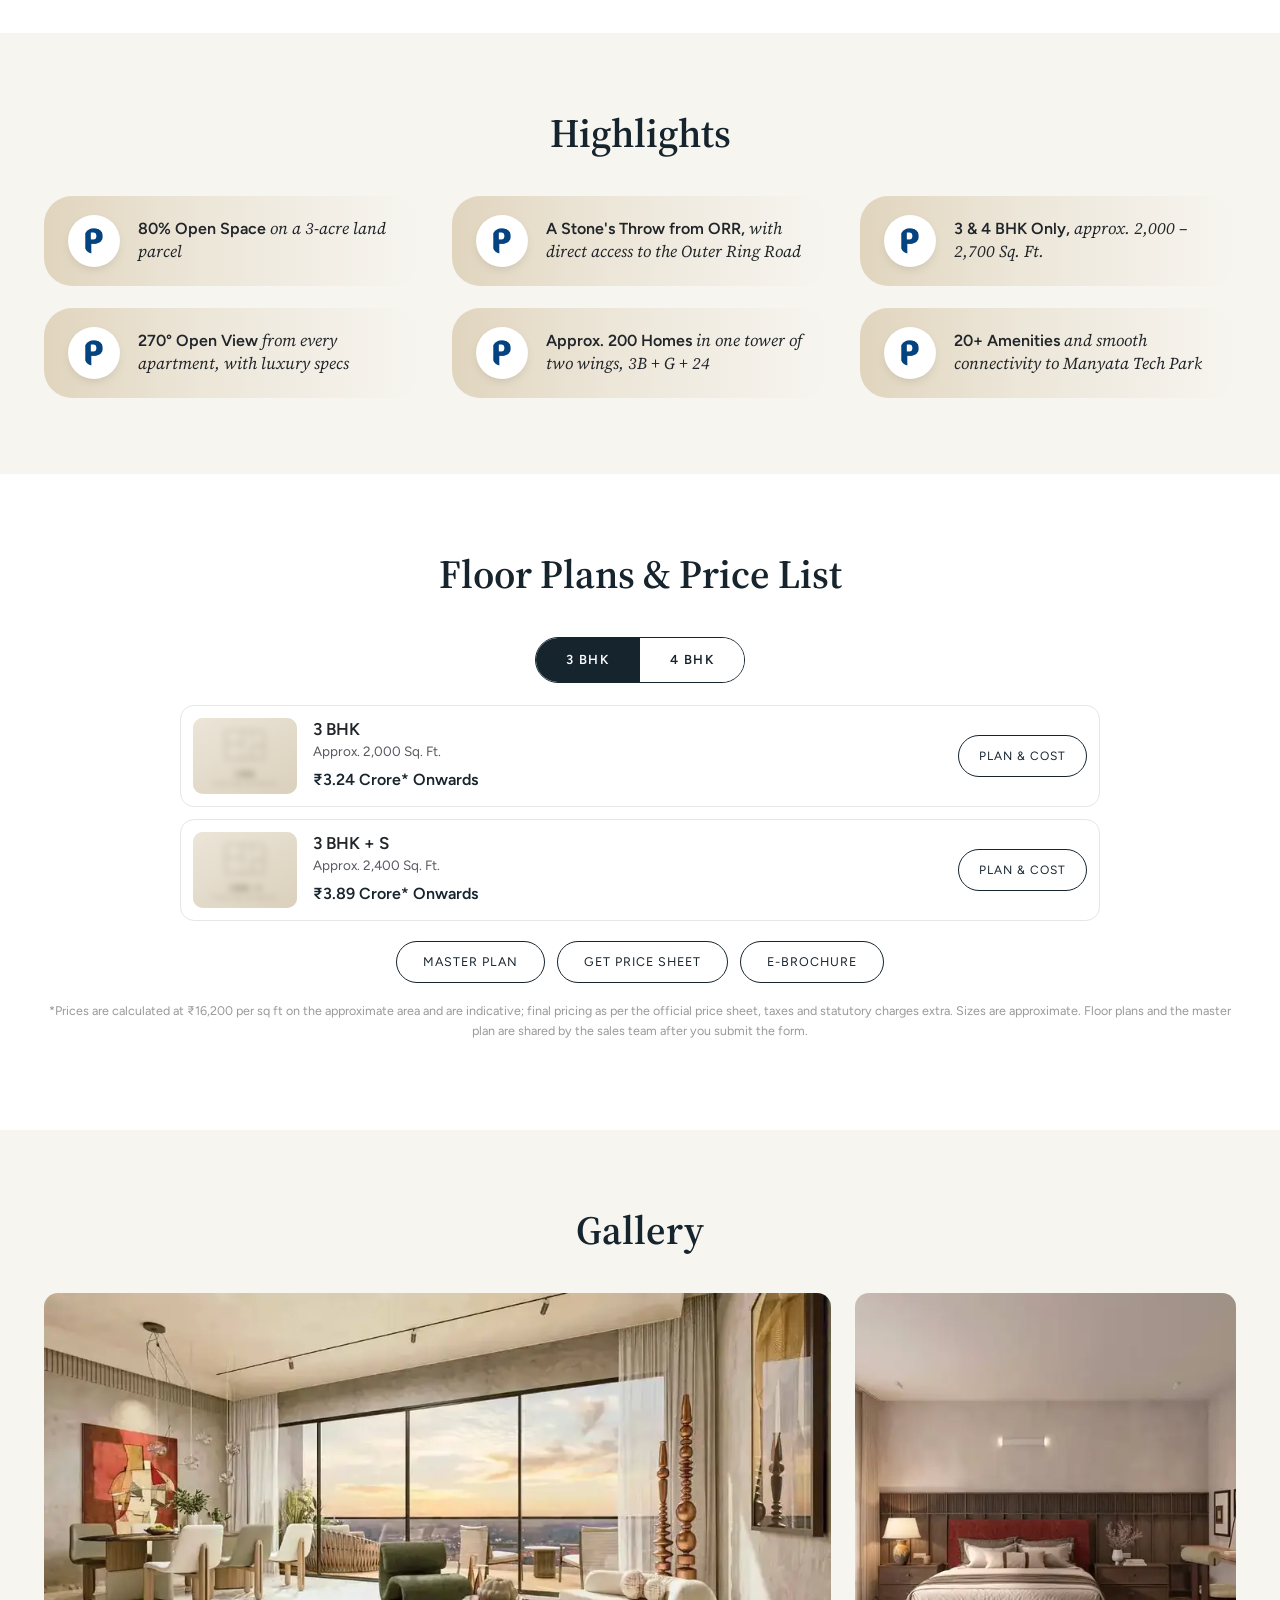
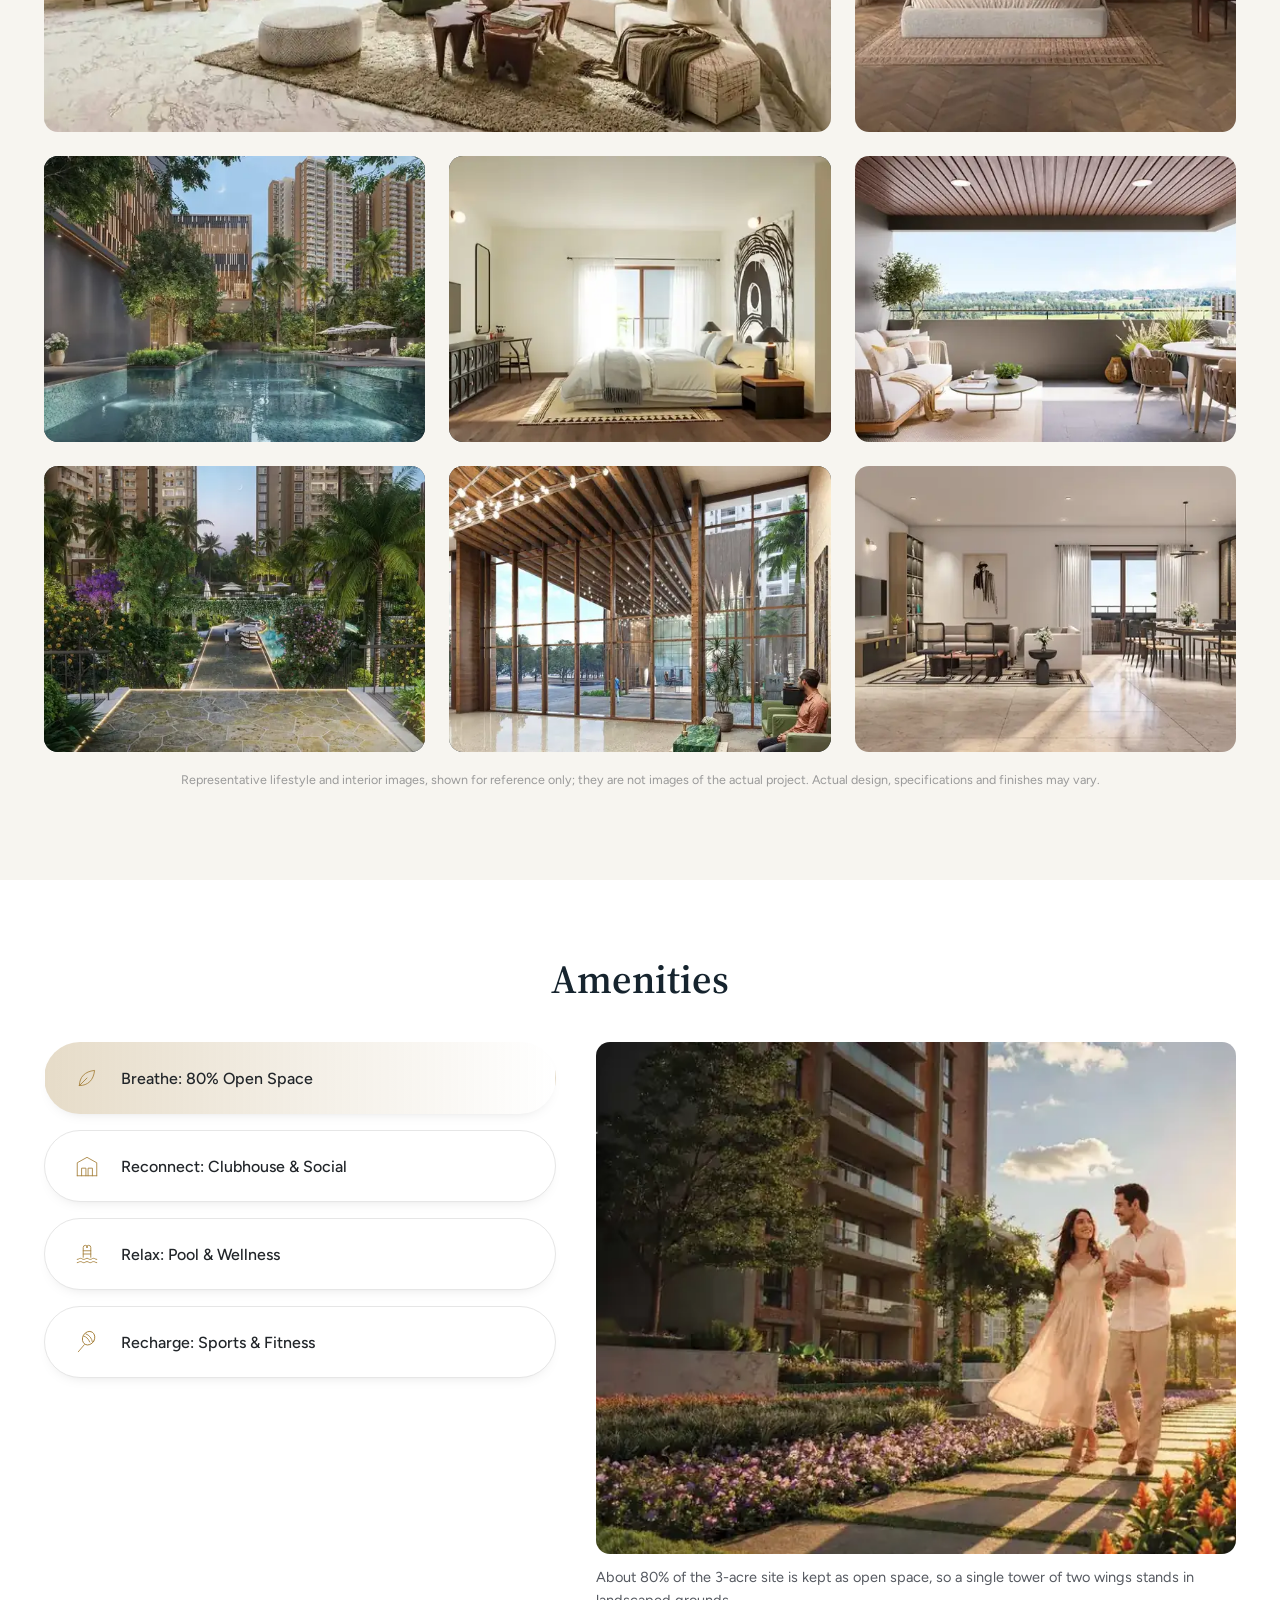
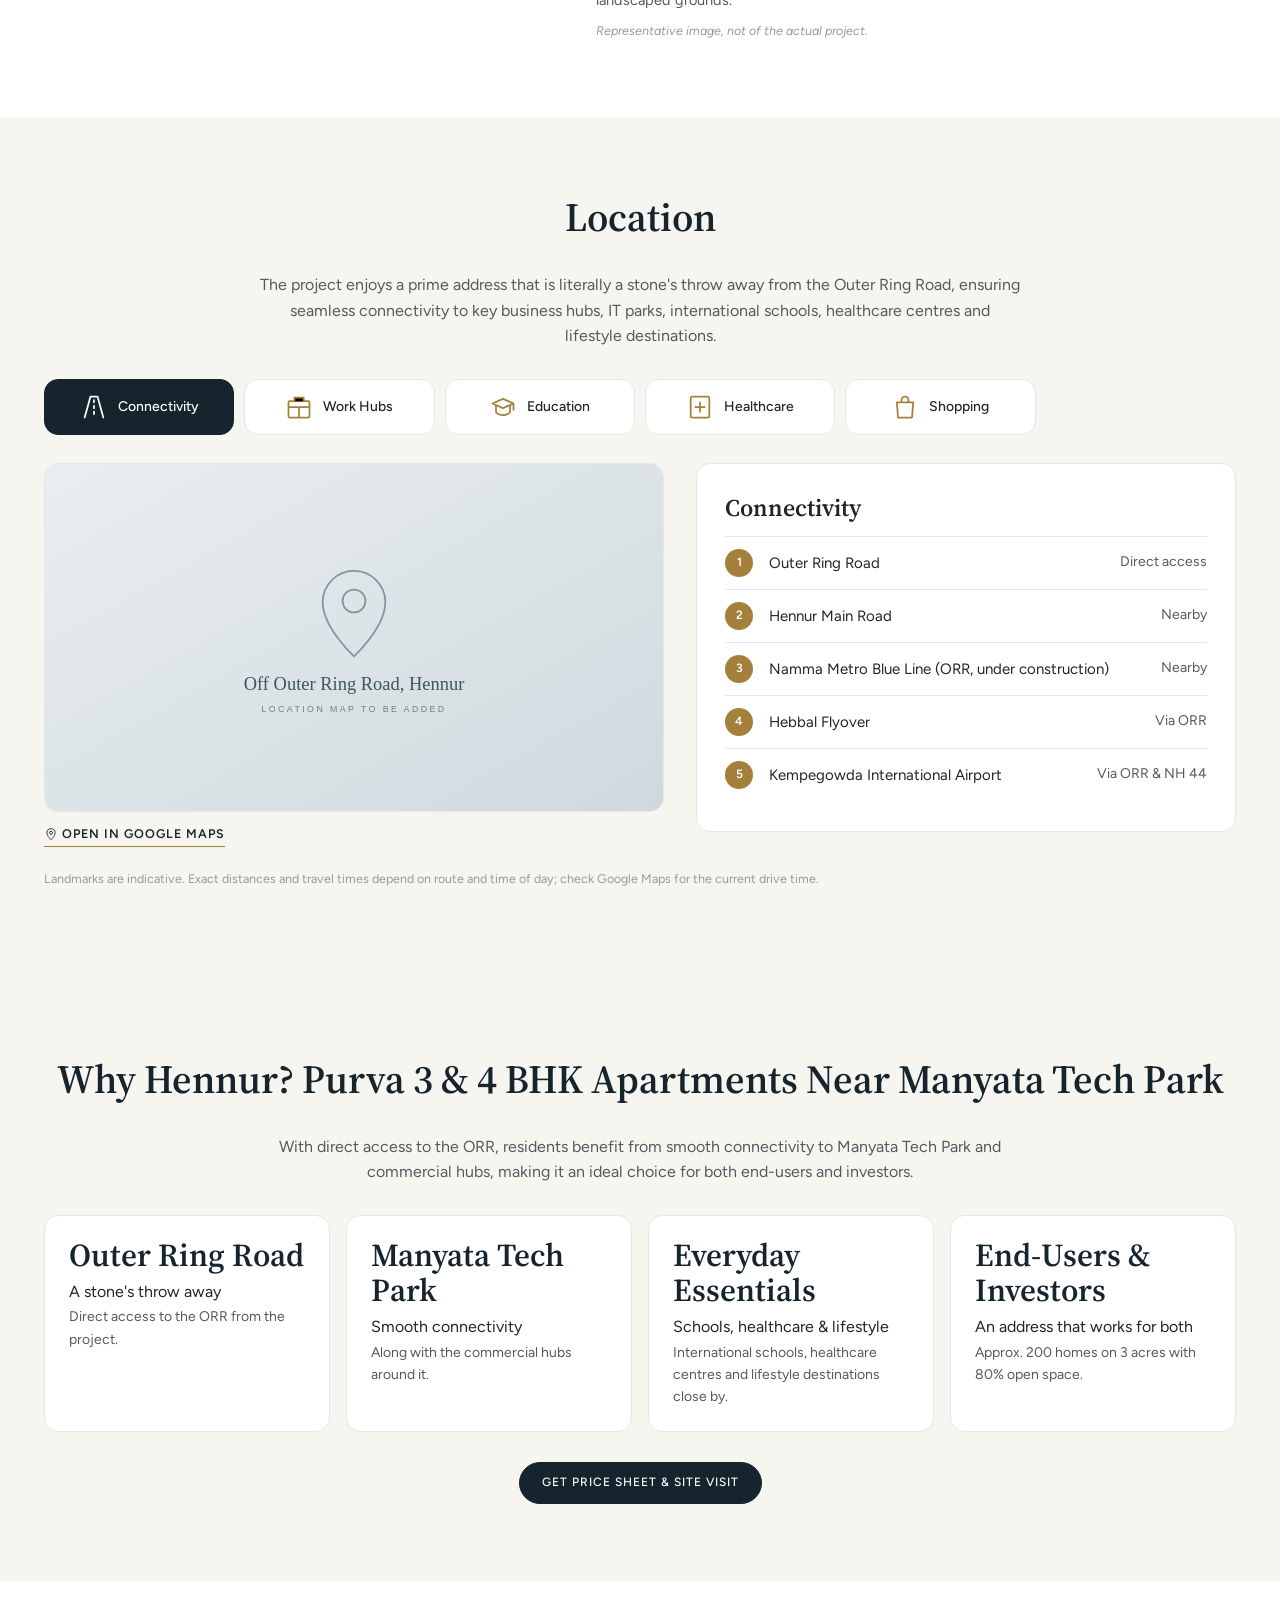
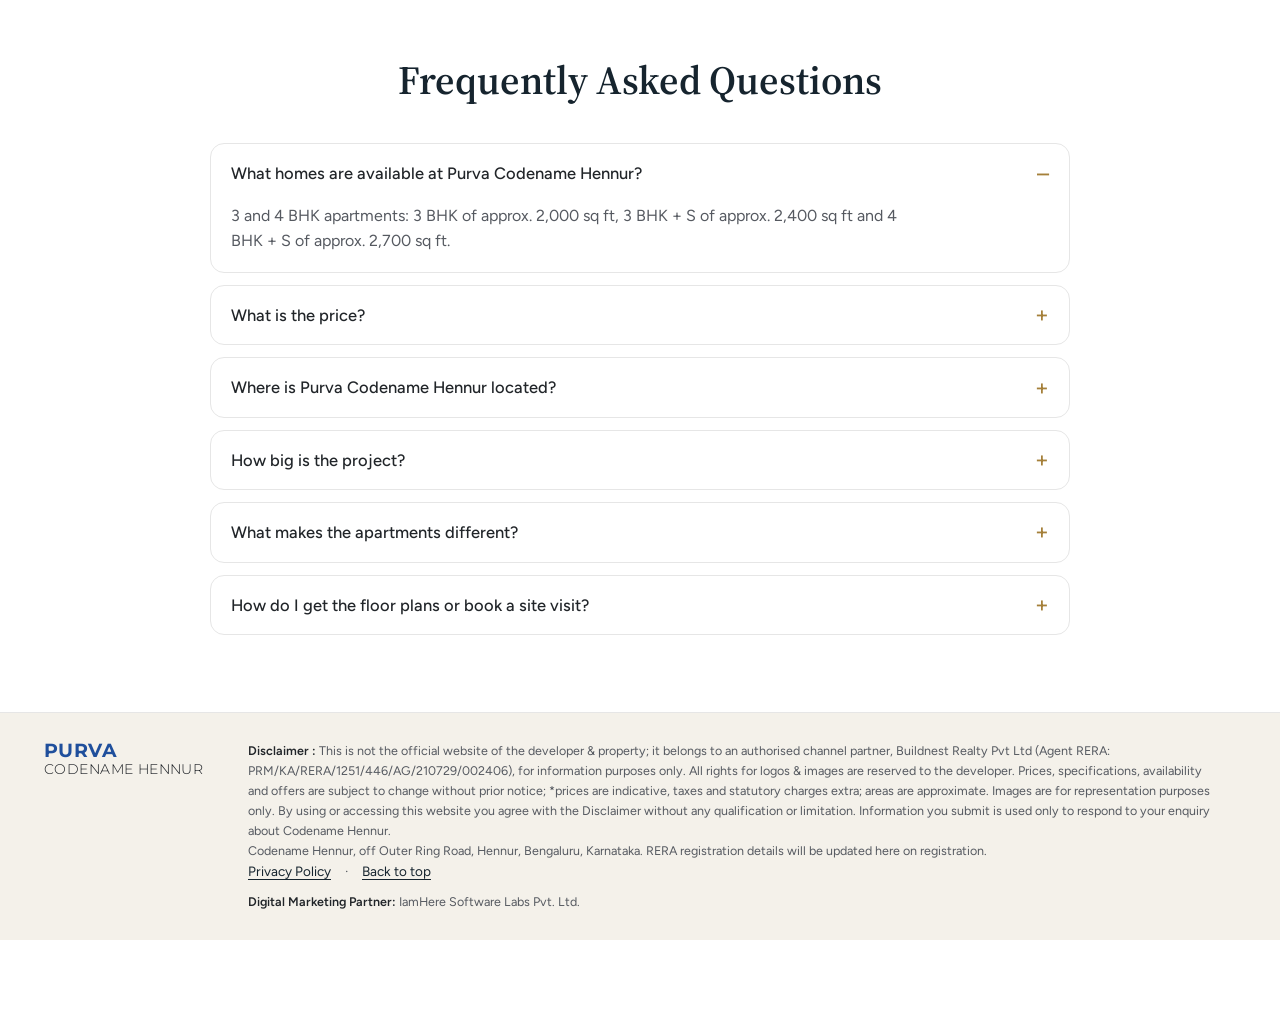
==== commit fce80e77: "Trim the About section to the heading and overview only Co-Authored-By: Claude Fable 5.2 <noreply@an" ====
--- a/index.html
+++ b/index.html
@@ -150,27 +150,10 @@
 
 <!-- ============ ABOUT THE PROJECT ============ -->
 <section class="section about-proj" id="about-project" aria-labelledby="about-title">
-  <div class="wrap about-proj-grid">
-    <div>
-      <h2 id="about-title" class="display">About Purva Codename Hennur</h2>
-      <p>Purva Codename Hennur is a residential project by Puravankara at Hennur, North Bengaluru, a stone's throw from the Outer Ring Road. It is planned as a low-density address: approximately 200 apartments on 3 acres, in a single tower with two wings rising 3 basements, ground and 24 floors.</p>
-      <p>About 80% of the land is kept as open space, so the tower stands in landscaped grounds rather than among other blocks. Every apartment is planned with a 270-degree open view and luxury specifications, and the project has 20+ amenities.</p>
-      <h3>3 &amp; 4 BHK apartments in Hennur</h3>
-      <p>Purva Codename Hennur offers only large-format homes: a 3 BHK of approx. 2,000 sq ft, a 3 BHK + S of approx. 2,400 sq ft and a 4 BHK + S of approx. 2,700 sq ft. Pricing is ₹16,200 per sq ft*, which puts the 3 BHK at approx. ₹3.24 Cr*, the 3 BHK + S at approx. ₹3.89 Cr* and the 4 BHK + S at approx. ₹4.37 Cr*. The price sheet and floor plans for each configuration are shared on request.</p>
-    </div>
-    <div>
-      <h3>Puravankara's Hennur address, off the Outer Ring Road</h3>
-      <p>The project has direct access to the Outer Ring Road, which gives residents smooth connectivity to Manyata Tech Park and the commercial hubs around it. Business hubs, IT parks, international schools, healthcare centres and lifestyle destinations are all within easy reach, which makes the location work for both end-users and investors.</p>
-      <h3>Who it suits</h3>
-      <ul class="about-proj-list">
-        <li>Families looking for a spacious 3 or 4 BHK home in North Bengaluru with open views on every side.</li>
-        <li>Professionals working at Manyata Tech Park or along the Outer Ring Road who want a short commute.</li>
-        <li>Buyers who prefer a small community of about 200 homes with most of the land left open.</li>
-      </ul>
-      <h3>EOI window is live</h3>
-      <p>The expression of interest (EOI) window for Purva Codename Hennur is open. Share your details and the sales team will call you back with the price sheet, floor plans and a site visit slot.</p>
-      <p><button class="btn js-open-enquiry" type="button" data-cta="about_cta" data-intent="price">Get Price Sheet &amp; Floor Plans</button></p>
-    </div>
+  <div class="wrap about-proj-solo">
+    <h2 id="about-title" class="display">About Purva Codename Hennur</h2>
+    <p>Purva Codename Hennur is a residential project by Puravankara at Hennur, North Bengaluru, a stone's throw from the Outer Ring Road. It is planned as a low-density address: approximately 200 apartments on 3 acres, in a single tower with two wings rising 3 basements, ground and 24 floors.</p>
+    <p>About 80% of the land is kept as open space, so the tower stands in landscaped grounds rather than among other blocks. Every apartment is planned with a 270-degree open view and luxury specifications, and the project has 20+ amenities.</p>
   </div>
 </section>
 
--- a/assets/css/styles.css
+++ b/assets/css/styles.css
@@ -811,3 +811,7 @@
 .policy ul { margin: 0 0 12px; padding-left: 20px; }
 .policy-back { margin-top: 36px; }
 .consent a { color: inherit; text-decoration: underline; text-underline-offset: 2px; }
+
+/* About: heading and two paragraphs only */
+.about-proj-solo{max-width:820px;text-align:center}
+.about-proj-solo p{margin:14px auto 0;line-height:1.7}
--- a/assets/css/styles.css
+++ b/assets/css/styles.css
@@ -811,3 +811,7 @@
 .policy ul { margin: 0 0 12px; padding-left: 20px; }
 .policy-back { margin-top: 36px; }
 .consent a { color: inherit; text-decoration: underline; text-underline-offset: 2px; }
+
+/* About: heading and two paragraphs only */
+.about-proj-solo{max-width:820px;text-align:center}
+.about-proj-solo p{margin:14px auto 0;line-height:1.7}
